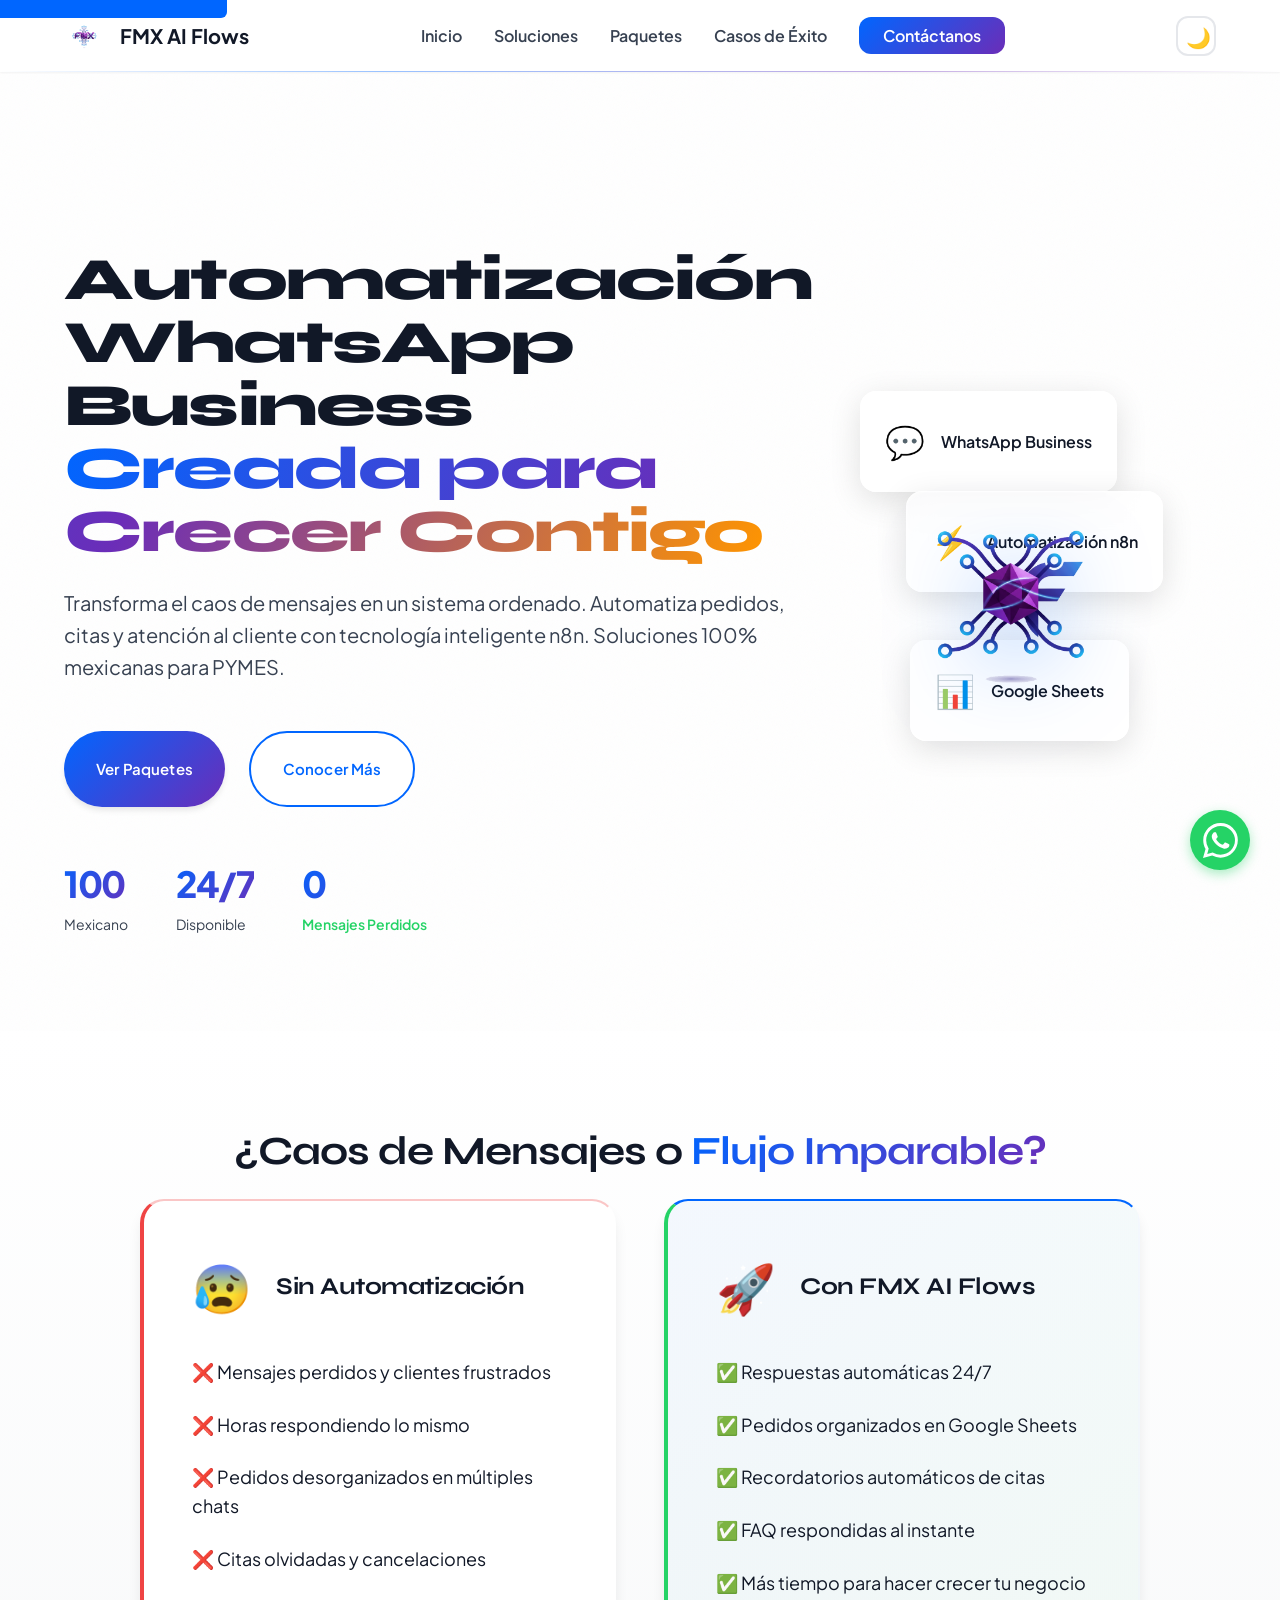
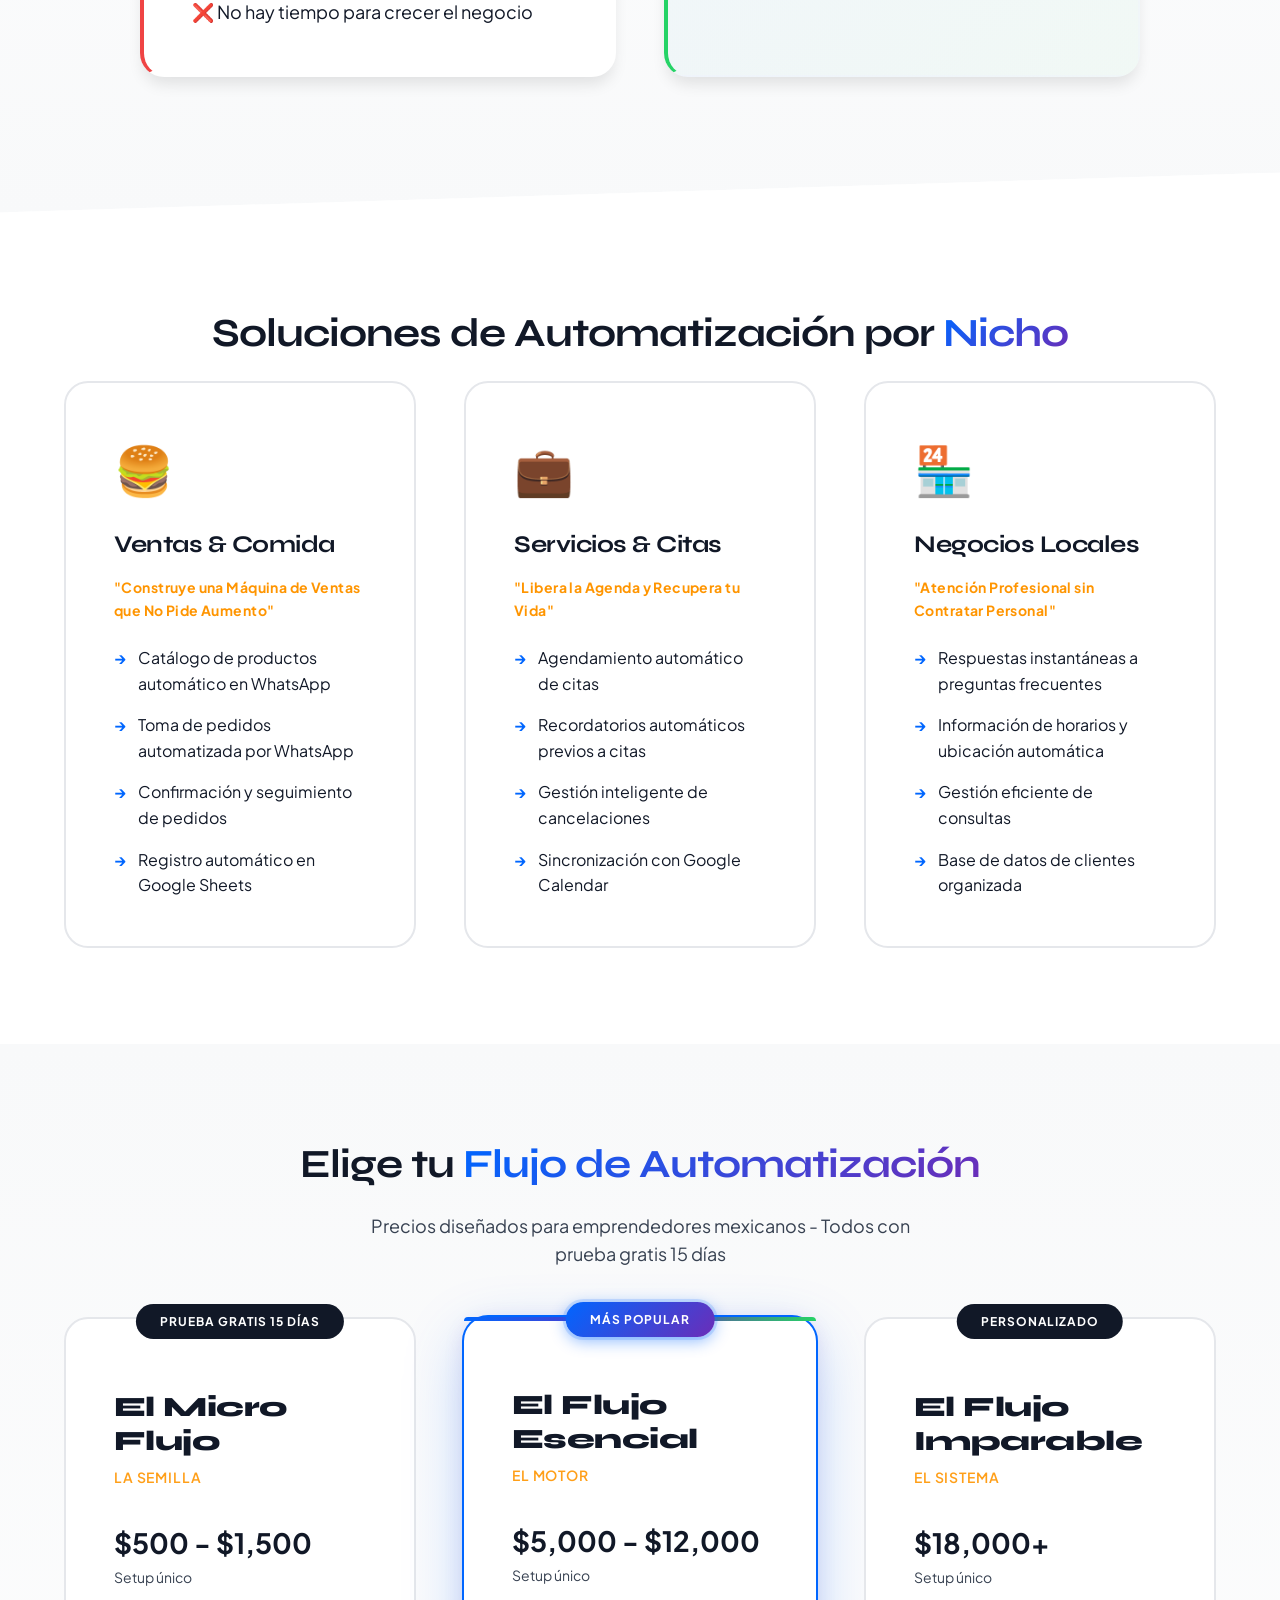
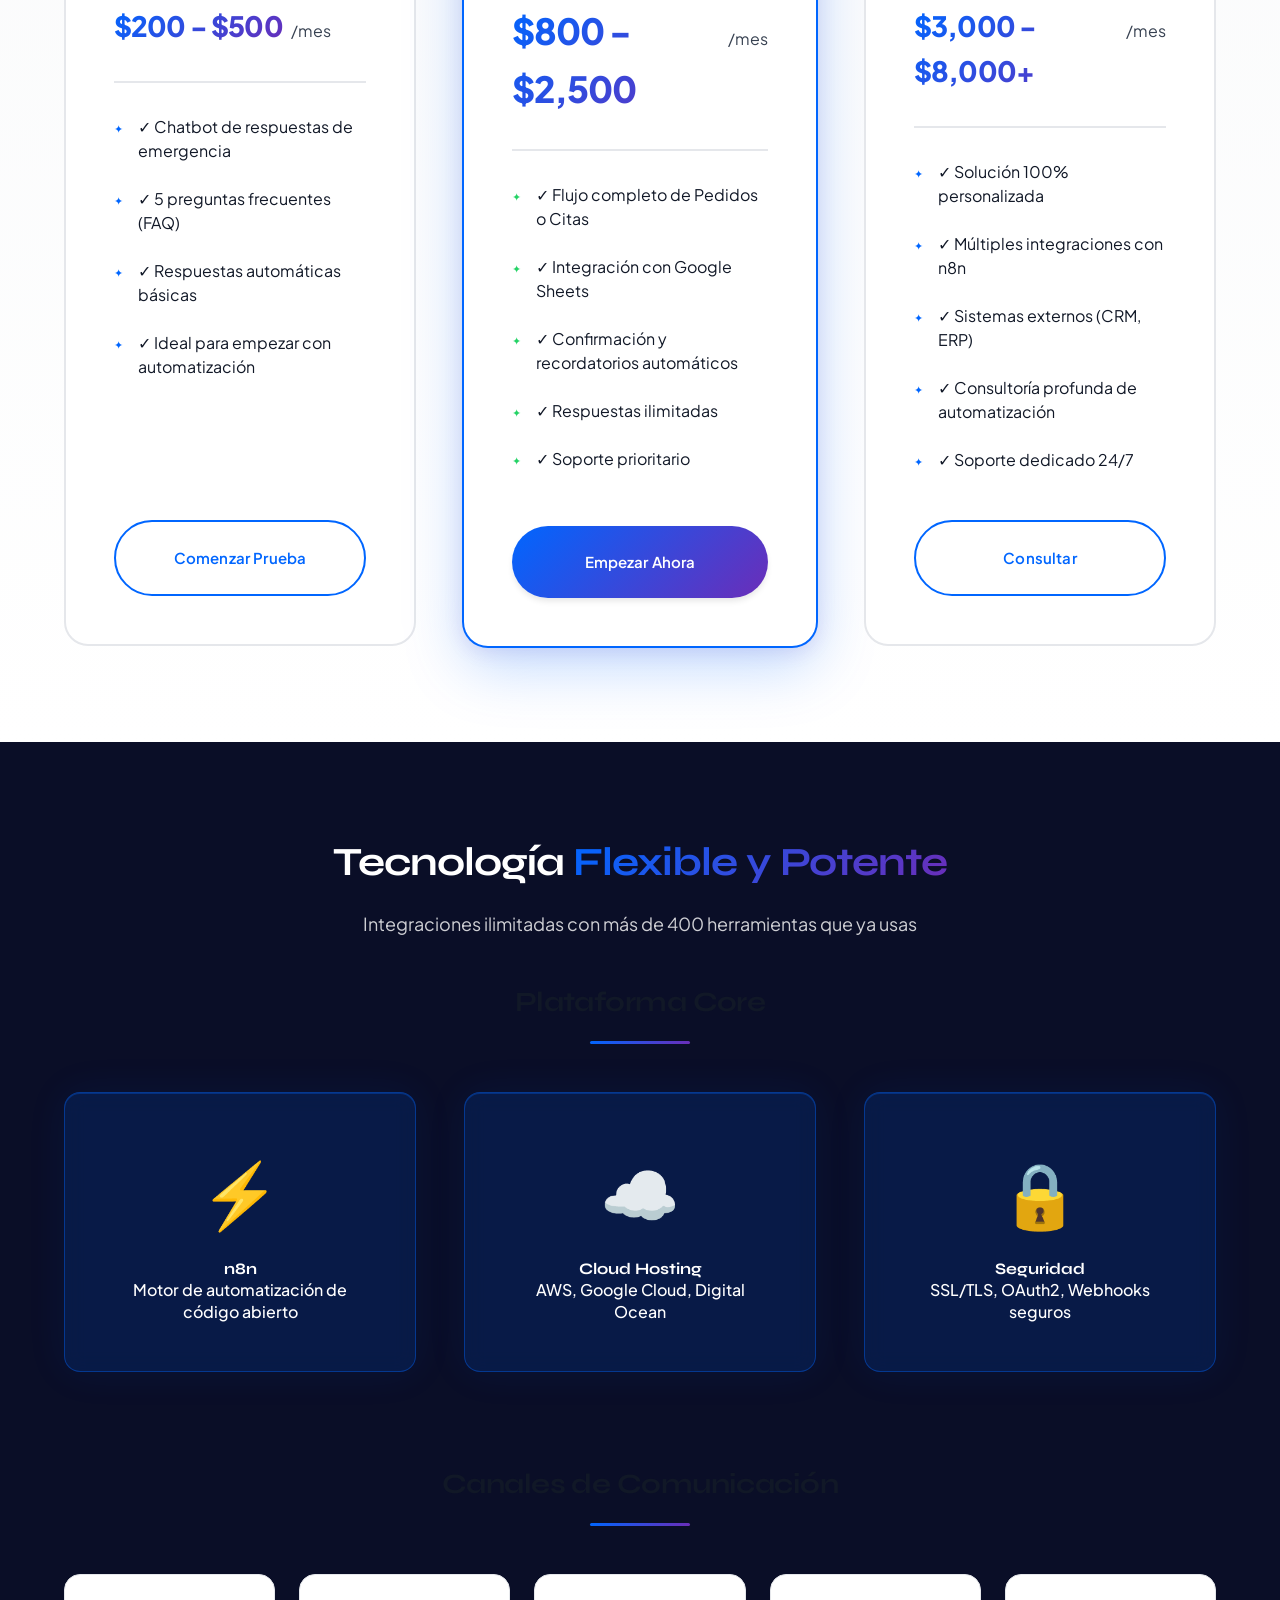
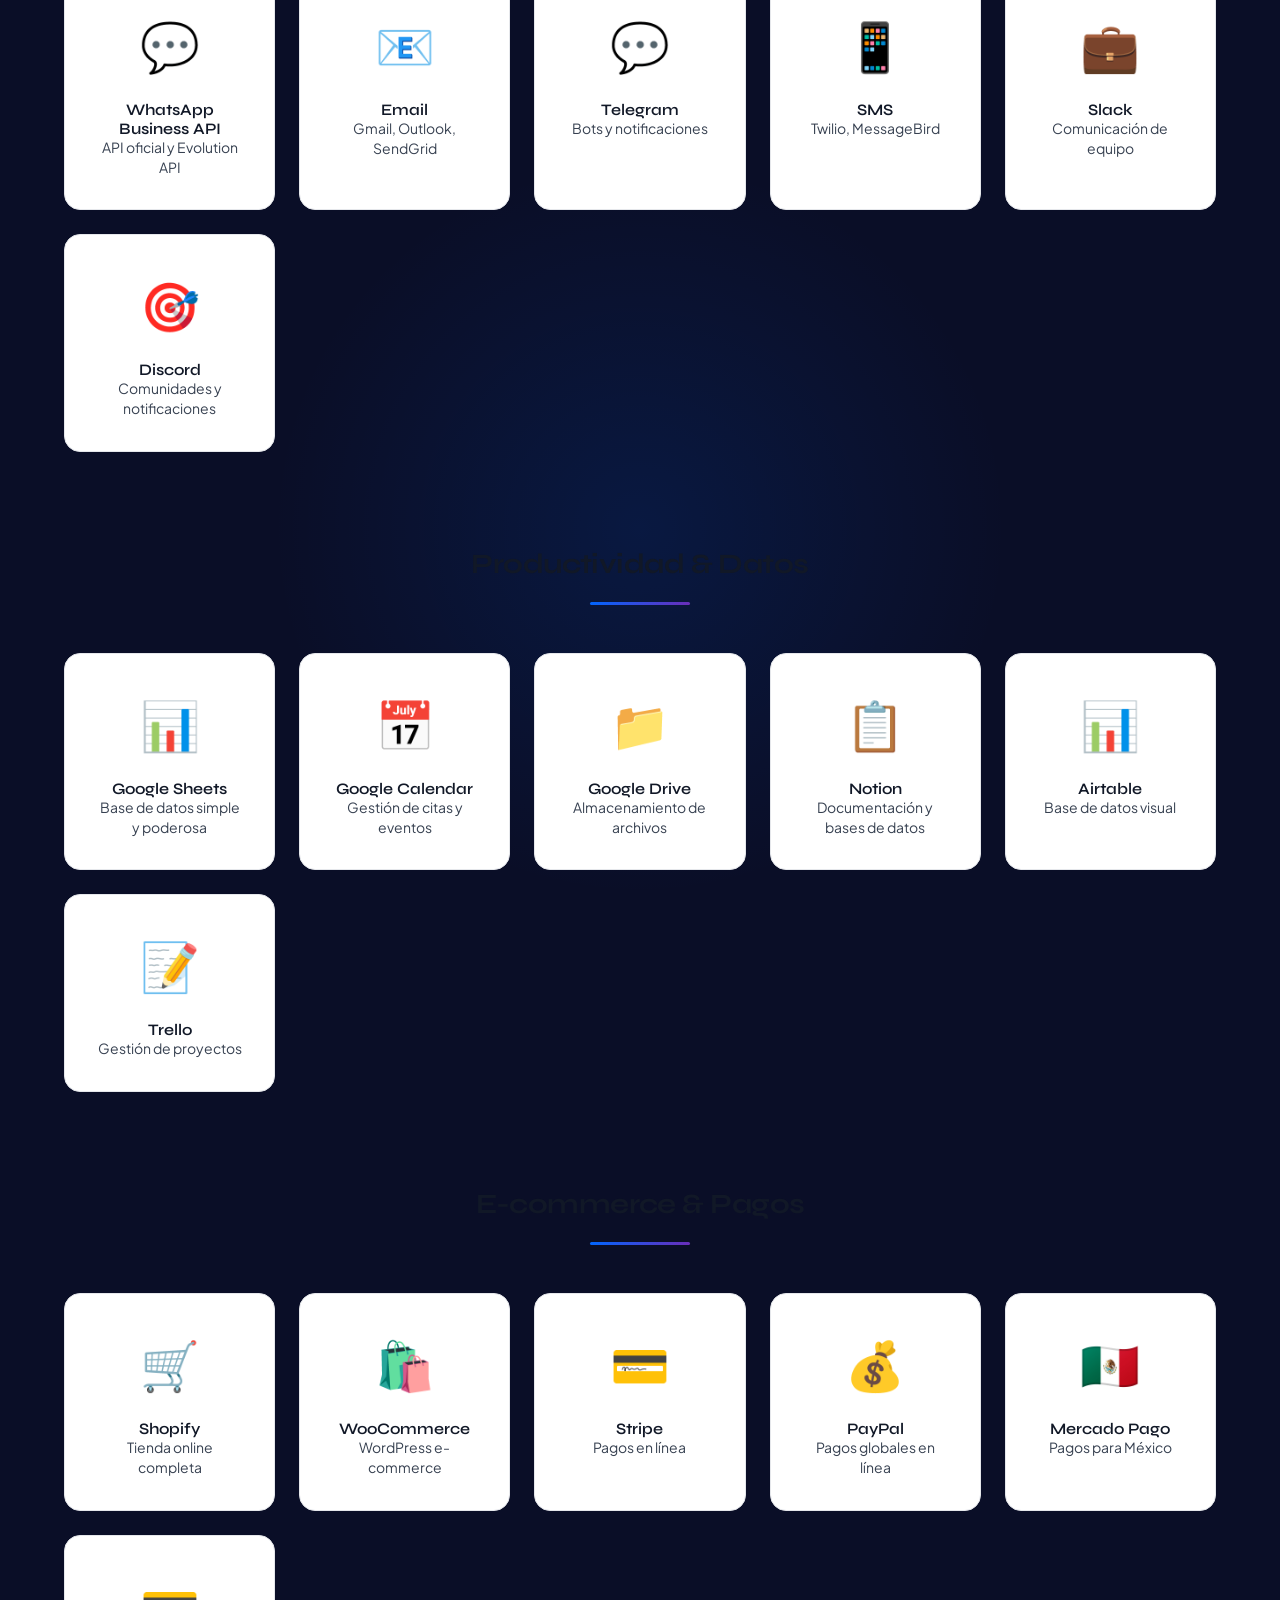
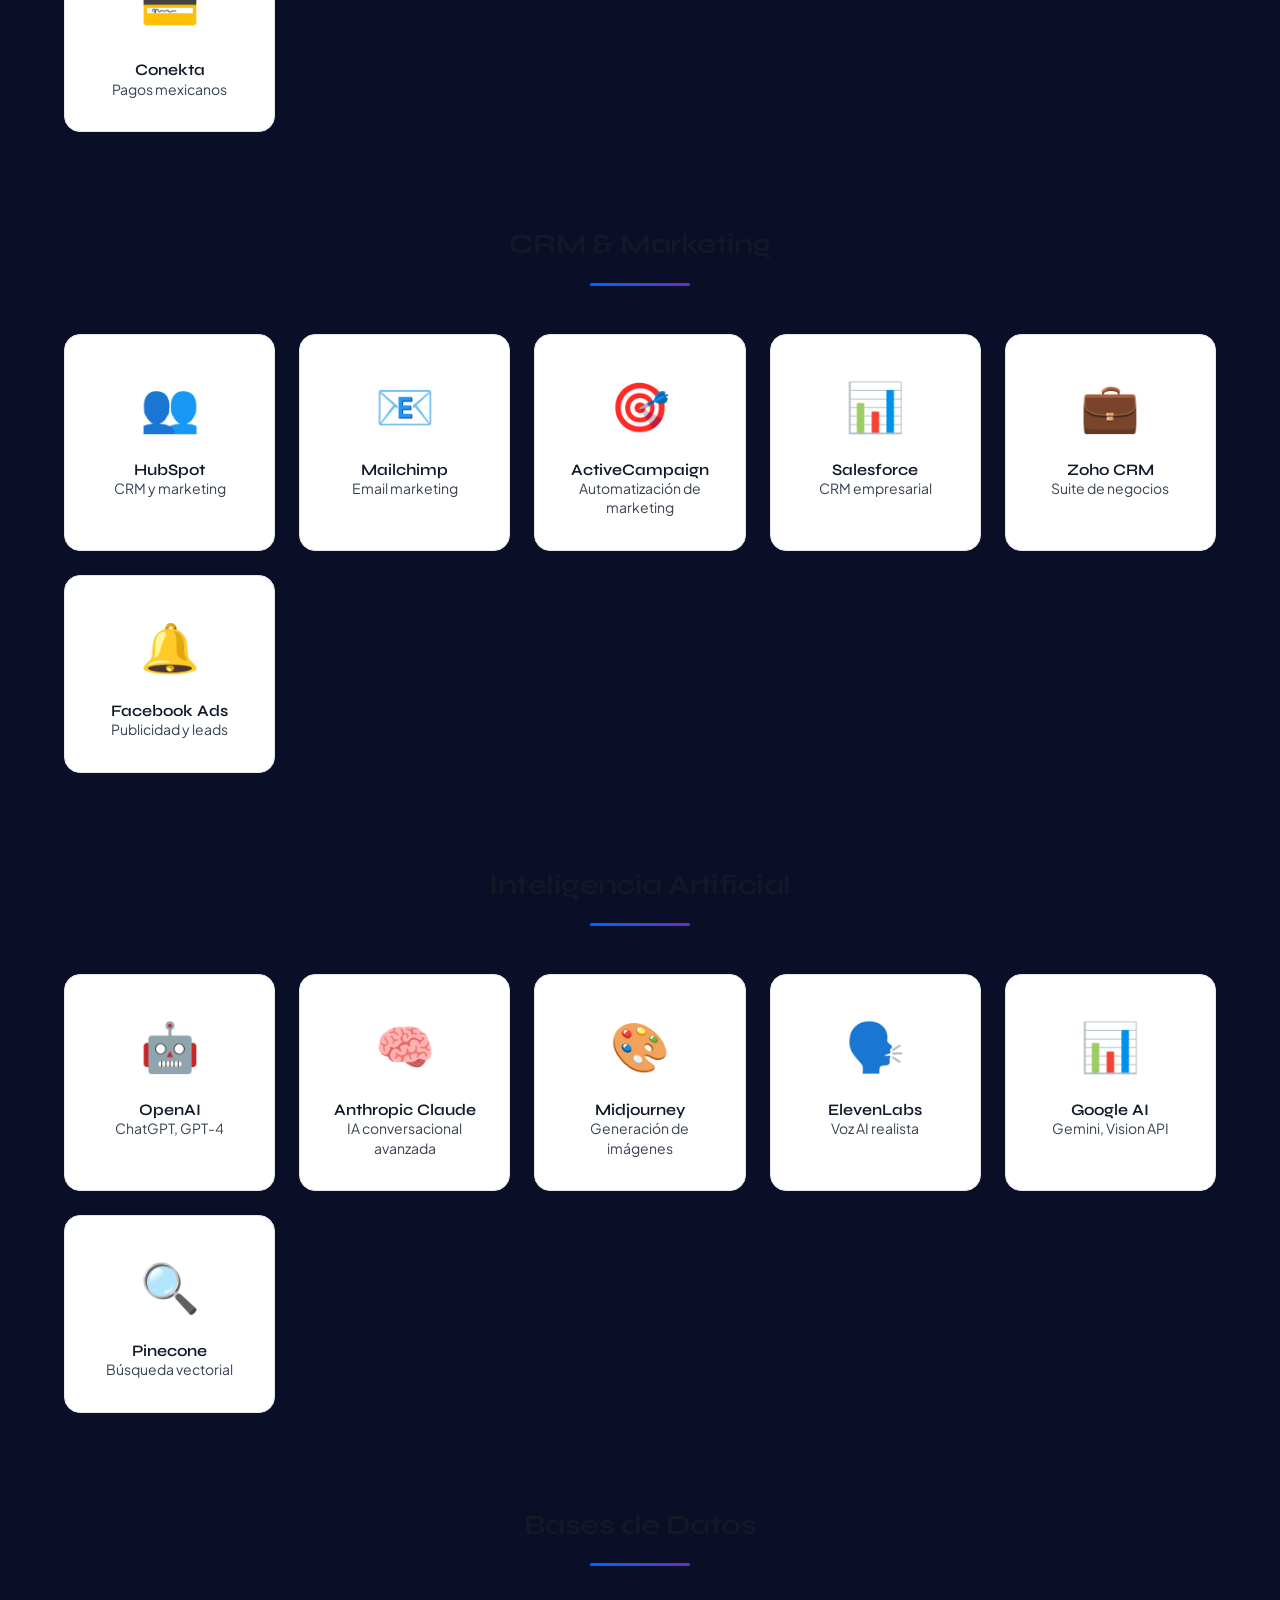
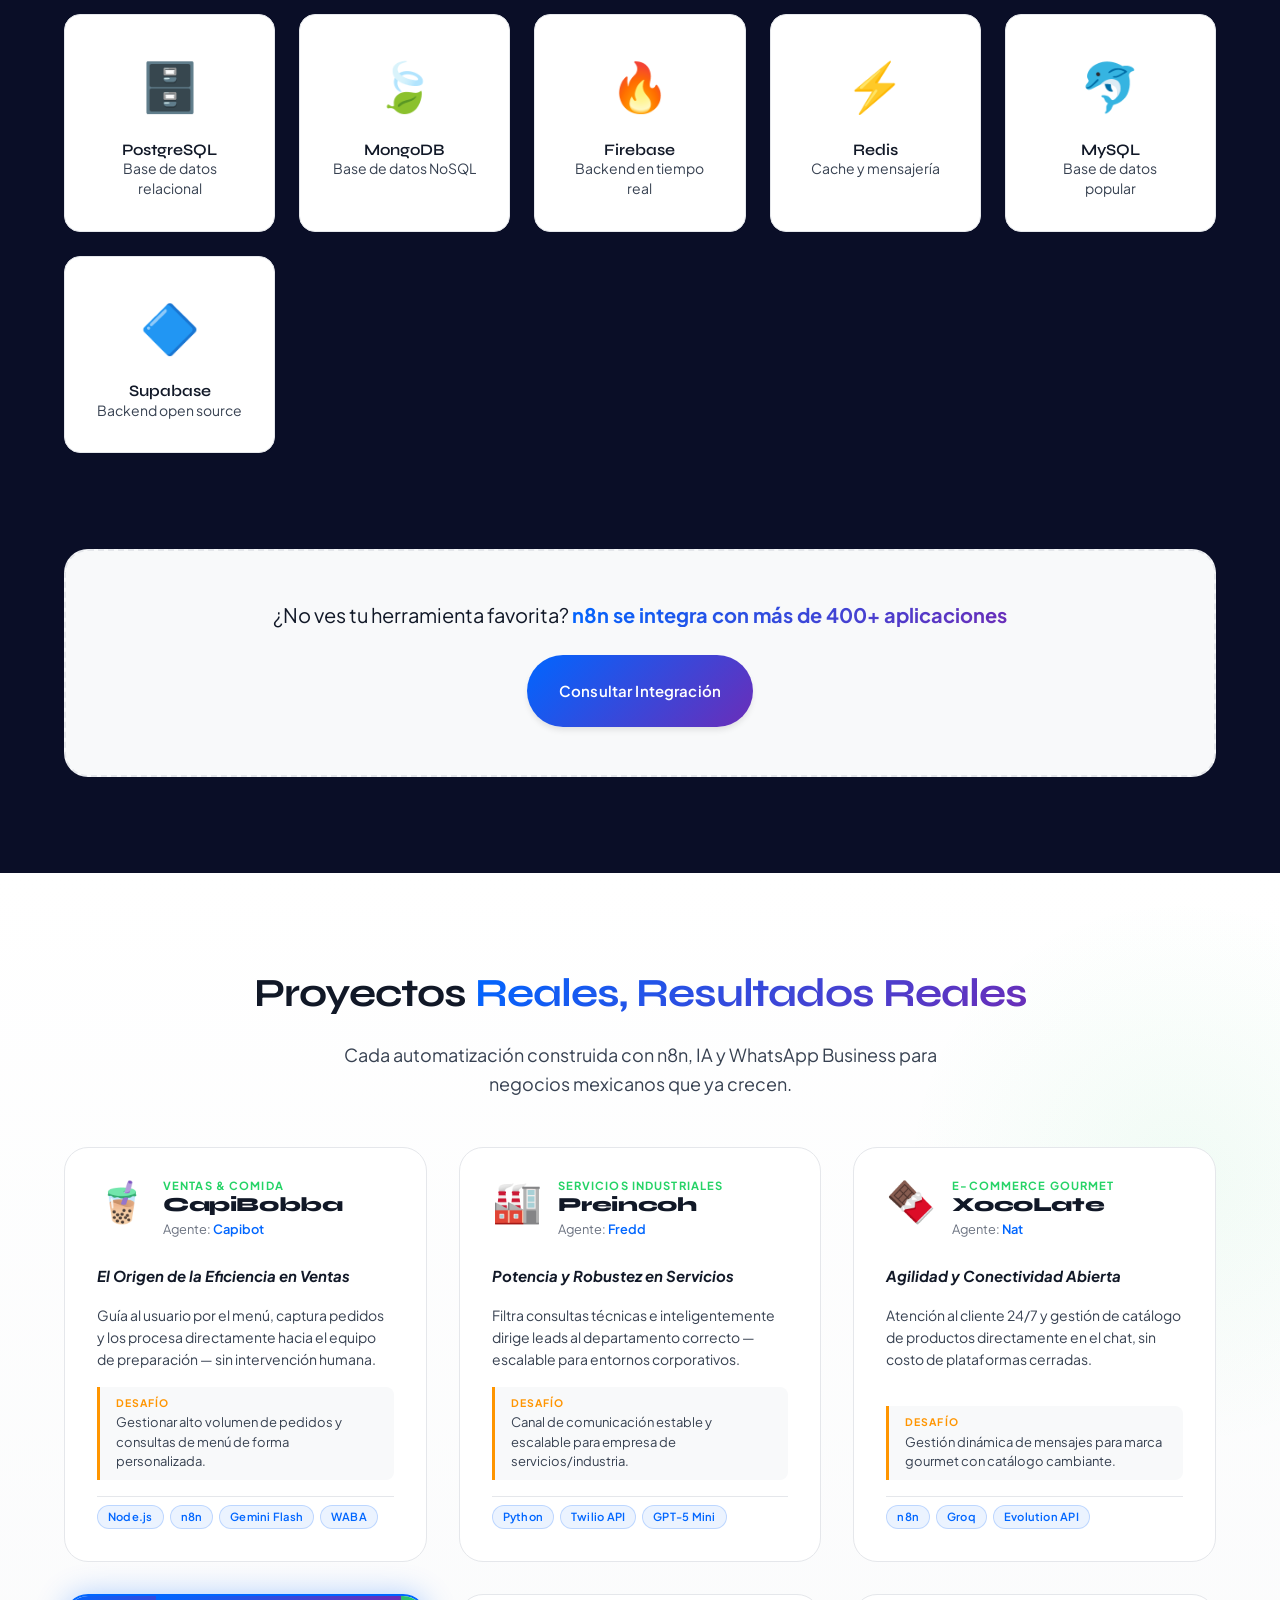
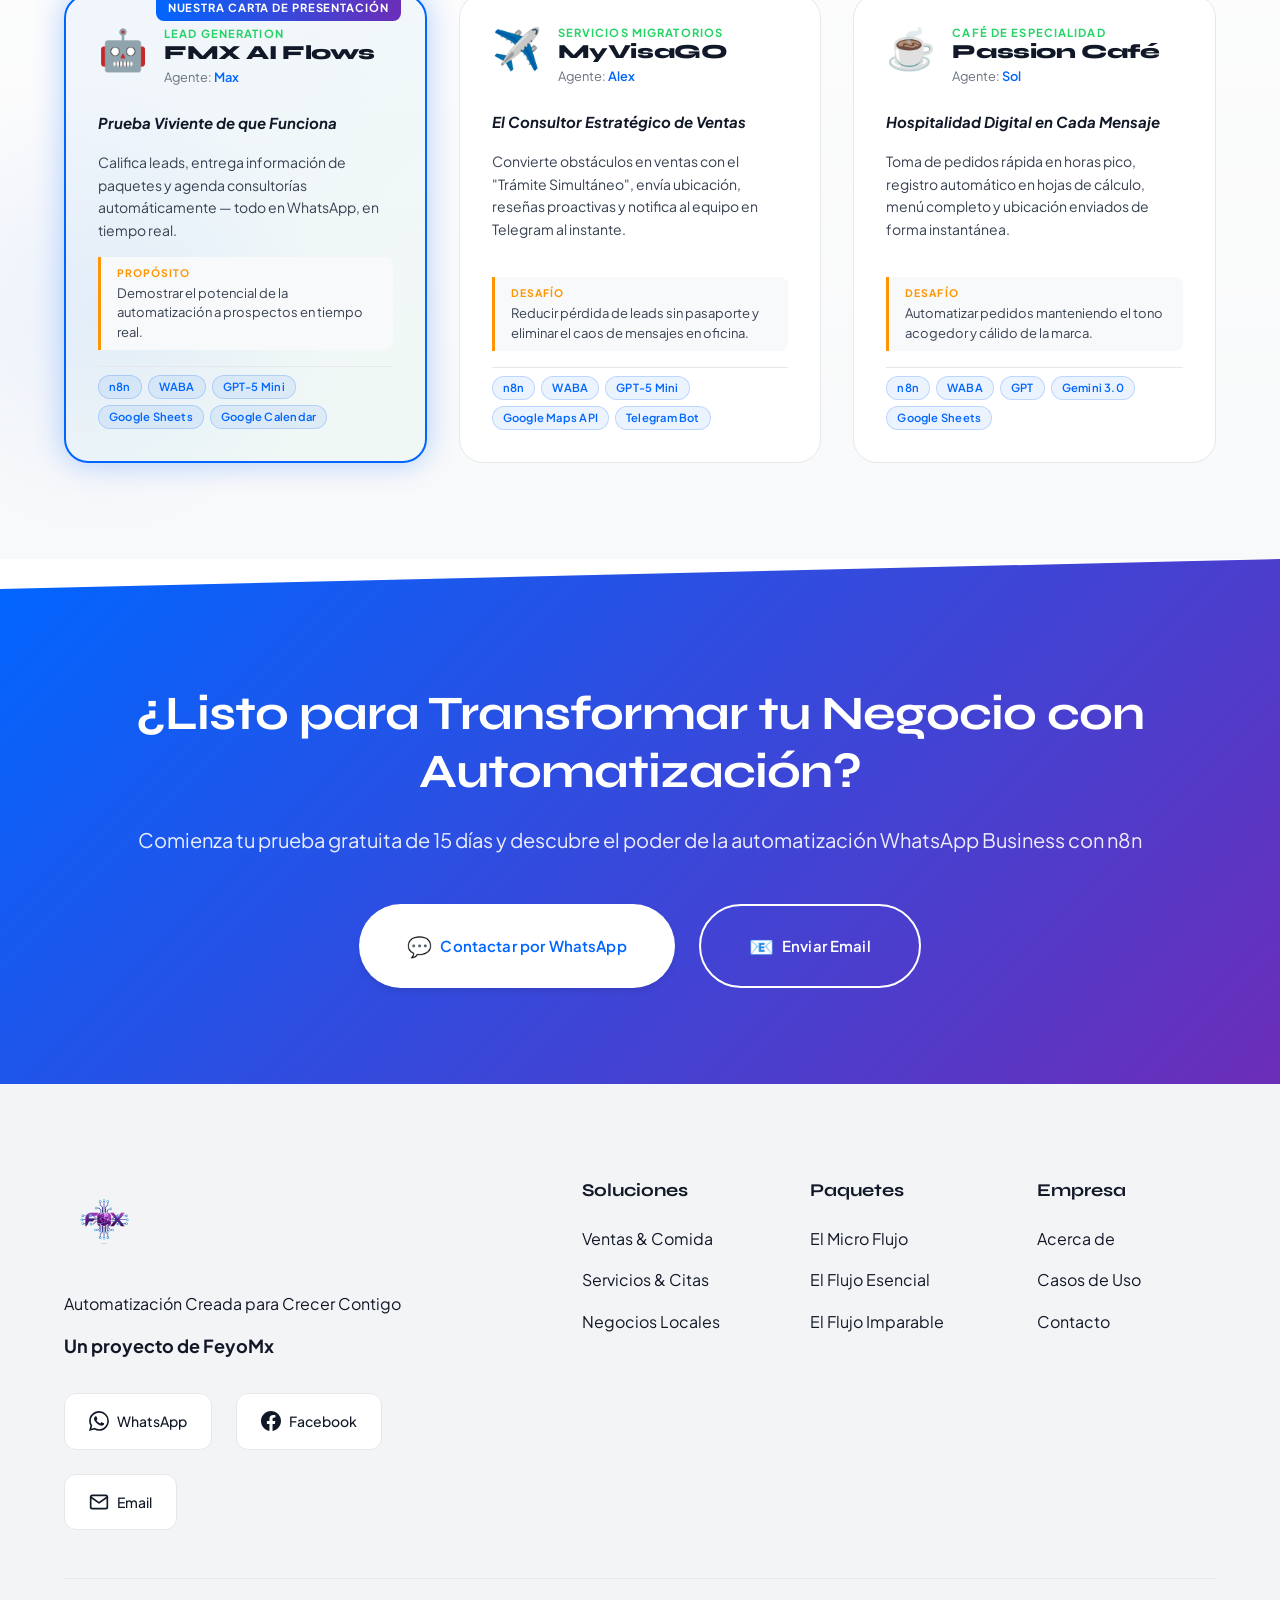
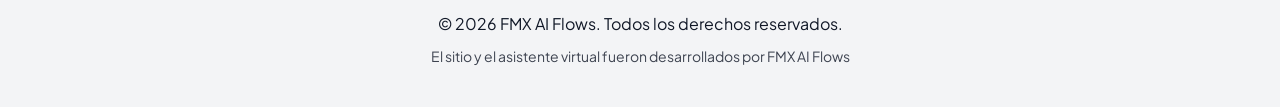
==== index.html @ ef4a2c62 "feat: premium design upgrade + sección Casos de Éxito Design Upgrade v2: - Tipografía: Syne (800) pa" ====
<!DOCTYPE html>
<html lang="es-MX">
<head>
    <!-- Essential Meta Tags -->
    <meta charset="UTF-8">
    <meta name="viewport" content="width=device-width, initial-scale=1.0">
    <meta http-equiv="X-UA-Compatible" content="IE=edge">

    <!-- Primary Meta Tags -->
    <title>FMX AI Flows - Automatización WhatsApp Business con n8n para Negocios en México</title>
    <meta name="title" content="FMX AI Flows - Automatización WhatsApp Business con n8n para Negocios en México">
    <meta name="description" content="Automatiza tu negocio con WhatsApp Business y n8n. Chatbots inteligentes, gestión de pedidos, citas y atención al cliente 24/7. Soluciones mexicanas desde $200/mes. Prueba gratis 15 días.">
    <meta name="keywords" content="automatización whatsapp, chatbot whatsapp méxico, n8n méxico, automatización negocios, whatsapp business api, chatbot para ventas, automatización pedidos, gestión citas automática, chatbot restaurantes, automatización pymes méxico">
    <meta name="author" content="FMX AI Flows">
    <meta name="robots" content="index, follow, max-image-preview:large, max-snippet:-1, max-video-preview:-1">
    <meta name="language" content="Spanish">
    <meta name="geo.region" content="MX">
    <meta name="geo.placename" content="México">

    <!-- Canonical URL -->
    <link rel="canonical" href="https://fmxaiflows.online/">

    <!-- Hreflang for Spanish Mexico -->
    <link rel="alternate" hreflang="es-MX" href="https://fmxaiflows.online/">
    <link rel="alternate" hreflang="es" href="https://fmxaiflows.online/">
    <link rel="alternate" hreflang="x-default" href="https://fmxaiflows.online/">

    <!-- Open Graph / Facebook -->
    <meta property="og:type" content="website">
    <meta property="og:url" content="https://fmxaiflows.online/">
    <meta property="og:title" content="FMX AI Flows - Automatización WhatsApp Business con n8n para Negocios en México">
    <meta property="og:description" content="Automatiza tu negocio con WhatsApp Business y n8n. Chatbots inteligentes, gestión de pedidos, citas y atención al cliente 24/7. Soluciones mexicanas desde $200/mes.">
    <meta property="og:image" content="https://fmxaiflows.online/fmxaiflowslogo.png">
    <meta property="og:image:width" content="1200">
    <meta property="og:image:height" content="630">
    <meta property="og:image:alt" content="FMX AI Flows - Automatización de WhatsApp Business">
    <meta property="og:site_name" content="FMX AI Flows">
    <meta property="og:locale" content="es_MX">

    <!-- Twitter Card -->
    <meta name="twitter:card" content="summary_large_image">
    <meta name="twitter:url" content="https://fmxaiflows.online/">
    <meta name="twitter:title" content="FMX AI Flows - Automatización WhatsApp Business con n8n México">
    <meta property="twitter:description" content="Automatiza tu negocio con WhatsApp Business y n8n. Chatbots inteligentes, gestión de pedidos, citas y atención 24/7. Desde $200/mes. Prueba gratis 15 días.">
    <meta property="twitter:image" content="https://fmxaiflows.online/fmxaiflowslogo.png">
    <meta property="twitter:image:alt" content="FMX AI Flows Logo">

    <!-- Additional SEO Meta Tags -->
    <meta name="theme-color" content="#FFFFFF" media="(prefers-color-scheme: light)">
    <meta name="theme-color" content="#0A0E27" media="(prefers-color-scheme: dark)">
    <meta name="mobile-web-app-capable" content="yes">
    <meta name="apple-mobile-web-app-capable" content="yes">
    <meta name="apple-mobile-web-app-status-bar-style" content="black-translucent">
    <meta name="apple-mobile-web-app-title" content="FMX AI Flows">

    <!-- Preconnect for Performance -->
    <link rel="preconnect" href="https://www.google-analytics.com">
    <link rel="dns-prefetch" href="https://www.google-analytics.com">
    <link rel="preconnect" href="https://fonts.googleapis.com">
    <link rel="preconnect" href="https://fonts.gstatic.com" crossorigin>
    <link href="https://fonts.googleapis.com/css2?family=Syne:wght@700;800&family=Plus+Jakarta+Sans:wght@400;500;600&display=swap" rel="stylesheet">

    <!-- Favicon -->
    <link rel="icon" type="image/png" href="fmxaiflowslogo.png">
    <link rel="apple-touch-icon" href="fmxaiflowslogo.png">
    <link rel="sitemap" type="application/xml" title="Sitemap" href="/sitemap.xml">

    <!-- Preload Critical Resources -->
    <link rel="preload" href="styles.css" as="style">
    <link rel="preload" href="script.js" as="script">

    <!-- Stylesheet -->
    <link rel="stylesheet" href="styles.css">

    <!-- Google Analytics 4 -->
    <script async src="https://www.googletagmanager.com/gtag/js?id=G-PS4S0P5L5M"></script>
    <script>
        window.dataLayer = window.dataLayer || [];
        function gtag(){dataLayer.push(arguments);}
        gtag('js', new Date());
        gtag('config', 'G-PS4S0P5L5M', {
            'send_page_view': true,
            'anonymize_ip': true
        });
    </script>

    <!-- Meta Pixel Code -->
    <script>
    !function(f,b,e,v,n,t,s)
    {if(f.fbq)return;n=f.fbq=function(){n.callMethod?
    n.callMethod.apply(n,arguments):n.queue.push(arguments)};
    if(!f._fbq)f._fbq=n;n.push=n;n.loaded=!0;n.version='2.0';
    n.queue=[];t=b.createElement(e);t.async=!0;
    t.src=v;s=b.getElementsByTagName(e)[0];
    s.parentNode.insertBefore(t,s)}(window, document,'script',
    'https://connect.facebook.net/en_US/fbevents.js');
    fbq('init', '1456370152562321');
    fbq('track', 'PageView');
    </script>
    <noscript><img height="1" width="1" style="display:none"
    src="https://www.facebook.com/tr?id=1456370152562321&ev=PageView&noscript=1"
    /></noscript>
    <!-- End Meta Pixel Code -->

    <!-- Structured Data - Local Business Schema -->
    <script type="application/ld+json">
    {
      "@context": "https://schema.org",
      "@type": "LocalBusiness",
      "@id": "https://fmxaiflows.online/#organization",
      "name": "FMX AI Flows",
      "alternateName": "FMX AI Flows - Automatización WhatsApp Business",
      "url": "https://fmxaiflows.online/",
      "logo": "https://fmxaiflows.online/fmxaiflowslogo.png",
      "image": "https://fmxaiflows.online/fmxaiflowslogo.png",
      "description": "Automatización de WhatsApp Business con n8n para pequeños y medianos negocios en México. Chatbots inteligentes, gestión de pedidos, citas y atención al cliente 24/7.",
      "telephone": "+52-1-771-125-8884",
      "email": "fmxaiflows@gmail.com",
      "address": {
        "@type": "PostalAddress",
        "addressCountry": "MX",
        "addressLocality": "México"
      },
      "geo": {
        "@type": "GeoCoordinates",
        "addressCountry": "MX"
      },
      "areaServed": {
        "@type": "Country",
        "name": "México"
      },
      "priceRange": "$200 - $8000 MXN",
      "currenciesAccepted": "MXN",
      "paymentAccepted": "Cash, Credit Card, Bank Transfer",
      "openingHours": "Mo-Su 00:00-24:00",
      "sameAs": [
        "https://www.facebook.com/people/FMX-AI-Flows/61582587070234/",
        "https://wa.me/5217711258884"
      ],
      "contactPoint": {
        "@type": "ContactPoint",
        "telephone": "+52-1-771-125-8884",
        "contactType": "Customer Service",
        "areaServed": "MX",
        "availableLanguage": ["Spanish"],
        "contactOption": "TollFree"
      }
    }
    </script>

    <!-- Structured Data - Organization Schema -->
    <script type="application/ld+json">
    {
      "@context": "https://schema.org",
      "@type": "Organization",
      "name": "FMX AI Flows",
      "url": "https://fmxaiflows.online/",
      "logo": "https://fmxaiflows.online/fmxaiflowslogo.png",
      "foundingDate": "2025",
      "founders": [{
        "@type": "Person",
        "name": "FeyoMx"
      }],
      "address": {
        "@type": "PostalAddress",
        "addressCountry": "MX"
      },
      "contactPoint": {
        "@type": "ContactPoint",
        "telephone": "+52-1-771-125-8884",
        "contactType": "Sales",
        "email": "fmxaiflows@gmail.com",
        "areaServed": "MX",
        "availableLanguage": "Spanish"
      },
      "sameAs": [
        "https://www.facebook.com/people/FMX-AI-Flows/61582587070234/",
        "https://wa.me/5217711258884"
      ]
    }
    </script>

    <!-- Structured Data - Service Schema -->
    <script type="application/ld+json">
    {
      "@context": "https://schema.org",
      "@type": "Service",
      "serviceType": "Automatización de WhatsApp Business",
      "provider": {
        "@type": "LocalBusiness",
        "name": "FMX AI Flows",
        "url": "https://fmxaiflows.online/"
      },
      "areaServed": {
        "@type": "Country",
        "name": "México"
      },
      "hasOfferCatalog": {
        "@type": "OfferCatalog",
        "name": "Paquetes de Automatización",
        "itemListElement": [
          {
            "@type": "Offer",
            "itemOffered": {
              "@type": "Service",
              "name": "El Micro Flujo",
              "description": "Chatbot de respuestas de emergencia con 5 preguntas frecuentes"
            },
            "price": "200",
            "priceCurrency": "MXN",
            "priceValidUntil": "2025-12-31"
          },
          {
            "@type": "Offer",
            "itemOffered": {
              "@type": "Service",
              "name": "El Flujo Esencial",
              "description": "Flujo completo de Pedidos o Citas con integración Google Sheets"
            },
            "price": "800",
            "priceCurrency": "MXN",
            "priceValidUntil": "2025-12-31"
          },
          {
            "@type": "Offer",
            "itemOffered": {
              "@type": "Service",
              "name": "El Flujo Imparable",
              "description": "Solución 100% personalizada con múltiples integraciones"
            },
            "price": "3000",
            "priceCurrency": "MXN",
            "priceValidUntil": "2025-12-31"
          }
        ]
      }
    }
    </script>

    <!-- Structured Data - BreadcrumbList Schema -->
    <script type="application/ld+json">
    {
      "@context": "https://schema.org",
      "@type": "BreadcrumbList",
      "itemListElement": [
        {
          "@type": "ListItem",
          "position": 1,
          "name": "Inicio",
          "item": "https://fmxaiflows.online/"
        },
        {
          "@type": "ListItem",
          "position": 2,
          "name": "Soluciones",
          "item": "https://fmxaiflows.online/#soluciones"
        },
        {
          "@type": "ListItem",
          "position": 3,
          "name": "Paquetes",
          "item": "https://fmxaiflows.online/#paquetes"
        },
        {
          "@type": "ListItem",
          "position": 4,
          "name": "Contacto",
          "item": "https://fmxaiflows.online/#contacto"
        }
      ]
    }
    </script>

    <!-- Structured Data - FAQPage Schema -->
    <script type="application/ld+json">
    {
      "@context": "https://schema.org",
      "@type": "FAQPage",
      "mainEntity": [
        {
          "@type": "Question",
          "name": "¿Qué es FMX AI Flows?",
          "acceptedAnswer": {
            "@type": "Answer",
            "text": "FMX AI Flows es una empresa mexicana especializada en automatización de WhatsApp Business usando n8n. Ofrecemos chatbots inteligentes, gestión automática de pedidos, citas y atención al cliente 24/7 para pequeños y medianos negocios en México."
          }
        },
        {
          "@type": "Question",
          "name": "¿Cuánto cuesta la automatización de WhatsApp?",
          "acceptedAnswer": {
            "@type": "Answer",
            "text": "Ofrecemos tres paquetes: El Micro Flujo desde $200/mes, El Flujo Esencial desde $800/mes, y El Flujo Imparable personalizado desde $3,000/mes. Todos incluyen prueba gratuita de 15 días."
          }
        },
        {
          "@type": "Question",
          "name": "¿Qué es n8n y por qué lo usan?",
          "acceptedAnswer": {
            "@type": "Answer",
            "text": "n8n es una plataforma de automatización de código abierto que permite integrar más de 400 aplicaciones. Lo usamos porque es flexible, seguro y permite crear flujos de trabajo personalizados sin límites."
          }
        },
        {
          "@type": "Question",
          "name": "¿Ofrecen soporte técnico?",
          "acceptedAnswer": {
            "@type": "Answer",
            "text": "Sí, todos nuestros paquetes incluyen soporte técnico. El Flujo Esencial tiene soporte prioritario y El Flujo Imparable incluye soporte dedicado 24/7."
          }
        }
      ]
    }
    </script>
</head>
<body>
    <a href="#inicio" class="skip-nav">Ir al contenido principal</a>

    <!-- Navigation -->
    <nav class="navbar" role="navigation" aria-label="Navegación principal">
        <div class="container">
            <div class="nav-wrapper">
                <div class="logo">
                    <img src="fmxaiflowslogo2.png" alt="FMX AI Flows - Logotipo de automatización WhatsApp Business" width="50" height="50" loading="eager">
                    <span>FMX AI Flows</span>
                </div>
                <ul class="nav-menu">
                    <li><a href="#inicio">Inicio</a></li>
                    <li><a href="#soluciones">Soluciones</a></li>
                    <li><a href="#paquetes">Paquetes</a></li>
                    <li><a href="#casos">Casos de Éxito</a></li>
                    <li><a href="#contacto" class="btn-cta">Contáctanos</a></li>
                </ul>
                <div class="nav-controls">
                    <button class="theme-toggle" aria-label="Cambiar tema" title="Cambiar entre modo claro y oscuro">
                        <span class="theme-icon">🌙</span>
                    </button>
                    <button class="menu-toggle" aria-label="Abrir menú de navegación" aria-expanded="false">
                        <span></span>
                        <span></span>
                        <span></span>
                    </button>
                </div>
            </div>
        </div>
    </nav>

    <main id="main-content">

    <!-- Hero Section -->
    <section id="inicio" class="hero">
        <div class="container">
            <div class="hero-content">
                <div class="hero-text">
                    <h1 class="hero-title">
                        Automatización WhatsApp Business <span class="gradient-text">Creada para Crecer Contigo</span>
                    </h1>
                    <p class="hero-subtitle">
                        Transforma el caos de mensajes en un sistema ordenado. Automatiza pedidos, citas y atención al cliente con tecnología inteligente n8n. Soluciones 100% mexicanas para PYMES.
                    </p>
                    <div class="hero-cta">
                        <a href="#paquetes" class="btn btn-primary">Ver Paquetes</a>
                        <a href="#soluciones" class="btn btn-secondary">Conocer Más</a>
                    </div>
                    <div class="hero-stats">
                        <div class="stat">
                            <span class="stat-number">100%</span>
                            <span class="stat-label">Mexicano</span>
                        </div>
                        <div class="stat">
                            <span class="stat-number">24/7</span>
                            <span class="stat-label">Disponible</span>
                        </div>
                        <div class="stat">
                            <span class="stat-number">0%</span>
                            <span class="stat-label">Mensajes Perdidos</span>
                        </div>
                    </div>
                </div>
                <div class="hero-image">
                    <div class="floating-card card-1">
                        <div class="card-icon" aria-hidden="true">💬</div>
                        <div class="card-text">WhatsApp Business</div>
                    </div>
                    <div class="floating-card card-2">
                        <div class="card-icon" aria-hidden="true">⚡</div>
                        <div class="card-text">Automatización n8n</div>
                    </div>
                    <div class="floating-card card-3">
                        <div class="card-icon" aria-hidden="true">📊</div>
                        <div class="card-text">Google Sheets</div>
                    </div>
                    <img src="fmxaiflowslogo.png" alt="FMX AI Flows - Plataforma de automatización WhatsApp con n8n" class="hero-logo" width="300" height="300" loading="eager" fetchpriority="high">
                </div>
            </div>
        </div>
        <div class="hero-background" aria-hidden="true">
            <div class="gradient-orb orb-1"></div>
            <div class="gradient-orb orb-2"></div>
        </div>
    </section>

    <!-- Comparison Section -->
    <section class="comparison">
        <div class="container">
            <h2 class="section-title">¿Caos de Mensajes o <span class="gradient-text">Flujo Imparable?</span></h2>
            <div class="comparison-grid">
                <article class="comparison-card chaos">
                    <div class="comparison-header">
                        <span class="comparison-icon" aria-hidden="true">😰</span>
                        <h3>Sin Automatización</h3>
                    </div>
                    <ul class="comparison-list">
                        <li>❌ Mensajes perdidos y clientes frustrados</li>
                        <li>❌ Horas respondiendo lo mismo</li>
                        <li>❌ Pedidos desorganizados en múltiples chats</li>
                        <li>❌ Citas olvidadas y cancelaciones</li>
                        <li>❌ No hay tiempo para crecer el negocio</li>
                    </ul>
                </article>
                <article class="comparison-card flow">
                    <div class="comparison-header">
                        <span class="comparison-icon" aria-hidden="true">🚀</span>
                        <h3>Con FMX AI Flows</h3>
                    </div>
                    <ul class="comparison-list">
                        <li>✅ Respuestas automáticas 24/7</li>
                        <li>✅ Pedidos organizados en Google Sheets</li>
                        <li>✅ Recordatorios automáticos de citas</li>
                        <li>✅ FAQ respondidas al instante</li>
                        <li>✅ Más tiempo para hacer crecer tu negocio</li>
                    </ul>
                </article>
            </div>
        </div>
    </section>

    <!-- Solutions Section -->
    <section id="soluciones" class="solutions">
        <div class="container">
            <h2 class="section-title">Soluciones de Automatización por <span class="gradient-text">Nicho</span></h2>
            <div class="solutions-grid">
                <article class="solution-card">
                    <div class="solution-icon" aria-hidden="true">🍔</div>
                    <h3>Ventas & Comida</h3>
                    <p class="solution-tagline">"Construye una Máquina de Ventas que No Pide Aumento"</p>
                    <ul class="solution-features">
                        <li>Catálogo de productos automático en WhatsApp</li>
                        <li>Toma de pedidos automatizada por WhatsApp</li>
                        <li>Confirmación y seguimiento de pedidos</li>
                        <li>Registro automático en Google Sheets</li>
                    </ul>
                </article>
                <article class="solution-card">
                    <div class="solution-icon" aria-hidden="true">💼</div>
                    <h3>Servicios & Citas</h3>
                    <p class="solution-tagline">"Libera la Agenda y Recupera tu Vida"</p>
                    <ul class="solution-features">
                        <li>Agendamiento automático de citas</li>
                        <li>Recordatorios automáticos previos a citas</li>
                        <li>Gestión inteligente de cancelaciones</li>
                        <li>Sincronización con Google Calendar</li>
                    </ul>
                </article>
                <article class="solution-card">
                    <div class="solution-icon" aria-hidden="true">🏪</div>
                    <h3>Negocios Locales</h3>
                    <p class="solution-tagline">"Atención Profesional sin Contratar Personal"</p>
                    <ul class="solution-features">
                        <li>Respuestas instantáneas a preguntas frecuentes</li>
                        <li>Información de horarios y ubicación automática</li>
                        <li>Gestión eficiente de consultas</li>
                        <li>Base de datos de clientes organizada</li>
                    </ul>
                </article>
            </div>
        </div>
    </section>

    <!-- Pricing Section -->
    <section id="paquetes" class="pricing">
        <div class="container">
            <h2 class="section-title">Elige tu <span class="gradient-text">Flujo de Automatización</span></h2>
            <p class="section-subtitle">Precios diseñados para emprendedores mexicanos - Todos con prueba gratis 15 días</p>
            <div class="pricing-grid">
                <!-- Micro Flujo -->
                <article class="pricing-card" itemscope itemtype="https://schema.org/Offer">
                    <div class="pricing-badge">Prueba Gratis 15 Días</div>
                    <h3 class="pricing-title" itemprop="name">El Micro Flujo</h3>
                    <p class="pricing-subtitle">La Semilla</p>
                    <div class="pricing-price">
                        <span class="price-setup">$500 - $1,500</span>
                        <span class="price-label">Setup único</span>
                    </div>
                    <div class="pricing-monthly">
                        <span class="price-amount" itemprop="price">$200 - $500</span>
                        <span class="price-period">/mes</span>
                        <meta itemprop="priceCurrency" content="MXN">
                    </div>
                    <ul class="pricing-features">
                        <li>✓ Chatbot de respuestas de emergencia</li>
                        <li>✓ 5 preguntas frecuentes (FAQ)</li>
                        <li>✓ Respuestas automáticas básicas</li>
                        <li>✓ Ideal para empezar con automatización</li>
                    </ul>
                    <a href="#contacto" class="btn btn-outline" itemprop="url">Comenzar Prueba</a>
                </article>

                <!-- Flujo Esencial -->
                <article class="pricing-card featured" itemscope itemtype="https://schema.org/Offer">
                    <div class="pricing-badge popular">Más Popular</div>
                    <h3 class="pricing-title" itemprop="name">El Flujo Esencial</h3>
                    <p class="pricing-subtitle">El Motor</p>
                    <div class="pricing-price">
                        <span class="price-setup">$5,000 - $12,000</span>
                        <span class="price-label">Setup único</span>
                    </div>
                    <div class="pricing-monthly">
                        <span class="price-amount" itemprop="price">$800 - $2,500</span>
                        <span class="price-period">/mes</span>
                        <meta itemprop="priceCurrency" content="MXN">
                    </div>
                    <ul class="pricing-features">
                        <li>✓ Flujo completo de Pedidos o Citas</li>
                        <li>✓ Integración con Google Sheets</li>
                        <li>✓ Confirmación y recordatorios automáticos</li>
                        <li>✓ Respuestas ilimitadas</li>
                        <li>✓ Soporte prioritario</li>
                    </ul>
                    <a href="#contacto" class="btn btn-primary" itemprop="url">Empezar Ahora</a>
                </article>

                <!-- Flujo Imparable -->
                <article class="pricing-card" itemscope itemtype="https://schema.org/Offer">
                    <div class="pricing-badge">Personalizado</div>
                    <h3 class="pricing-title" itemprop="name">El Flujo Imparable</h3>
                    <p class="pricing-subtitle">El Sistema</p>
                    <div class="pricing-price">
                        <span class="price-setup">$18,000+</span>
                        <span class="price-label">Setup único</span>
                    </div>
                    <div class="pricing-monthly">
                        <span class="price-amount" itemprop="price">$3,000 - $8,000+</span>
                        <span class="price-period">/mes</span>
                        <meta itemprop="priceCurrency" content="MXN">
                    </div>
                    <ul class="pricing-features">
                        <li>✓ Solución 100% personalizada</li>
                        <li>✓ Múltiples integraciones con n8n</li>
                        <li>✓ Sistemas externos (CRM, ERP)</li>
                        <li>✓ Consultoría profunda de automatización</li>
                        <li>✓ Soporte dedicado 24/7</li>
                    </ul>
                    <a href="#contacto" class="btn btn-outline" itemprop="url">Consultar</a>
                </article>
            </div>
        </div>
    </section>

    <!-- Technology Stack Section -->
    <section class="tech-stack">
        <div class="container">
            <h2 class="section-title">Tecnología <span class="gradient-text">Flexible y Potente</span></h2>
            <p class="section-subtitle">Integraciones ilimitadas con más de 400 herramientas que ya usas</p>

            <!-- Core Technologies -->
            <div class="tech-category">
                <h3 class="tech-category-title">Plataforma Core</h3>
                <div class="tech-grid-core">
                    <article class="tech-card featured-tech">
                        <div class="tech-icon" aria-hidden="true">⚡</div>
                        <h4>n8n</h4>
                        <p>Motor de automatización de código abierto</p>
                    </article>
                    <article class="tech-card featured-tech">
                        <div class="tech-icon" aria-hidden="true">☁️</div>
                        <h4>Cloud Hosting</h4>
                        <p>AWS, Google Cloud, Digital Ocean</p>
                    </article>
                    <article class="tech-card featured-tech">
                        <div class="tech-icon" aria-hidden="true">🔒</div>
                        <h4>Seguridad</h4>
                        <p>SSL/TLS, OAuth2, Webhooks seguros</p>
                    </article>
                </div>
            </div>

            <!-- Communication Channels -->
            <div class="tech-category">
                <h3 class="tech-category-title">Canales de Comunicación</h3>
                <div class="tech-grid">
                    <article class="tech-card">
                        <div class="tech-icon" aria-hidden="true">💬</div>
                        <h4>WhatsApp Business API</h4>
                        <p>API oficial y Evolution API</p>
                    </article>
                    <article class="tech-card">
                        <div class="tech-icon" aria-hidden="true">📧</div>
                        <h4>Email</h4>
                        <p>Gmail, Outlook, SendGrid</p>
                    </article>
                    <article class="tech-card">
                        <div class="tech-icon" aria-hidden="true">💬</div>
                        <h4>Telegram</h4>
                        <p>Bots y notificaciones</p>
                    </article>
                    <article class="tech-card">
                        <div class="tech-icon" aria-hidden="true">📱</div>
                        <h4>SMS</h4>
                        <p>Twilio, MessageBird</p>
                    </article>
                    <article class="tech-card">
                        <div class="tech-icon" aria-hidden="true">💼</div>
                        <h4>Slack</h4>
                        <p>Comunicación de equipo</p>
                    </article>
                    <article class="tech-card">
                        <div class="tech-icon" aria-hidden="true">🎯</div>
                        <h4>Discord</h4>
                        <p>Comunidades y notificaciones</p>
                    </article>
                </div>
            </div>

            <!-- Productivity Tools -->
            <div class="tech-category">
                <h3 class="tech-category-title">Productividad & Datos</h3>
                <div class="tech-grid">
                    <article class="tech-card">
                        <div class="tech-icon" aria-hidden="true">📊</div>
                        <h4>Google Sheets</h4>
                        <p>Base de datos simple y poderosa</p>
                    </article>
                    <article class="tech-card">
                        <div class="tech-icon" aria-hidden="true">📅</div>
                        <h4>Google Calendar</h4>
                        <p>Gestión de citas y eventos</p>
                    </article>
                    <article class="tech-card">
                        <div class="tech-icon" aria-hidden="true">📁</div>
                        <h4>Google Drive</h4>
                        <p>Almacenamiento de archivos</p>
                    </article>
                    <article class="tech-card">
                        <div class="tech-icon" aria-hidden="true">📋</div>
                        <h4>Notion</h4>
                        <p>Documentación y bases de datos</p>
                    </article>
                    <article class="tech-card">
                        <div class="tech-icon" aria-hidden="true">📊</div>
                        <h4>Airtable</h4>
                        <p>Base de datos visual</p>
                    </article>
                    <article class="tech-card">
                        <div class="tech-icon" aria-hidden="true">📝</div>
                        <h4>Trello</h4>
                        <p>Gestión de proyectos</p>
                    </article>
                </div>
            </div>

            <!-- E-commerce & Payments -->
            <div class="tech-category">
                <h3 class="tech-category-title">E-commerce & Pagos</h3>
                <div class="tech-grid">
                    <article class="tech-card">
                        <div class="tech-icon" aria-hidden="true">🛒</div>
                        <h4>Shopify</h4>
                        <p>Tienda online completa</p>
                    </article>
                    <article class="tech-card">
                        <div class="tech-icon" aria-hidden="true">🛍️</div>
                        <h4>WooCommerce</h4>
                        <p>WordPress e-commerce</p>
                    </article>
                    <article class="tech-card">
                        <div class="tech-icon" aria-hidden="true">💳</div>
                        <h4>Stripe</h4>
                        <p>Pagos en línea</p>
                    </article>
                    <article class="tech-card">
                        <div class="tech-icon" aria-hidden="true">💰</div>
                        <h4>PayPal</h4>
                        <p>Pagos globales en línea</p>
                    </article>
                    <article class="tech-card">
                        <div class="tech-icon" aria-hidden="true">🇲🇽</div>
                        <h4>Mercado Pago</h4>
                        <p>Pagos para México</p>
                    </article>
                    <article class="tech-card">
                        <div class="tech-icon" aria-hidden="true">💳</div>
                        <h4>Conekta</h4>
                        <p>Pagos mexicanos</p>
                    </article>
                </div>
            </div>

            <!-- CRM & Marketing -->
            <div class="tech-category">
                <h3 class="tech-category-title">CRM & Marketing</h3>
                <div class="tech-grid">
                    <article class="tech-card">
                        <div class="tech-icon" aria-hidden="true">👥</div>
                        <h4>HubSpot</h4>
                        <p>CRM y marketing</p>
                    </article>
                    <article class="tech-card">
                        <div class="tech-icon" aria-hidden="true">📧</div>
                        <h4>Mailchimp</h4>
                        <p>Email marketing</p>
                    </article>
                    <article class="tech-card">
                        <div class="tech-icon" aria-hidden="true">🎯</div>
                        <h4>ActiveCampaign</h4>
                        <p>Automatización de marketing</p>
                    </article>
                    <article class="tech-card">
                        <div class="tech-icon" aria-hidden="true">📊</div>
                        <h4>Salesforce</h4>
                        <p>CRM empresarial</p>
                    </article>
                    <article class="tech-card">
                        <div class="tech-icon" aria-hidden="true">💼</div>
                        <h4>Zoho CRM</h4>
                        <p>Suite de negocios</p>
                    </article>
                    <article class="tech-card">
                        <div class="tech-icon" aria-hidden="true">🔔</div>
                        <h4>Facebook Ads</h4>
                        <p>Publicidad y leads</p>
                    </article>
                </div>
            </div>

            <!-- AI & Advanced -->
            <div class="tech-category">
                <h3 class="tech-category-title">Inteligencia Artificial</h3>
                <div class="tech-grid">
                    <article class="tech-card">
                        <div class="tech-icon" aria-hidden="true">🤖</div>
                        <h4>OpenAI</h4>
                        <p>ChatGPT, GPT-4</p>
                    </article>
                    <article class="tech-card">
                        <div class="tech-icon" aria-hidden="true">🧠</div>
                        <h4>Anthropic Claude</h4>
                        <p>IA conversacional avanzada</p>
                    </article>
                    <article class="tech-card">
                        <div class="tech-icon" aria-hidden="true">🎨</div>
                        <h4>Midjourney</h4>
                        <p>Generación de imágenes</p>
                    </article>
                    <article class="tech-card">
                        <div class="tech-icon" aria-hidden="true">🗣️</div>
                        <h4>ElevenLabs</h4>
                        <p>Voz AI realista</p>
                    </article>
                    <article class="tech-card">
                        <div class="tech-icon" aria-hidden="true">📊</div>
                        <h4>Google AI</h4>
                        <p>Gemini, Vision API</p>
                    </article>
                    <article class="tech-card">
                        <div class="tech-icon" aria-hidden="true">🔍</div>
                        <h4>Pinecone</h4>
                        <p>Búsqueda vectorial</p>
                    </article>
                </div>
            </div>

            <!-- Databases -->
            <div class="tech-category">
                <h3 class="tech-category-title">Bases de Datos</h3>
                <div class="tech-grid">
                    <article class="tech-card">
                        <div class="tech-icon" aria-hidden="true">🗄️</div>
                        <h4>PostgreSQL</h4>
                        <p>Base de datos relacional</p>
                    </article>
                    <article class="tech-card">
                        <div class="tech-icon" aria-hidden="true">🍃</div>
                        <h4>MongoDB</h4>
                        <p>Base de datos NoSQL</p>
                    </article>
                    <article class="tech-card">
                        <div class="tech-icon" aria-hidden="true">🔥</div>
                        <h4>Firebase</h4>
                        <p>Backend en tiempo real</p>
                    </article>
                    <article class="tech-card">
                        <div class="tech-icon" aria-hidden="true">⚡</div>
                        <h4>Redis</h4>
                        <p>Cache y mensajería</p>
                    </article>
                    <article class="tech-card">
                        <div class="tech-icon" aria-hidden="true">🐬</div>
                        <h4>MySQL</h4>
                        <p>Base de datos popular</p>
                    </article>
                    <article class="tech-card">
                        <div class="tech-icon" aria-hidden="true">🔷</div>
                        <h4>Supabase</h4>
                        <p>Backend open source</p>
                    </article>
                </div>
            </div>

            <div class="tech-cta">
                <p class="tech-cta-text">¿No ves tu herramienta favorita? <strong>n8n se integra con más de 400+ aplicaciones</strong></p>
                <a href="#contacto" class="btn btn-primary">Consultar Integración</a>
            </div>
        </div>
    </section>

    <!-- Casos de Éxito Section -->
    <section id="casos" class="casos-section">
        <div class="container">
            <h2 class="section-title">Proyectos <span class="gradient-text">Reales, Resultados Reales</span></h2>
            <p class="section-subtitle">Cada automatización construida con n8n, IA y WhatsApp Business para negocios mexicanos que ya crecen.</p>

            <div class="casos-grid">

                <!-- Caso 1: CapiBobba -->
                <article class="caso-card">
                    <div class="caso-header">
                        <div class="caso-avatar" aria-hidden="true">🧋</div>
                        <div class="caso-meta">
                            <span class="caso-tag">Ventas & Comida</span>
                            <h3 class="caso-nombre">CapiBobba</h3>
                            <p class="caso-agente">Agente: <strong>Capibot</strong></p>
                        </div>
                    </div>
                    <p class="caso-titulo">El Origen de la Eficiencia en Ventas</p>
                    <p class="caso-desc">Guía al usuario por el menú, captura pedidos y los procesa directamente hacia el equipo de preparación — sin intervención humana.</p>
                    <div class="caso-challenge">
                        <span class="caso-label">Desafío</span>
                        <p>Gestionar alto volumen de pedidos y consultas de menú de forma personalizada.</p>
                    </div>
                    <ul class="caso-stack" aria-label="Stack tecnológico">
                        <li>Node.js</li>
                        <li>n8n</li>
                        <li>Gemini Flash</li>
                        <li>WABA</li>
                    </ul>
                </article>

                <!-- Caso 2: Preincoh -->
                <article class="caso-card">
                    <div class="caso-header">
                        <div class="caso-avatar" aria-hidden="true">🏭</div>
                        <div class="caso-meta">
                            <span class="caso-tag">Servicios Industriales</span>
                            <h3 class="caso-nombre">Preincoh</h3>
                            <p class="caso-agente">Agente: <strong>Fredd</strong></p>
                        </div>
                    </div>
                    <p class="caso-titulo">Potencia y Robustez en Servicios</p>
                    <p class="caso-desc">Filtra consultas técnicas e inteligentemente dirige leads al departamento correcto — escalable para entornos corporativos.</p>
                    <div class="caso-challenge">
                        <span class="caso-label">Desafío</span>
                        <p>Canal de comunicación estable y escalable para empresa de servicios/industria.</p>
                    </div>
                    <ul class="caso-stack" aria-label="Stack tecnológico">
                        <li>Python</li>
                        <li>Twilio API</li>
                        <li>GPT-5 Mini</li>
                    </ul>
                </article>

                <!-- Caso 3: XocoLate -->
                <article class="caso-card">
                    <div class="caso-header">
                        <div class="caso-avatar" aria-hidden="true">🍫</div>
                        <div class="caso-meta">
                            <span class="caso-tag">E-commerce Gourmet</span>
                            <h3 class="caso-nombre">XocoLate</h3>
                            <p class="caso-agente">Agente: <strong>Nat</strong></p>
                        </div>
                    </div>
                    <p class="caso-titulo">Agilidad y Conectividad Abierta</p>
                    <p class="caso-desc">Atención al cliente 24/7 y gestión de catálogo de productos directamente en el chat, sin costo de plataformas cerradas.</p>
                    <div class="caso-challenge">
                        <span class="caso-label">Desafío</span>
                        <p>Gestión dinámica de mensajes para marca gourmet con catálogo cambiante.</p>
                    </div>
                    <ul class="caso-stack" aria-label="Stack tecnológico">
                        <li>n8n</li>
                        <li>Groq</li>
                        <li>Evolution API</li>
                    </ul>
                </article>

                <!-- Caso 4: FMX AI Flows / Max -->
                <article class="caso-card caso-card--featured">
                    <div class="caso-badge">Nuestra Carta de Presentación</div>
                    <div class="caso-header">
                        <div class="caso-avatar" aria-hidden="true">🤖</div>
                        <div class="caso-meta">
                            <span class="caso-tag">Lead Generation</span>
                            <h3 class="caso-nombre">FMX AI Flows</h3>
                            <p class="caso-agente">Agente: <strong>Max</strong></p>
                        </div>
                    </div>
                    <p class="caso-titulo">Prueba Viviente de que Funciona</p>
                    <p class="caso-desc">Califica leads, entrega información de paquetes y agenda consultorías automáticamente — todo en WhatsApp, en tiempo real.</p>
                    <div class="caso-challenge">
                        <span class="caso-label">Propósito</span>
                        <p>Demostrar el potencial de la automatización a prospectos en tiempo real.</p>
                    </div>
                    <ul class="caso-stack" aria-label="Stack tecnológico">
                        <li>n8n</li>
                        <li>WABA</li>
                        <li>GPT-5 Mini</li>
                        <li>Google Sheets</li>
                        <li>Google Calendar</li>
                    </ul>
                </article>

                <!-- Caso 5: MyVisaGO -->
                <article class="caso-card">
                    <div class="caso-header">
                        <div class="caso-avatar" aria-hidden="true">✈️</div>
                        <div class="caso-meta">
                            <span class="caso-tag">Servicios Migratorios</span>
                            <h3 class="caso-nombre">MyVisaGO</h3>
                            <p class="caso-agente">Agente: <strong>Alex</strong></p>
                        </div>
                    </div>
                    <p class="caso-titulo">El Consultor Estratégico de Ventas</p>
                    <p class="caso-desc">Convierte obstáculos en ventas con el "Trámite Simultáneo", envía ubicación, reseñas proactivas y notifica al equipo en Telegram al instante.</p>
                    <div class="caso-challenge">
                        <span class="caso-label">Desafío</span>
                        <p>Reducir pérdida de leads sin pasaporte y eliminar el caos de mensajes en oficina.</p>
                    </div>
                    <ul class="caso-stack" aria-label="Stack tecnológico">
                        <li>n8n</li>
                        <li>WABA</li>
                        <li>GPT-5 Mini</li>
                        <li>Google Maps API</li>
                        <li>Telegram Bot</li>
                    </ul>
                </article>

                <!-- Caso 6: Passion Café -->
                <article class="caso-card">
                    <div class="caso-header">
                        <div class="caso-avatar" aria-hidden="true">☕</div>
                        <div class="caso-meta">
                            <span class="caso-tag">Café de Especialidad</span>
                            <h3 class="caso-nombre">Passion Café</h3>
                            <p class="caso-agente">Agente: <strong>Sol</strong></p>
                        </div>
                    </div>
                    <p class="caso-titulo">Hospitalidad Digital en Cada Mensaje</p>
                    <p class="caso-desc">Toma de pedidos rápida en horas pico, registro automático en hojas de cálculo, menú completo y ubicación enviados de forma instantánea.</p>
                    <div class="caso-challenge">
                        <span class="caso-label">Desafío</span>
                        <p>Automatizar pedidos manteniendo el tono acogedor y cálido de la marca.</p>
                    </div>
                    <ul class="caso-stack" aria-label="Stack tecnológico">
                        <li>n8n</li>
                        <li>WABA</li>
                        <li>GPT</li>
                        <li>Gemini 3.0</li>
                        <li>Google Sheets</li>
                    </ul>
                </article>

            </div><!-- .casos-grid -->
        </div>
    </section>

    <!-- CTA Section -->
    <section id="contacto" class="cta-section">
        <div class="container">
            <div class="cta-content">
                <h2>¿Listo para Transformar tu Negocio con Automatización?</h2>
                <p>Comienza tu prueba gratuita de 15 días y descubre el poder de la automatización WhatsApp Business con n8n</p>
                <div class="cta-buttons">
                    <a href="https://wa.me/5217711258884?text=Hola%2C%20me%20interesa%20conocer%20m%C3%A1s%20sobre%20FMX%20AI%20Flows%20y%20la%20automatizaci%C3%B3n%20de%20WhatsApp%20Business" class="btn btn-primary btn-large" target="_blank" rel="noopener noreferrer" aria-label="Contactar por WhatsApp a FMX AI Flows">
                        <span class="btn-icon" aria-hidden="true">💬</span>
                        Contactar por WhatsApp
                    </a>
                    <a href="mailto:fmxaiflows@gmail.com" class="btn btn-secondary btn-large" aria-label="Enviar email a FMX AI Flows">
                        <span class="btn-icon" aria-hidden="true">📧</span>
                        Enviar Email
                    </a>
                </div>
            </div>
        </div>
    </section>

    </main>

    <!-- Footer -->
    <footer class="footer" role="contentinfo">
        <div class="container">
            <div class="footer-content">
                <div class="footer-brand">
                    <img src="fmxaiflowslogo2.png" alt="FMX AI Flows - Logo" width="80" height="80" loading="lazy">
                    <p>Automatización Creada para Crecer Contigo</p>
                    <p class="footer-tagline">Un proyecto de <strong>FeyoMx</strong></p>

                    <!-- Social Links -->
                    <div class="footer-social">
                        <a href="https://wa.me/5217711258884?text=Hola%2C%20me%20interesa%20conocer%20m%C3%A1s%20sobre%20FMX%20AI%20Flows" target="_blank" rel="noopener noreferrer" class="social-link whatsapp" aria-label="WhatsApp de FMX AI Flows">
                            <svg width="24" height="24" viewBox="0 0 24 24" fill="currentColor" aria-hidden="true">
                                <path d="M17.472 14.382c-.297-.149-1.758-.867-2.03-.967-.273-.099-.471-.148-.67.15-.197.297-.767.966-.94 1.164-.173.199-.347.223-.644.075-.297-.15-1.255-.463-2.39-1.475-.883-.788-1.48-1.761-1.653-2.059-.173-.297-.018-.458.13-.606.134-.133.298-.347.446-.52.149-.174.198-.298.298-.497.099-.198.05-.371-.025-.52-.075-.149-.669-1.612-.916-2.207-.242-.579-.487-.5-.669-.51-.173-.008-.371-.01-.57-.01-.198 0-.52.074-.792.372-.272.297-1.04 1.016-1.04 2.479 0 1.462 1.065 2.875 1.213 3.074.149.198 2.096 3.2 5.077 4.487.709.306 1.262.489 1.694.625.712.227 1.36.195 1.871.118.571-.085 1.758-.719 2.006-1.413.248-.694.248-1.289.173-1.413-.074-.124-.272-.198-.57-.347m-5.421 7.403h-.004a9.87 9.87 0 01-5.031-1.378l-.361-.214-3.741.982.998-3.648-.235-.374a9.86 9.86 0 01-1.51-5.26c.001-5.45 4.436-9.884 9.888-9.884 2.64 0 5.122 1.03 6.988 2.898a9.825 9.825 0 012.893 6.994c-.003 5.45-4.437 9.884-9.885 9.884m8.413-18.297A11.815 11.815 0 0012.05 0C5.495 0 .16 5.335.157 11.892c0 2.096.547 4.142 1.588 5.945L0 24l6.305-1.654a11.882 11.882 0 005.683 1.448h.005c6.554 0 11.89-5.335 11.893-11.893a11.821 11.821 0 00-3.48-8.413Z"/>
                            </svg>
                            <span>WhatsApp</span>
                        </a>
                        <a href="https://www.facebook.com/people/FMX-AI-Flows/61582587070234/" target="_blank" rel="noopener noreferrer" class="social-link facebook" aria-label="Facebook de FMX AI Flows">
                            <svg width="24" height="24" viewBox="0 0 24 24" fill="currentColor" aria-hidden="true">
                                <path d="M24 12.073c0-6.627-5.373-12-12-12s-12 5.373-12 12c0 5.99 4.388 10.954 10.125 11.854v-8.385H7.078v-3.47h3.047V9.43c0-3.007 1.792-4.669 4.533-4.669 1.312 0 2.686.235 2.686.235v2.953H15.83c-1.491 0-1.956.925-1.956 1.874v2.25h3.328l-.532 3.47h-2.796v8.385C19.612 23.027 24 18.062 24 12.073z"/>
                            </svg>
                            <span>Facebook</span>
                        </a>
                        <a href="mailto:fmxaiflows@gmail.com" class="social-link email" aria-label="Email de contacto FMX AI Flows">
                            <svg width="24" height="24" viewBox="0 0 24 24" fill="none" stroke="currentColor" stroke-width="2" stroke-linecap="round" stroke-linejoin="round" aria-hidden="true">
                                <path d="M4 4h16c1.1 0 2 .9 2 2v12c0 1.1-.9 2-2 2H4c-1.1 0-2-.9-2-2V6c0-1.1.9-2 2-2z"></path>
                                <polyline points="22,6 12,13 2,6"></polyline>
                            </svg>
                            <span>Email</span>
                        </a>
                    </div>
                </div>
                <div class="footer-links">
                    <div class="footer-column">
                        <h4>Soluciones</h4>
                        <ul>
                            <li><a href="#soluciones">Ventas & Comida</a></li>
                            <li><a href="#soluciones">Servicios & Citas</a></li>
                            <li><a href="#soluciones">Negocios Locales</a></li>
                        </ul>
                    </div>
                    <div class="footer-column">
                        <h4>Paquetes</h4>
                        <ul>
                            <li><a href="#paquetes">El Micro Flujo</a></li>
                            <li><a href="#paquetes">El Flujo Esencial</a></li>
                            <li><a href="#paquetes">El Flujo Imparable</a></li>
                        </ul>
                    </div>
                    <div class="footer-column">
                        <h4>Empresa</h4>
                        <ul>
                            <li><a href="#inicio">Acerca de</a></li>
                            <li><a href="#soluciones">Casos de Uso</a></li>
                            <li><a href="#contacto">Contacto</a></li>
                        </ul>
                    </div>
                </div>
            </div>
            <div class="footer-bottom">
                <p>&copy; 2026 FMX AI Flows. Todos los derechos reservados.</p>
                <p class="footer-made-in">El sitio y el asistente virtual fueron desarrollados por FMX AI Flows</p>
            </div>
        </div>
    </footer>

    <!-- WhatsApp Floating Button -->
    <a href="https://wa.me/5217711258884?text=Hola%2C%20me%20interesa%20conocer%20m%C3%A1s%20sobre%20FMX%20AI%20Flows%20y%20la%20automatizaci%C3%B3n%20de%20WhatsApp%20Business"
       class="whatsapp-float"
       target="_blank"
       rel="noopener noreferrer"
       aria-label="Contactar por WhatsApp"
       title="Chatea con nosotros por WhatsApp">
        <svg width="40" height="40" viewBox="0 0 24 24" fill="currentColor" aria-hidden="true">
            <path d="M17.472 14.382c-.297-.149-1.758-.867-2.03-.967-.273-.099-.471-.148-.67.15-.197.297-.767.966-.94 1.164-.173.199-.347.223-.644.075-.297-.15-1.255-.463-2.39-1.475-.883-.788-1.48-1.761-1.653-2.059-.173-.297-.018-.458.13-.606.134-.133.298-.347.446-.52.149-.174.198-.298.298-.497.099-.198.05-.371-.025-.52-.075-.149-.669-1.612-.916-2.207-.242-.579-.487-.5-.669-.51-.173-.008-.371-.01-.57-.01-.198 0-.52.074-.792.372-.272.297-1.04 1.016-1.04 2.479 0 1.462 1.065 2.875 1.213 3.074.149.198 2.096 3.2 5.077 4.487.709.306 1.262.489 1.694.625.712.227 1.36.195 1.871.118.571-.085 1.758-.719 2.006-1.413.248-.694.248-1.289.173-1.413-.074-.124-.272-.198-.57-.347m-5.421 7.403h-.004a9.87 9.87 0 01-5.031-1.378l-.361-.214-3.741.982.998-3.648-.235-.374a9.86 9.86 0 01-1.51-5.26c.001-5.45 4.436-9.884 9.888-9.884 2.64 0 5.122 1.03 6.988 2.898a9.825 9.825 0 012.893 6.994c-.003 5.45-4.437 9.884-9.885 9.884m8.413-18.297A11.815 11.815 0 0012.05 0C5.495 0 .16 5.335.157 11.892c0 2.096.547 4.142 1.588 5.945L0 24l6.305-1.654a11.882 11.882 0 005.683 1.448h.005c6.554 0 11.89-5.335 11.893-11.893a11.821 11.821 0 00-3.48-8.413Z"/>
        </svg>
    </a>

    <script src="script.js"></script>
</body>
</html>
---- styles.css ----
/* =============================================
   FMX AI Flows - Landing Page Styles
   Brand Colors: Electric Blue & Deep Purple
   ============================================= */

:root {
    /* Brand Colors - Constant across themes */
    --electric-blue: #0066FF;
    --deep-purple: #6B2DB8;
    --light-blue: #00A3FF;
    --dark-purple: #4A1F7F;

    /* Spacing - Constant across themes */
    --spacing-xs: 0.5rem;
    --spacing-sm: 1rem;
    --spacing-md: 1.5rem;
    --spacing-lg: 2rem;
    --spacing-xl: 3rem;
    --spacing-2xl: 4rem;
    --spacing-3xl: 6rem;

    /* Typography - Constant across themes */
    --font-body: -apple-system, BlinkMacSystemFont, 'Segoe UI', 'Roboto', 'Oxygen', 'Ubuntu', 'Cantarell', sans-serif;
    --font-heading: 'Inter', -apple-system, BlinkMacSystemFont, sans-serif;

    /* Border Radius - Constant across themes */
    --radius-sm: 0.375rem;
    --radius-md: 0.5rem;
    --radius-lg: 0.75rem;
    --radius-xl: 1rem;
    --radius-2xl: 1.5rem;
}

/* Light Mode (Default) */
:root,
[data-theme="light"] {
    /* Background Colors */
    --bg-primary: #FFFFFF;
    --bg-secondary: #F8F9FA;
    --bg-tertiary: #F9FAFB;
    --bg-dark: #0A0E27;
    --bg-darker: #F3F4F6;

    /* Text Colors */
    --text-primary: #111827;
    --text-secondary: #374151;
    --text-tertiary: #6B7280;
    --text-inverse: #FFFFFF;

    /* Border Colors */
    --border-light: #E5E7EB;
    --border-medium: #D1D5DB;

    /* Neutral Colors */
    --gray-50: #F9FAFB;
    --gray-100: #F3F4F6;
    --gray-200: #E5E7EB;
    --gray-300: #D1D5DB;
    --gray-700: #374151;
    --gray-800: #1F2937;
    --gray-900: #111827;

    /* Shadows */
    --shadow-sm: 0 1px 2px 0 rgba(0, 0, 0, 0.05);
    --shadow-md: 0 4px 6px -1px rgba(0, 0, 0, 0.1);
    --shadow-lg: 0 10px 15px -3px rgba(0, 0, 0, 0.1);
    --shadow-xl: 0 20px 25px -5px rgba(0, 0, 0, 0.1);
    --shadow-glow: 0 0 30px rgba(0, 102, 255, 0.3);

    /* Card backgrounds */
    --card-bg: #FFFFFF;
    --card-border: #E5E7EB;

    /* Navbar */
    --navbar-bg: rgba(255, 255, 255, 0.95);
    --navbar-shadow: 0 1px 2px 0 rgba(0, 0, 0, 0.05);
}

/* Dark Mode */
[data-theme="dark"] {
    /* Background Colors */
    --bg-primary: #0A0E27;
    --bg-secondary: #121829;
    --bg-tertiary: #1A2238;
    --bg-dark: #050814;
    --bg-darker: #030509;

    /* Text Colors */
    --text-primary: #F9FAFB;
    --text-secondary: #D1D5DB;
    --text-tertiary: #9CA3AF;
    --text-inverse: #111827;

    /* Border Colors */
    --border-light: #2A3346;
    --border-medium: #374151;

    /* Neutral Colors - Adjusted for dark mode */
    --gray-50: #374151;
    --gray-100: #2A3346;
    --gray-200: #1F2937;
    --gray-300: #9CA3AF;
    --gray-700: #D1D5DB;
    --gray-800: #E5E7EB;
    --gray-900: #F9FAFB;

    /* Shadows - More pronounced in dark mode */
    --shadow-sm: 0 1px 2px 0 rgba(0, 0, 0, 0.3);
    --shadow-md: 0 4px 6px -1px rgba(0, 0, 0, 0.4);
    --shadow-lg: 0 10px 15px -3px rgba(0, 0, 0, 0.5);
    --shadow-xl: 0 20px 25px -5px rgba(0, 0, 0, 0.6);
    --shadow-glow: 0 0 40px rgba(0, 102, 255, 0.5);

    /* Card backgrounds */
    --card-bg: #121829;
    --card-border: #2A3346;

    /* Navbar */
    --navbar-bg: rgba(10, 14, 39, 0.95);
    --navbar-shadow: 0 1px 2px 0 rgba(0, 0, 0, 0.5);
}

/* =============================================
   Reset & Base Styles
   ============================================= */

* {
    margin: 0;
    padding: 0;
    box-sizing: border-box;
}

html {
    scroll-behavior: smooth;
}

/* Skip navigation link for keyboard users */
.skip-nav {
    position: absolute;
    top: -40px;
    left: 0;
    background: var(--electric-blue);
    color: #FFFFFF;
    padding: var(--spacing-sm) var(--spacing-md);
    z-index: 10000;
    transition: top 0.3s;
    text-decoration: none;
    font-weight: 600;
    border-radius: 0 0 var(--radius-sm) 0;
}

.skip-nav:focus {
    top: 0;
}

/* Keyboard focus indicators */
:focus-visible {
    outline: 2px solid var(--electric-blue);
    outline-offset: 3px;
    border-radius: var(--radius-sm);
}

.btn:focus-visible {
    outline: 2px solid #FFFFFF;
    outline-offset: 3px;
    box-shadow: 0 0 0 4px var(--electric-blue);
}

body {
    font-family: var(--font-body);
    line-height: 1.6;
    color: var(--text-primary);
    background-color: var(--bg-primary);
    overflow-x: hidden;
    transition: background-color 0.3s ease, color 0.3s ease;
}

.container {
    max-width: 1200px;
    margin: 0 auto;
    padding: 0 var(--spacing-md);
}

/* =============================================
   Typography
   ============================================= */

h1, h2, h3, h4, h5, h6 {
    font-family: var(--font-heading);
    font-weight: 700;
    line-height: 1.2;
    color: var(--text-primary);
}

.gradient-text {
    background: linear-gradient(135deg, var(--electric-blue) 0%, var(--deep-purple) 100%);
    -webkit-background-clip: text;
    -webkit-text-fill-color: transparent;
    background-clip: text;
}

.section-title {
    font-size: 2.5rem;
    text-align: center;
    margin-bottom: var(--spacing-md);
}

.section-subtitle {
    text-align: center;
    font-size: 1.125rem;
    color: var(--text-secondary);
    margin-bottom: var(--spacing-xl);
    max-width: 600px;
    margin-left: auto;
    margin-right: auto;
}

/* =============================================
   Scroll Animations
   ============================================= */

.fade-in {
    opacity: 1 !important;
    transform: translateY(0) !important;
}

/* =============================================
   Navigation
   ============================================= */

.navbar {
    position: fixed;
    top: 0;
    left: 0;
    right: 0;
    background: var(--navbar-bg);
    backdrop-filter: blur(10px);
    box-shadow: var(--navbar-shadow);
    z-index: 1000;
    transition: all 0.3s ease;
}

.nav-wrapper {
    display: flex;
    justify-content: space-between;
    align-items: center;
    padding: var(--spacing-sm) 0;
}

.nav-controls {
    display: flex;
    gap: var(--spacing-sm);
    align-items: center;
}

.logo {
    display: flex;
    align-items: center;
    gap: var(--spacing-sm);
    font-size: 1.25rem;
    font-weight: 700;
    color: var(--text-primary);
}

.logo img {
    height: 40px;
    width: auto;
}

.nav-menu {
    display: flex;
    list-style: none;
    gap: var(--spacing-lg);
    align-items: center;
}

.nav-menu a {
    text-decoration: none;
    color: var(--text-secondary);
    font-weight: 500;
    transition: color 0.3s ease;
}

.nav-menu a:hover {
    color: var(--electric-blue);
}

.btn-cta {
    background: linear-gradient(135deg, var(--electric-blue) 0%, var(--deep-purple) 100%);
    color: var(--text-inverse) !important;
    padding: var(--spacing-xs) var(--spacing-md);
    border-radius: var(--radius-lg);
    transition: transform 0.3s ease, box-shadow 0.3s ease;
}

.btn-cta:hover {
    transform: translateY(-2px);
    box-shadow: var(--shadow-glow);
}

.menu-toggle {
    display: none;
    flex-direction: column;
    gap: 4px;
    background: none;
    border: none;
    cursor: pointer;
}

.menu-toggle span {
    width: 25px;
    height: 3px;
    background: var(--text-primary);
    border-radius: 2px;
    transition: all 0.3s ease;
}

/* Dark Mode Toggle Button */
.theme-toggle {
    background: transparent;
    border: 2px solid var(--border-light);
    border-radius: var(--radius-lg);
    padding: var(--spacing-xs);
    cursor: pointer;
    display: flex;
    align-items: center;
    justify-content: center;
    width: 40px;
    height: 40px;
    transition: all 0.3s ease;
    color: var(--text-primary);
}

.theme-toggle:hover {
    background: var(--bg-secondary);
    border-color: var(--electric-blue);
    transform: scale(1.05);
}

.theme-toggle svg,
.theme-toggle span {
    width: 20px;
    height: 20px;
    transition: all 0.3s ease;
}

.theme-icon {
    font-size: 1.25rem;
}

/* =============================================
   Hero Section
   ============================================= */

.hero {
    position: relative;
    padding: calc(80px + var(--spacing-3xl)) 0 var(--spacing-3xl);
    min-height: 100vh;
    display: flex;
    align-items: center;
    overflow: hidden;
}

.hero-background {
    position: absolute;
    top: 0;
    left: 0;
    right: 0;
    bottom: 0;
    z-index: -1;
    overflow: hidden;
}

.gradient-orb {
    position: absolute;
    border-radius: 50%;
    filter: blur(80px);
    opacity: 0.3;
    animation: float 20s ease-in-out infinite;
    will-change: transform;
}

.orb-1 {
    width: 500px;
    height: 500px;
    background: var(--electric-blue);
    top: -250px;
    right: -100px;
}

.orb-2 {
    width: 400px;
    height: 400px;
    background: var(--deep-purple);
    bottom: -200px;
    left: -100px;
    animation-delay: -10s;
}

@keyframes float {
    0%, 100% { transform: translate(0, 0) scale(1); }
    33% { transform: translate(30px, -30px) scale(1.1); }
    66% { transform: translate(-30px, 30px) scale(0.9); }
}

.hero-content {
    display: grid;
    grid-template-columns: 1fr 1fr;
    gap: var(--spacing-xl);
    align-items: center;
}

.hero-title {
    font-size: 3.5rem;
    margin-bottom: var(--spacing-md);
    line-height: 1.1;
}

.hero-subtitle {
    font-size: 1.25rem;
    color: var(--text-secondary);
    margin-bottom: var(--spacing-xl);
    line-height: 1.6;
}

.hero-cta {
    display: flex;
    gap: var(--spacing-md);
    margin-bottom: var(--spacing-xl);
}

.btn {
    display: inline-flex;
    align-items: center;
    justify-content: center;
    gap: var(--spacing-xs);
    padding: var(--spacing-md) var(--spacing-lg);
    border-radius: var(--radius-lg);
    font-weight: 600;
    text-decoration: none;
    transition: all 0.3s ease;
    cursor: pointer;
    border: none;
    font-size: 1rem;
}

.btn-primary {
    background: linear-gradient(135deg, var(--electric-blue) 0%, var(--deep-purple) 100%);
    color: var(--text-inverse);
    box-shadow: var(--shadow-md);
}

.btn-primary:hover {
    transform: translateY(-2px);
    box-shadow: var(--shadow-xl), var(--shadow-glow);
}

.btn-secondary {
    background: var(--bg-primary);
    color: var(--electric-blue);
    border: 2px solid var(--electric-blue);
}

.btn-secondary:hover {
    background: var(--electric-blue);
    color: var(--text-inverse);
}

.btn-outline {
    background: transparent;
    color: var(--electric-blue);
    border: 2px solid var(--electric-blue);
}

.btn-outline:hover {
    background: var(--electric-blue);
    color: var(--text-inverse);
}

.btn-large {
    padding: var(--spacing-md) var(--spacing-xl);
    font-size: 1.125rem;
}

.hero-stats {
    display: flex;
    gap: var(--spacing-xl);
}

.stat {
    display: flex;
    flex-direction: column;
}

.stat-number {
    font-size: 2rem;
    font-weight: 700;
    background: linear-gradient(135deg, var(--electric-blue) 0%, var(--deep-purple) 100%);
    -webkit-background-clip: text;
    -webkit-text-fill-color: transparent;
    background-clip: text;
}

.stat-label {
    font-size: 0.875rem;
    color: var(--text-secondary);
}

.hero-image {
    position: relative;
    height: 500px;
    display: flex;
    align-items: center;
    justify-content: center;
}

.hero-logo {
    width: 300px;
    height: auto;
    filter: drop-shadow(0 20px 40px rgba(0, 102, 255, 0.3));
    animation: float 6s ease-in-out infinite;
    will-change: transform;
}

.floating-card {
    position: absolute;
    background: var(--card-bg);
    padding: var(--spacing-md);
    border-radius: var(--radius-xl);
    box-shadow: var(--shadow-xl);
    display: flex;
    align-items: center;
    gap: var(--spacing-sm);
    animation: float 8s ease-in-out infinite;
    will-change: transform;
}

.card-1 {
    top: 50px;
    left: 0;
    animation-delay: -2s;
}

.card-2 {
    top: 150px;
    right: 0;
    animation-delay: -4s;
}

.card-3 {
    bottom: 100px;
    left: 50px;
    animation-delay: -6s;
}

.card-icon {
    font-size: 2rem;
}

.card-text {
    font-weight: 600;
    color: var(--text-primary);
}

/* =============================================
   Comparison Section
   ============================================= */

.comparison {
    padding: var(--spacing-3xl) 0;
    background: linear-gradient(180deg, var(--bg-primary) 0%, var(--bg-secondary) 100%);
}

.comparison-grid {
    display: grid;
    grid-template-columns: repeat(2, 1fr);
    gap: var(--spacing-xl);
    max-width: 1000px;
    margin: 0 auto;
}

.comparison-card {
    background: var(--card-bg);
    padding: var(--spacing-xl);
    border-radius: var(--radius-2xl);
    box-shadow: var(--shadow-lg);
}

.comparison-card.chaos {
    border: 2px solid var(--card-border);
}

.comparison-card.flow {
    border: 2px solid var(--electric-blue);
    background: linear-gradient(135deg, rgba(0, 102, 255, 0.05) 0%, rgba(107, 45, 184, 0.05) 100%);
}

.comparison-header {
    display: flex;
    align-items: center;
    gap: var(--spacing-md);
    margin-bottom: var(--spacing-lg);
}

.comparison-icon {
    font-size: 3rem;
}

.comparison-header h3 {
    font-size: 1.5rem;
}

.comparison-list {
    list-style: none;
    display: flex;
    flex-direction: column;
    gap: var(--spacing-md);
}

.comparison-list li {
    font-size: 1.125rem;
    line-height: 1.6;
}

/* =============================================
   Solutions Section
   ============================================= */

.solutions {
    padding: var(--spacing-3xl) 0;
    background: var(--bg-primary);
}

.solutions-grid {
    display: grid;
    grid-template-columns: repeat(3, 1fr);
    gap: var(--spacing-xl);
}

.solution-card {
    background: var(--card-bg);
    padding: var(--spacing-xl);
    border-radius: var(--radius-2xl);
    border: 2px solid var(--card-border);
    transition: all 0.3s ease;
}

.solution-card:hover {
    border-color: var(--electric-blue);
    transform: translateY(-5px);
    box-shadow: var(--shadow-xl);
}

.solution-icon {
    font-size: 3rem;
    margin-bottom: var(--spacing-md);
}

.solution-card h3 {
    font-size: 1.5rem;
    margin-bottom: var(--spacing-sm);
}

.solution-tagline {
    font-style: italic;
    color: var(--electric-blue);
    margin-bottom: var(--spacing-md);
    font-weight: 600;
}

.solution-features {
    list-style: none;
    display: flex;
    flex-direction: column;
    gap: var(--spacing-sm);
}

.solution-features li {
    padding-left: var(--spacing-md);
    position: relative;
}

.solution-features li::before {
    content: "→";
    position: absolute;
    left: 0;
    color: var(--electric-blue);
    font-weight: 700;
}

/* =============================================
   Pricing Section
   ============================================= */

.pricing {
    padding: var(--spacing-3xl) 0;
    background: linear-gradient(180deg, var(--bg-secondary) 0%, var(--bg-primary) 100%);
}

.pricing-grid {
    display: grid;
    grid-template-columns: repeat(3, 1fr);
    gap: var(--spacing-xl);
    max-width: 1200px;
    margin: 0 auto;
}

.pricing-card {
    background: var(--card-bg);
    padding: var(--spacing-xl);
    border-radius: var(--radius-2xl);
    border: 2px solid var(--card-border);
    position: relative;
    display: flex;
    flex-direction: column;
    transition: all 0.3s ease;
}

.pricing-card:hover {
    transform: translateY(-5px);
    box-shadow: var(--shadow-xl);
}

.pricing-card.featured {
    border-color: var(--electric-blue);
    box-shadow: var(--shadow-glow);
    transform: scale(1.05);
}

.pricing-card.featured:hover {
    transform: scale(1.05) translateY(-5px);
}

.pricing-badge {
    position: absolute;
    top: -15px;
    left: 50%;
    transform: translateX(-50%);
    background: var(--text-primary);
    color: var(--bg-primary);
    padding: var(--spacing-xs) var(--spacing-md);
    border-radius: var(--radius-lg);
    font-size: 0.875rem;
    font-weight: 600;
    white-space: nowrap;
}

.pricing-badge.popular {
    background: linear-gradient(135deg, var(--electric-blue) 0%, var(--deep-purple) 100%);
}

.pricing-title {
    font-size: 1.75rem;
    margin-top: var(--spacing-md);
    margin-bottom: var(--spacing-xs);
}

.pricing-subtitle {
    color: var(--text-secondary);
    margin-bottom: var(--spacing-lg);
    font-style: italic;
}

.pricing-price {
    display: flex;
    flex-direction: column;
    margin-bottom: var(--spacing-sm);
}

.price-setup {
    font-size: 1.75rem;
    font-weight: 700;
    color: var(--text-primary);
}

.price-label {
    font-size: 0.875rem;
    color: var(--text-secondary);
}

.pricing-monthly {
    display: flex;
    align-items: baseline;
    gap: var(--spacing-xs);
    margin-bottom: var(--spacing-lg);
    padding-bottom: var(--spacing-lg);
    border-bottom: 2px solid var(--card-border);
}

.price-amount {
    font-size: 1.25rem;
    font-weight: 700;
    color: var(--electric-blue);
}

.price-period {
    font-size: 1rem;
    color: var(--text-secondary);
}

.pricing-features {
    list-style: none;
    display: flex;
    flex-direction: column;
    gap: var(--spacing-md);
    margin-bottom: var(--spacing-xl);
    flex-grow: 1;
}

.pricing-features li {
    font-size: 1rem;
    line-height: 1.5;
}

/* =============================================
   Tech Stack Section
   ============================================= */

.tech-stack {
    padding: var(--spacing-3xl) 0;
    background: var(--bg-dark);
    color: var(--text-inverse);
}

.tech-stack .section-title {
    color: var(--text-inverse);
}

.tech-stack .section-subtitle {
    color: rgba(255, 255, 255, 0.8);
}

.tech-category {
    margin-bottom: var(--spacing-3xl);
}

.tech-category-title {
    font-size: 1.75rem;
    color: var(--text-primary);
    text-align: center;
    margin-bottom: var(--spacing-xl);
    position: relative;
    padding-bottom: var(--spacing-md);
}

.tech-category-title::after {
    content: '';
    position: absolute;
    bottom: 0;
    left: 50%;
    transform: translateX(-50%);
    width: 100px;
    height: 3px;
    background: linear-gradient(135deg, var(--electric-blue) 0%, var(--deep-purple) 100%);
    border-radius: 2px;
}

.tech-grid-core {
    display: grid;
    grid-template-columns: repeat(3, 1fr);
    gap: var(--spacing-xl);
    margin-bottom: var(--spacing-xl);
}

.tech-grid {
    display: grid;
    grid-template-columns: repeat(auto-fit, minmax(200px, 1fr));
    gap: var(--spacing-md);
}

.tech-card {
    background: var(--card-bg);
    backdrop-filter: blur(10px);
    padding: var(--spacing-lg);
    border-radius: var(--radius-xl);
    border: 1px solid var(--border-light);
    text-align: center;
    transition: all 0.3s ease;
}

[data-theme="dark"] .tech-card {
    background: rgba(255, 255, 255, 0.05);
    border: 1px solid rgba(255, 255, 255, 0.1);
}

.tech-card.featured-tech {
    border: 2px solid var(--electric-blue);
    padding: var(--spacing-xl);
}

[data-theme="light"] .tech-card.featured-tech {
    background: rgba(0, 102, 255, 0.15);
}

[data-theme="dark"] .tech-card.featured-tech {
    background: rgba(0, 102, 255, 0.15);
}

.tech-card.featured-tech:hover {
    box-shadow: 0 0 30px rgba(0, 102, 255, 0.4);
    transform: translateY(-8px);
}

[data-theme="light"] .tech-card.featured-tech:hover {
    background: rgba(0, 102, 255, 0.2);
}

[data-theme="dark"] .tech-card.featured-tech:hover {
    background: rgba(0, 102, 255, 0.25);
}

.tech-card:hover {
    transform: translateY(-5px);
    border-color: var(--electric-blue);
}

[data-theme="dark"] .tech-card:hover {
    background: rgba(255, 255, 255, 0.1);
}

.tech-icon {
    font-size: 3rem;
    margin-bottom: var(--spacing-sm);
}

.tech-card.featured-tech .tech-icon {
    font-size: 4rem;
}

.tech-card h3 {
    font-size: 1.125rem;
    margin-bottom: var(--spacing-xs);
    color: var(--text-primary);
    font-weight: 600;
}

[data-theme="dark"] .tech-card h3 {
    color: var(--text-inverse);
}

.tech-card.featured-tech h3 {
    font-size: 1.5rem;
    color: #FFFFFF;
    font-weight: 700;
}

.tech-card h4 {
    color: var(--text-primary);
    font-weight: 600;
}

[data-theme="dark"] .tech-card h4 {
    color: var(--text-inverse);
}

.tech-card.featured-tech h4 {
    color: #FFFFFF;
    font-weight: 700;
}

.tech-card p {
    color: var(--text-secondary);
    font-size: 0.875rem;
    line-height: 1.4;
}

[data-theme="dark"] .tech-card p {
    color: var(--gray-300);
}

.tech-card.featured-tech p {
    color: #FFFFFF;
    font-weight: 500;
}

.tech-card.featured-tech p {
    font-size: 1rem;
}

.tech-cta {
    text-align: center;
    margin-top: var(--spacing-3xl);
    padding: var(--spacing-xl);
    border-radius: var(--radius-2xl);
    border: 2px dashed var(--border-light);
}

[data-theme="dark"] .tech-cta {
    background: rgba(255, 255, 255, 0.05);
    border: 2px dashed rgba(255, 255, 255, 0.2);
}

[data-theme="light"] .tech-cta {
    background: var(--bg-secondary);
}

.tech-cta-text {
    font-size: 1.25rem;
    margin-bottom: var(--spacing-md);
}

[data-theme="dark"] .tech-cta-text {
    color: rgba(255, 255, 255, 0.9);
}

[data-theme="light"] .tech-cta-text {
    color: var(--text-primary);
}

.tech-cta-text strong {
    background: linear-gradient(135deg, var(--electric-blue) 0%, var(--deep-purple) 100%);
    -webkit-background-clip: text;
    -webkit-text-fill-color: transparent;
    background-clip: text;
}

/* =============================================
   CTA Section
   ============================================= */

.cta-section {
    padding: var(--spacing-3xl) 0;
    background: linear-gradient(135deg, var(--electric-blue) 0%, var(--deep-purple) 100%);
    color: #FFFFFF;
    text-align: center;
}

.cta-content h2 {
    font-size: 3rem;
    margin-bottom: var(--spacing-md);
    color: var(--text-inverse);
}

.cta-content p {
    font-size: 1.25rem;
    margin-bottom: var(--spacing-xl);
    opacity: 0.9;
    color: #FFFFFF;
}

.cta-buttons {
    display: flex;
    gap: var(--spacing-md);
    justify-content: center;
    flex-wrap: wrap;
}

.cta-buttons .btn-primary {
    background: #FFFFFF;
    color: var(--electric-blue);
}

.cta-buttons .btn-primary:hover {
    background: rgba(255, 255, 255, 0.9);
}

.cta-buttons .btn-secondary {
    background: transparent;
    color: #FFFFFF;
    border-color: #FFFFFF;
}

.cta-buttons .btn-secondary:hover {
    background: rgba(255, 255, 255, 0.2);
    color: #FFFFFF;
}

.btn-icon {
    font-size: 1.25rem;
}

/* =============================================
   Footer
   ============================================= */

.footer {
    background: var(--bg-darker);
    color: var(--text-primary);
    padding: var(--spacing-3xl) 0 var(--spacing-lg);
}

.footer-content {
    display: grid;
    grid-template-columns: 2fr 3fr;
    gap: var(--spacing-3xl);
    margin-bottom: var(--spacing-xl);
}

.footer-brand img {
    height: 80px;
    width: auto;
    margin-bottom: var(--spacing-md);
}

.footer-brand p {
    margin-bottom: var(--spacing-sm);
    color: var(--text-primary);
}

.footer-tagline {
    color: var(--electric-blue);
    margin-bottom: var(--spacing-lg);
}

.footer-social {
    display: flex;
    gap: var(--spacing-md);
    margin-top: var(--spacing-lg);
    flex-wrap: wrap;
}

.social-link {
    display: flex;
    align-items: center;
    gap: var(--spacing-xs);
    padding: var(--spacing-sm) var(--spacing-md);
    border-radius: var(--radius-lg);
    text-decoration: none;
    background: var(--card-bg);
    border: 1px solid var(--border-light);
    transition: all 0.3s ease;
    font-weight: 500;
    font-size: 0.875rem;
    color: var(--text-primary);
}

[data-theme="dark"] .social-link {
    color: #FFFFFF;
    background: rgba(255, 255, 255, 0.1);
    border: 1px solid rgba(255, 255, 255, 0.2);
}

.social-link:hover {
    transform: translateY(-2px);
    box-shadow: 0 4px 12px rgba(0, 0, 0, 0.15);
}

[data-theme="dark"] .social-link:hover {
    box-shadow: 0 4px 12px rgba(0, 0, 0, 0.3);
    background: rgba(255, 255, 255, 0.15);
    border-color: rgba(255, 255, 255, 0.3);
}

.social-link.whatsapp:hover {
    background: #25D366;
    border-color: #25D366;
    color: white;
    box-shadow: 0 4px 12px rgba(37, 211, 102, 0.4);
}

.social-link.facebook:hover {
    background: #1877F2;
    border-color: #1877F2;
    color: white;
    box-shadow: 0 4px 12px rgba(24, 119, 242, 0.4);
}

.social-link.email:hover {
    background: var(--electric-blue);
    border-color: var(--electric-blue);
    color: white;
    box-shadow: 0 4px 12px rgba(0, 102, 255, 0.4);
}

.social-link svg {
    width: 20px;
    height: 20px;
}

.footer-links {
    display: grid;
    grid-template-columns: repeat(3, 1fr);
    gap: var(--spacing-xl);
}

.footer-column h4 {
    margin-bottom: var(--spacing-md);
    font-size: 1.125rem;
    color: var(--text-primary);
}

[data-theme="dark"] .footer-column h4 {
    color: rgba(255, 255, 255, 0.9);
}

.footer-column ul {
    list-style: none;
    display: flex;
    flex-direction: column;
    gap: var(--spacing-sm);
}

.footer-column a {
    color: var(--text-primary);
    text-decoration: none;
    transition: color 0.3s ease;
}

.footer-column a:hover {
    color: var(--electric-blue);
}

.footer-bottom {
    padding-top: var(--spacing-lg);
    border-top: 1px solid var(--border-light);
    text-align: center;
    color: var(--text-primary);
}

.footer-bottom p {
    margin-bottom: var(--spacing-xs);
}

.footer-made-in {
    font-size: 0.875rem;
    opacity: 0.8;
}

/* =============================================
   WhatsApp Floating Button
   ============================================= */

.whatsapp-float {
    position: fixed;
    bottom: 30px;
    right: 30px;
    width: 60px;
    height: 60px;
    background: #25D366;
    color: white;
    border-radius: 50%;
    display: flex;
    align-items: center;
    justify-content: center;
    box-shadow: 0 4px 12px rgba(37, 211, 102, 0.4);
    z-index: 999;
    transition: all 0.3s ease;
    text-decoration: none;
    animation: pulse-whatsapp 2s infinite;
}

.whatsapp-float:hover {
    transform: scale(1.1) translateY(-5px);
    box-shadow: 0 8px 20px rgba(37, 211, 102, 0.6);
    background: #20BA5A;
}

.whatsapp-float svg {
    width: 35px;
    height: 35px;
}

@keyframes pulse-whatsapp {
    0% {
        box-shadow: 0 4px 12px rgba(37, 211, 102, 0.4);
    }
    50% {
        box-shadow: 0 4px 20px rgba(37, 211, 102, 0.7), 0 0 0 15px rgba(37, 211, 102, 0.1);
    }
    100% {
        box-shadow: 0 4px 12px rgba(37, 211, 102, 0.4);
    }
}

/* Responsive adjustments for WhatsApp button */
@media (max-width: 768px) {
    .whatsapp-float {
        bottom: 20px;
        right: 20px;
        width: 56px;
        height: 56px;
    }

    .whatsapp-float svg {
        width: 32px;
        height: 32px;
    }
}

@media (max-width: 480px) {
    .whatsapp-float {
        bottom: 15px;
        right: 15px;
        width: 52px;
        height: 52px;
    }

    .whatsapp-float svg {
        width: 28px;
        height: 28px;
    }
}

/* =============================================
   Responsive Design
   ============================================= */

@media (max-width: 1024px) {
    .hero-title {
        font-size: 2.5rem;
    }

    .section-title {
        font-size: 2rem;
    }

    .solutions-grid {
        grid-template-columns: 1fr;
    }

    .tech-grid {
        grid-template-columns: repeat(auto-fit, minmax(180px, 1fr));
    }

    .tech-grid-core {
        grid-template-columns: 1fr;
    }
}

@media (max-width: 768px) {
    .menu-toggle {
        display: flex;
    }

    .nav-menu {
        position: absolute;
        top: 100%;
        left: 0;
        right: 0;
        background: var(--navbar-bg);
        backdrop-filter: blur(10px);
        flex-direction: column;
        padding: var(--spacing-md);
        box-shadow: var(--shadow-lg);
        display: none;
    }

    .nav-menu.active {
        display: flex;
    }

    .hero-content {
        grid-template-columns: 1fr;
    }

    .hero-title {
        font-size: 2rem;
    }

    .hero-image {
        height: 400px;
    }

    .hero-logo {
        width: 200px;
    }

    .floating-card {
        display: none;
    }

    .hero-cta {
        flex-direction: column;
    }

    .comparison-grid,
    .pricing-grid {
        grid-template-columns: 1fr;
    }

    .pricing-card.featured {
        transform: scale(1);
    }

    .footer-content {
        grid-template-columns: 1fr;
    }

    .footer-links {
        grid-template-columns: 1fr;
    }

    .cta-content h2 {
        font-size: 2rem;
    }

    .cta-buttons {
        flex-direction: column;
    }
}

@media (max-width: 480px) {
    .hero-title {
        font-size: 1.75rem;
    }

    .section-title {
        font-size: 1.75rem;
    }

    .hero-stats {
        flex-direction: column;
        gap: var(--spacing-md);
    }
}

/* =============================================
   Design Upgrade v2 — Premium Visual System
   ============================================= */

/* --- New custom properties --- */
:root {
    --font-body: 'Plus Jakarta Sans', -apple-system, BlinkMacSystemFont, sans-serif;
    --font-heading: 'Syne', -apple-system, BlinkMacSystemFont, sans-serif;
    --whatsapp-green: #25D366;
    --amber-accent: #FF9500;
    --shadow-brand-sm: 0 2px 8px rgba(0, 102, 255, 0.15);
    --shadow-brand-md: 0 4px 16px rgba(0, 102, 255, 0.2);
    --shadow-brand-lg: 0 8px 32px rgba(0, 102, 255, 0.25);
}

/* --- Base typography --- */
body {
    -webkit-font-smoothing: antialiased;
    -moz-osx-font-smoothing: grayscale;
}

h1, h2, h3 {
    letter-spacing: -0.02em;
}

.hero-title {
    font-weight: 800;
    font-size: 3.75rem;
    line-height: 1.05;
    letter-spacing: -0.03em;
}

.section-title {
    font-weight: 700;
    letter-spacing: -0.025em;
}

.stat-number {
    font-weight: 800;
    font-size: 2.25rem;
    letter-spacing: -0.04em;
}

.pricing-title {
    font-weight: 800;
    letter-spacing: -0.02em;
}

.nav-menu a {
    font-weight: 600;
}

/* --- Hero: repositioned orbs + amber 3rd orb --- */
.orb-1 {
    width: 700px;
    height: 700px;
    background: radial-gradient(circle at 40% 40%, #0066FF 0%, #6B2DB8 45%, transparent 70%);
    top: -350px;
    left: -150px;
    right: auto;
    opacity: 0.22;
    filter: blur(100px);
}

.orb-2 {
    width: 500px;
    height: 500px;
    background: radial-gradient(circle at 60% 60%, #FF9500 0%, #6B2DB8 50%, transparent 72%);
    bottom: -200px;
    right: -50px;
    left: auto;
    opacity: 0.18;
    filter: blur(90px);
}

.hero-background::after {
    content: '';
    position: absolute;
    width: 300px;
    height: 300px;
    background: radial-gradient(circle, #25D366 0%, transparent 70%);
    bottom: 0;
    left: 50%;
    transform: translateX(-50%);
    opacity: 0.08;
    filter: blur(80px);
    border-radius: 50%;
    pointer-events: none;
}

/* --- Hero: grain texture overlay --- */
.hero::after {
    content: '';
    position: absolute;
    inset: 0;
    z-index: 0;
    pointer-events: none;
    opacity: 0.035;
    background-image: url("data:image/svg+xml,%3Csvg viewBox='0 0 256 256' xmlns='http://www.w3.org/2000/svg'%3E%3Cfilter id='noise'%3E%3CfeTurbulence type='fractalNoise' baseFrequency='0.9' numOctaves='4' stitchTiles='stitch'/%3E%3C/filter%3E%3Crect width='100%25' height='100%25' filter='url(%23noise)'/%3E%3C/svg%3E");
    background-repeat: repeat;
    background-size: 180px 180px;
}

[data-theme="dark"] .hero::after {
    opacity: 0.06;
}

.hero .container,
.hero-background {
    position: relative;
    z-index: 1;
}

/* --- Hero: asymmetric grid + warm gradient text --- */
.hero-content {
    grid-template-columns: 1.15fr 0.85fr;
}

.hero-title .gradient-text {
    background: linear-gradient(110deg, #0066FF 0%, #6B2DB8 50%, #FF9500 100%);
    -webkit-background-clip: text;
    -webkit-text-fill-color: transparent;
    background-clip: text;
}

/* --- Hero: floating cards glassmorphism --- */
.floating-card {
    background: rgba(255, 255, 255, 0.75);
    backdrop-filter: blur(16px) saturate(180%);
    -webkit-backdrop-filter: blur(16px) saturate(180%);
    border: 1px solid rgba(255, 255, 255, 0.6);
    box-shadow: 0 8px 32px rgba(0, 0, 0, 0.12), 0 0 0 1px rgba(255, 255, 255, 0.3) inset;
    border-radius: 16px;
}

[data-theme="dark"] .floating-card {
    background: rgba(18, 24, 41, 0.7);
    border: 1px solid rgba(255, 255, 255, 0.12);
    box-shadow: 0 8px 32px rgba(0, 0, 0, 0.4);
}

/* --- Hero stats: last stat label in green --- */
.hero-stats .stat:last-child .stat-label {
    color: var(--whatsapp-green);
    font-weight: 600;
}

/* --- Navbar: gradient bottom line --- */
.navbar {
    position: relative;
}

.navbar::after {
    content: '';
    position: absolute;
    bottom: 0;
    left: 0;
    right: 0;
    height: 1px;
    background: linear-gradient(90deg, transparent 0%, var(--electric-blue) 30%, var(--deep-purple) 70%, transparent 100%);
    opacity: 0.4;
}

/* --- All buttons: pill geometry + shimmer --- */
.btn {
    border-radius: 100px;
    letter-spacing: 0.01em;
    font-size: 0.9375rem;
}

.btn-primary {
    position: relative;
    overflow: hidden;
}

.btn-primary::after {
    content: '';
    position: absolute;
    top: 0;
    left: -100%;
    width: 60%;
    height: 100%;
    background: linear-gradient(90deg, transparent, rgba(255, 255, 255, 0.15), transparent);
    transition: left 0.5s ease;
}

.btn-primary:hover::after {
    left: 150%;
}

.btn-secondary:hover {
    background: linear-gradient(135deg, var(--electric-blue) 0%, var(--deep-purple) 100%);
    border-color: transparent;
    color: #FFFFFF;
}

.btn-outline {
    border-radius: 100px;
}

/* --- Comparison cards: colored left border bars --- */
.comparison-card.flow {
    border-left: 4px solid var(--whatsapp-green);
    border-top: 2px solid var(--electric-blue);
    border-right: 2px solid transparent;
    border-bottom: 2px solid transparent;
    background: linear-gradient(135deg, rgba(0, 102, 255, 0.04) 0%, rgba(37, 211, 102, 0.04) 100%);
}

.comparison-card.chaos {
    border-left: 4px solid #EF4444;
    border-top: 2px solid rgba(239, 68, 68, 0.3);
    border-right: 2px solid transparent;
    border-bottom: 2px solid transparent;
}

/* --- Solution cards: amber tagline --- */
.solution-tagline {
    color: var(--amber-accent);
    font-style: normal;
    font-weight: 700;
    font-size: 0.875rem;
    letter-spacing: 0.03em;
}

/* --- Pricing: featured card gradient top bar --- */
.pricing-card.featured {
    border: none;
    box-shadow: 0 0 0 2px var(--electric-blue), 0 20px 60px rgba(0, 102, 255, 0.25), 0 4px 20px rgba(107, 45, 184, 0.15);
}

.pricing-card.featured::before {
    content: '';
    position: absolute;
    top: 0;
    left: 0;
    right: 0;
    height: 4px;
    background: linear-gradient(90deg, #0066FF 0%, #6B2DB8 50%, #25D366 100%);
    border-radius: var(--radius-2xl) var(--radius-2xl) 0 0;
}

.pricing-card.featured:hover {
    transform: scale(1.04) translateY(-6px);
    box-shadow: 0 0 0 2px var(--electric-blue), 0 30px 80px rgba(0, 102, 255, 0.35);
}

/* --- Pricing badge: pill with glow --- */
.pricing-badge {
    border-radius: 100px;
    font-size: 0.75rem;
    font-weight: 700;
    letter-spacing: 0.08em;
    text-transform: uppercase;
}

.pricing-badge.popular {
    box-shadow: 0 4px 16px rgba(0, 102, 255, 0.45), 0 0 0 3px rgba(0, 102, 255, 0.15);
}

/* --- Pricing: amber subtitle (La Semilla, El Motor, El Sistema) --- */
.pricing-subtitle {
    color: var(--amber-accent);
    font-style: normal;
    font-weight: 600;
    font-size: 0.875rem;
    letter-spacing: 0.06em;
    text-transform: uppercase;
    opacity: 0.9;
}

/* --- Pricing: gradient price amount --- */
.price-amount {
    font-size: 1.75rem;
    font-weight: 800;
    letter-spacing: -0.03em;
    background: linear-gradient(135deg, var(--electric-blue) 0%, var(--deep-purple) 100%);
    -webkit-background-clip: text;
    -webkit-text-fill-color: transparent;
    background-clip: text;
}

.pricing-card.featured .price-amount {
    font-size: 2.25rem;
}

/* --- Pricing: feature bullets con ✦ --- */
.pricing-features li {
    padding-left: 1.5rem;
    position: relative;
}

.pricing-features li::before {
    content: "✦";
    position: absolute;
    left: 0;
    color: var(--electric-blue);
    font-size: 0.7rem;
    top: 5px;
}

.pricing-card.featured .pricing-features li::before {
    color: var(--whatsapp-green);
}

/* --- Tech stack: radial node glow + enhanced glass --- */
.tech-stack {
    position: relative;
    overflow: hidden;
}

.tech-stack::before {
    content: '';
    position: absolute;
    top: 20%;
    left: 50%;
    transform: translateX(-50%);
    width: 800px;
    height: 800px;
    background: radial-gradient(circle, rgba(0, 102, 255, 0.12) 0%, transparent 65%);
    pointer-events: none;
    z-index: 0;
}

.tech-stack .container {
    position: relative;
    z-index: 1;
}

[data-theme="dark"] .tech-card {
    background: rgba(255, 255, 255, 0.04);
    border: 1px solid rgba(255, 255, 255, 0.08);
    box-shadow: inset 0 1px 0 rgba(255, 255, 255, 0.1);
}

[data-theme="dark"] .tech-card:hover {
    background: rgba(0, 102, 255, 0.1);
    border: 1px solid rgba(0, 102, 255, 0.35);
    box-shadow: inset 0 1px 0 rgba(255, 255, 255, 0.15), 0 0 30px rgba(0, 102, 255, 0.2);
    transform: translateY(-6px);
}

.tech-card.featured-tech {
    border: 1px solid rgba(0, 102, 255, 0.4);
    background: rgba(0, 102, 255, 0.08);
    box-shadow: inset 0 1px 0 rgba(0, 102, 255, 0.3), 0 0 40px rgba(0, 102, 255, 0.08);
}

.tech-card.featured-tech:hover {
    background: rgba(0, 102, 255, 0.15);
    box-shadow: inset 0 1px 0 rgba(0, 102, 255, 0.4), 0 0 50px rgba(0, 102, 255, 0.3);
    transform: translateY(-10px);
}

/* --- Tech icons: bounce on hover --- */
.tech-card .tech-icon {
    display: inline-block;
    transition: transform 0.3s cubic-bezier(0.34, 1.56, 0.64, 1);
}

.tech-card:hover .tech-icon {
    transform: scale(1.2) translateY(-2px);
}

/* --- Tech card entrance stagger --- */
.tech-grid .tech-card:nth-child(1) { transition-delay: 0.05s; }
.tech-grid .tech-card:nth-child(2) { transition-delay: 0.10s; }
.tech-grid .tech-card:nth-child(3) { transition-delay: 0.15s; }
.tech-grid .tech-card:nth-child(4) { transition-delay: 0.20s; }
.tech-grid .tech-card:nth-child(5) { transition-delay: 0.25s; }
.tech-grid .tech-card:nth-child(6) { transition-delay: 0.30s; }

/* --- Section diagonal cuts (desktop) --- */
.comparison {
    clip-path: polygon(0 0, 100% 0, 100% calc(100% - 40px), 0 100%);
    margin-bottom: -40px;
    padding-bottom: calc(var(--spacing-3xl) + 40px);
}

.solutions {
    clip-path: polygon(0 40px, 100% 0, 100% 100%, 0 100%);
    padding-top: calc(var(--spacing-3xl) + 40px);
}

.cta-section {
    clip-path: polygon(0 30px, 100% 0, 100% 100%, 0 100%);
    padding-top: calc(var(--spacing-3xl) + 30px);
}

@media (max-width: 768px) {
    .comparison,
    .solutions,
    .cta-section {
        clip-path: none;
        margin-bottom: 0;
        padding-bottom: var(--spacing-3xl);
        padding-top: var(--spacing-3xl);
    }
    .hero-content {
        grid-template-columns: 1fr;
    }
}

/* --- Footer tagline: WhatsApp green --- */
.footer-tagline {
    color: var(--whatsapp-green);
    font-weight: 700;
    font-size: 1.125rem;
}

/* --- Scrollbar: branded gradient --- */
::-webkit-scrollbar { width: 6px; }
::-webkit-scrollbar-track { background: transparent; }
::-webkit-scrollbar-thumb {
    background: linear-gradient(180deg, var(--electric-blue), var(--deep-purple));
    border-radius: 3px;
}

/* =============================================
   Casos de Éxito Section
   ============================================= */

.casos-section {
    padding: var(--spacing-3xl) 0;
    background: linear-gradient(180deg, var(--bg-primary) 0%, var(--bg-secondary) 100%);
    position: relative;
    overflow: hidden;
}

.casos-section::before {
    content: '';
    position: absolute;
    top: 0;
    right: -200px;
    width: 600px;
    height: 600px;
    background: radial-gradient(circle, rgba(37, 211, 102, 0.06) 0%, transparent 65%);
    pointer-events: none;
}

.casos-section::after {
    content: '';
    position: absolute;
    bottom: 0;
    left: -150px;
    width: 500px;
    height: 500px;
    background: radial-gradient(circle, rgba(0, 102, 255, 0.06) 0%, transparent 65%);
    pointer-events: none;
}

.casos-section .container {
    position: relative;
    z-index: 1;
}

.casos-grid {
    display: grid;
    grid-template-columns: repeat(3, 1fr);
    gap: var(--spacing-lg);
    margin-top: var(--spacing-xl);
}

/* --- Caso Card --- */
.caso-card {
    background: var(--card-bg);
    border: 1px solid var(--card-border);
    border-radius: var(--radius-2xl);
    padding: var(--spacing-lg);
    display: flex;
    flex-direction: column;
    gap: var(--spacing-sm);
    position: relative;
    transition: all 0.3s ease;
    overflow: hidden;
}

.caso-card::before {
    content: '';
    position: absolute;
    top: 0;
    left: 0;
    right: 0;
    height: 3px;
    background: linear-gradient(90deg, var(--electric-blue) 0%, var(--deep-purple) 100%);
    opacity: 0;
    transition: opacity 0.3s ease;
}

.caso-card:hover {
    transform: translateY(-6px);
    box-shadow: var(--shadow-brand-lg);
    border-color: var(--electric-blue);
}

.caso-card:hover::before {
    opacity: 1;
}

/* --- Featured caso card --- */
.caso-card--featured {
    border: 2px solid var(--electric-blue);
    box-shadow: var(--shadow-glow);
    background: linear-gradient(135deg, rgba(0, 102, 255, 0.04) 0%, rgba(37, 211, 102, 0.04) 100%);
}

.caso-card--featured::before {
    opacity: 1;
    background: linear-gradient(90deg, #0066FF 0%, #6B2DB8 50%, #25D366 100%);
    height: 4px;
}

.caso-card--featured:hover {
    box-shadow: 0 0 0 2px var(--electric-blue), 0 20px 60px rgba(0, 102, 255, 0.25);
}

/* --- Featured badge --- */
.caso-badge {
    position: absolute;
    top: -1px;
    right: var(--spacing-md);
    background: linear-gradient(90deg, var(--electric-blue) 0%, var(--deep-purple) 100%);
    color: #FFFFFF;
    font-size: 0.7rem;
    font-weight: 700;
    letter-spacing: 0.08em;
    text-transform: uppercase;
    padding: 4px 12px;
    border-radius: 0 0 var(--radius-md) var(--radius-md);
}

/* --- Caso header (avatar + meta) --- */
.caso-header {
    display: flex;
    align-items: flex-start;
    gap: var(--spacing-sm);
    margin-bottom: var(--spacing-xs);
}

.caso-avatar {
    font-size: 2.5rem;
    line-height: 1;
    flex-shrink: 0;
}

.caso-meta {
    display: flex;
    flex-direction: column;
    gap: 2px;
}

.caso-tag {
    font-size: 0.7rem;
    font-weight: 700;
    letter-spacing: 0.1em;
    text-transform: uppercase;
    color: var(--whatsapp-green);
    line-height: 1;
}

.caso-nombre {
    font-size: 1.25rem;
    font-weight: 800;
    color: var(--text-primary);
    letter-spacing: -0.02em;
    line-height: 1.2;
    margin: 0;
}

.caso-agente {
    font-size: 0.8rem;
    color: var(--text-tertiary);
    margin: 0;
}

.caso-agente strong {
    color: var(--electric-blue);
    font-weight: 600;
}

/* --- Caso content --- */
.caso-titulo {
    font-size: 0.9375rem;
    font-weight: 700;
    color: var(--text-primary);
    margin: 0;
    font-style: italic;
}

.caso-desc {
    font-size: 0.875rem;
    color: var(--text-secondary);
    line-height: 1.6;
    margin: 0;
    flex-grow: 1;
}

/* --- Challenge block --- */
.caso-challenge {
    background: var(--bg-secondary);
    border-left: 3px solid var(--amber-accent);
    border-radius: 0 var(--radius-md) var(--radius-md) 0;
    padding: var(--spacing-xs) var(--spacing-sm);
}

.caso-label {
    display: block;
    font-size: 0.65rem;
    font-weight: 700;
    letter-spacing: 0.1em;
    text-transform: uppercase;
    color: var(--amber-accent);
    margin-bottom: 2px;
}

.caso-challenge p {
    font-size: 0.8125rem;
    color: var(--text-secondary);
    line-height: 1.5;
    margin: 0;
}

/* --- Tech stack pills --- */
.caso-stack {
    list-style: none;
    display: flex;
    flex-wrap: wrap;
    gap: 6px;
    margin-top: auto;
    padding-top: var(--spacing-xs);
    border-top: 1px solid var(--border-light);
}

.caso-stack li {
    font-size: 0.7rem;
    font-weight: 600;
    color: var(--electric-blue);
    background: rgba(0, 102, 255, 0.08);
    border: 1px solid rgba(0, 102, 255, 0.2);
    border-radius: 100px;
    padding: 2px 10px;
    letter-spacing: 0.02em;
}

/* --- Dark mode overrides --- */
[data-theme="dark"] .caso-card {
    background: var(--card-bg);
    border-color: var(--card-border);
}

[data-theme="dark"] .caso-challenge {
    background: rgba(255, 255, 255, 0.04);
}

[data-theme="dark"] .caso-stack li {
    background: rgba(0, 102, 255, 0.15);
    border-color: rgba(0, 102, 255, 0.3);
}

[data-theme="dark"] .caso-card--featured {
    background: linear-gradient(135deg, rgba(0, 102, 255, 0.1) 0%, rgba(37, 211, 102, 0.06) 100%);
}

/* --- Responsive --- */
@media (max-width: 1024px) {
    .casos-grid {
        grid-template-columns: repeat(2, 1fr);
    }
}

@media (max-width: 640px) {
    .casos-grid {
        grid-template-columns: 1fr;
    }
}

/* =============================================
   Reduced Motion Accessibility
   ============================================= */

@media (prefers-reduced-motion: reduce) {
    *,
    *::before,
    *::after {
        animation-duration: 0.01ms !important;
        animation-iteration-count: 1 !important;
        transition-duration: 0.01ms !important;
    }

    .gradient-orb,
    .hero-logo,
    .floating-card,
    .whatsapp-float {
        animation: none;
    }
}
---- styles.css ----
/* =============================================
   FMX AI Flows - Landing Page Styles
   Brand Colors: Electric Blue & Deep Purple
   ============================================= */

:root {
    /* Brand Colors - Constant across themes */
    --electric-blue: #0066FF;
    --deep-purple: #6B2DB8;
    --light-blue: #00A3FF;
    --dark-purple: #4A1F7F;

    /* Spacing - Constant across themes */
    --spacing-xs: 0.5rem;
    --spacing-sm: 1rem;
    --spacing-md: 1.5rem;
    --spacing-lg: 2rem;
    --spacing-xl: 3rem;
    --spacing-2xl: 4rem;
    --spacing-3xl: 6rem;

    /* Typography - Constant across themes */
    --font-body: -apple-system, BlinkMacSystemFont, 'Segoe UI', 'Roboto', 'Oxygen', 'Ubuntu', 'Cantarell', sans-serif;
    --font-heading: 'Inter', -apple-system, BlinkMacSystemFont, sans-serif;

    /* Border Radius - Constant across themes */
    --radius-sm: 0.375rem;
    --radius-md: 0.5rem;
    --radius-lg: 0.75rem;
    --radius-xl: 1rem;
    --radius-2xl: 1.5rem;
}

/* Light Mode (Default) */
:root,
[data-theme="light"] {
    /* Background Colors */
    --bg-primary: #FFFFFF;
    --bg-secondary: #F8F9FA;
    --bg-tertiary: #F9FAFB;
    --bg-dark: #0A0E27;
    --bg-darker: #F3F4F6;

    /* Text Colors */
    --text-primary: #111827;
    --text-secondary: #374151;
    --text-tertiary: #6B7280;
    --text-inverse: #FFFFFF;

    /* Border Colors */
    --border-light: #E5E7EB;
    --border-medium: #D1D5DB;

    /* Neutral Colors */
    --gray-50: #F9FAFB;
    --gray-100: #F3F4F6;
    --gray-200: #E5E7EB;
    --gray-300: #D1D5DB;
    --gray-700: #374151;
    --gray-800: #1F2937;
    --gray-900: #111827;

    /* Shadows */
    --shadow-sm: 0 1px 2px 0 rgba(0, 0, 0, 0.05);
    --shadow-md: 0 4px 6px -1px rgba(0, 0, 0, 0.1);
    --shadow-lg: 0 10px 15px -3px rgba(0, 0, 0, 0.1);
    --shadow-xl: 0 20px 25px -5px rgba(0, 0, 0, 0.1);
    --shadow-glow: 0 0 30px rgba(0, 102, 255, 0.3);

    /* Card backgrounds */
    --card-bg: #FFFFFF;
    --card-border: #E5E7EB;

    /* Navbar */
    --navbar-bg: rgba(255, 255, 255, 0.95);
    --navbar-shadow: 0 1px 2px 0 rgba(0, 0, 0, 0.05);
}

/* Dark Mode */
[data-theme="dark"] {
    /* Background Colors */
    --bg-primary: #0A0E27;
    --bg-secondary: #121829;
    --bg-tertiary: #1A2238;
    --bg-dark: #050814;
    --bg-darker: #030509;

    /* Text Colors */
    --text-primary: #F9FAFB;
    --text-secondary: #D1D5DB;
    --text-tertiary: #9CA3AF;
    --text-inverse: #111827;

    /* Border Colors */
    --border-light: #2A3346;
    --border-medium: #374151;

    /* Neutral Colors - Adjusted for dark mode */
    --gray-50: #374151;
    --gray-100: #2A3346;
    --gray-200: #1F2937;
    --gray-300: #9CA3AF;
    --gray-700: #D1D5DB;
    --gray-800: #E5E7EB;
    --gray-900: #F9FAFB;

    /* Shadows - More pronounced in dark mode */
    --shadow-sm: 0 1px 2px 0 rgba(0, 0, 0, 0.3);
    --shadow-md: 0 4px 6px -1px rgba(0, 0, 0, 0.4);
    --shadow-lg: 0 10px 15px -3px rgba(0, 0, 0, 0.5);
    --shadow-xl: 0 20px 25px -5px rgba(0, 0, 0, 0.6);
    --shadow-glow: 0 0 40px rgba(0, 102, 255, 0.5);

    /* Card backgrounds */
    --card-bg: #121829;
    --card-border: #2A3346;

    /* Navbar */
    --navbar-bg: rgba(10, 14, 39, 0.95);
    --navbar-shadow: 0 1px 2px 0 rgba(0, 0, 0, 0.5);
}

/* =============================================
   Reset & Base Styles
   ============================================= */

* {
    margin: 0;
    padding: 0;
    box-sizing: border-box;
}

html {
    scroll-behavior: smooth;
}

/* Skip navigation link for keyboard users */
.skip-nav {
    position: absolute;
    top: -40px;
    left: 0;
    background: var(--electric-blue);
    color: #FFFFFF;
    padding: var(--spacing-sm) var(--spacing-md);
    z-index: 10000;
    transition: top 0.3s;
    text-decoration: none;
    font-weight: 600;
    border-radius: 0 0 var(--radius-sm) 0;
}

.skip-nav:focus {
    top: 0;
}

/* Keyboard focus indicators */
:focus-visible {
    outline: 2px solid var(--electric-blue);
    outline-offset: 3px;
    border-radius: var(--radius-sm);
}

.btn:focus-visible {
    outline: 2px solid #FFFFFF;
    outline-offset: 3px;
    box-shadow: 0 0 0 4px var(--electric-blue);
}

body {
    font-family: var(--font-body);
    line-height: 1.6;
    color: var(--text-primary);
    background-color: var(--bg-primary);
    overflow-x: hidden;
    transition: background-color 0.3s ease, color 0.3s ease;
}

.container {
    max-width: 1200px;
    margin: 0 auto;
    padding: 0 var(--spacing-md);
}

/* =============================================
   Typography
   ============================================= */

h1, h2, h3, h4, h5, h6 {
    font-family: var(--font-heading);
    font-weight: 700;
    line-height: 1.2;
    color: var(--text-primary);
}

.gradient-text {
    background: linear-gradient(135deg, var(--electric-blue) 0%, var(--deep-purple) 100%);
    -webkit-background-clip: text;
    -webkit-text-fill-color: transparent;
    background-clip: text;
}

.section-title {
    font-size: 2.5rem;
    text-align: center;
    margin-bottom: var(--spacing-md);
}

.section-subtitle {
    text-align: center;
    font-size: 1.125rem;
    color: var(--text-secondary);
    margin-bottom: var(--spacing-xl);
    max-width: 600px;
    margin-left: auto;
    margin-right: auto;
}

/* =============================================
   Scroll Animations
   ============================================= */

.fade-in {
    opacity: 1 !important;
    transform: translateY(0) !important;
}

/* =============================================
   Navigation
   ============================================= */

.navbar {
    position: fixed;
    top: 0;
    left: 0;
    right: 0;
    background: var(--navbar-bg);
    backdrop-filter: blur(10px);
    box-shadow: var(--navbar-shadow);
    z-index: 1000;
    transition: all 0.3s ease;
}

.nav-wrapper {
    display: flex;
    justify-content: space-between;
    align-items: center;
    padding: var(--spacing-sm) 0;
}

.nav-controls {
    display: flex;
    gap: var(--spacing-sm);
    align-items: center;
}

.logo {
    display: flex;
    align-items: center;
    gap: var(--spacing-sm);
    font-size: 1.25rem;
    font-weight: 700;
    color: var(--text-primary);
}

.logo img {
    height: 40px;
    width: auto;
}

.nav-menu {
    display: flex;
    list-style: none;
    gap: var(--spacing-lg);
    align-items: center;
}

.nav-menu a {
    text-decoration: none;
    color: var(--text-secondary);
    font-weight: 500;
    transition: color 0.3s ease;
}

.nav-menu a:hover {
    color: var(--electric-blue);
}

.btn-cta {
    background: linear-gradient(135deg, var(--electric-blue) 0%, var(--deep-purple) 100%);
    color: var(--text-inverse) !important;
    padding: var(--spacing-xs) var(--spacing-md);
    border-radius: var(--radius-lg);
    transition: transform 0.3s ease, box-shadow 0.3s ease;
}

.btn-cta:hover {
    transform: translateY(-2px);
    box-shadow: var(--shadow-glow);
}

.menu-toggle {
    display: none;
    flex-direction: column;
    gap: 4px;
    background: none;
    border: none;
    cursor: pointer;
}

.menu-toggle span {
    width: 25px;
    height: 3px;
    background: var(--text-primary);
    border-radius: 2px;
    transition: all 0.3s ease;
}

/* Dark Mode Toggle Button */
.theme-toggle {
    background: transparent;
    border: 2px solid var(--border-light);
    border-radius: var(--radius-lg);
    padding: var(--spacing-xs);
    cursor: pointer;
    display: flex;
    align-items: center;
    justify-content: center;
    width: 40px;
    height: 40px;
    transition: all 0.3s ease;
    color: var(--text-primary);
}

.theme-toggle:hover {
    background: var(--bg-secondary);
    border-color: var(--electric-blue);
    transform: scale(1.05);
}

.theme-toggle svg,
.theme-toggle span {
    width: 20px;
    height: 20px;
    transition: all 0.3s ease;
}

.theme-icon {
    font-size: 1.25rem;
}

/* =============================================
   Hero Section
   ============================================= */

.hero {
    position: relative;
    padding: calc(80px + var(--spacing-3xl)) 0 var(--spacing-3xl);
    min-height: 100vh;
    display: flex;
    align-items: center;
    overflow: hidden;
}

.hero-background {
    position: absolute;
    top: 0;
    left: 0;
    right: 0;
    bottom: 0;
    z-index: -1;
    overflow: hidden;
}

.gradient-orb {
    position: absolute;
    border-radius: 50%;
    filter: blur(80px);
    opacity: 0.3;
    animation: float 20s ease-in-out infinite;
    will-change: transform;
}

.orb-1 {
    width: 500px;
    height: 500px;
    background: var(--electric-blue);
    top: -250px;
    right: -100px;
}

.orb-2 {
    width: 400px;
    height: 400px;
    background: var(--deep-purple);
    bottom: -200px;
    left: -100px;
    animation-delay: -10s;
}

@keyframes float {
    0%, 100% { transform: translate(0, 0) scale(1); }
    33% { transform: translate(30px, -30px) scale(1.1); }
    66% { transform: translate(-30px, 30px) scale(0.9); }
}

.hero-content {
    display: grid;
    grid-template-columns: 1fr 1fr;
    gap: var(--spacing-xl);
    align-items: center;
}

.hero-title {
    font-size: 3.5rem;
    margin-bottom: var(--spacing-md);
    line-height: 1.1;
}

.hero-subtitle {
    font-size: 1.25rem;
    color: var(--text-secondary);
    margin-bottom: var(--spacing-xl);
    line-height: 1.6;
}

.hero-cta {
    display: flex;
    gap: var(--spacing-md);
    margin-bottom: var(--spacing-xl);
}

.btn {
    display: inline-flex;
    align-items: center;
    justify-content: center;
    gap: var(--spacing-xs);
    padding: var(--spacing-md) var(--spacing-lg);
    border-radius: var(--radius-lg);
    font-weight: 600;
    text-decoration: none;
    transition: all 0.3s ease;
    cursor: pointer;
    border: none;
    font-size: 1rem;
}

.btn-primary {
    background: linear-gradient(135deg, var(--electric-blue) 0%, var(--deep-purple) 100%);
    color: var(--text-inverse);
    box-shadow: var(--shadow-md);
}

.btn-primary:hover {
    transform: translateY(-2px);
    box-shadow: var(--shadow-xl), var(--shadow-glow);
}

.btn-secondary {
    background: var(--bg-primary);
    color: var(--electric-blue);
    border: 2px solid var(--electric-blue);
}

.btn-secondary:hover {
    background: var(--electric-blue);
    color: var(--text-inverse);
}

.btn-outline {
    background: transparent;
    color: var(--electric-blue);
    border: 2px solid var(--electric-blue);
}

.btn-outline:hover {
    background: var(--electric-blue);
    color: var(--text-inverse);
}

.btn-large {
    padding: var(--spacing-md) var(--spacing-xl);
    font-size: 1.125rem;
}

.hero-stats {
    display: flex;
    gap: var(--spacing-xl);
}

.stat {
    display: flex;
    flex-direction: column;
}

.stat-number {
    font-size: 2rem;
    font-weight: 700;
    background: linear-gradient(135deg, var(--electric-blue) 0%, var(--deep-purple) 100%);
    -webkit-background-clip: text;
    -webkit-text-fill-color: transparent;
    background-clip: text;
}

.stat-label {
    font-size: 0.875rem;
    color: var(--text-secondary);
}

.hero-image {
    position: relative;
    height: 500px;
    display: flex;
    align-items: center;
    justify-content: center;
}

.hero-logo {
    width: 300px;
    height: auto;
    filter: drop-shadow(0 20px 40px rgba(0, 102, 255, 0.3));
    animation: float 6s ease-in-out infinite;
    will-change: transform;
}

.floating-card {
    position: absolute;
    background: var(--card-bg);
    padding: var(--spacing-md);
    border-radius: var(--radius-xl);
    box-shadow: var(--shadow-xl);
    display: flex;
    align-items: center;
    gap: var(--spacing-sm);
    animation: float 8s ease-in-out infinite;
    will-change: transform;
}

.card-1 {
    top: 50px;
    left: 0;
    animation-delay: -2s;
}

.card-2 {
    top: 150px;
    right: 0;
    animation-delay: -4s;
}

.card-3 {
    bottom: 100px;
    left: 50px;
    animation-delay: -6s;
}

.card-icon {
    font-size: 2rem;
}

.card-text {
    font-weight: 600;
    color: var(--text-primary);
}

/* =============================================
   Comparison Section
   ============================================= */

.comparison {
    padding: var(--spacing-3xl) 0;
    background: linear-gradient(180deg, var(--bg-primary) 0%, var(--bg-secondary) 100%);
}

.comparison-grid {
    display: grid;
    grid-template-columns: repeat(2, 1fr);
    gap: var(--spacing-xl);
    max-width: 1000px;
    margin: 0 auto;
}

.comparison-card {
    background: var(--card-bg);
    padding: var(--spacing-xl);
    border-radius: var(--radius-2xl);
    box-shadow: var(--shadow-lg);
}

.comparison-card.chaos {
    border: 2px solid var(--card-border);
}

.comparison-card.flow {
    border: 2px solid var(--electric-blue);
    background: linear-gradient(135deg, rgba(0, 102, 255, 0.05) 0%, rgba(107, 45, 184, 0.05) 100%);
}

.comparison-header {
    display: flex;
    align-items: center;
    gap: var(--spacing-md);
    margin-bottom: var(--spacing-lg);
}

.comparison-icon {
    font-size: 3rem;
}

.comparison-header h3 {
    font-size: 1.5rem;
}

.comparison-list {
    list-style: none;
    display: flex;
    flex-direction: column;
    gap: var(--spacing-md);
}

.comparison-list li {
    font-size: 1.125rem;
    line-height: 1.6;
}

/* =============================================
   Solutions Section
   ============================================= */

.solutions {
    padding: var(--spacing-3xl) 0;
    background: var(--bg-primary);
}

.solutions-grid {
    display: grid;
    grid-template-columns: repeat(3, 1fr);
    gap: var(--spacing-xl);
}

.solution-card {
    background: var(--card-bg);
    padding: var(--spacing-xl);
    border-radius: var(--radius-2xl);
    border: 2px solid var(--card-border);
    transition: all 0.3s ease;
}

.solution-card:hover {
    border-color: var(--electric-blue);
    transform: translateY(-5px);
    box-shadow: var(--shadow-xl);
}

.solution-icon {
    font-size: 3rem;
    margin-bottom: var(--spacing-md);
}

.solution-card h3 {
    font-size: 1.5rem;
    margin-bottom: var(--spacing-sm);
}

.solution-tagline {
    font-style: italic;
    color: var(--electric-blue);
    margin-bottom: var(--spacing-md);
    font-weight: 600;
}

.solution-features {
    list-style: none;
    display: flex;
    flex-direction: column;
    gap: var(--spacing-sm);
}

.solution-features li {
    padding-left: var(--spacing-md);
    position: relative;
}

.solution-features li::before {
    content: "→";
    position: absolute;
    left: 0;
    color: var(--electric-blue);
    font-weight: 700;
}

/* =============================================
   Pricing Section
   ============================================= */

.pricing {
    padding: var(--spacing-3xl) 0;
    background: linear-gradient(180deg, var(--bg-secondary) 0%, var(--bg-primary) 100%);
}

.pricing-grid {
    display: grid;
    grid-template-columns: repeat(3, 1fr);
    gap: var(--spacing-xl);
    max-width: 1200px;
    margin: 0 auto;
}

.pricing-card {
    background: var(--card-bg);
    padding: var(--spacing-xl);
    border-radius: var(--radius-2xl);
    border: 2px solid var(--card-border);
    position: relative;
    display: flex;
    flex-direction: column;
    transition: all 0.3s ease;
}

.pricing-card:hover {
    transform: translateY(-5px);
    box-shadow: var(--shadow-xl);
}

.pricing-card.featured {
    border-color: var(--electric-blue);
    box-shadow: var(--shadow-glow);
    transform: scale(1.05);
}

.pricing-card.featured:hover {
    transform: scale(1.05) translateY(-5px);
}

.pricing-badge {
    position: absolute;
    top: -15px;
    left: 50%;
    transform: translateX(-50%);
    background: var(--text-primary);
    color: var(--bg-primary);
    padding: var(--spacing-xs) var(--spacing-md);
    border-radius: var(--radius-lg);
    font-size: 0.875rem;
    font-weight: 600;
    white-space: nowrap;
}

.pricing-badge.popular {
    background: linear-gradient(135deg, var(--electric-blue) 0%, var(--deep-purple) 100%);
}

.pricing-title {
    font-size: 1.75rem;
    margin-top: var(--spacing-md);
    margin-bottom: var(--spacing-xs);
}

.pricing-subtitle {
    color: var(--text-secondary);
    margin-bottom: var(--spacing-lg);
    font-style: italic;
}

.pricing-price {
    display: flex;
    flex-direction: column;
    margin-bottom: var(--spacing-sm);
}

.price-setup {
    font-size: 1.75rem;
    font-weight: 700;
    color: var(--text-primary);
}

.price-label {
    font-size: 0.875rem;
    color: var(--text-secondary);
}

.pricing-monthly {
    display: flex;
    align-items: baseline;
    gap: var(--spacing-xs);
    margin-bottom: var(--spacing-lg);
    padding-bottom: var(--spacing-lg);
    border-bottom: 2px solid var(--card-border);
}

.price-amount {
    font-size: 1.25rem;
    font-weight: 700;
    color: var(--electric-blue);
}

.price-period {
    font-size: 1rem;
    color: var(--text-secondary);
}

.pricing-features {
    list-style: none;
    display: flex;
    flex-direction: column;
    gap: var(--spacing-md);
    margin-bottom: var(--spacing-xl);
    flex-grow: 1;
}

.pricing-features li {
    font-size: 1rem;
    line-height: 1.5;
}

/* =============================================
   Tech Stack Section
   ============================================= */

.tech-stack {
    padding: var(--spacing-3xl) 0;
    background: var(--bg-dark);
    color: var(--text-inverse);
}

.tech-stack .section-title {
    color: var(--text-inverse);
}

.tech-stack .section-subtitle {
    color: rgba(255, 255, 255, 0.8);
}

.tech-category {
    margin-bottom: var(--spacing-3xl);
}

.tech-category-title {
    font-size: 1.75rem;
    color: var(--text-primary);
    text-align: center;
    margin-bottom: var(--spacing-xl);
    position: relative;
    padding-bottom: var(--spacing-md);
}

.tech-category-title::after {
    content: '';
    position: absolute;
    bottom: 0;
    left: 50%;
    transform: translateX(-50%);
    width: 100px;
    height: 3px;
    background: linear-gradient(135deg, var(--electric-blue) 0%, var(--deep-purple) 100%);
    border-radius: 2px;
}

.tech-grid-core {
    display: grid;
    grid-template-columns: repeat(3, 1fr);
    gap: var(--spacing-xl);
    margin-bottom: var(--spacing-xl);
}

.tech-grid {
    display: grid;
    grid-template-columns: repeat(auto-fit, minmax(200px, 1fr));
    gap: var(--spacing-md);
}

.tech-card {
    background: var(--card-bg);
    backdrop-filter: blur(10px);
    padding: var(--spacing-lg);
    border-radius: var(--radius-xl);
    border: 1px solid var(--border-light);
    text-align: center;
    transition: all 0.3s ease;
}

[data-theme="dark"] .tech-card {
    background: rgba(255, 255, 255, 0.05);
    border: 1px solid rgba(255, 255, 255, 0.1);
}

.tech-card.featured-tech {
    border: 2px solid var(--electric-blue);
    padding: var(--spacing-xl);
}

[data-theme="light"] .tech-card.featured-tech {
    background: rgba(0, 102, 255, 0.15);
}

[data-theme="dark"] .tech-card.featured-tech {
    background: rgba(0, 102, 255, 0.15);
}

.tech-card.featured-tech:hover {
    box-shadow: 0 0 30px rgba(0, 102, 255, 0.4);
    transform: translateY(-8px);
}

[data-theme="light"] .tech-card.featured-tech:hover {
    background: rgba(0, 102, 255, 0.2);
}

[data-theme="dark"] .tech-card.featured-tech:hover {
    background: rgba(0, 102, 255, 0.25);
}

.tech-card:hover {
    transform: translateY(-5px);
    border-color: var(--electric-blue);
}

[data-theme="dark"] .tech-card:hover {
    background: rgba(255, 255, 255, 0.1);
}

.tech-icon {
    font-size: 3rem;
    margin-bottom: var(--spacing-sm);
}

.tech-card.featured-tech .tech-icon {
    font-size: 4rem;
}

.tech-card h3 {
    font-size: 1.125rem;
    margin-bottom: var(--spacing-xs);
    color: var(--text-primary);
    font-weight: 600;
}

[data-theme="dark"] .tech-card h3 {
    color: var(--text-inverse);
}

.tech-card.featured-tech h3 {
    font-size: 1.5rem;
    color: #FFFFFF;
    font-weight: 700;
}

.tech-card h4 {
    color: var(--text-primary);
    font-weight: 600;
}

[data-theme="dark"] .tech-card h4 {
    color: var(--text-inverse);
}

.tech-card.featured-tech h4 {
    color: #FFFFFF;
    font-weight: 700;
}

.tech-card p {
    color: var(--text-secondary);
    font-size: 0.875rem;
    line-height: 1.4;
}

[data-theme="dark"] .tech-card p {
    color: var(--gray-300);
}

.tech-card.featured-tech p {
    color: #FFFFFF;
    font-weight: 500;
}

.tech-card.featured-tech p {
    font-size: 1rem;
}

.tech-cta {
    text-align: center;
    margin-top: var(--spacing-3xl);
    padding: var(--spacing-xl);
    border-radius: var(--radius-2xl);
    border: 2px dashed var(--border-light);
}

[data-theme="dark"] .tech-cta {
    background: rgba(255, 255, 255, 0.05);
    border: 2px dashed rgba(255, 255, 255, 0.2);
}

[data-theme="light"] .tech-cta {
    background: var(--bg-secondary);
}

.tech-cta-text {
    font-size: 1.25rem;
    margin-bottom: var(--spacing-md);
}

[data-theme="dark"] .tech-cta-text {
    color: rgba(255, 255, 255, 0.9);
}

[data-theme="light"] .tech-cta-text {
    color: var(--text-primary);
}

.tech-cta-text strong {
    background: linear-gradient(135deg, var(--electric-blue) 0%, var(--deep-purple) 100%);
    -webkit-background-clip: text;
    -webkit-text-fill-color: transparent;
    background-clip: text;
}

/* =============================================
   CTA Section
   ============================================= */

.cta-section {
    padding: var(--spacing-3xl) 0;
    background: linear-gradient(135deg, var(--electric-blue) 0%, var(--deep-purple) 100%);
    color: #FFFFFF;
    text-align: center;
}

.cta-content h2 {
    font-size: 3rem;
    margin-bottom: var(--spacing-md);
    color: var(--text-inverse);
}

.cta-content p {
    font-size: 1.25rem;
    margin-bottom: var(--spacing-xl);
    opacity: 0.9;
    color: #FFFFFF;
}

.cta-buttons {
    display: flex;
    gap: var(--spacing-md);
    justify-content: center;
    flex-wrap: wrap;
}

.cta-buttons .btn-primary {
    background: #FFFFFF;
    color: var(--electric-blue);
}

.cta-buttons .btn-primary:hover {
    background: rgba(255, 255, 255, 0.9);
}

.cta-buttons .btn-secondary {
    background: transparent;
    color: #FFFFFF;
    border-color: #FFFFFF;
}

.cta-buttons .btn-secondary:hover {
    background: rgba(255, 255, 255, 0.2);
    color: #FFFFFF;
}

.btn-icon {
    font-size: 1.25rem;
}

/* =============================================
   Footer
   ============================================= */

.footer {
    background: var(--bg-darker);
    color: var(--text-primary);
    padding: var(--spacing-3xl) 0 var(--spacing-lg);
}

.footer-content {
    display: grid;
    grid-template-columns: 2fr 3fr;
    gap: var(--spacing-3xl);
    margin-bottom: var(--spacing-xl);
}

.footer-brand img {
    height: 80px;
    width: auto;
    margin-bottom: var(--spacing-md);
}

.footer-brand p {
    margin-bottom: var(--spacing-sm);
    color: var(--text-primary);
}

.footer-tagline {
    color: var(--electric-blue);
    margin-bottom: var(--spacing-lg);
}

.footer-social {
    display: flex;
    gap: var(--spacing-md);
    margin-top: var(--spacing-lg);
    flex-wrap: wrap;
}

.social-link {
    display: flex;
    align-items: center;
    gap: var(--spacing-xs);
    padding: var(--spacing-sm) var(--spacing-md);
    border-radius: var(--radius-lg);
    text-decoration: none;
    background: var(--card-bg);
    border: 1px solid var(--border-light);
    transition: all 0.3s ease;
    font-weight: 500;
    font-size: 0.875rem;
    color: var(--text-primary);
}

[data-theme="dark"] .social-link {
    color: #FFFFFF;
    background: rgba(255, 255, 255, 0.1);
    border: 1px solid rgba(255, 255, 255, 0.2);
}

.social-link:hover {
    transform: translateY(-2px);
    box-shadow: 0 4px 12px rgba(0, 0, 0, 0.15);
}

[data-theme="dark"] .social-link:hover {
    box-shadow: 0 4px 12px rgba(0, 0, 0, 0.3);
    background: rgba(255, 255, 255, 0.15);
    border-color: rgba(255, 255, 255, 0.3);
}

.social-link.whatsapp:hover {
    background: #25D366;
    border-color: #25D366;
    color: white;
    box-shadow: 0 4px 12px rgba(37, 211, 102, 0.4);
}

.social-link.facebook:hover {
    background: #1877F2;
    border-color: #1877F2;
    color: white;
    box-shadow: 0 4px 12px rgba(24, 119, 242, 0.4);
}

.social-link.email:hover {
    background: var(--electric-blue);
    border-color: var(--electric-blue);
    color: white;
    box-shadow: 0 4px 12px rgba(0, 102, 255, 0.4);
}

.social-link svg {
    width: 20px;
    height: 20px;
}

.footer-links {
    display: grid;
    grid-template-columns: repeat(3, 1fr);
    gap: var(--spacing-xl);
}

.footer-column h4 {
    margin-bottom: var(--spacing-md);
    font-size: 1.125rem;
    color: var(--text-primary);
}

[data-theme="dark"] .footer-column h4 {
    color: rgba(255, 255, 255, 0.9);
}

.footer-column ul {
    list-style: none;
    display: flex;
    flex-direction: column;
    gap: var(--spacing-sm);
}

.footer-column a {
    color: var(--text-primary);
    text-decoration: none;
    transition: color 0.3s ease;
}

.footer-column a:hover {
    color: var(--electric-blue);
}

.footer-bottom {
    padding-top: var(--spacing-lg);
    border-top: 1px solid var(--border-light);
    text-align: center;
    color: var(--text-primary);
}

.footer-bottom p {
    margin-bottom: var(--spacing-xs);
}

.footer-made-in {
    font-size: 0.875rem;
    opacity: 0.8;
}

/* =============================================
   WhatsApp Floating Button
   ============================================= */

.whatsapp-float {
    position: fixed;
    bottom: 30px;
    right: 30px;
    width: 60px;
    height: 60px;
    background: #25D366;
    color: white;
    border-radius: 50%;
    display: flex;
    align-items: center;
    justify-content: center;
    box-shadow: 0 4px 12px rgba(37, 211, 102, 0.4);
    z-index: 999;
    transition: all 0.3s ease;
    text-decoration: none;
    animation: pulse-whatsapp 2s infinite;
}

.whatsapp-float:hover {
    transform: scale(1.1) translateY(-5px);
    box-shadow: 0 8px 20px rgba(37, 211, 102, 0.6);
    background: #20BA5A;
}

.whatsapp-float svg {
    width: 35px;
    height: 35px;
}

@keyframes pulse-whatsapp {
    0% {
        box-shadow: 0 4px 12px rgba(37, 211, 102, 0.4);
    }
    50% {
        box-shadow: 0 4px 20px rgba(37, 211, 102, 0.7), 0 0 0 15px rgba(37, 211, 102, 0.1);
    }
    100% {
        box-shadow: 0 4px 12px rgba(37, 211, 102, 0.4);
    }
}

/* Responsive adjustments for WhatsApp button */
@media (max-width: 768px) {
    .whatsapp-float {
        bottom: 20px;
        right: 20px;
        width: 56px;
        height: 56px;
    }

    .whatsapp-float svg {
        width: 32px;
        height: 32px;
    }
}

@media (max-width: 480px) {
    .whatsapp-float {
        bottom: 15px;
        right: 15px;
        width: 52px;
        height: 52px;
    }

    .whatsapp-float svg {
        width: 28px;
        height: 28px;
    }
}

/* =============================================
   Responsive Design
   ============================================= */

@media (max-width: 1024px) {
    .hero-title {
        font-size: 2.5rem;
    }

    .section-title {
        font-size: 2rem;
    }

    .solutions-grid {
        grid-template-columns: 1fr;
    }

    .tech-grid {
        grid-template-columns: repeat(auto-fit, minmax(180px, 1fr));
    }

    .tech-grid-core {
        grid-template-columns: 1fr;
    }
}

@media (max-width: 768px) {
    .menu-toggle {
        display: flex;
    }

    .nav-menu {
        position: absolute;
        top: 100%;
        left: 0;
        right: 0;
        background: var(--navbar-bg);
        backdrop-filter: blur(10px);
        flex-direction: column;
        padding: var(--spacing-md);
        box-shadow: var(--shadow-lg);
        display: none;
    }

    .nav-menu.active {
        display: flex;
    }

    .hero-content {
        grid-template-columns: 1fr;
    }

    .hero-title {
        font-size: 2rem;
    }

    .hero-image {
        height: 400px;
    }

    .hero-logo {
        width: 200px;
    }

    .floating-card {
        display: none;
    }

    .hero-cta {
        flex-direction: column;
    }

    .comparison-grid,
    .pricing-grid {
        grid-template-columns: 1fr;
    }

    .pricing-card.featured {
        transform: scale(1);
    }

    .footer-content {
        grid-template-columns: 1fr;
    }

    .footer-links {
        grid-template-columns: 1fr;
    }

    .cta-content h2 {
        font-size: 2rem;
    }

    .cta-buttons {
        flex-direction: column;
    }
}

@media (max-width: 480px) {
    .hero-title {
        font-size: 1.75rem;
    }

    .section-title {
        font-size: 1.75rem;
    }

    .hero-stats {
        flex-direction: column;
        gap: var(--spacing-md);
    }
}

/* =============================================
   Design Upgrade v2 — Premium Visual System
   ============================================= */

/* --- New custom properties --- */
:root {
    --font-body: 'Plus Jakarta Sans', -apple-system, BlinkMacSystemFont, sans-serif;
    --font-heading: 'Syne', -apple-system, BlinkMacSystemFont, sans-serif;
    --whatsapp-green: #25D366;
    --amber-accent: #FF9500;
    --shadow-brand-sm: 0 2px 8px rgba(0, 102, 255, 0.15);
    --shadow-brand-md: 0 4px 16px rgba(0, 102, 255, 0.2);
    --shadow-brand-lg: 0 8px 32px rgba(0, 102, 255, 0.25);
}

/* --- Base typography --- */
body {
    -webkit-font-smoothing: antialiased;
    -moz-osx-font-smoothing: grayscale;
}

h1, h2, h3 {
    letter-spacing: -0.02em;
}

.hero-title {
    font-weight: 800;
    font-size: 3.75rem;
    line-height: 1.05;
    letter-spacing: -0.03em;
}

.section-title {
    font-weight: 700;
    letter-spacing: -0.025em;
}

.stat-number {
    font-weight: 800;
    font-size: 2.25rem;
    letter-spacing: -0.04em;
}

.pricing-title {
    font-weight: 800;
    letter-spacing: -0.02em;
}

.nav-menu a {
    font-weight: 600;
}

/* --- Hero: repositioned orbs + amber 3rd orb --- */
.orb-1 {
    width: 700px;
    height: 700px;
    background: radial-gradient(circle at 40% 40%, #0066FF 0%, #6B2DB8 45%, transparent 70%);
    top: -350px;
    left: -150px;
    right: auto;
    opacity: 0.22;
    filter: blur(100px);
}

.orb-2 {
    width: 500px;
    height: 500px;
    background: radial-gradient(circle at 60% 60%, #FF9500 0%, #6B2DB8 50%, transparent 72%);
    bottom: -200px;
    right: -50px;
    left: auto;
    opacity: 0.18;
    filter: blur(90px);
}

.hero-background::after {
    content: '';
    position: absolute;
    width: 300px;
    height: 300px;
    background: radial-gradient(circle, #25D366 0%, transparent 70%);
    bottom: 0;
    left: 50%;
    transform: translateX(-50%);
    opacity: 0.08;
    filter: blur(80px);
    border-radius: 50%;
    pointer-events: none;
}

/* --- Hero: grain texture overlay --- */
.hero::after {
    content: '';
    position: absolute;
    inset: 0;
    z-index: 0;
    pointer-events: none;
    opacity: 0.035;
    background-image: url("data:image/svg+xml,%3Csvg viewBox='0 0 256 256' xmlns='http://www.w3.org/2000/svg'%3E%3Cfilter id='noise'%3E%3CfeTurbulence type='fractalNoise' baseFrequency='0.9' numOctaves='4' stitchTiles='stitch'/%3E%3C/filter%3E%3Crect width='100%25' height='100%25' filter='url(%23noise)'/%3E%3C/svg%3E");
    background-repeat: repeat;
    background-size: 180px 180px;
}

[data-theme="dark"] .hero::after {
    opacity: 0.06;
}

.hero .container,
.hero-background {
    position: relative;
    z-index: 1;
}

/* --- Hero: asymmetric grid + warm gradient text --- */
.hero-content {
    grid-template-columns: 1.15fr 0.85fr;
}

.hero-title .gradient-text {
    background: linear-gradient(110deg, #0066FF 0%, #6B2DB8 50%, #FF9500 100%);
    -webkit-background-clip: text;
    -webkit-text-fill-color: transparent;
    background-clip: text;
}

/* --- Hero: floating cards glassmorphism --- */
.floating-card {
    background: rgba(255, 255, 255, 0.75);
    backdrop-filter: blur(16px) saturate(180%);
    -webkit-backdrop-filter: blur(16px) saturate(180%);
    border: 1px solid rgba(255, 255, 255, 0.6);
    box-shadow: 0 8px 32px rgba(0, 0, 0, 0.12), 0 0 0 1px rgba(255, 255, 255, 0.3) inset;
    border-radius: 16px;
}

[data-theme="dark"] .floating-card {
    background: rgba(18, 24, 41, 0.7);
    border: 1px solid rgba(255, 255, 255, 0.12);
    box-shadow: 0 8px 32px rgba(0, 0, 0, 0.4);
}

/* --- Hero stats: last stat label in green --- */
.hero-stats .stat:last-child .stat-label {
    color: var(--whatsapp-green);
    font-weight: 600;
}

/* --- Navbar: gradient bottom line --- */
.navbar {
    position: relative;
}

.navbar::after {
    content: '';
    position: absolute;
    bottom: 0;
    left: 0;
    right: 0;
    height: 1px;
    background: linear-gradient(90deg, transparent 0%, var(--electric-blue) 30%, var(--deep-purple) 70%, transparent 100%);
    opacity: 0.4;
}

/* --- All buttons: pill geometry + shimmer --- */
.btn {
    border-radius: 100px;
    letter-spacing: 0.01em;
    font-size: 0.9375rem;
}

.btn-primary {
    position: relative;
    overflow: hidden;
}

.btn-primary::after {
    content: '';
    position: absolute;
    top: 0;
    left: -100%;
    width: 60%;
    height: 100%;
    background: linear-gradient(90deg, transparent, rgba(255, 255, 255, 0.15), transparent);
    transition: left 0.5s ease;
}

.btn-primary:hover::after {
    left: 150%;
}

.btn-secondary:hover {
    background: linear-gradient(135deg, var(--electric-blue) 0%, var(--deep-purple) 100%);
    border-color: transparent;
    color: #FFFFFF;
}

.btn-outline {
    border-radius: 100px;
}

/* --- Comparison cards: colored left border bars --- */
.comparison-card.flow {
    border-left: 4px solid var(--whatsapp-green);
    border-top: 2px solid var(--electric-blue);
    border-right: 2px solid transparent;
    border-bottom: 2px solid transparent;
    background: linear-gradient(135deg, rgba(0, 102, 255, 0.04) 0%, rgba(37, 211, 102, 0.04) 100%);
}

.comparison-card.chaos {
    border-left: 4px solid #EF4444;
    border-top: 2px solid rgba(239, 68, 68, 0.3);
    border-right: 2px solid transparent;
    border-bottom: 2px solid transparent;
}

/* --- Solution cards: amber tagline --- */
.solution-tagline {
    color: var(--amber-accent);
    font-style: normal;
    font-weight: 700;
    font-size: 0.875rem;
    letter-spacing: 0.03em;
}

/* --- Pricing: featured card gradient top bar --- */
.pricing-card.featured {
    border: none;
    box-shadow: 0 0 0 2px var(--electric-blue), 0 20px 60px rgba(0, 102, 255, 0.25), 0 4px 20px rgba(107, 45, 184, 0.15);
}

.pricing-card.featured::before {
    content: '';
    position: absolute;
    top: 0;
    left: 0;
    right: 0;
    height: 4px;
    background: linear-gradient(90deg, #0066FF 0%, #6B2DB8 50%, #25D366 100%);
    border-radius: var(--radius-2xl) var(--radius-2xl) 0 0;
}

.pricing-card.featured:hover {
    transform: scale(1.04) translateY(-6px);
    box-shadow: 0 0 0 2px var(--electric-blue), 0 30px 80px rgba(0, 102, 255, 0.35);
}

/* --- Pricing badge: pill with glow --- */
.pricing-badge {
    border-radius: 100px;
    font-size: 0.75rem;
    font-weight: 700;
    letter-spacing: 0.08em;
    text-transform: uppercase;
}

.pricing-badge.popular {
    box-shadow: 0 4px 16px rgba(0, 102, 255, 0.45), 0 0 0 3px rgba(0, 102, 255, 0.15);
}

/* --- Pricing: amber subtitle (La Semilla, El Motor, El Sistema) --- */
.pricing-subtitle {
    color: var(--amber-accent);
    font-style: normal;
    font-weight: 600;
    font-size: 0.875rem;
    letter-spacing: 0.06em;
    text-transform: uppercase;
    opacity: 0.9;
}

/* --- Pricing: gradient price amount --- */
.price-amount {
    font-size: 1.75rem;
    font-weight: 800;
    letter-spacing: -0.03em;
    background: linear-gradient(135deg, var(--electric-blue) 0%, var(--deep-purple) 100%);
    -webkit-background-clip: text;
    -webkit-text-fill-color: transparent;
    background-clip: text;
}

.pricing-card.featured .price-amount {
    font-size: 2.25rem;
}

/* --- Pricing: feature bullets con ✦ --- */
.pricing-features li {
    padding-left: 1.5rem;
    position: relative;
}

.pricing-features li::before {
    content: "✦";
    position: absolute;
    left: 0;
    color: var(--electric-blue);
    font-size: 0.7rem;
    top: 5px;
}

.pricing-card.featured .pricing-features li::before {
    color: var(--whatsapp-green);
}

/* --- Tech stack: radial node glow + enhanced glass --- */
.tech-stack {
    position: relative;
    overflow: hidden;
}

.tech-stack::before {
    content: '';
    position: absolute;
    top: 20%;
    left: 50%;
    transform: translateX(-50%);
    width: 800px;
    height: 800px;
    background: radial-gradient(circle, rgba(0, 102, 255, 0.12) 0%, transparent 65%);
    pointer-events: none;
    z-index: 0;
}

.tech-stack .container {
    position: relative;
    z-index: 1;
}

[data-theme="dark"] .tech-card {
    background: rgba(255, 255, 255, 0.04);
    border: 1px solid rgba(255, 255, 255, 0.08);
    box-shadow: inset 0 1px 0 rgba(255, 255, 255, 0.1);
}

[data-theme="dark"] .tech-card:hover {
    background: rgba(0, 102, 255, 0.1);
    border: 1px solid rgba(0, 102, 255, 0.35);
    box-shadow: inset 0 1px 0 rgba(255, 255, 255, 0.15), 0 0 30px rgba(0, 102, 255, 0.2);
    transform: translateY(-6px);
}

.tech-card.featured-tech {
    border: 1px solid rgba(0, 102, 255, 0.4);
    background: rgba(0, 102, 255, 0.08);
    box-shadow: inset 0 1px 0 rgba(0, 102, 255, 0.3), 0 0 40px rgba(0, 102, 255, 0.08);
}

.tech-card.featured-tech:hover {
    background: rgba(0, 102, 255, 0.15);
    box-shadow: inset 0 1px 0 rgba(0, 102, 255, 0.4), 0 0 50px rgba(0, 102, 255, 0.3);
    transform: translateY(-10px);
}

/* --- Tech icons: bounce on hover --- */
.tech-card .tech-icon {
    display: inline-block;
    transition: transform 0.3s cubic-bezier(0.34, 1.56, 0.64, 1);
}

.tech-card:hover .tech-icon {
    transform: scale(1.2) translateY(-2px);
}

/* --- Tech card entrance stagger --- */
.tech-grid .tech-card:nth-child(1) { transition-delay: 0.05s; }
.tech-grid .tech-card:nth-child(2) { transition-delay: 0.10s; }
.tech-grid .tech-card:nth-child(3) { transition-delay: 0.15s; }
.tech-grid .tech-card:nth-child(4) { transition-delay: 0.20s; }
.tech-grid .tech-card:nth-child(5) { transition-delay: 0.25s; }
.tech-grid .tech-card:nth-child(6) { transition-delay: 0.30s; }

/* --- Section diagonal cuts (desktop) --- */
.comparison {
    clip-path: polygon(0 0, 100% 0, 100% calc(100% - 40px), 0 100%);
    margin-bottom: -40px;
    padding-bottom: calc(var(--spacing-3xl) + 40px);
}

.solutions {
    clip-path: polygon(0 40px, 100% 0, 100% 100%, 0 100%);
    padding-top: calc(var(--spacing-3xl) + 40px);
}

.cta-section {
    clip-path: polygon(0 30px, 100% 0, 100% 100%, 0 100%);
    padding-top: calc(var(--spacing-3xl) + 30px);
}

@media (max-width: 768px) {
    .comparison,
    .solutions,
    .cta-section {
        clip-path: none;
        margin-bottom: 0;
        padding-bottom: var(--spacing-3xl);
        padding-top: var(--spacing-3xl);
    }
    .hero-content {
        grid-template-columns: 1fr;
    }
}

/* --- Footer tagline: WhatsApp green --- */
.footer-tagline {
    color: var(--whatsapp-green);
    font-weight: 700;
    font-size: 1.125rem;
}

/* --- Scrollbar: branded gradient --- */
::-webkit-scrollbar { width: 6px; }
::-webkit-scrollbar-track { background: transparent; }
::-webkit-scrollbar-thumb {
    background: linear-gradient(180deg, var(--electric-blue), var(--deep-purple));
    border-radius: 3px;
}

/* =============================================
   Casos de Éxito Section
   ============================================= */

.casos-section {
    padding: var(--spacing-3xl) 0;
    background: linear-gradient(180deg, var(--bg-primary) 0%, var(--bg-secondary) 100%);
    position: relative;
    overflow: hidden;
}

.casos-section::before {
    content: '';
    position: absolute;
    top: 0;
    right: -200px;
    width: 600px;
    height: 600px;
    background: radial-gradient(circle, rgba(37, 211, 102, 0.06) 0%, transparent 65%);
    pointer-events: none;
}

.casos-section::after {
    content: '';
    position: absolute;
    bottom: 0;
    left: -150px;
    width: 500px;
    height: 500px;
    background: radial-gradient(circle, rgba(0, 102, 255, 0.06) 0%, transparent 65%);
    pointer-events: none;
}

.casos-section .container {
    position: relative;
    z-index: 1;
}

.casos-grid {
    display: grid;
    grid-template-columns: repeat(3, 1fr);
    gap: var(--spacing-lg);
    margin-top: var(--spacing-xl);
}

/* --- Caso Card --- */
.caso-card {
    background: var(--card-bg);
    border: 1px solid var(--card-border);
    border-radius: var(--radius-2xl);
    padding: var(--spacing-lg);
    display: flex;
    flex-direction: column;
    gap: var(--spacing-sm);
    position: relative;
    transition: all 0.3s ease;
    overflow: hidden;
}

.caso-card::before {
    content: '';
    position: absolute;
    top: 0;
    left: 0;
    right: 0;
    height: 3px;
    background: linear-gradient(90deg, var(--electric-blue) 0%, var(--deep-purple) 100%);
    opacity: 0;
    transition: opacity 0.3s ease;
}

.caso-card:hover {
    transform: translateY(-6px);
    box-shadow: var(--shadow-brand-lg);
    border-color: var(--electric-blue);
}

.caso-card:hover::before {
    opacity: 1;
}

/* --- Featured caso card --- */
.caso-card--featured {
    border: 2px solid var(--electric-blue);
    box-shadow: var(--shadow-glow);
    background: linear-gradient(135deg, rgba(0, 102, 255, 0.04) 0%, rgba(37, 211, 102, 0.04) 100%);
}

.caso-card--featured::before {
    opacity: 1;
    background: linear-gradient(90deg, #0066FF 0%, #6B2DB8 50%, #25D366 100%);
    height: 4px;
}

.caso-card--featured:hover {
    box-shadow: 0 0 0 2px var(--electric-blue), 0 20px 60px rgba(0, 102, 255, 0.25);
}

/* --- Featured badge --- */
.caso-badge {
    position: absolute;
    top: -1px;
    right: var(--spacing-md);
    background: linear-gradient(90deg, var(--electric-blue) 0%, var(--deep-purple) 100%);
    color: #FFFFFF;
    font-size: 0.7rem;
    font-weight: 700;
    letter-spacing: 0.08em;
    text-transform: uppercase;
    padding: 4px 12px;
    border-radius: 0 0 var(--radius-md) var(--radius-md);
}

/* --- Caso header (avatar + meta) --- */
.caso-header {
    display: flex;
    align-items: flex-start;
    gap: var(--spacing-sm);
    margin-bottom: var(--spacing-xs);
}

.caso-avatar {
    font-size: 2.5rem;
    line-height: 1;
    flex-shrink: 0;
}

.caso-meta {
    display: flex;
    flex-direction: column;
    gap: 2px;
}

.caso-tag {
    font-size: 0.7rem;
    font-weight: 700;
    letter-spacing: 0.1em;
    text-transform: uppercase;
    color: var(--whatsapp-green);
    line-height: 1;
}

.caso-nombre {
    font-size: 1.25rem;
    font-weight: 800;
    color: var(--text-primary);
    letter-spacing: -0.02em;
    line-height: 1.2;
    margin: 0;
}

.caso-agente {
    font-size: 0.8rem;
    color: var(--text-tertiary);
    margin: 0;
}

.caso-agente strong {
    color: var(--electric-blue);
    font-weight: 600;
}

/* --- Caso content --- */
.caso-titulo {
    font-size: 0.9375rem;
    font-weight: 700;
    color: var(--text-primary);
    margin: 0;
    font-style: italic;
}

.caso-desc {
    font-size: 0.875rem;
    color: var(--text-secondary);
    line-height: 1.6;
    margin: 0;
    flex-grow: 1;
}

/* --- Challenge block --- */
.caso-challenge {
    background: var(--bg-secondary);
    border-left: 3px solid var(--amber-accent);
    border-radius: 0 var(--radius-md) var(--radius-md) 0;
    padding: var(--spacing-xs) var(--spacing-sm);
}

.caso-label {
    display: block;
    font-size: 0.65rem;
    font-weight: 700;
    letter-spacing: 0.1em;
    text-transform: uppercase;
    color: var(--amber-accent);
    margin-bottom: 2px;
}

.caso-challenge p {
    font-size: 0.8125rem;
    color: var(--text-secondary);
    line-height: 1.5;
    margin: 0;
}

/* --- Tech stack pills --- */
.caso-stack {
    list-style: none;
    display: flex;
    flex-wrap: wrap;
    gap: 6px;
    margin-top: auto;
    padding-top: var(--spacing-xs);
    border-top: 1px solid var(--border-light);
}

.caso-stack li {
    font-size: 0.7rem;
    font-weight: 600;
    color: var(--electric-blue);
    background: rgba(0, 102, 255, 0.08);
    border: 1px solid rgba(0, 102, 255, 0.2);
    border-radius: 100px;
    padding: 2px 10px;
    letter-spacing: 0.02em;
}

/* --- Dark mode overrides --- */
[data-theme="dark"] .caso-card {
    background: var(--card-bg);
    border-color: var(--card-border);
}

[data-theme="dark"] .caso-challenge {
    background: rgba(255, 255, 255, 0.04);
}

[data-theme="dark"] .caso-stack li {
    background: rgba(0, 102, 255, 0.15);
    border-color: rgba(0, 102, 255, 0.3);
}

[data-theme="dark"] .caso-card--featured {
    background: linear-gradient(135deg, rgba(0, 102, 255, 0.1) 0%, rgba(37, 211, 102, 0.06) 100%);
}

/* --- Responsive --- */
@media (max-width: 1024px) {
    .casos-grid {
        grid-template-columns: repeat(2, 1fr);
    }
}

@media (max-width: 640px) {
    .casos-grid {
        grid-template-columns: 1fr;
    }
}

/* =============================================
   Reduced Motion Accessibility
   ============================================= */

@media (prefers-reduced-motion: reduce) {
    *,
    *::before,
    *::after {
        animation-duration: 0.01ms !important;
        animation-iteration-count: 1 !important;
        transition-duration: 0.01ms !important;
    }

    .gradient-orb,
    .hero-logo,
    .floating-card,
    .whatsapp-float {
        animation: none;
    }
}
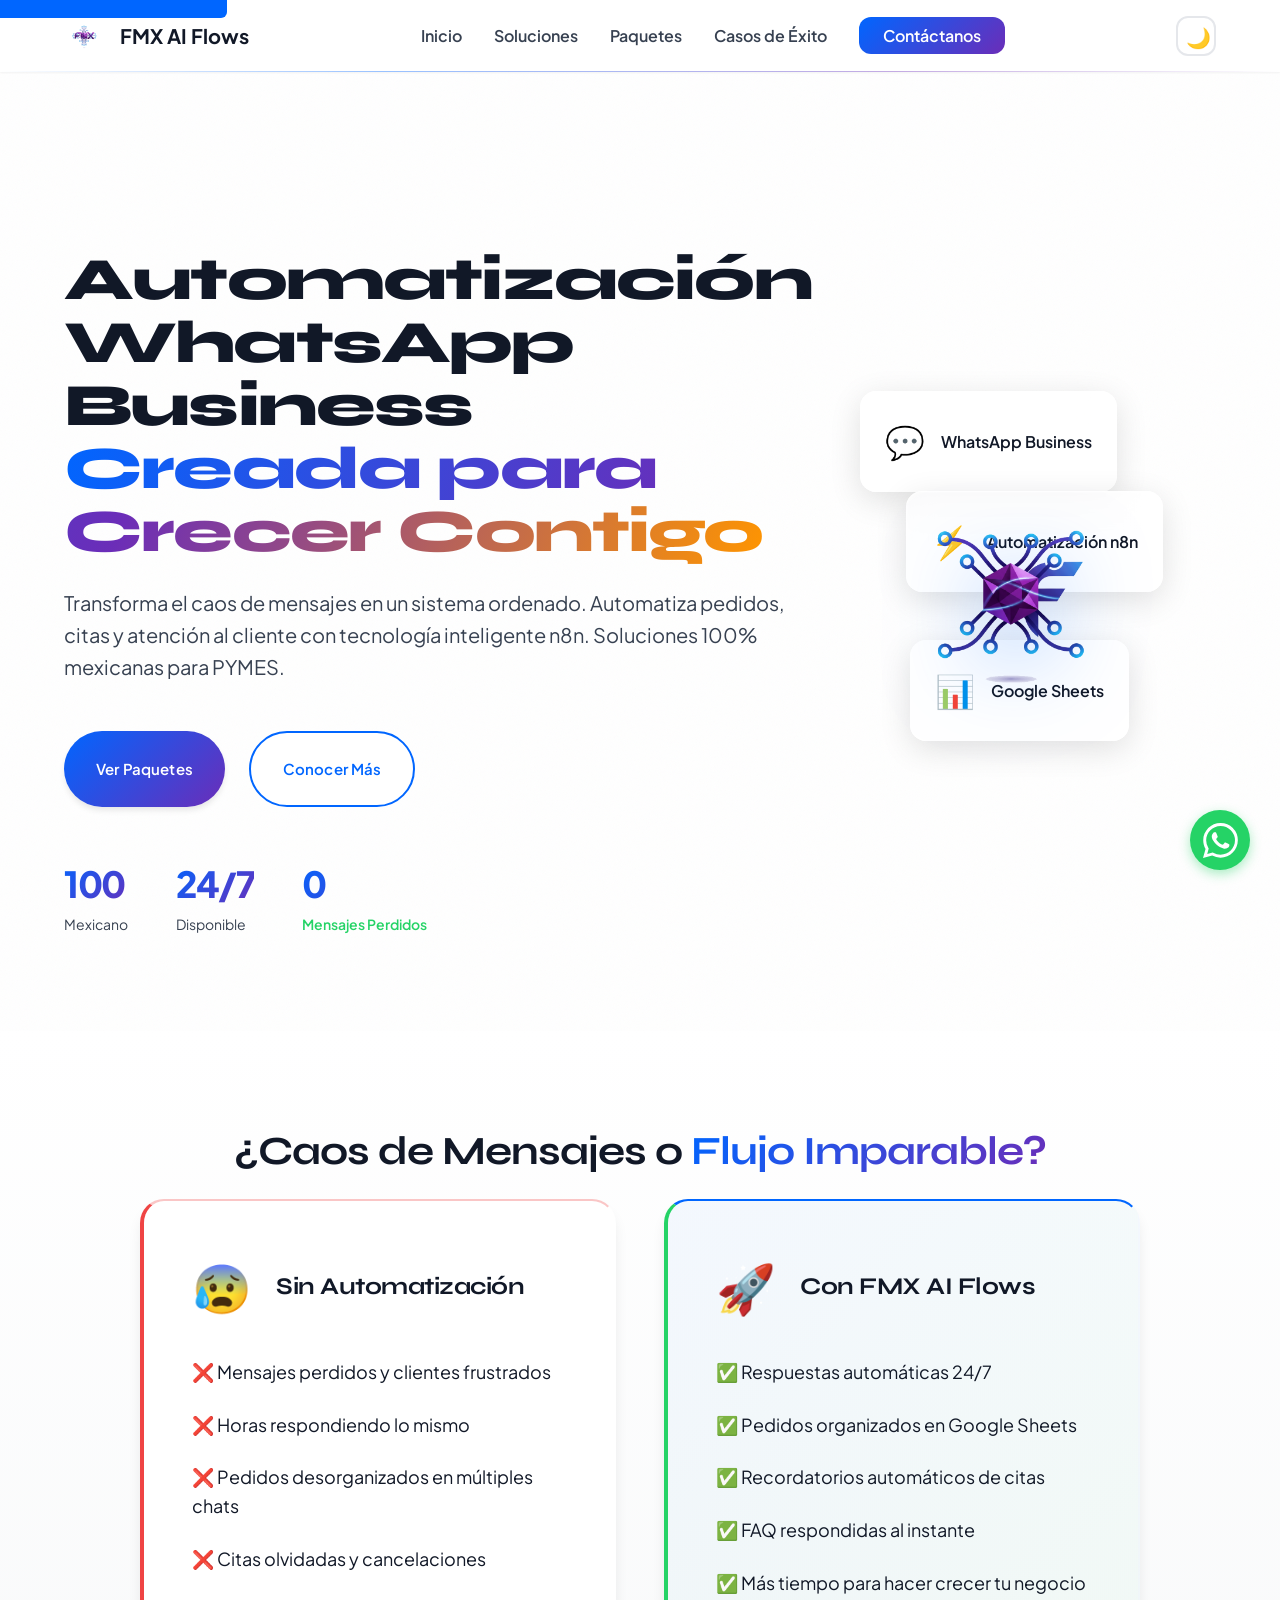
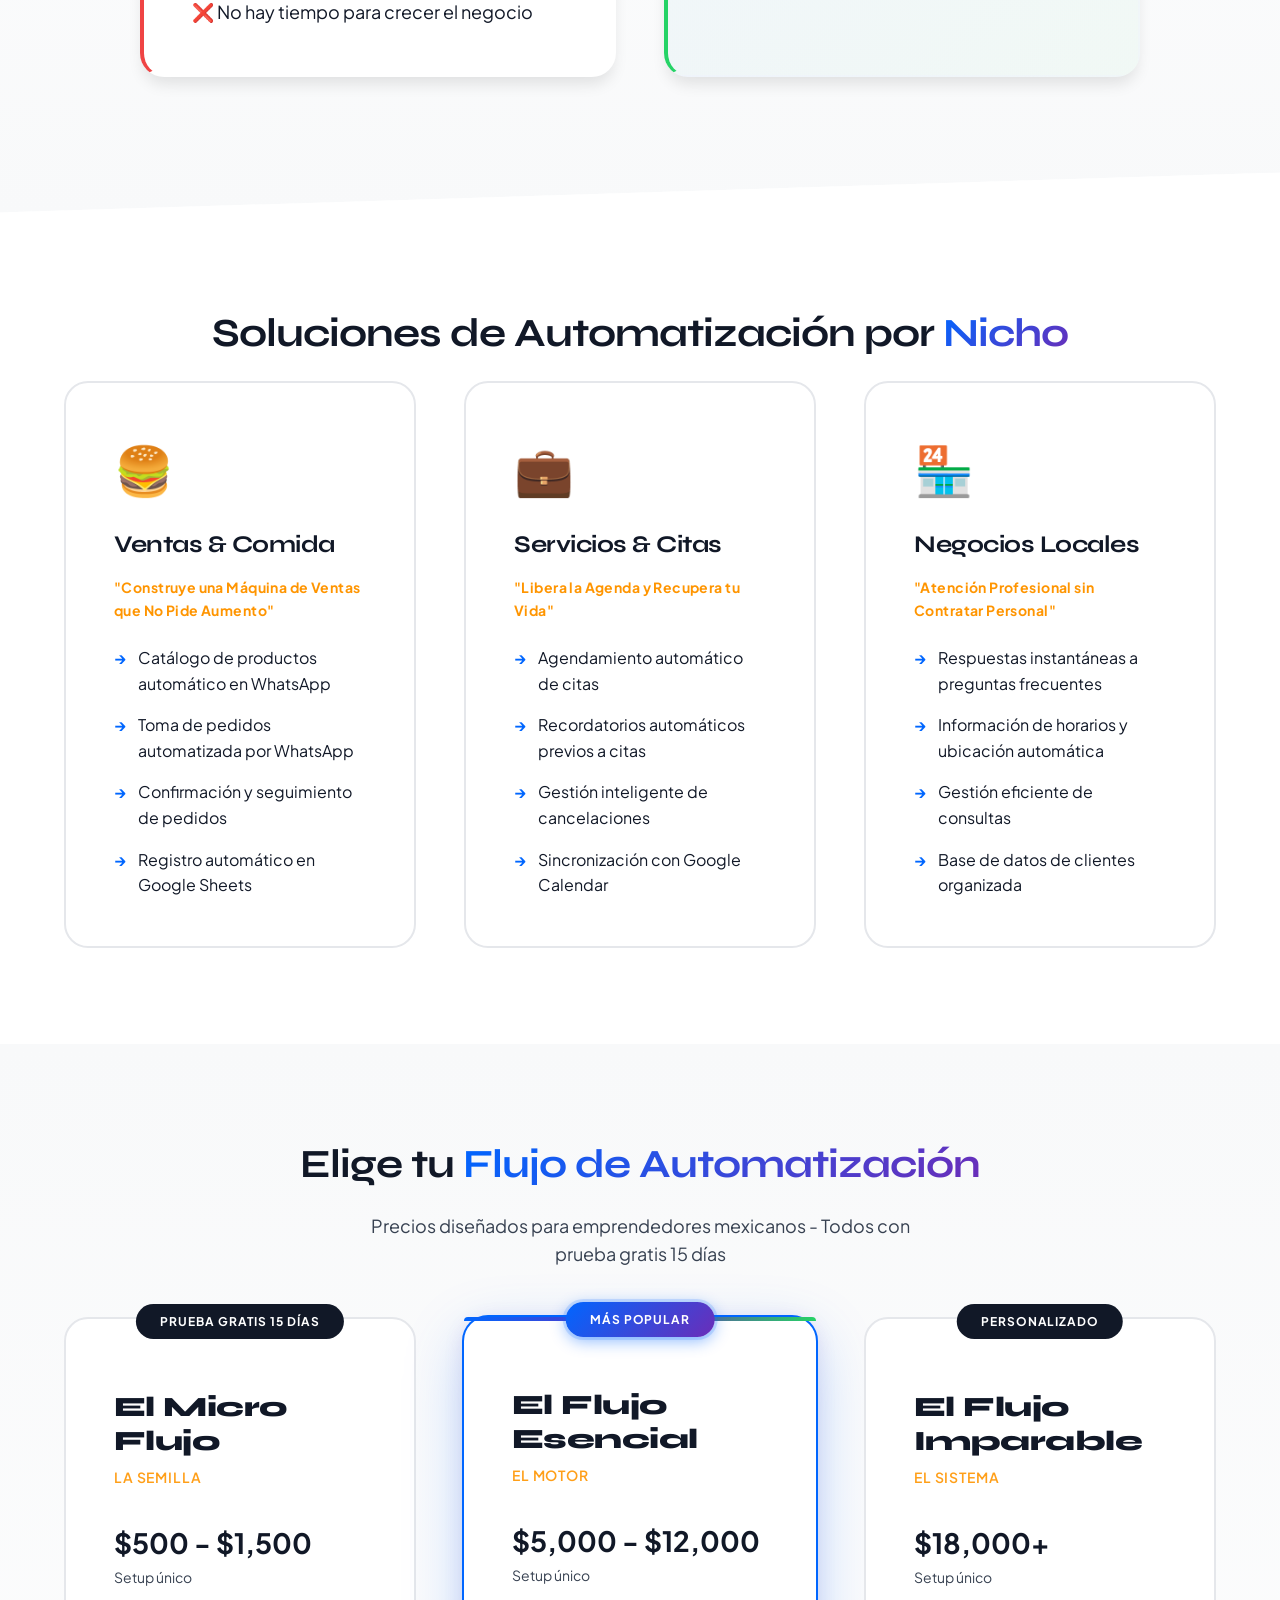
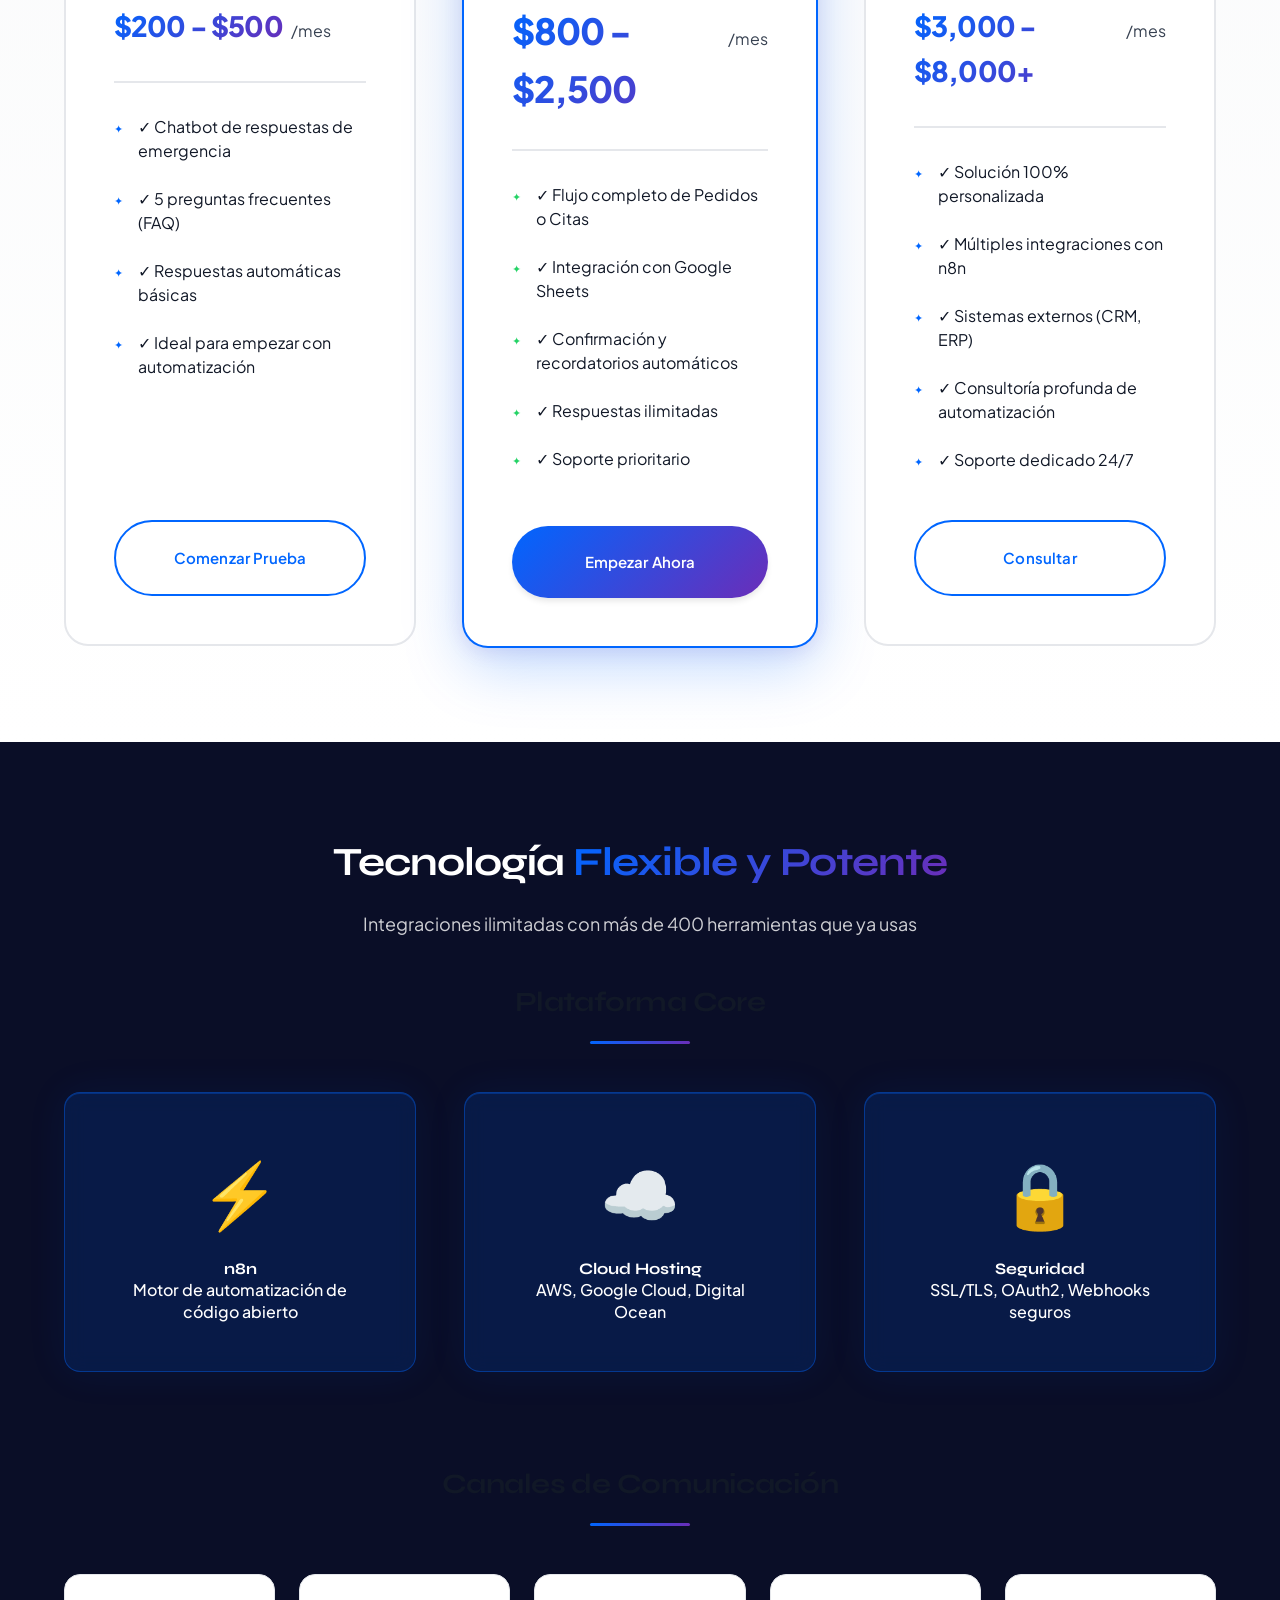
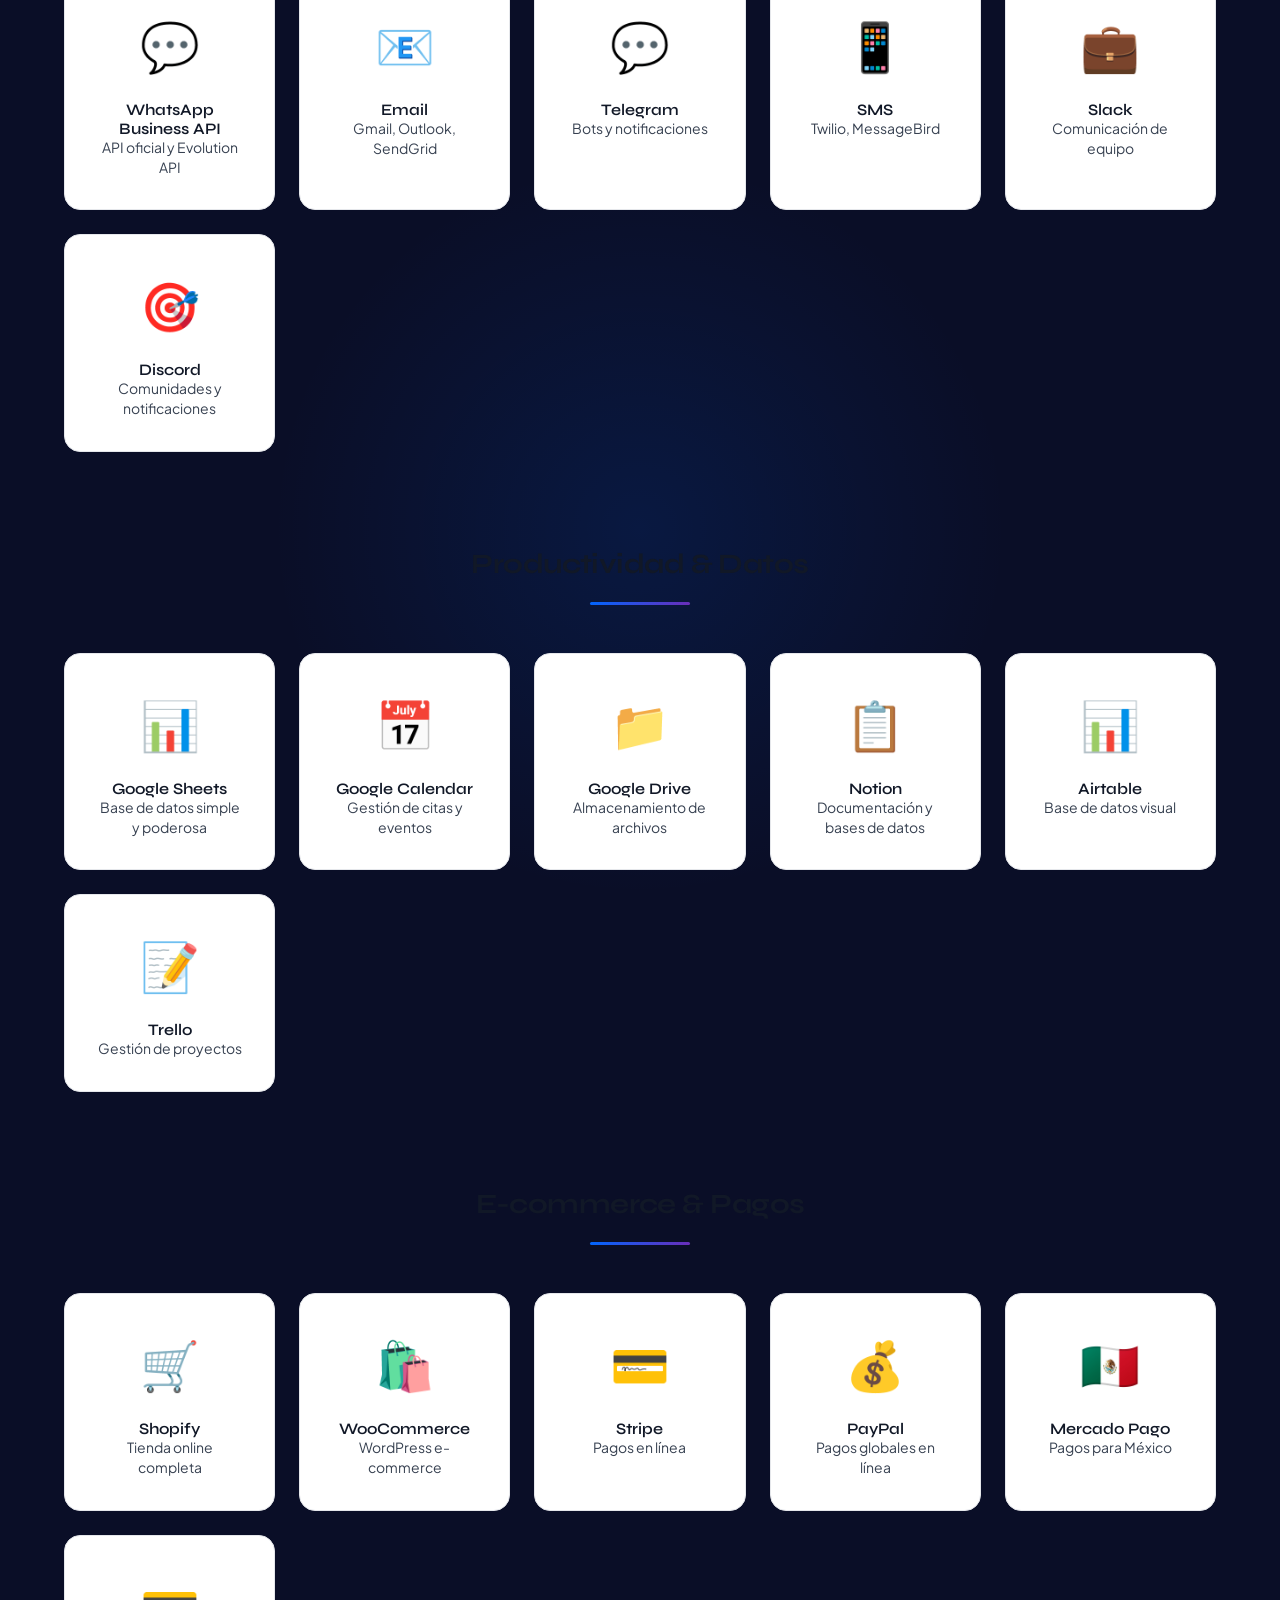
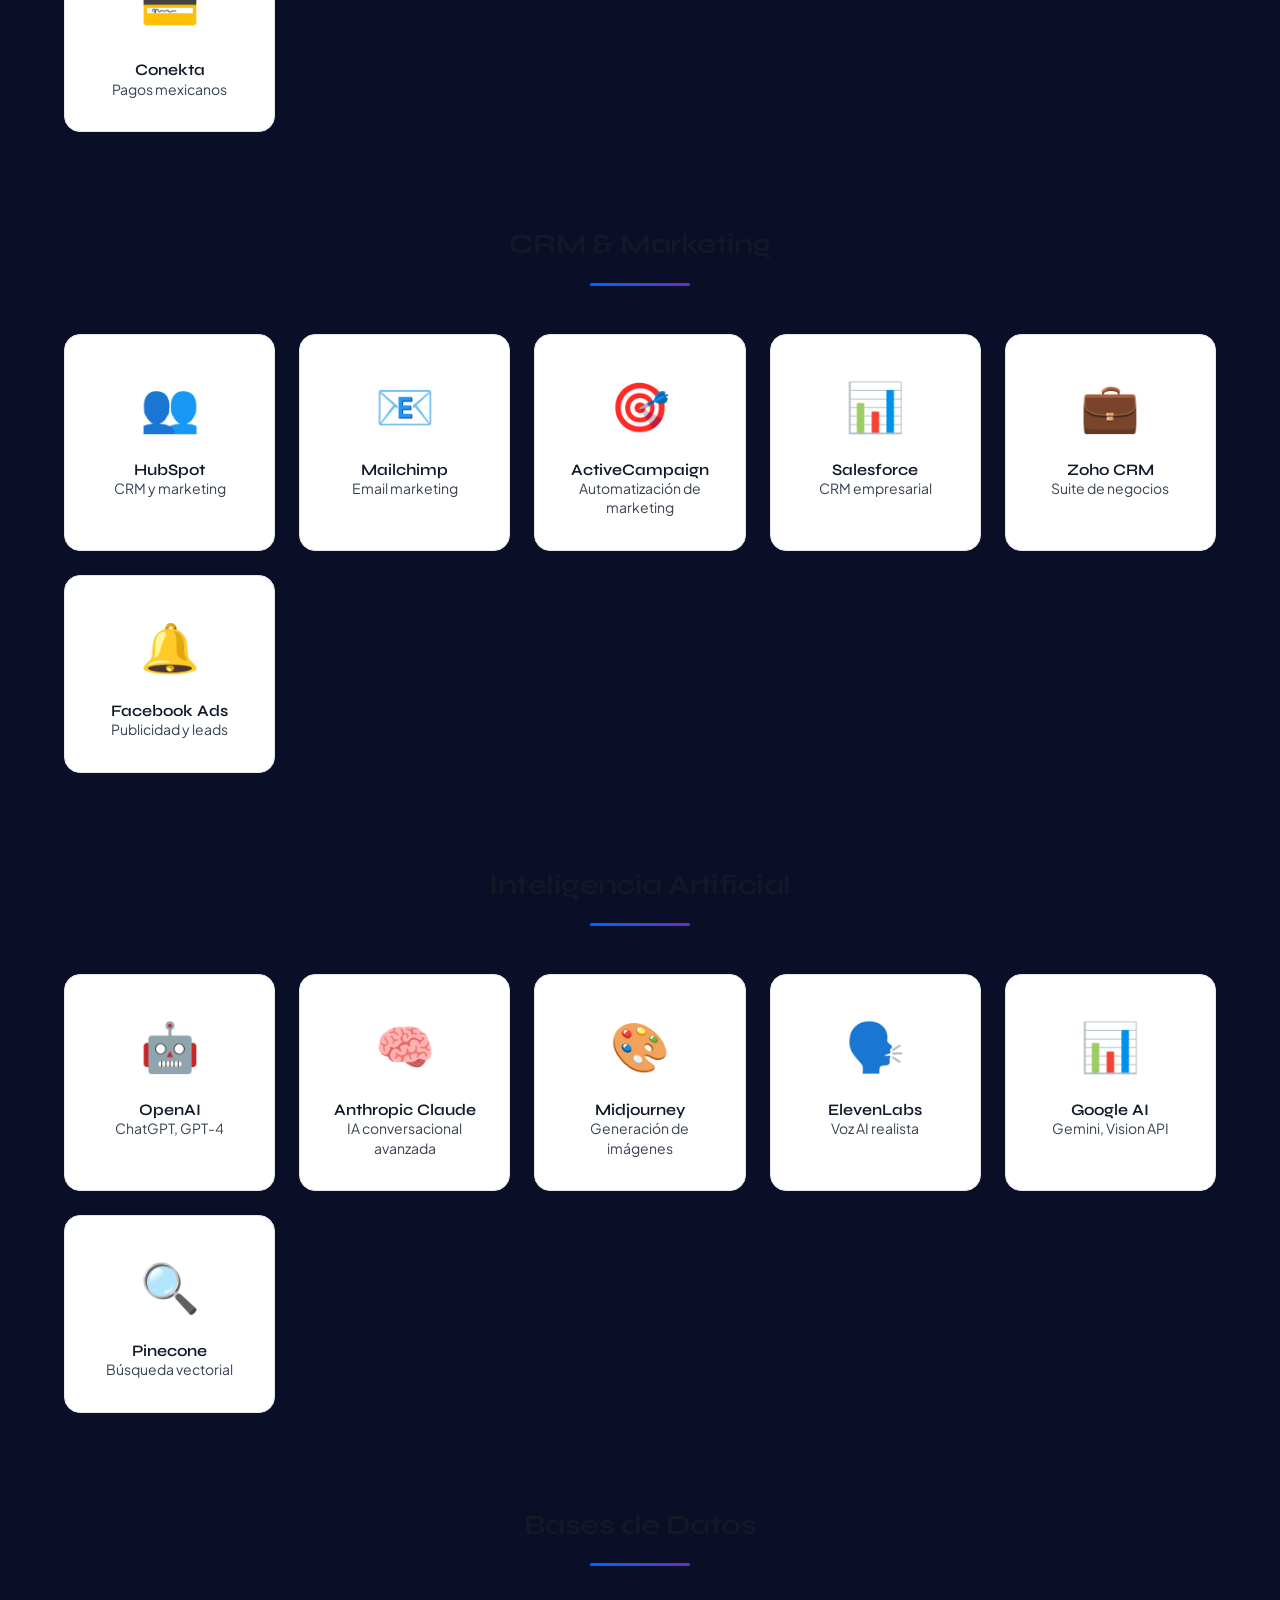
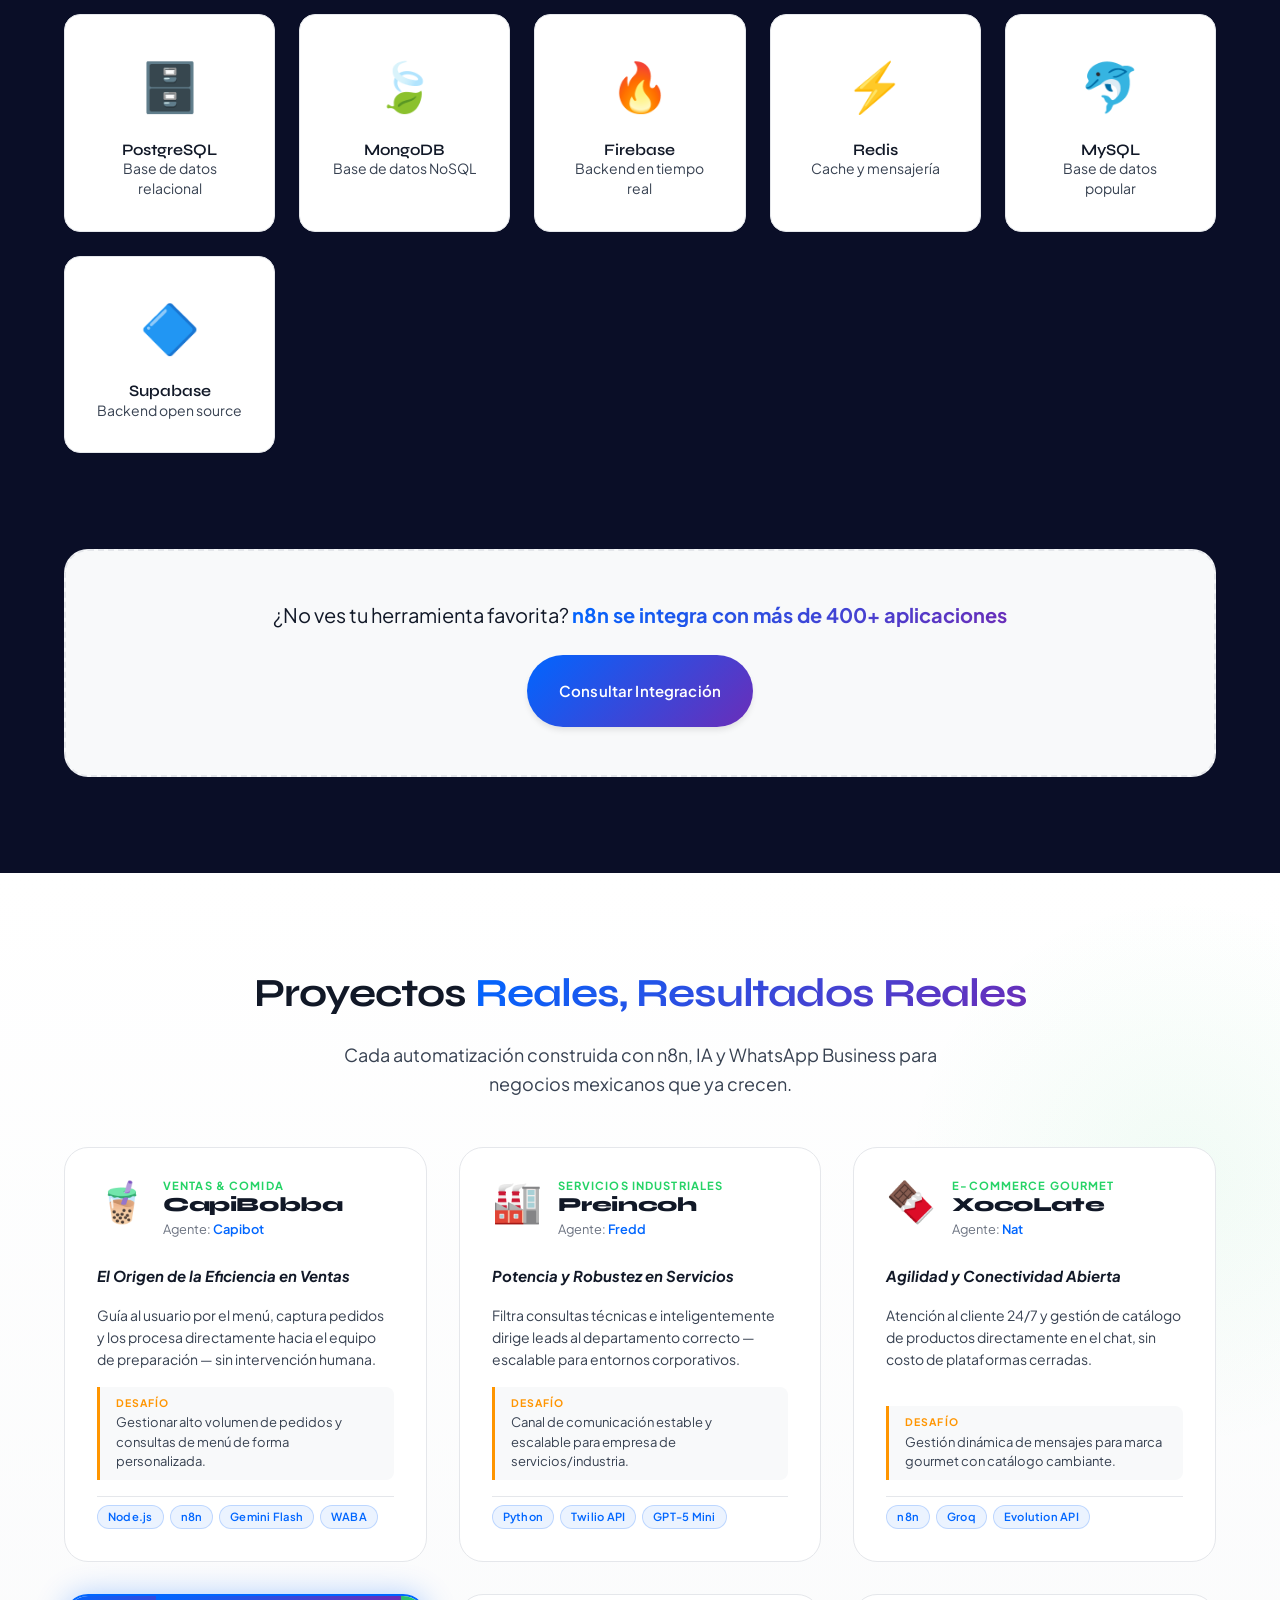
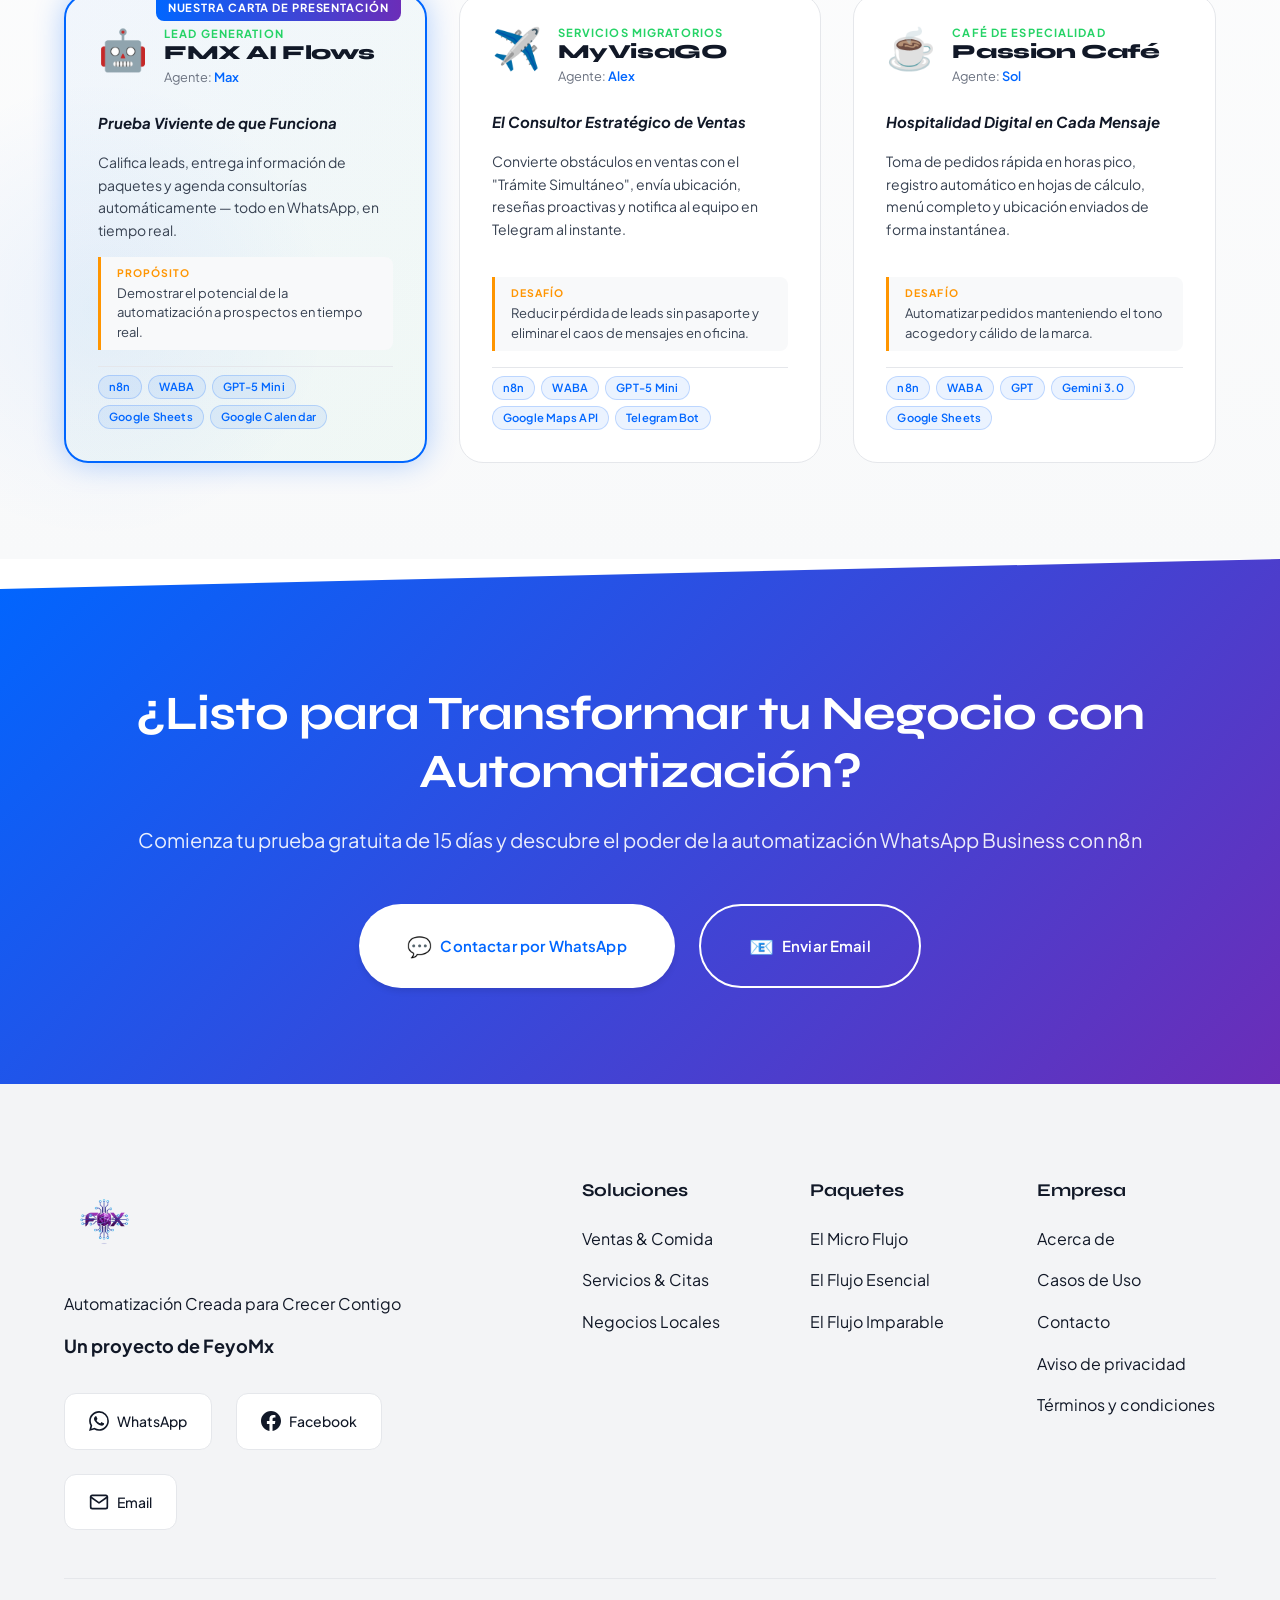
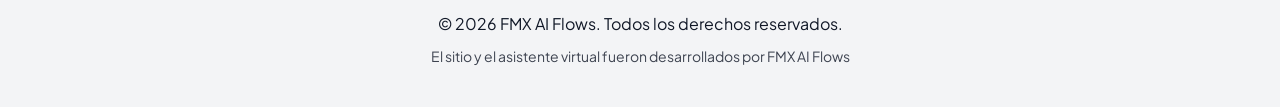
==== commit 724bed5a: "feat(site): add legal pages" ====
--- a/index.html
+++ b/index.html
@@ -1049,6 +1049,8 @@
                             <li><a href="#inicio">Acerca de</a></li>
                             <li><a href="#soluciones">Casos de Uso</a></li>
                             <li><a href="#contacto">Contacto</a></li>
+                            <li><a href="/aviso-de-privacidad/">Aviso de privacidad</a></li>
+                            <li><a href="/terminos-y-condiciones/">Términos y condiciones</a></li>
                         </ul>
                     </div>
                 </div>
@@ -1074,4 +1076,4 @@
 
     <script src="script.js"></script>
 </body>
-</html>+</html>
--- a/styles.css
+++ b/styles.css
@@ -1217,6 +1217,153 @@
 }
 
 /* =============================================
+   Legal Pages
+   ============================================= */
+
+.legal-page {
+    padding-top: 84px;
+}
+
+.legal-hero {
+    background:
+        radial-gradient(circle at top left, rgba(0, 102, 255, 0.12), transparent 34%),
+        linear-gradient(135deg, var(--bg-primary) 0%, var(--bg-secondary) 100%);
+    border-bottom: 1px solid var(--border-light);
+    padding: var(--spacing-2xl) 0 var(--spacing-xl);
+}
+
+.legal-kicker {
+    color: var(--electric-blue);
+    font-weight: 700;
+    letter-spacing: 0.08em;
+    margin-bottom: var(--spacing-sm);
+    text-transform: uppercase;
+}
+
+.legal-hero h1 {
+    font-size: clamp(2rem, 4vw, 3.25rem);
+    margin-bottom: var(--spacing-md);
+    max-width: 820px;
+}
+
+.legal-hero p {
+    color: var(--text-secondary);
+    font-size: 1.0625rem;
+    max-width: 820px;
+}
+
+.legal-updated {
+    display: inline-flex;
+    align-items: center;
+    gap: var(--spacing-xs);
+    margin-top: var(--spacing-md);
+    padding: var(--spacing-xs) var(--spacing-sm);
+    border: 1px solid var(--border-light);
+    border-radius: var(--radius-md);
+    background: var(--card-bg);
+    color: var(--text-secondary);
+    font-size: 0.9375rem;
+}
+
+.legal-content {
+    padding: var(--spacing-xl) 0 var(--spacing-3xl);
+}
+
+.legal-layout {
+    display: grid;
+    grid-template-columns: minmax(0, 1fr) 280px;
+    gap: var(--spacing-xl);
+    align-items: start;
+}
+
+.legal-document {
+    max-width: 860px;
+}
+
+.legal-section {
+    padding: var(--spacing-lg) 0;
+    border-bottom: 1px solid var(--border-light);
+}
+
+.legal-section:first-child {
+    padding-top: 0;
+}
+
+.legal-section h2 {
+    font-size: 1.5rem;
+    margin-bottom: var(--spacing-sm);
+}
+
+.legal-section h3 {
+    font-size: 1.125rem;
+    margin: var(--spacing-md) 0 var(--spacing-xs);
+}
+
+.legal-section p,
+.legal-section li {
+    color: var(--text-secondary);
+}
+
+.legal-section p + p,
+.legal-section ul + p,
+.legal-section p + ul {
+    margin-top: var(--spacing-sm);
+}
+
+.legal-section ul {
+    display: grid;
+    gap: var(--spacing-xs);
+    margin-left: 1.25rem;
+}
+
+.legal-note {
+    margin-top: var(--spacing-md);
+    padding: var(--spacing-md);
+    background: var(--bg-secondary);
+    border: 1px solid var(--border-light);
+    border-radius: var(--radius-md);
+}
+
+.legal-aside {
+    position: sticky;
+    top: 104px;
+    padding: var(--spacing-md);
+    background: var(--card-bg);
+    border: 1px solid var(--border-light);
+    border-radius: var(--radius-md);
+    box-shadow: var(--shadow-sm);
+}
+
+.legal-aside h2 {
+    font-size: 1rem;
+    margin-bottom: var(--spacing-sm);
+}
+
+.legal-aside ul {
+    list-style: none;
+    display: grid;
+    gap: var(--spacing-xs);
+}
+
+.legal-aside a {
+    color: var(--text-secondary);
+    text-decoration: none;
+    font-size: 0.9375rem;
+}
+
+.legal-aside a:hover {
+    color: var(--electric-blue);
+}
+
+.legal-contact {
+    display: inline-flex;
+    margin-top: var(--spacing-sm);
+    color: var(--electric-blue);
+    font-weight: 700;
+    overflow-wrap: anywhere;
+}
+
+/* =============================================
    WhatsApp Floating Button
    ============================================= */
 
@@ -1348,11 +1495,7 @@
     }
 
     .hero-image {
-        height: 400px;
-    }
-
-    .hero-logo {
-        width: 200px;
+        display: none;
     }
 
     .floating-card {
@@ -1366,6 +1509,12 @@
     .comparison-grid,
     .pricing-grid {
         grid-template-columns: 1fr;
+        gap: var(--spacing-md);
+        max-width: 100%;
+    }
+
+    .comparison-card {
+        padding: var(--spacing-md);
     }
 
     .pricing-card.featured {
@@ -1378,6 +1527,15 @@
 
     .footer-links {
         grid-template-columns: 1fr;
+    }
+
+    .legal-layout {
+        grid-template-columns: 1fr;
+    }
+
+    .legal-aside {
+        position: static;
+        order: -1;
     }
 
     .cta-content h2 {
@@ -1431,9 +1589,14 @@
 
 .hero-title {
     font-weight: 800;
-    font-size: 3.75rem;
     line-height: 1.05;
     letter-spacing: -0.03em;
+}
+
+@media (min-width: 769px) {
+    .hero-title {
+        font-size: 3.75rem;
+    }
 }
 
 .section-title {
@@ -1511,15 +1674,21 @@
     opacity: 0.06;
 }
 
-.hero .container,
+.hero .container {
+    position: relative;
+    z-index: 2;
+}
+
 .hero-background {
     position: relative;
     z-index: 1;
 }
 
-/* --- Hero: asymmetric grid + warm gradient text --- */
-.hero-content {
-    grid-template-columns: 1.15fr 0.85fr;
+/* --- Hero: asymmetric grid (desktop only) + warm gradient text --- */
+@media (min-width: 769px) {
+    .hero-content {
+        grid-template-columns: 1.15fr 0.85fr;
+    }
 }
 
 .hero-title .gradient-text {
@@ -1801,9 +1970,6 @@
         margin-bottom: 0;
         padding-bottom: var(--spacing-3xl);
         padding-top: var(--spacing-3xl);
-    }
-    .hero-content {
-        grid-template-columns: 1fr;
     }
 }
 
--- a/styles.css
+++ b/styles.css
@@ -1217,6 +1217,153 @@
 }
 
 /* =============================================
+   Legal Pages
+   ============================================= */
+
+.legal-page {
+    padding-top: 84px;
+}
+
+.legal-hero {
+    background:
+        radial-gradient(circle at top left, rgba(0, 102, 255, 0.12), transparent 34%),
+        linear-gradient(135deg, var(--bg-primary) 0%, var(--bg-secondary) 100%);
+    border-bottom: 1px solid var(--border-light);
+    padding: var(--spacing-2xl) 0 var(--spacing-xl);
+}
+
+.legal-kicker {
+    color: var(--electric-blue);
+    font-weight: 700;
+    letter-spacing: 0.08em;
+    margin-bottom: var(--spacing-sm);
+    text-transform: uppercase;
+}
+
+.legal-hero h1 {
+    font-size: clamp(2rem, 4vw, 3.25rem);
+    margin-bottom: var(--spacing-md);
+    max-width: 820px;
+}
+
+.legal-hero p {
+    color: var(--text-secondary);
+    font-size: 1.0625rem;
+    max-width: 820px;
+}
+
+.legal-updated {
+    display: inline-flex;
+    align-items: center;
+    gap: var(--spacing-xs);
+    margin-top: var(--spacing-md);
+    padding: var(--spacing-xs) var(--spacing-sm);
+    border: 1px solid var(--border-light);
+    border-radius: var(--radius-md);
+    background: var(--card-bg);
+    color: var(--text-secondary);
+    font-size: 0.9375rem;
+}
+
+.legal-content {
+    padding: var(--spacing-xl) 0 var(--spacing-3xl);
+}
+
+.legal-layout {
+    display: grid;
+    grid-template-columns: minmax(0, 1fr) 280px;
+    gap: var(--spacing-xl);
+    align-items: start;
+}
+
+.legal-document {
+    max-width: 860px;
+}
+
+.legal-section {
+    padding: var(--spacing-lg) 0;
+    border-bottom: 1px solid var(--border-light);
+}
+
+.legal-section:first-child {
+    padding-top: 0;
+}
+
+.legal-section h2 {
+    font-size: 1.5rem;
+    margin-bottom: var(--spacing-sm);
+}
+
+.legal-section h3 {
+    font-size: 1.125rem;
+    margin: var(--spacing-md) 0 var(--spacing-xs);
+}
+
+.legal-section p,
+.legal-section li {
+    color: var(--text-secondary);
+}
+
+.legal-section p + p,
+.legal-section ul + p,
+.legal-section p + ul {
+    margin-top: var(--spacing-sm);
+}
+
+.legal-section ul {
+    display: grid;
+    gap: var(--spacing-xs);
+    margin-left: 1.25rem;
+}
+
+.legal-note {
+    margin-top: var(--spacing-md);
+    padding: var(--spacing-md);
+    background: var(--bg-secondary);
+    border: 1px solid var(--border-light);
+    border-radius: var(--radius-md);
+}
+
+.legal-aside {
+    position: sticky;
+    top: 104px;
+    padding: var(--spacing-md);
+    background: var(--card-bg);
+    border: 1px solid var(--border-light);
+    border-radius: var(--radius-md);
+    box-shadow: var(--shadow-sm);
+}
+
+.legal-aside h2 {
+    font-size: 1rem;
+    margin-bottom: var(--spacing-sm);
+}
+
+.legal-aside ul {
+    list-style: none;
+    display: grid;
+    gap: var(--spacing-xs);
+}
+
+.legal-aside a {
+    color: var(--text-secondary);
+    text-decoration: none;
+    font-size: 0.9375rem;
+}
+
+.legal-aside a:hover {
+    color: var(--electric-blue);
+}
+
+.legal-contact {
+    display: inline-flex;
+    margin-top: var(--spacing-sm);
+    color: var(--electric-blue);
+    font-weight: 700;
+    overflow-wrap: anywhere;
+}
+
+/* =============================================
    WhatsApp Floating Button
    ============================================= */
 
@@ -1348,11 +1495,7 @@
     }
 
     .hero-image {
-        height: 400px;
-    }
-
-    .hero-logo {
-        width: 200px;
+        display: none;
     }
 
     .floating-card {
@@ -1366,6 +1509,12 @@
     .comparison-grid,
     .pricing-grid {
         grid-template-columns: 1fr;
+        gap: var(--spacing-md);
+        max-width: 100%;
+    }
+
+    .comparison-card {
+        padding: var(--spacing-md);
     }
 
     .pricing-card.featured {
@@ -1378,6 +1527,15 @@
 
     .footer-links {
         grid-template-columns: 1fr;
+    }
+
+    .legal-layout {
+        grid-template-columns: 1fr;
+    }
+
+    .legal-aside {
+        position: static;
+        order: -1;
     }
 
     .cta-content h2 {
@@ -1431,9 +1589,14 @@
 
 .hero-title {
     font-weight: 800;
-    font-size: 3.75rem;
     line-height: 1.05;
     letter-spacing: -0.03em;
+}
+
+@media (min-width: 769px) {
+    .hero-title {
+        font-size: 3.75rem;
+    }
 }
 
 .section-title {
@@ -1511,15 +1674,21 @@
     opacity: 0.06;
 }
 
-.hero .container,
+.hero .container {
+    position: relative;
+    z-index: 2;
+}
+
 .hero-background {
     position: relative;
     z-index: 1;
 }
 
-/* --- Hero: asymmetric grid + warm gradient text --- */
-.hero-content {
-    grid-template-columns: 1.15fr 0.85fr;
+/* --- Hero: asymmetric grid (desktop only) + warm gradient text --- */
+@media (min-width: 769px) {
+    .hero-content {
+        grid-template-columns: 1.15fr 0.85fr;
+    }
 }
 
 .hero-title .gradient-text {
@@ -1801,9 +1970,6 @@
         margin-bottom: 0;
         padding-bottom: var(--spacing-3xl);
         padding-top: var(--spacing-3xl);
-    }
-    .hero-content {
-        grid-template-columns: 1fr;
     }
 }
 
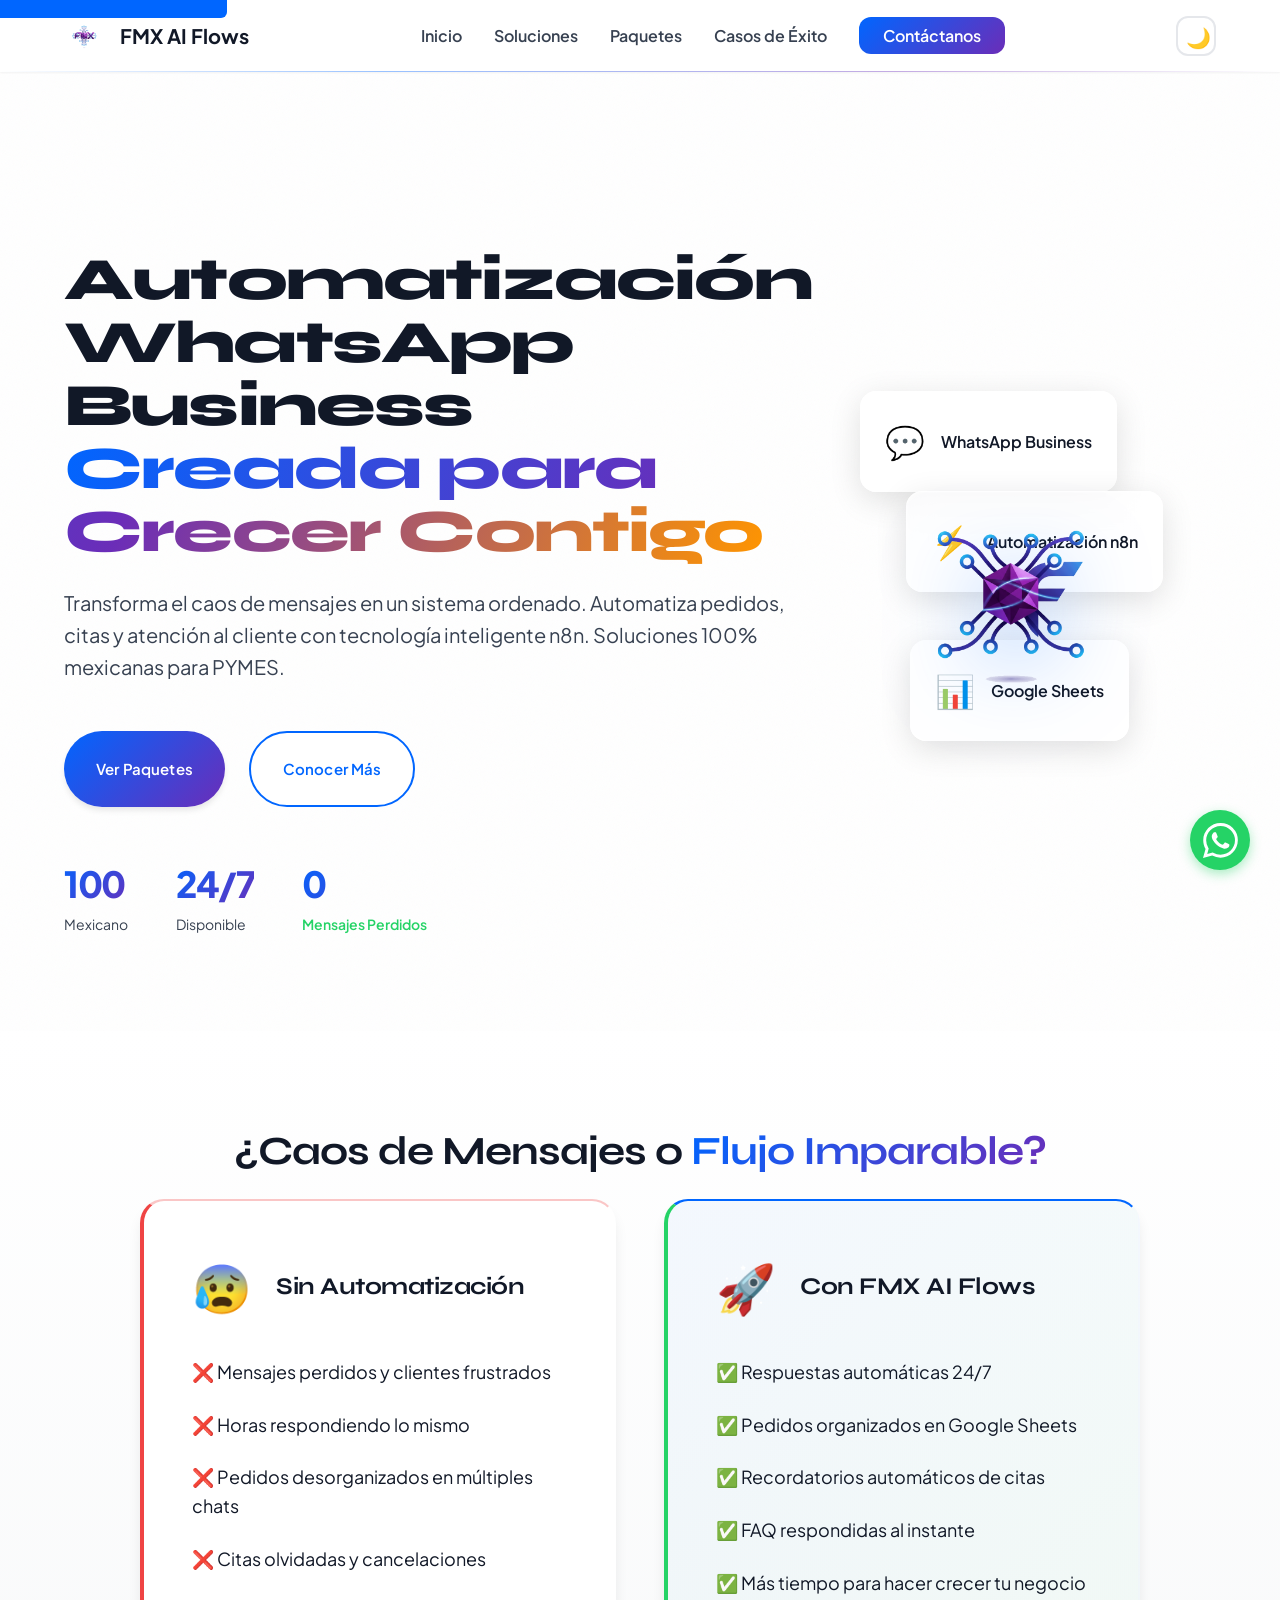
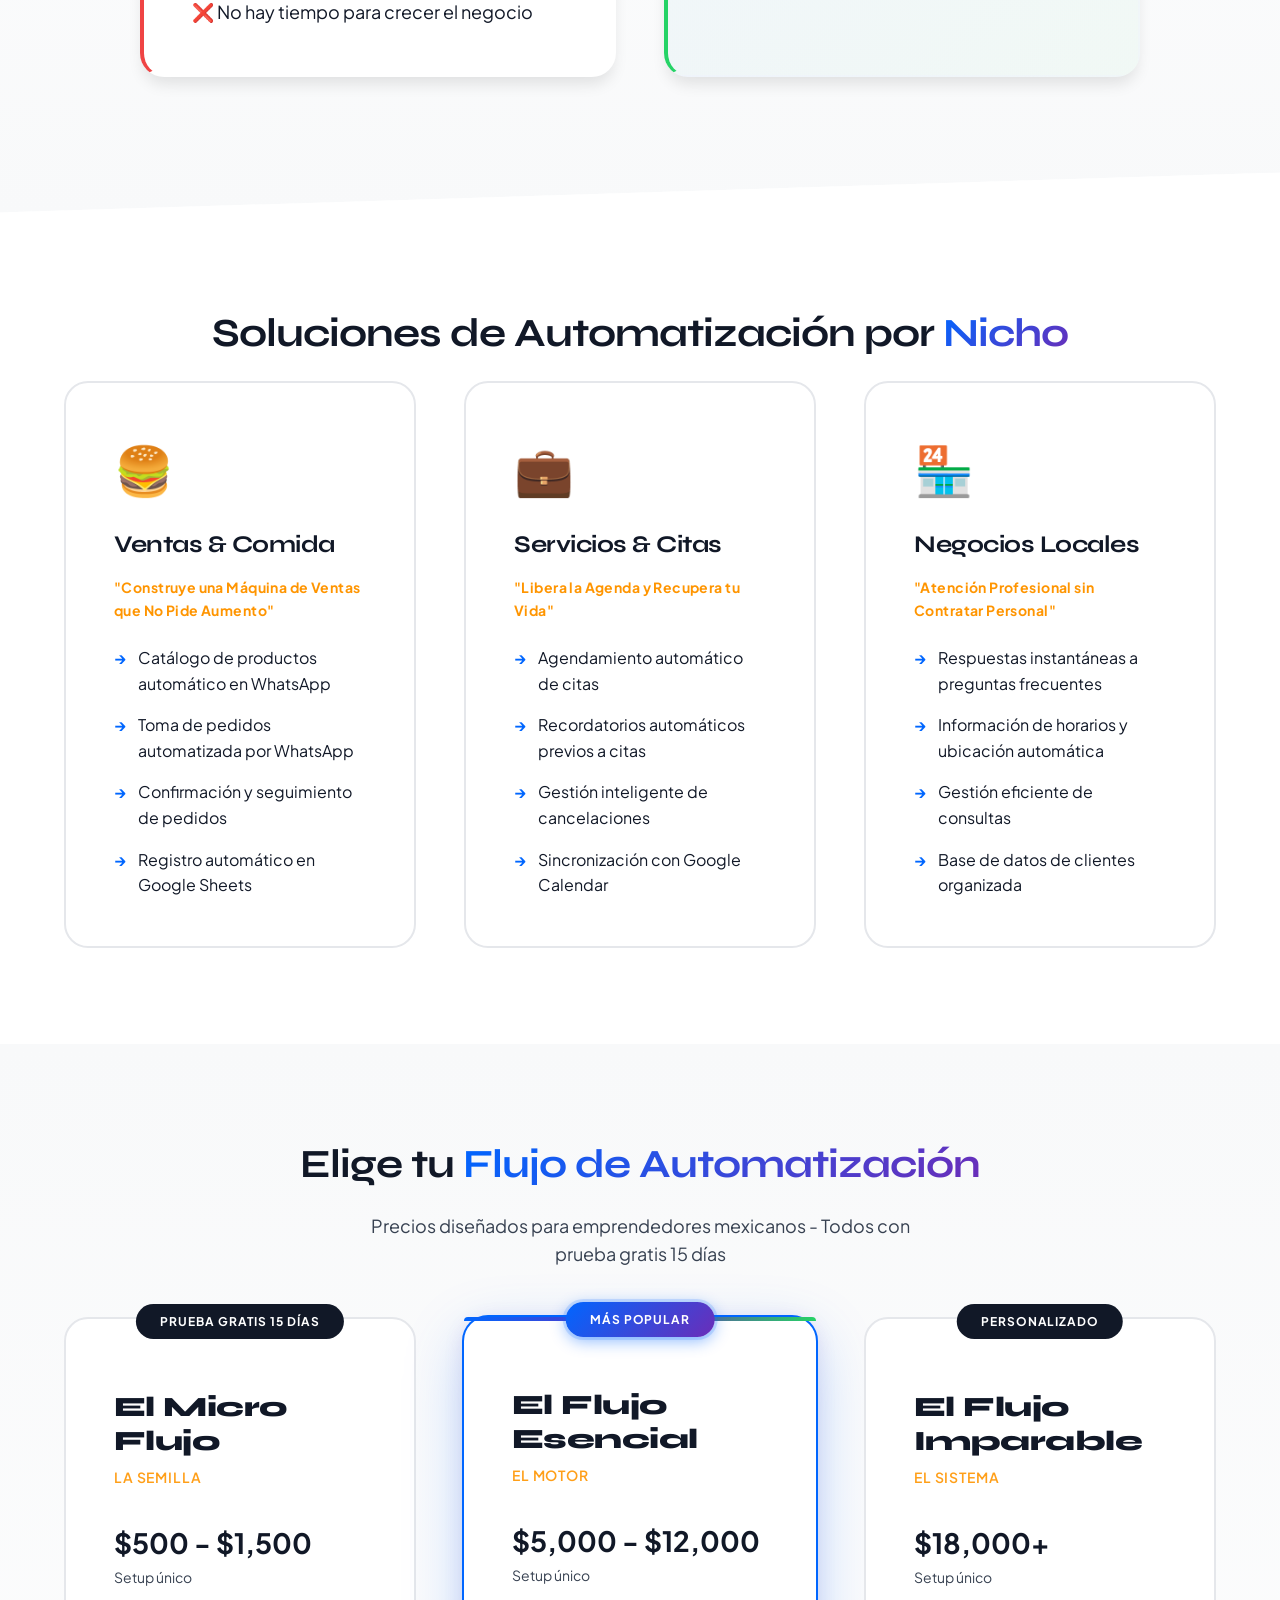
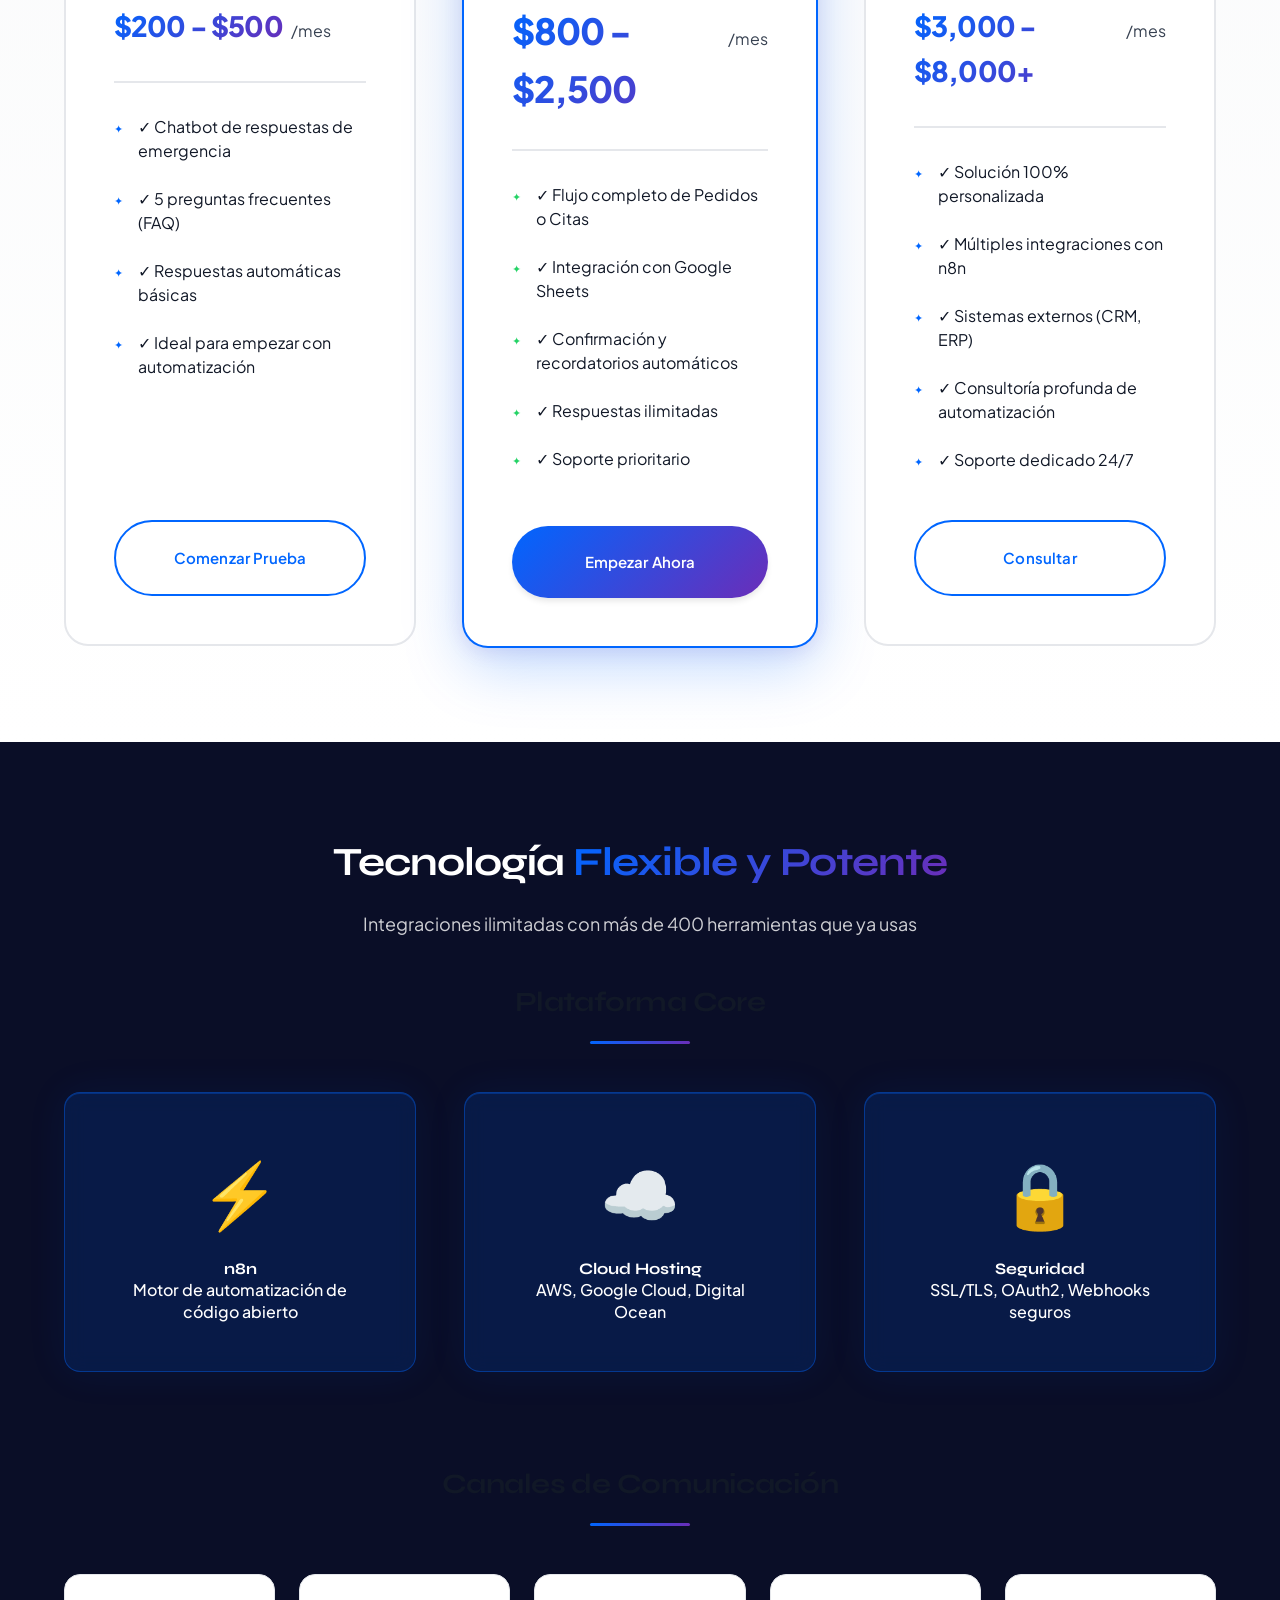
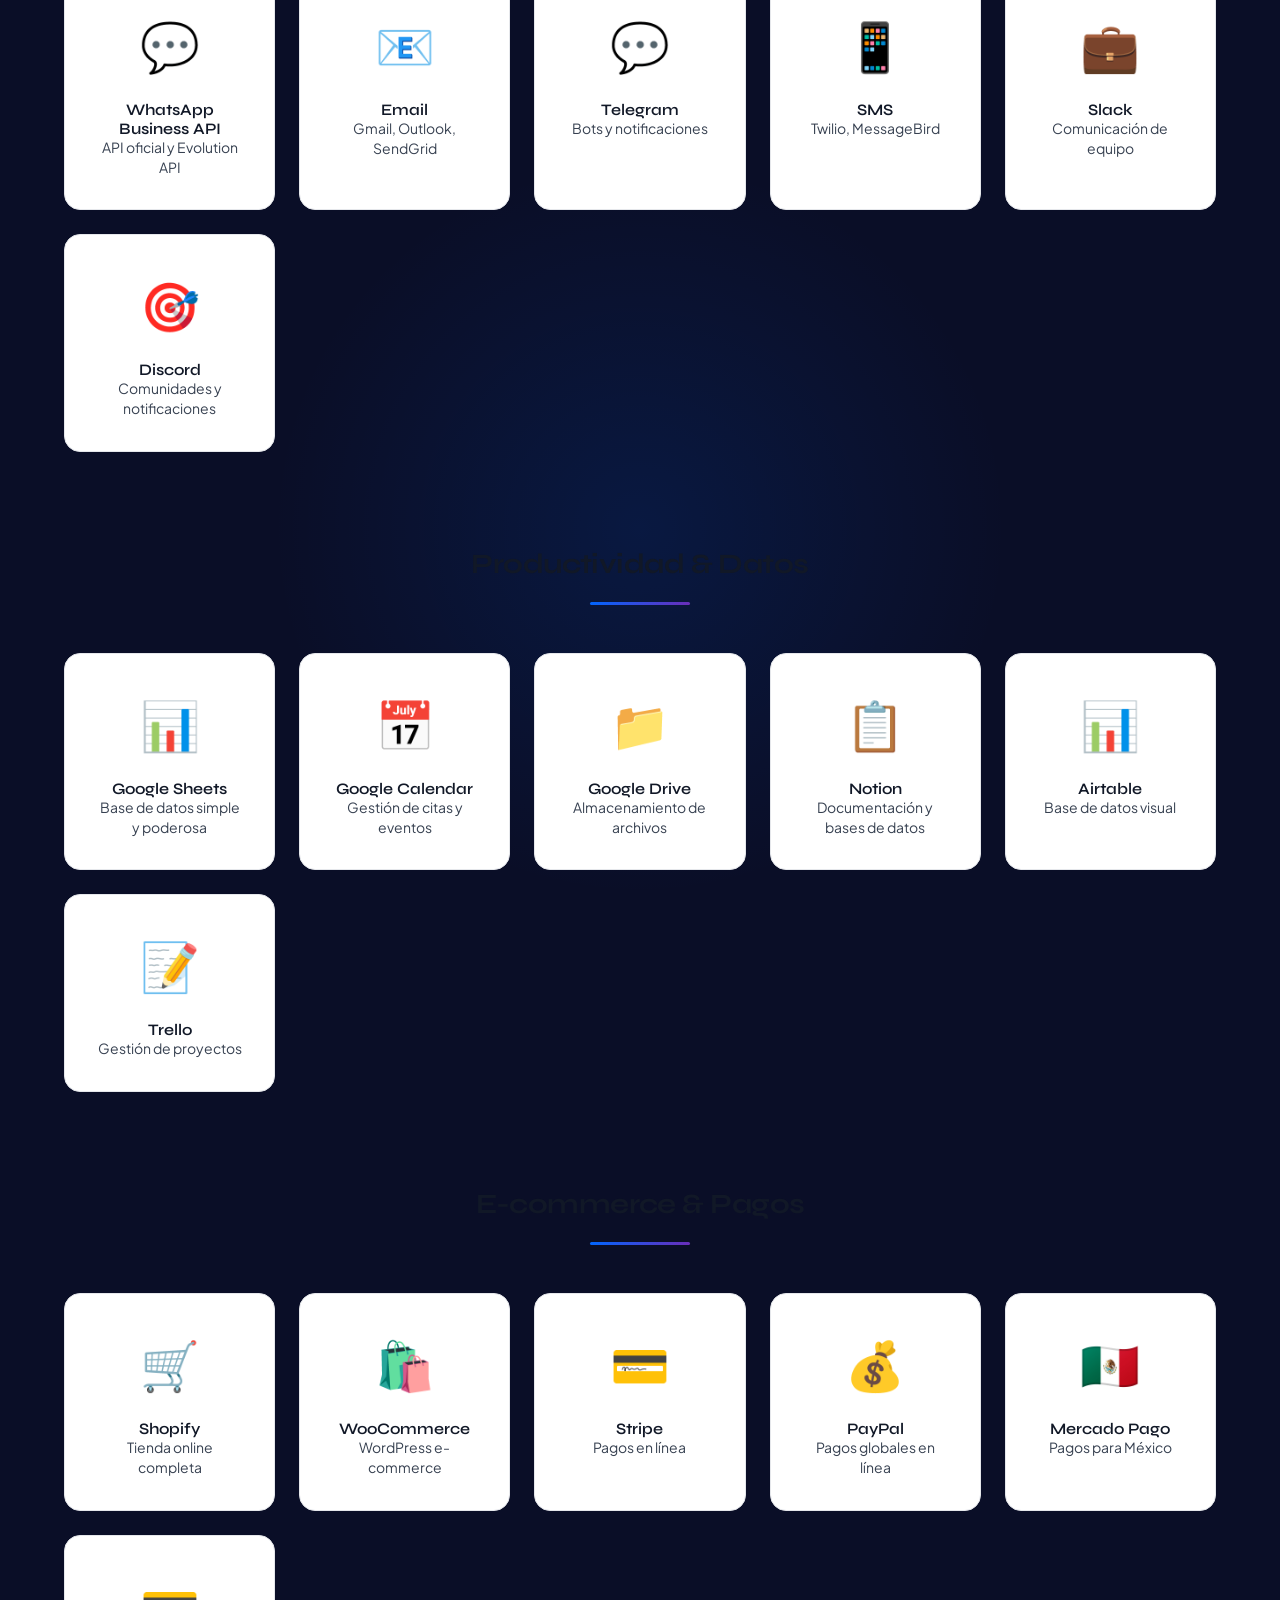
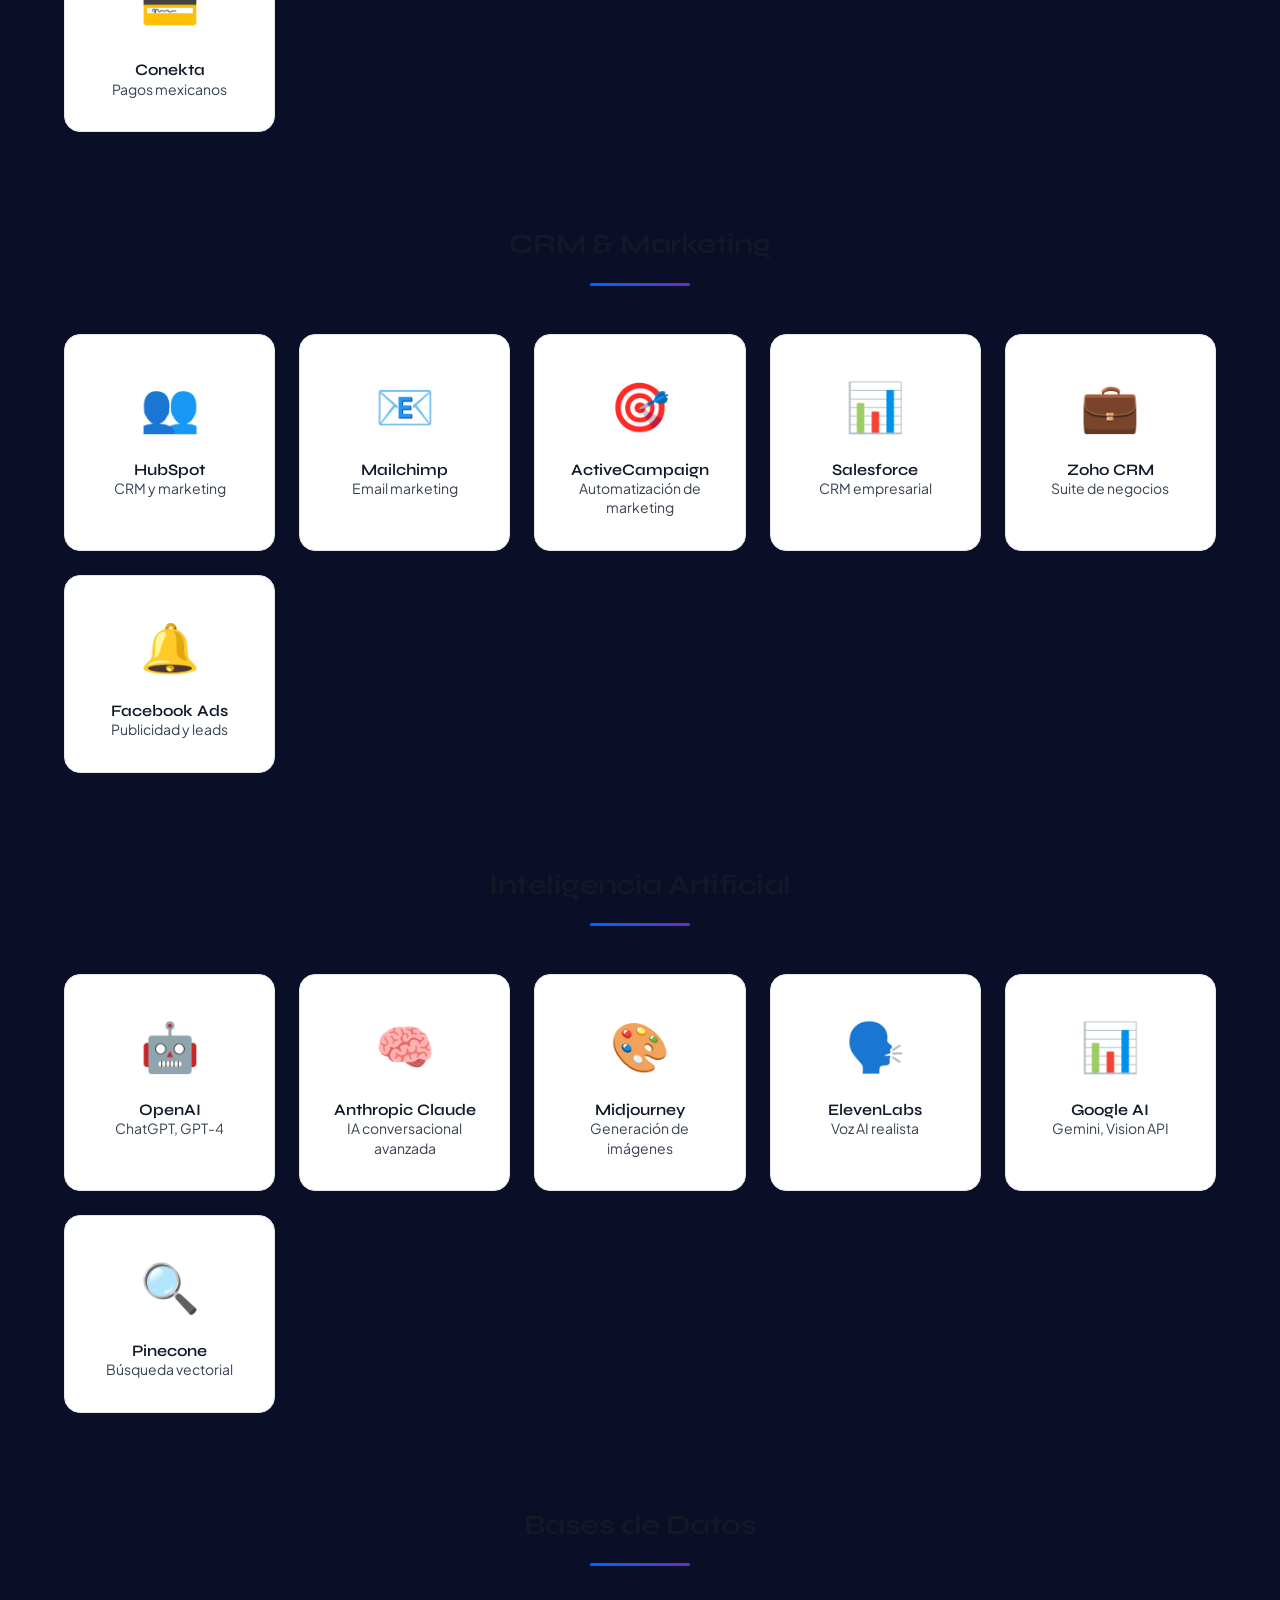
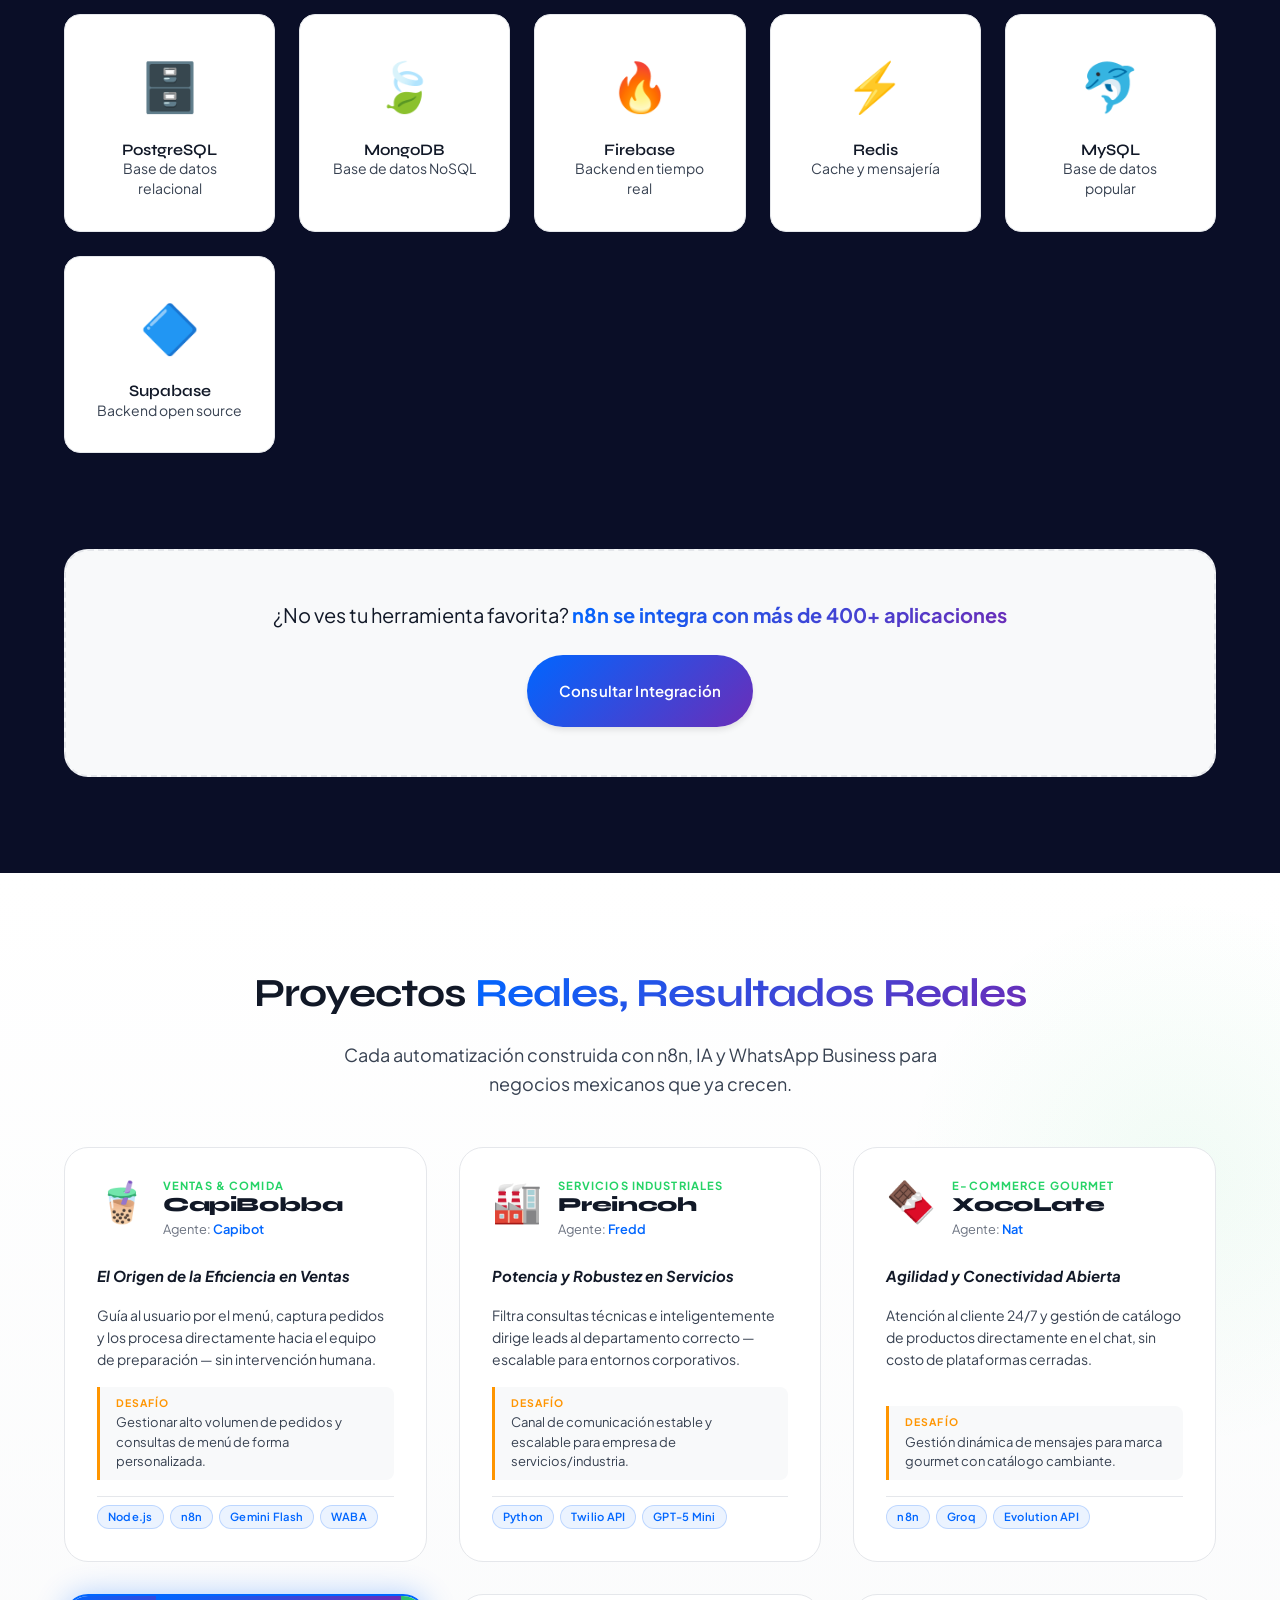
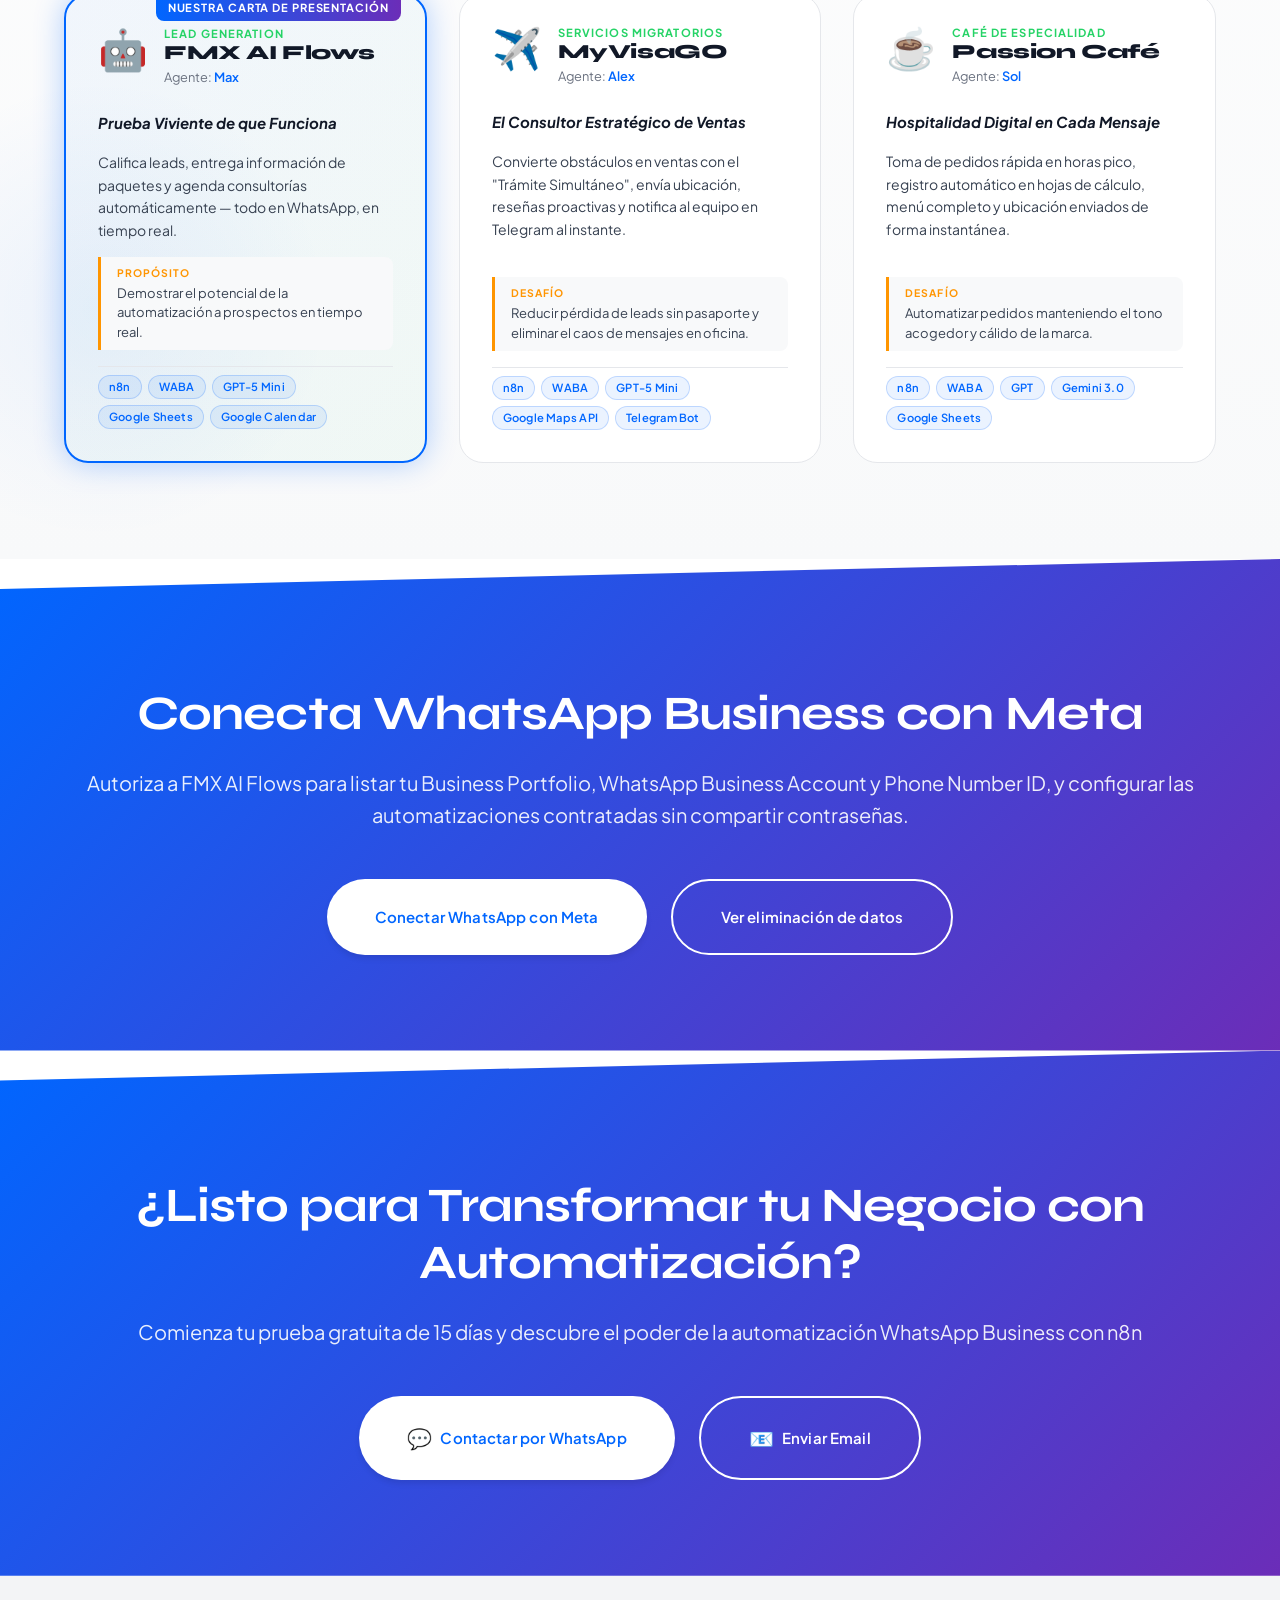
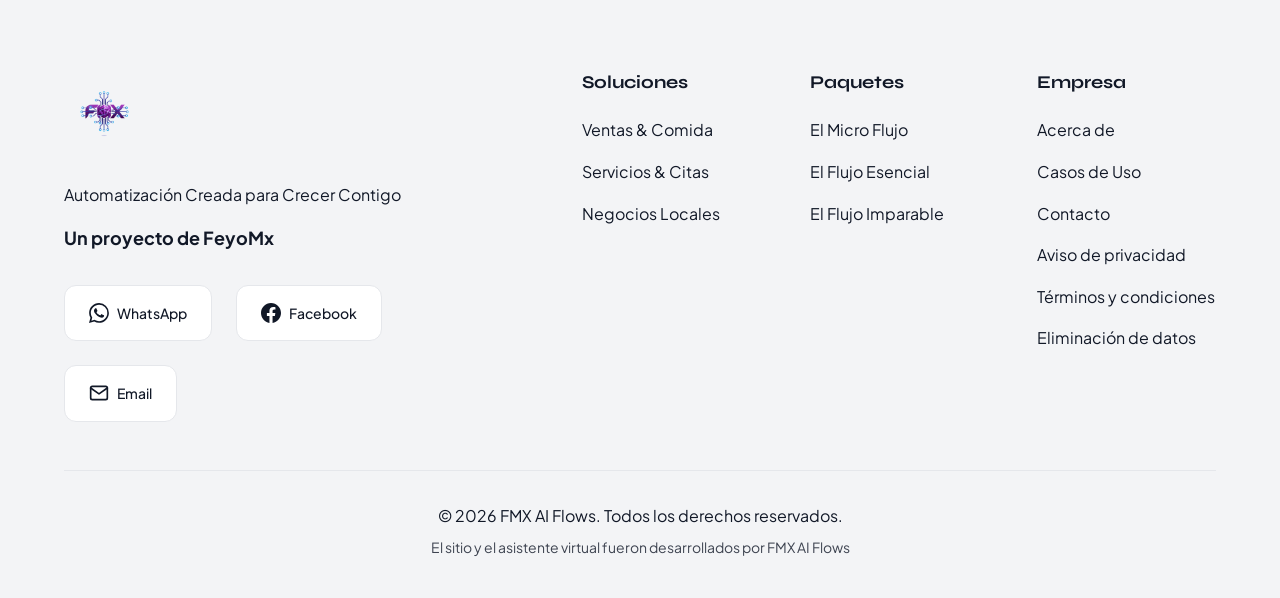
==== commit e5553b55: "chore(site): add Meta data deletion page" ====
--- a/index.html
+++ b/index.html
@@ -972,6 +972,24 @@
         </div>
     </section>
 
+    <!-- Meta Connection Section -->
+    <section id="conexion-meta" class="cta-section">
+        <div class="container">
+            <div class="cta-content">
+                <h2>Conecta WhatsApp Business con Meta</h2>
+                <p>Autoriza a FMX AI Flows para listar tu Business Portfolio, WhatsApp Business Account y Phone Number ID, y configurar las automatizaciones contratadas sin compartir contraseñas.</p>
+                <div class="cta-buttons">
+                    <a href="https://api.fmxaiflows.online/auth/meta/login" class="btn btn-primary btn-large" rel="noopener noreferrer" aria-label="Conectar WhatsApp Business con Meta">
+                        Conectar WhatsApp con Meta
+                    </a>
+                    <a href="/eliminacion-de-datos/" class="btn btn-secondary btn-large">
+                        Ver eliminación de datos
+                    </a>
+                </div>
+            </div>
+        </div>
+    </section>
+
     <!-- CTA Section -->
     <section id="contacto" class="cta-section">
         <div class="container">
@@ -1051,6 +1069,7 @@
                             <li><a href="#contacto">Contacto</a></li>
                             <li><a href="/aviso-de-privacidad/">Aviso de privacidad</a></li>
                             <li><a href="/terminos-y-condiciones/">Términos y condiciones</a></li>
+                            <li><a href="/eliminacion-de-datos/">Eliminación de datos</a></li>
                         </ul>
                     </div>
                 </div>
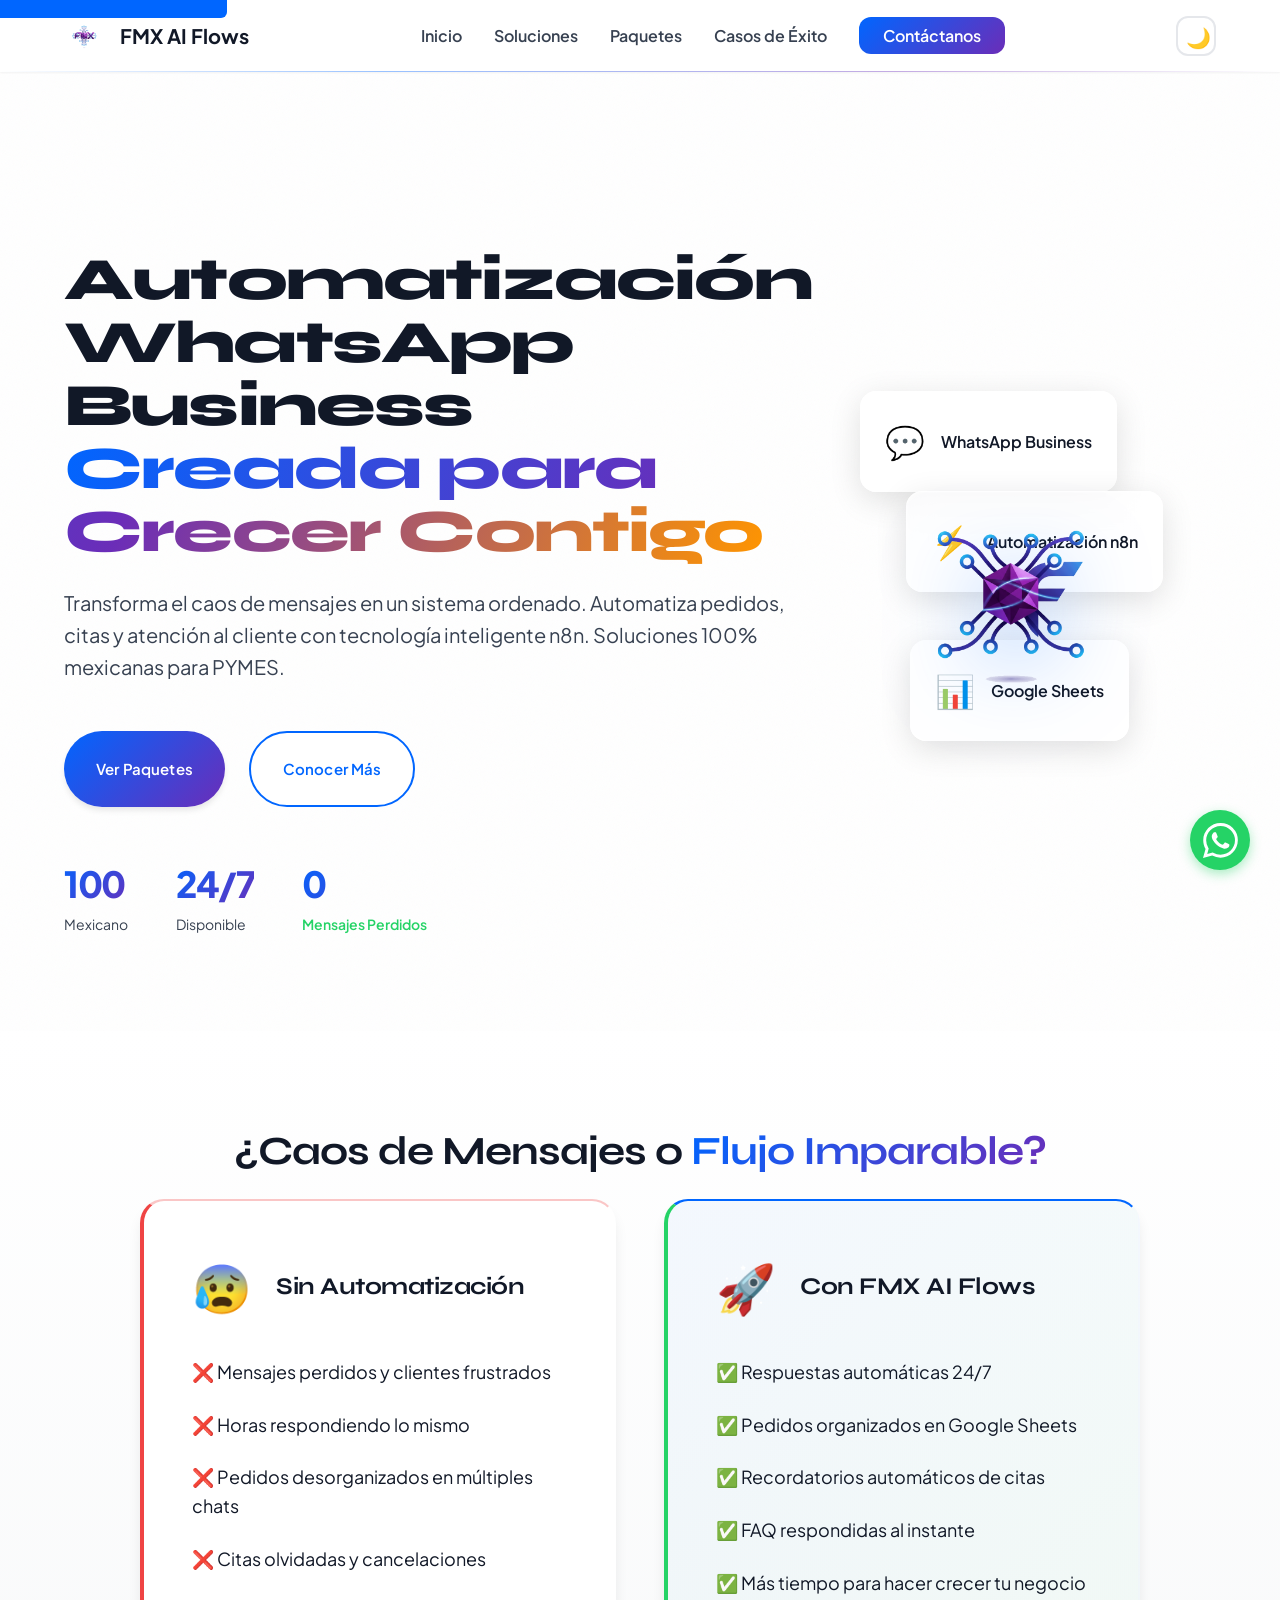
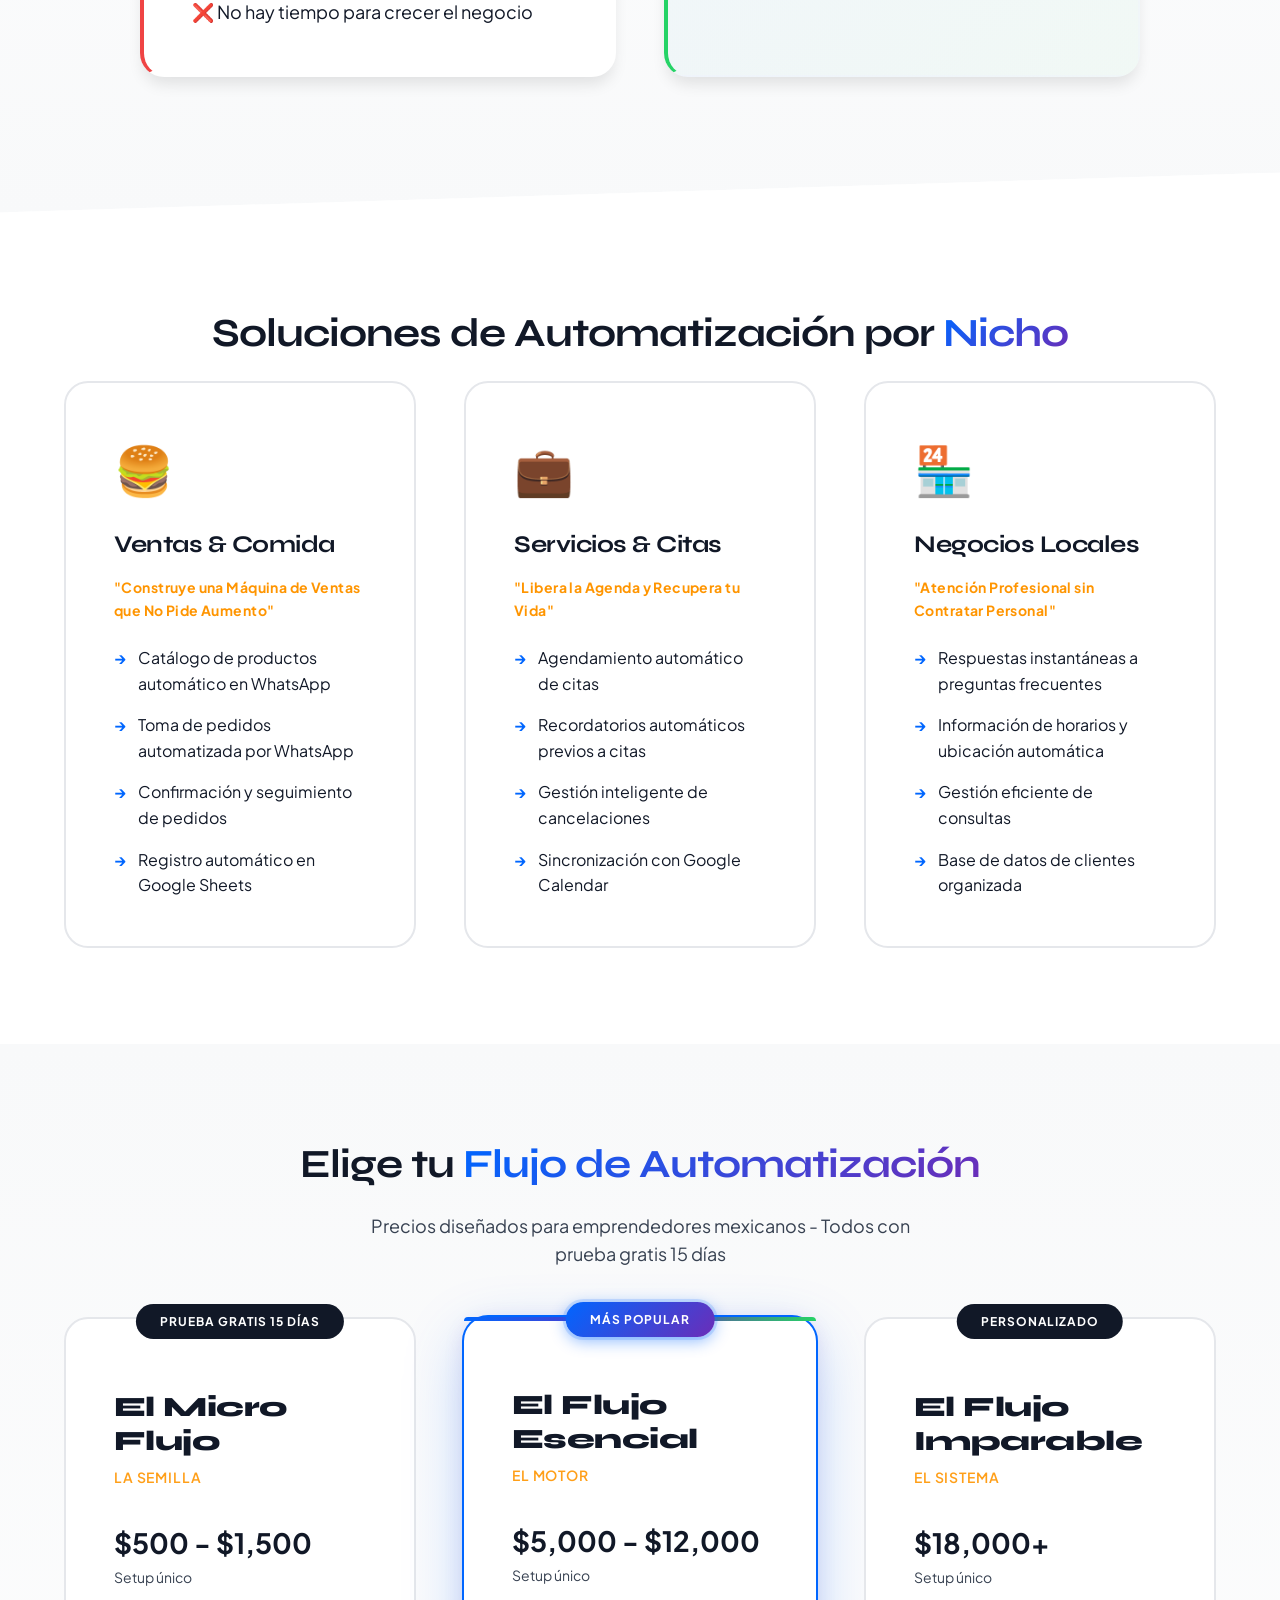
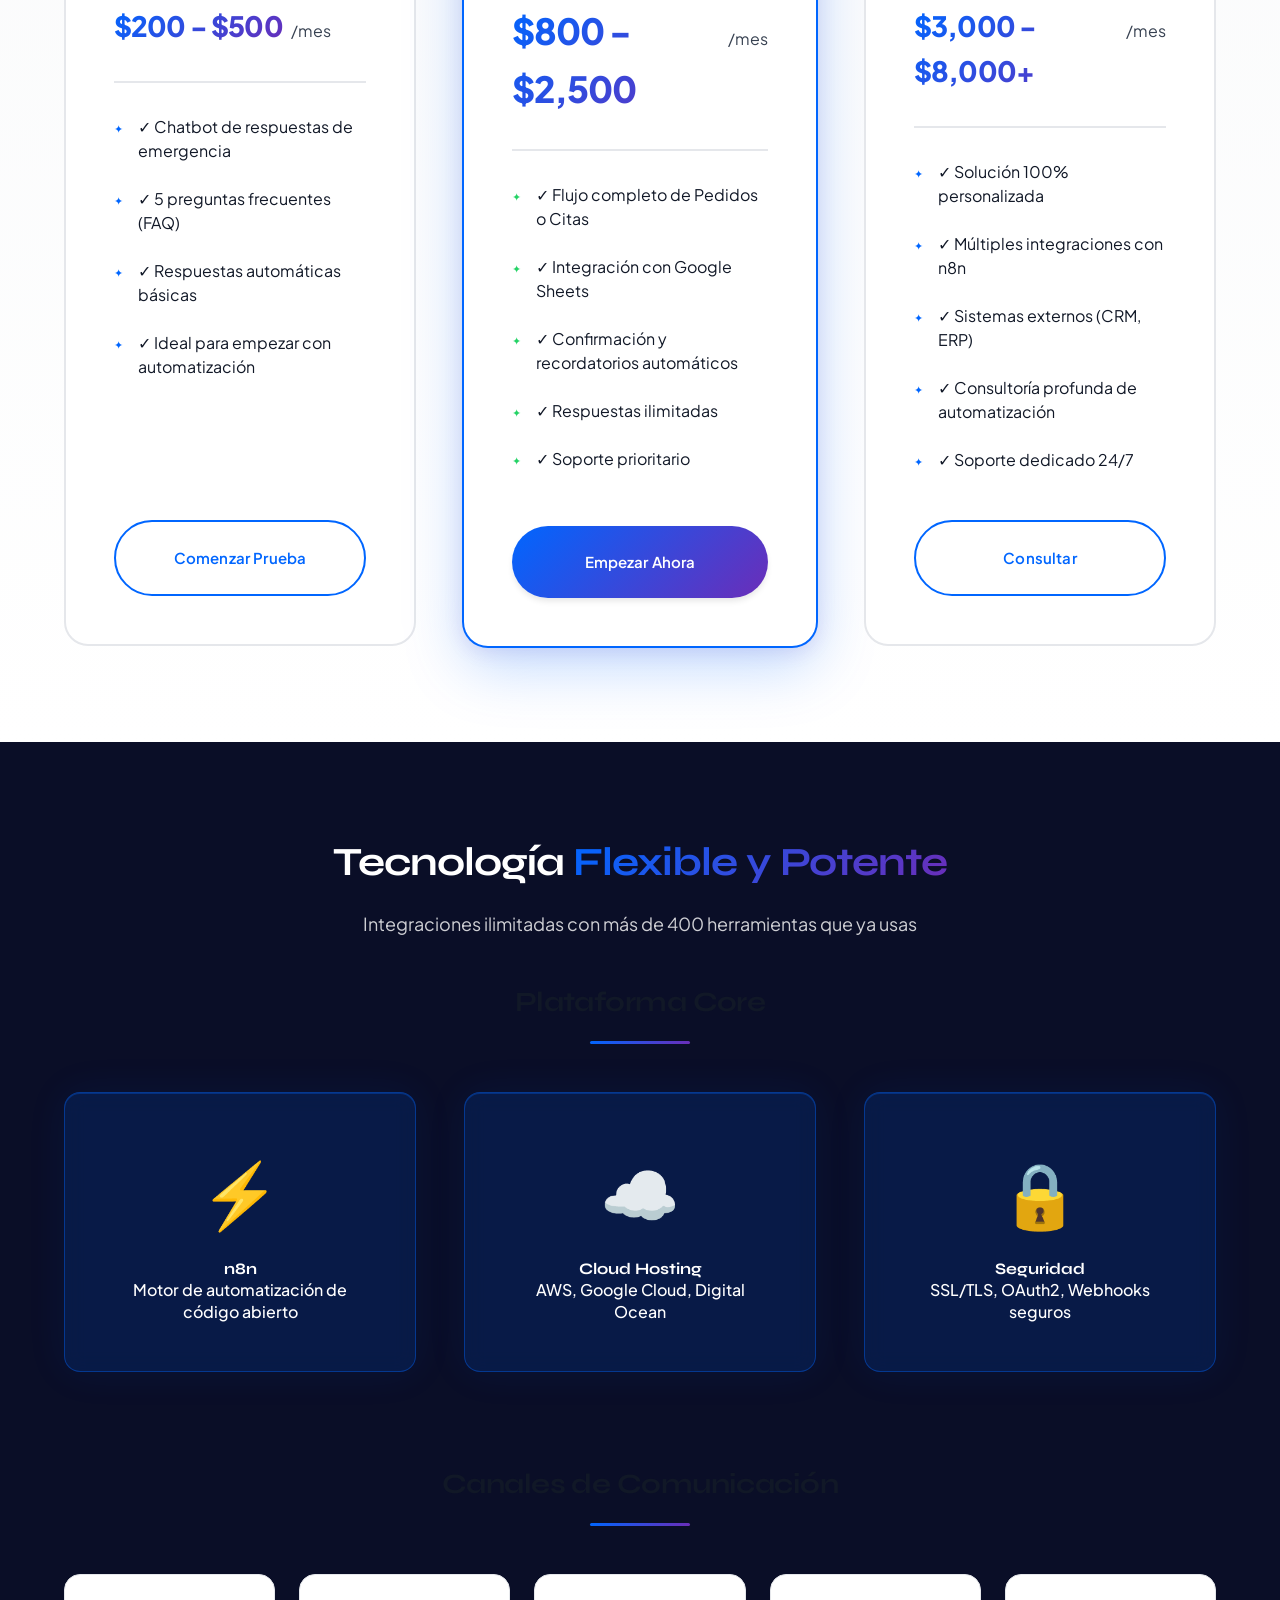
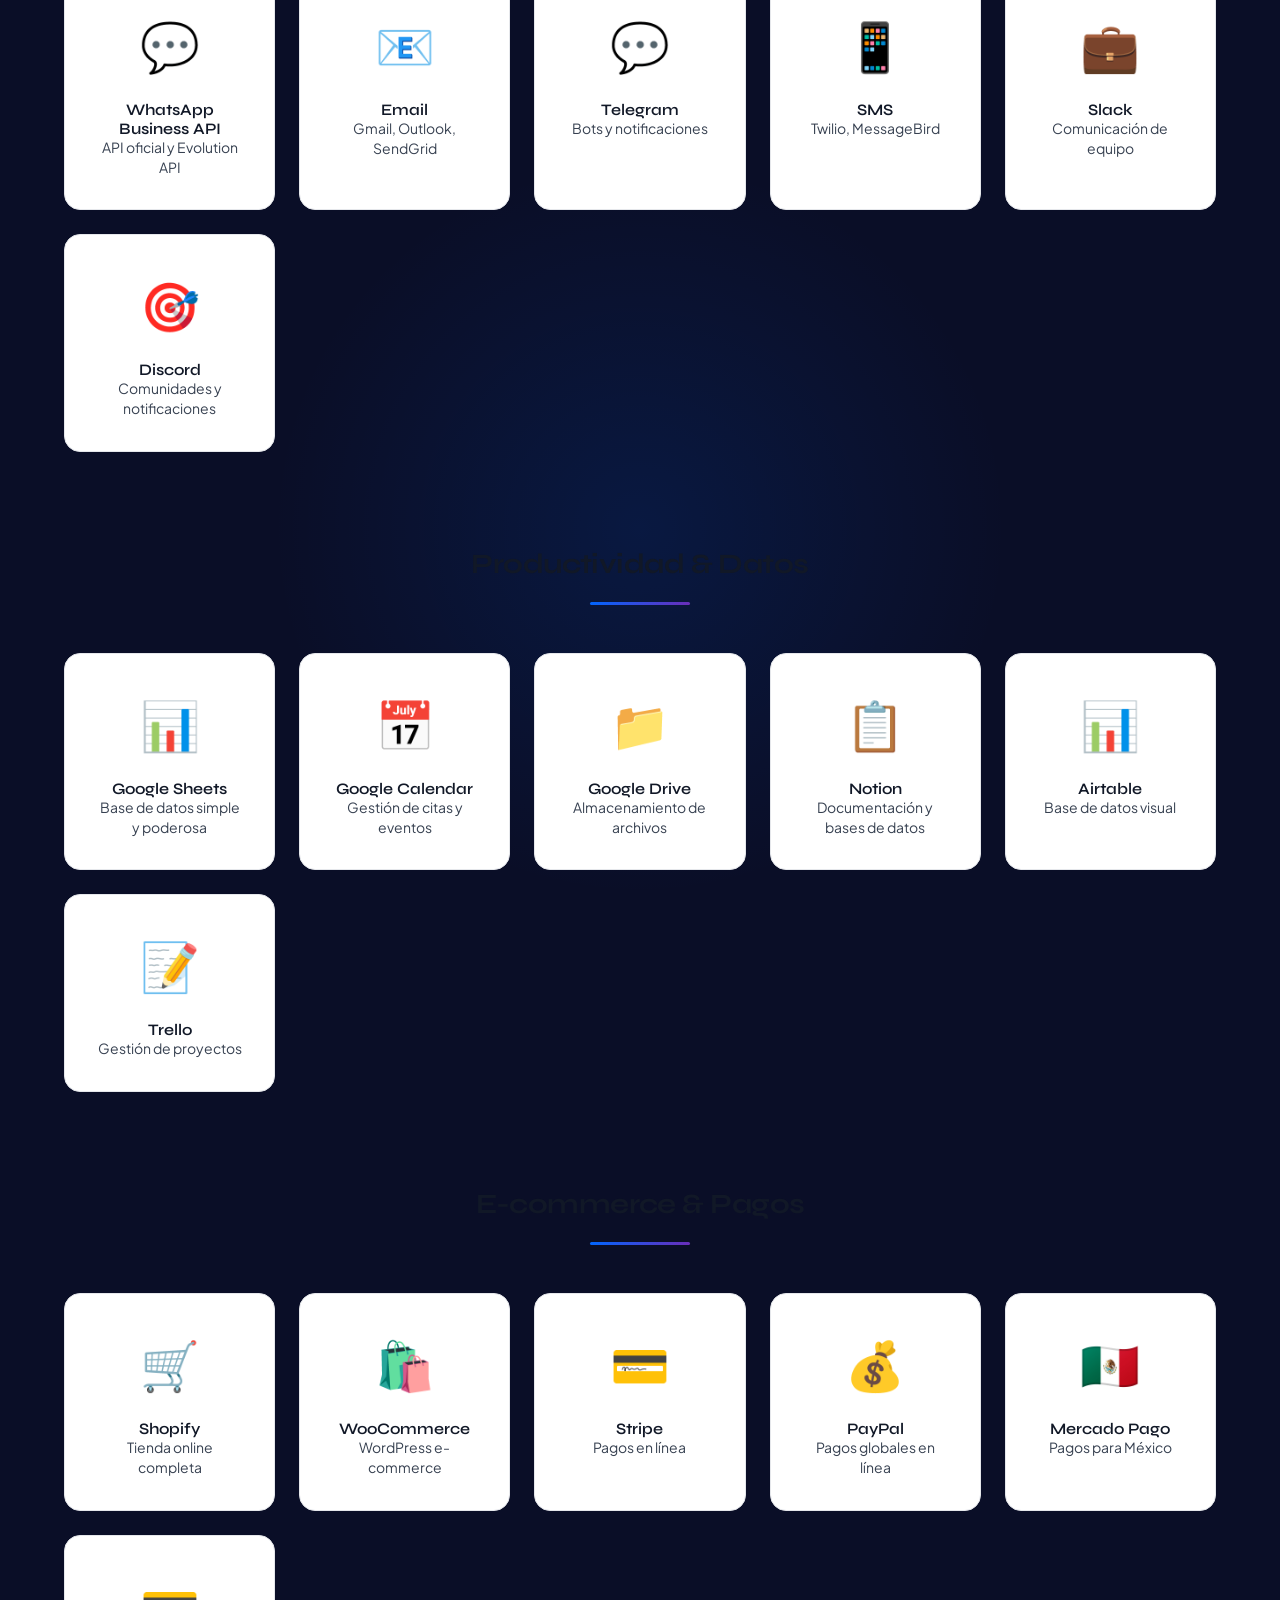
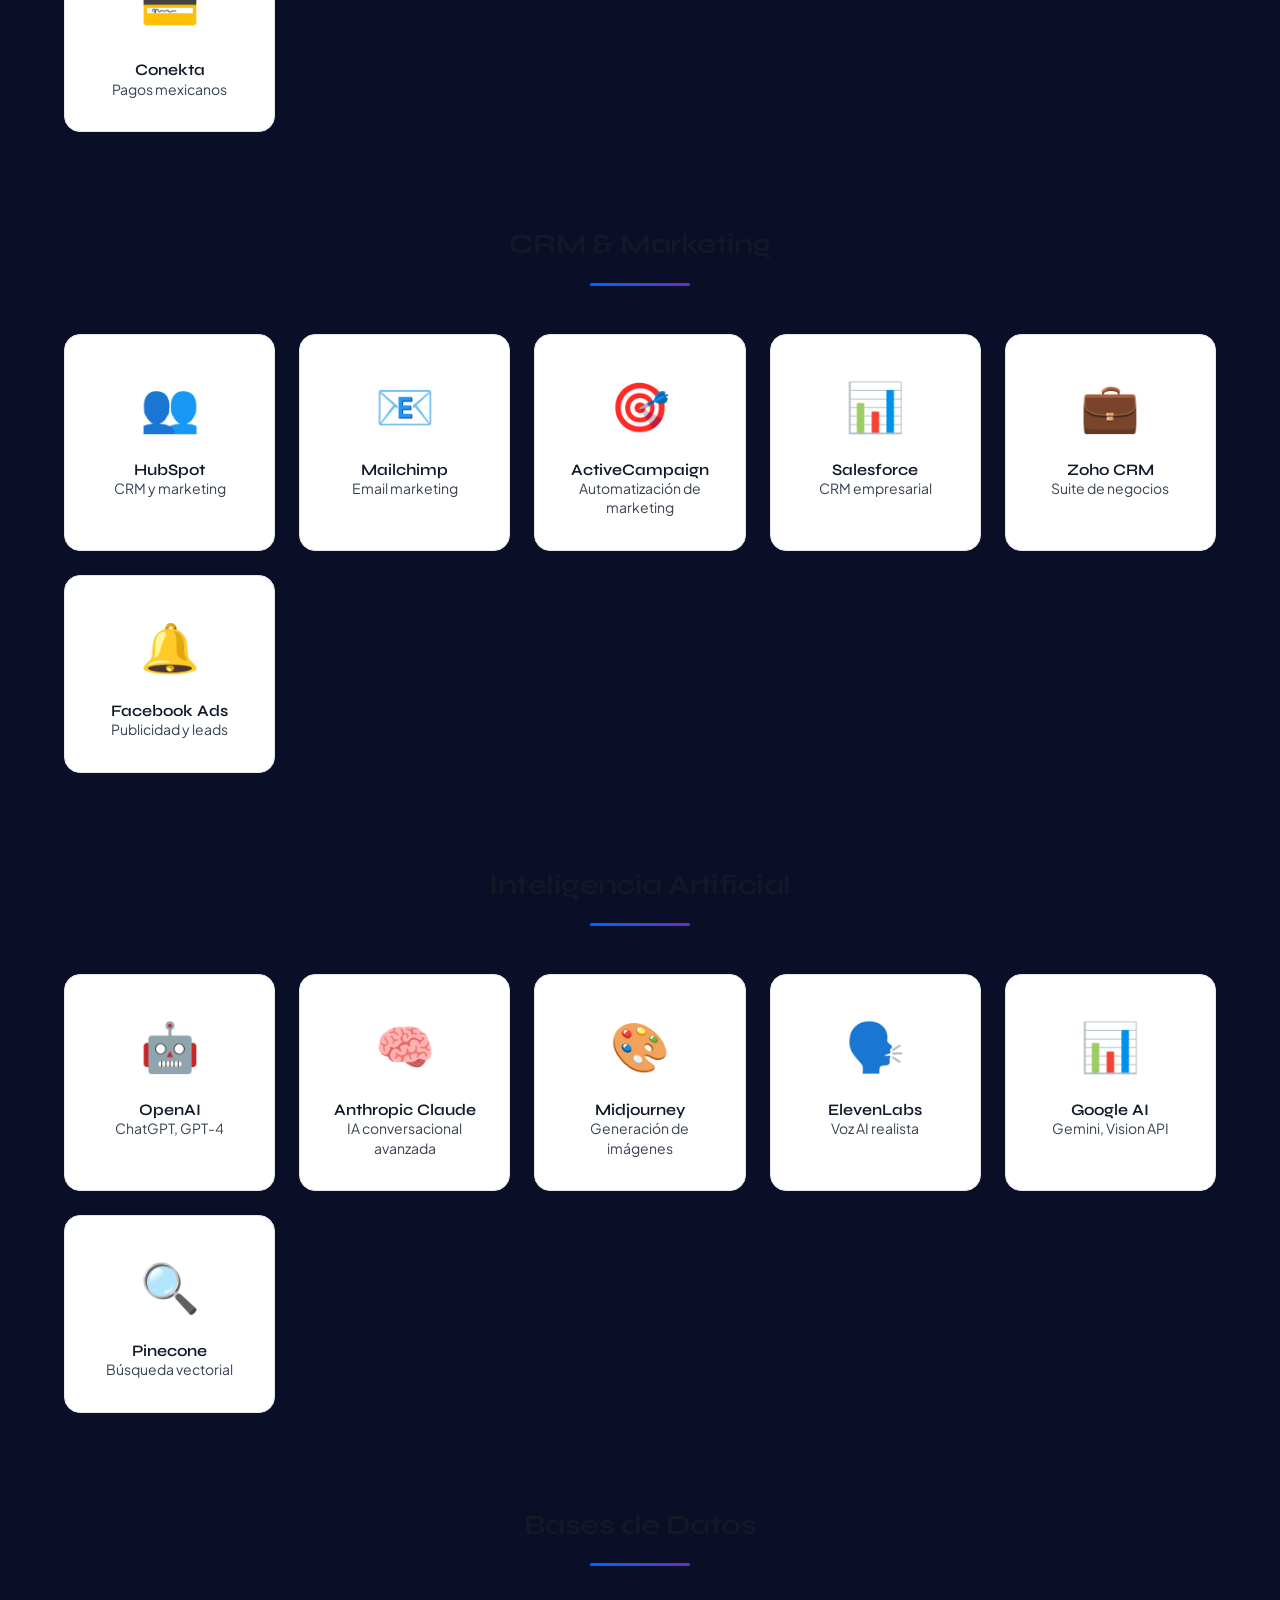
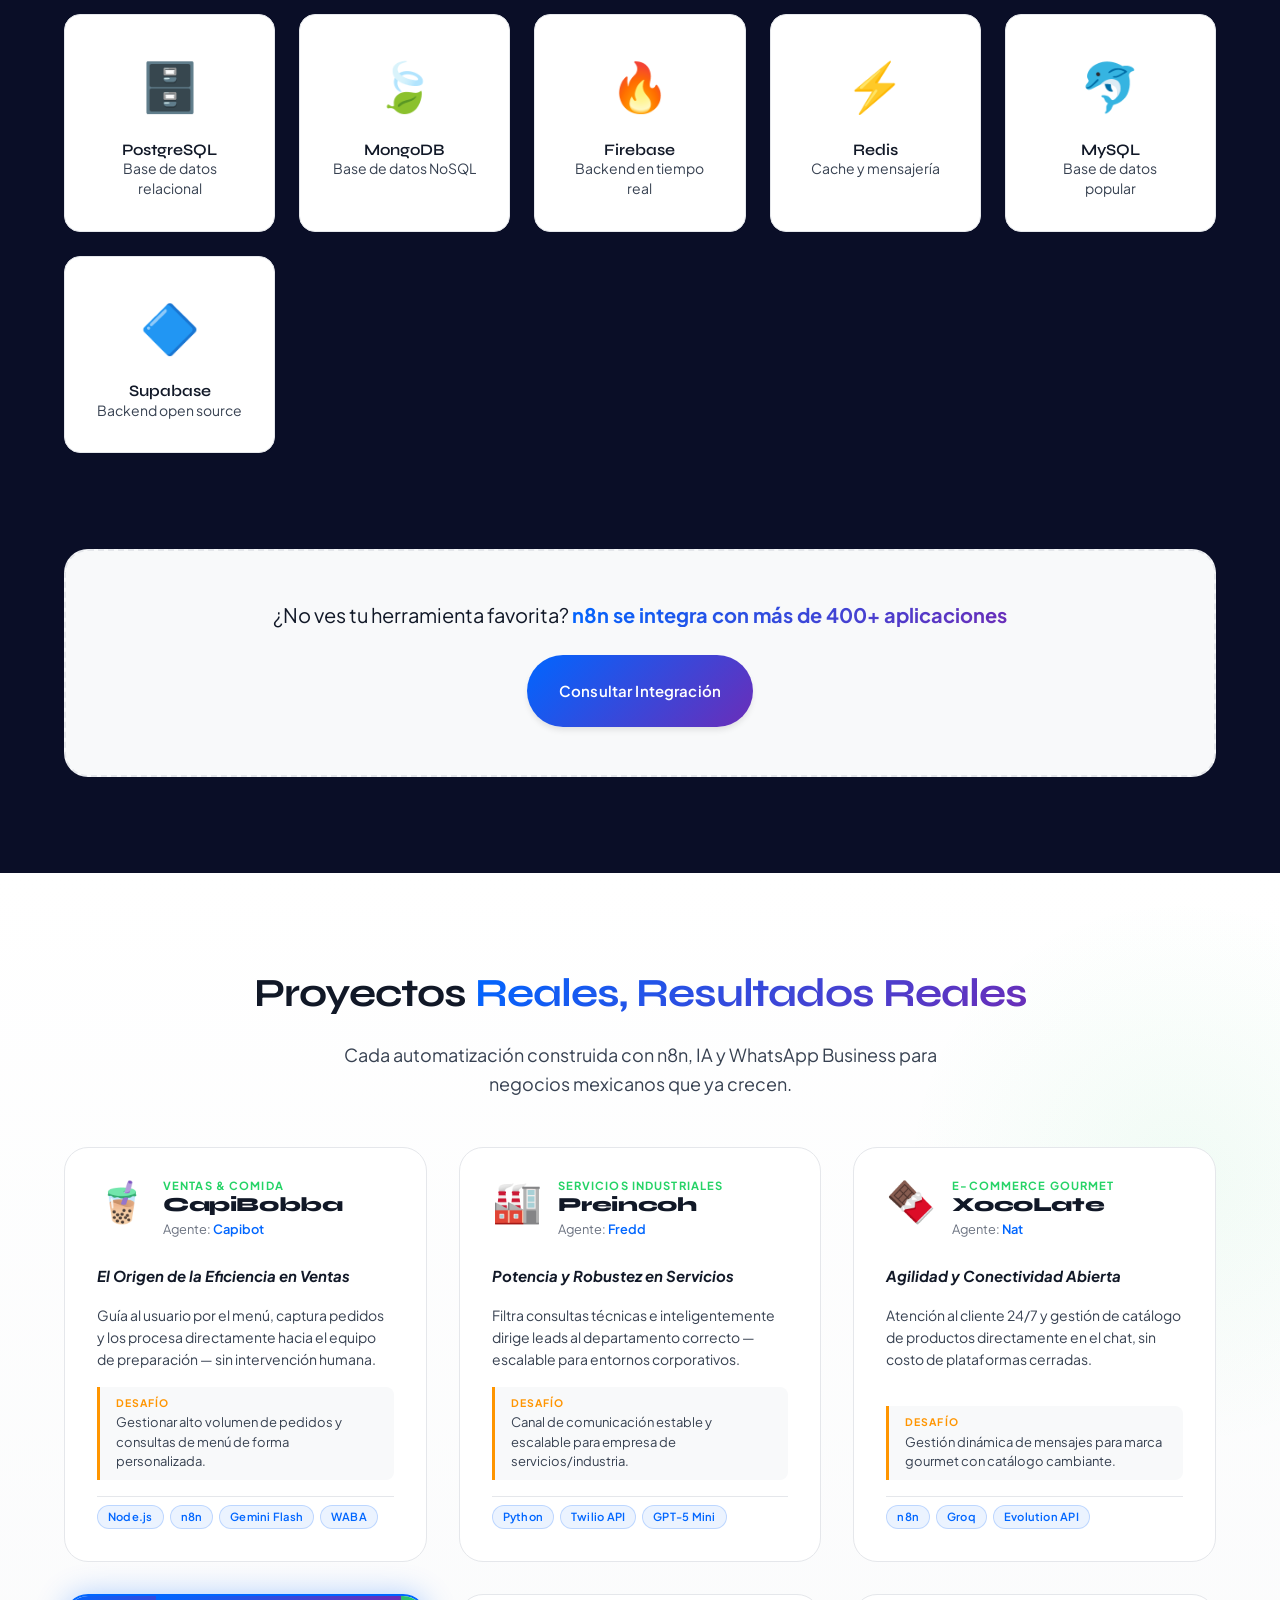
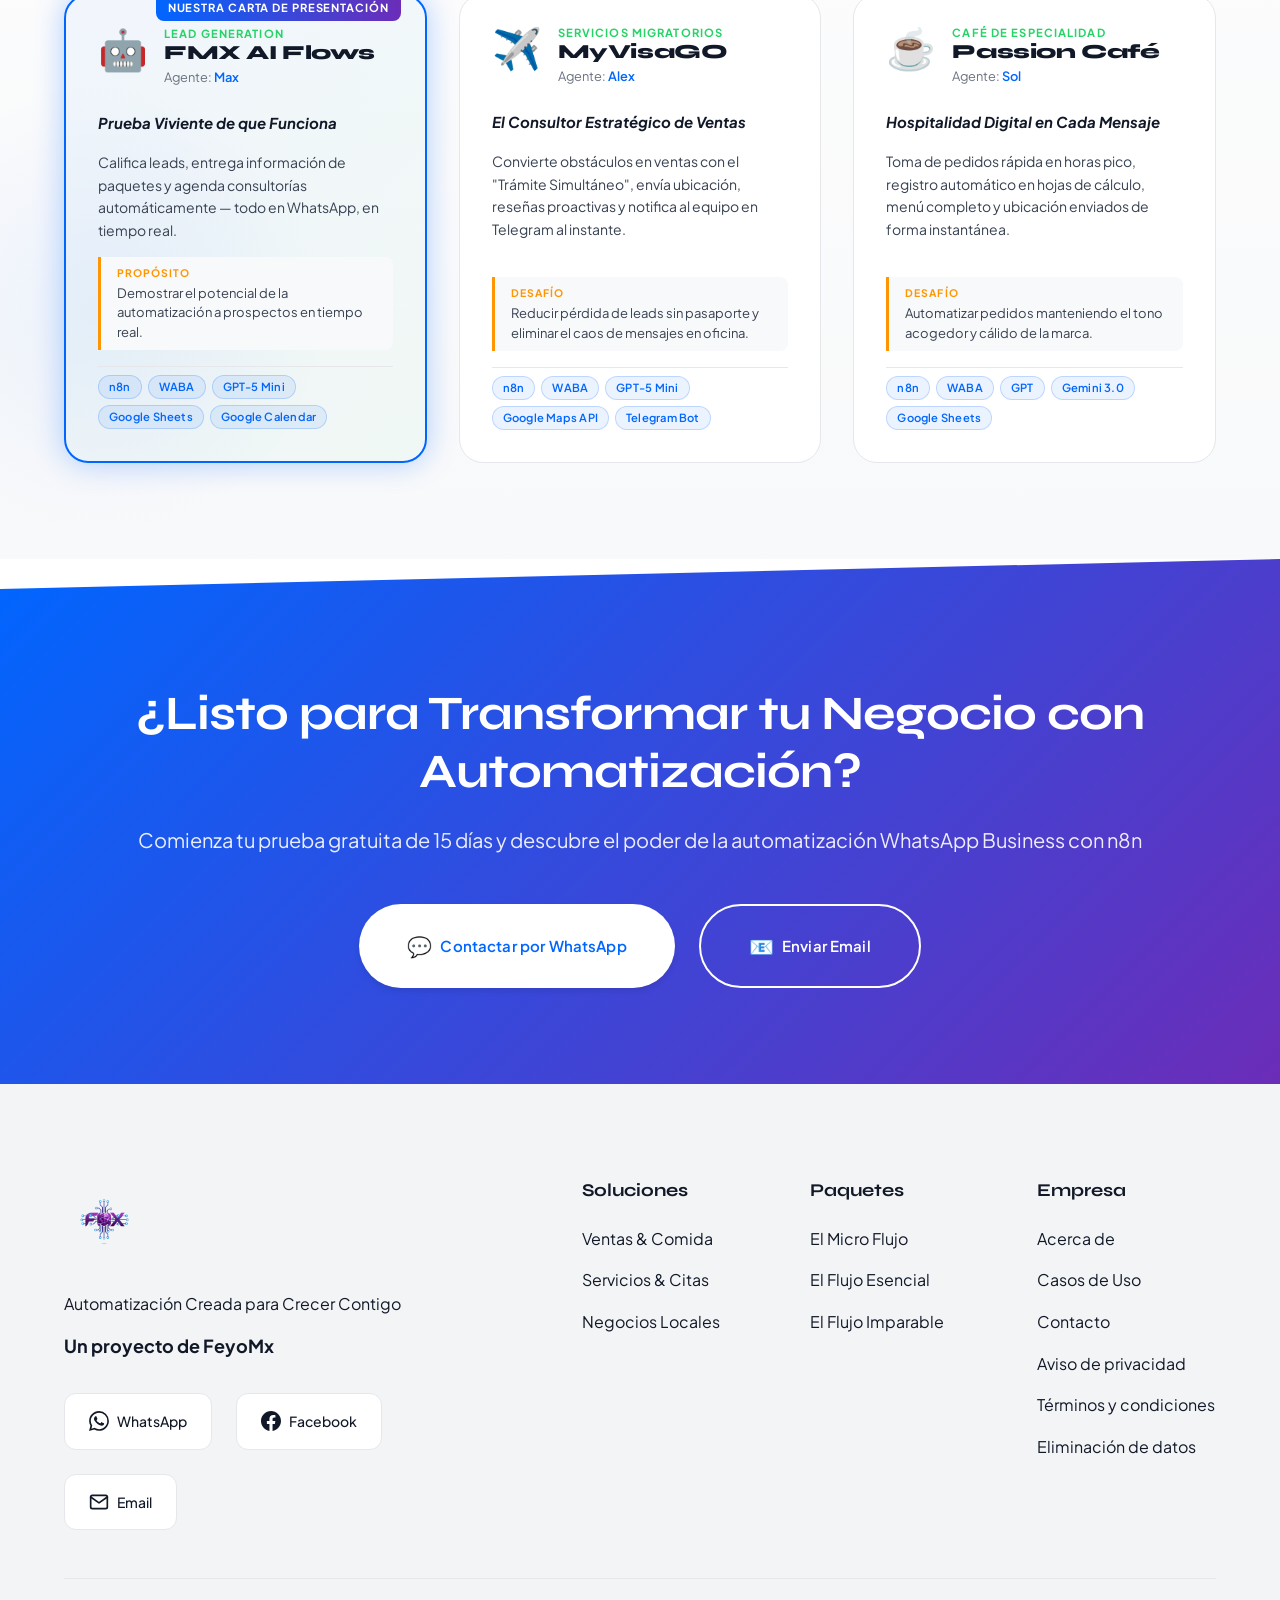
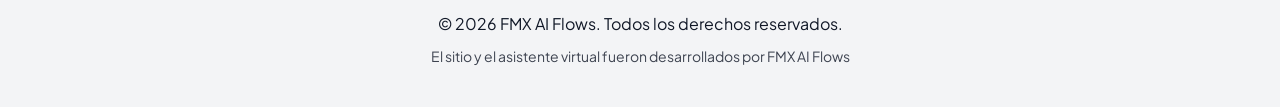
==== commit ea4d94e5: "fix(site): remove public meta onboarding entry" ====
--- a/index.html
+++ b/index.html
@@ -972,24 +972,6 @@
         </div>
     </section>
 
-    <!-- Meta Connection Section -->
-    <section id="conexion-meta" class="cta-section">
-        <div class="container">
-            <div class="cta-content">
-                <h2>Conecta WhatsApp Business con Meta</h2>
-                <p>Autoriza a FMX AI Flows para listar tu Business Portfolio, WhatsApp Business Account y Phone Number ID, y configurar las automatizaciones contratadas sin compartir contraseñas.</p>
-                <div class="cta-buttons">
-                    <a href="https://api.fmxaiflows.online/auth/meta/login" class="btn btn-primary btn-large" rel="noopener noreferrer" aria-label="Conectar WhatsApp Business con Meta">
-                        Conectar WhatsApp con Meta
-                    </a>
-                    <a href="/eliminacion-de-datos/" class="btn btn-secondary btn-large">
-                        Ver eliminación de datos
-                    </a>
-                </div>
-            </div>
-        </div>
-    </section>
-
     <!-- CTA Section -->
     <section id="contacto" class="cta-section">
         <div class="container">
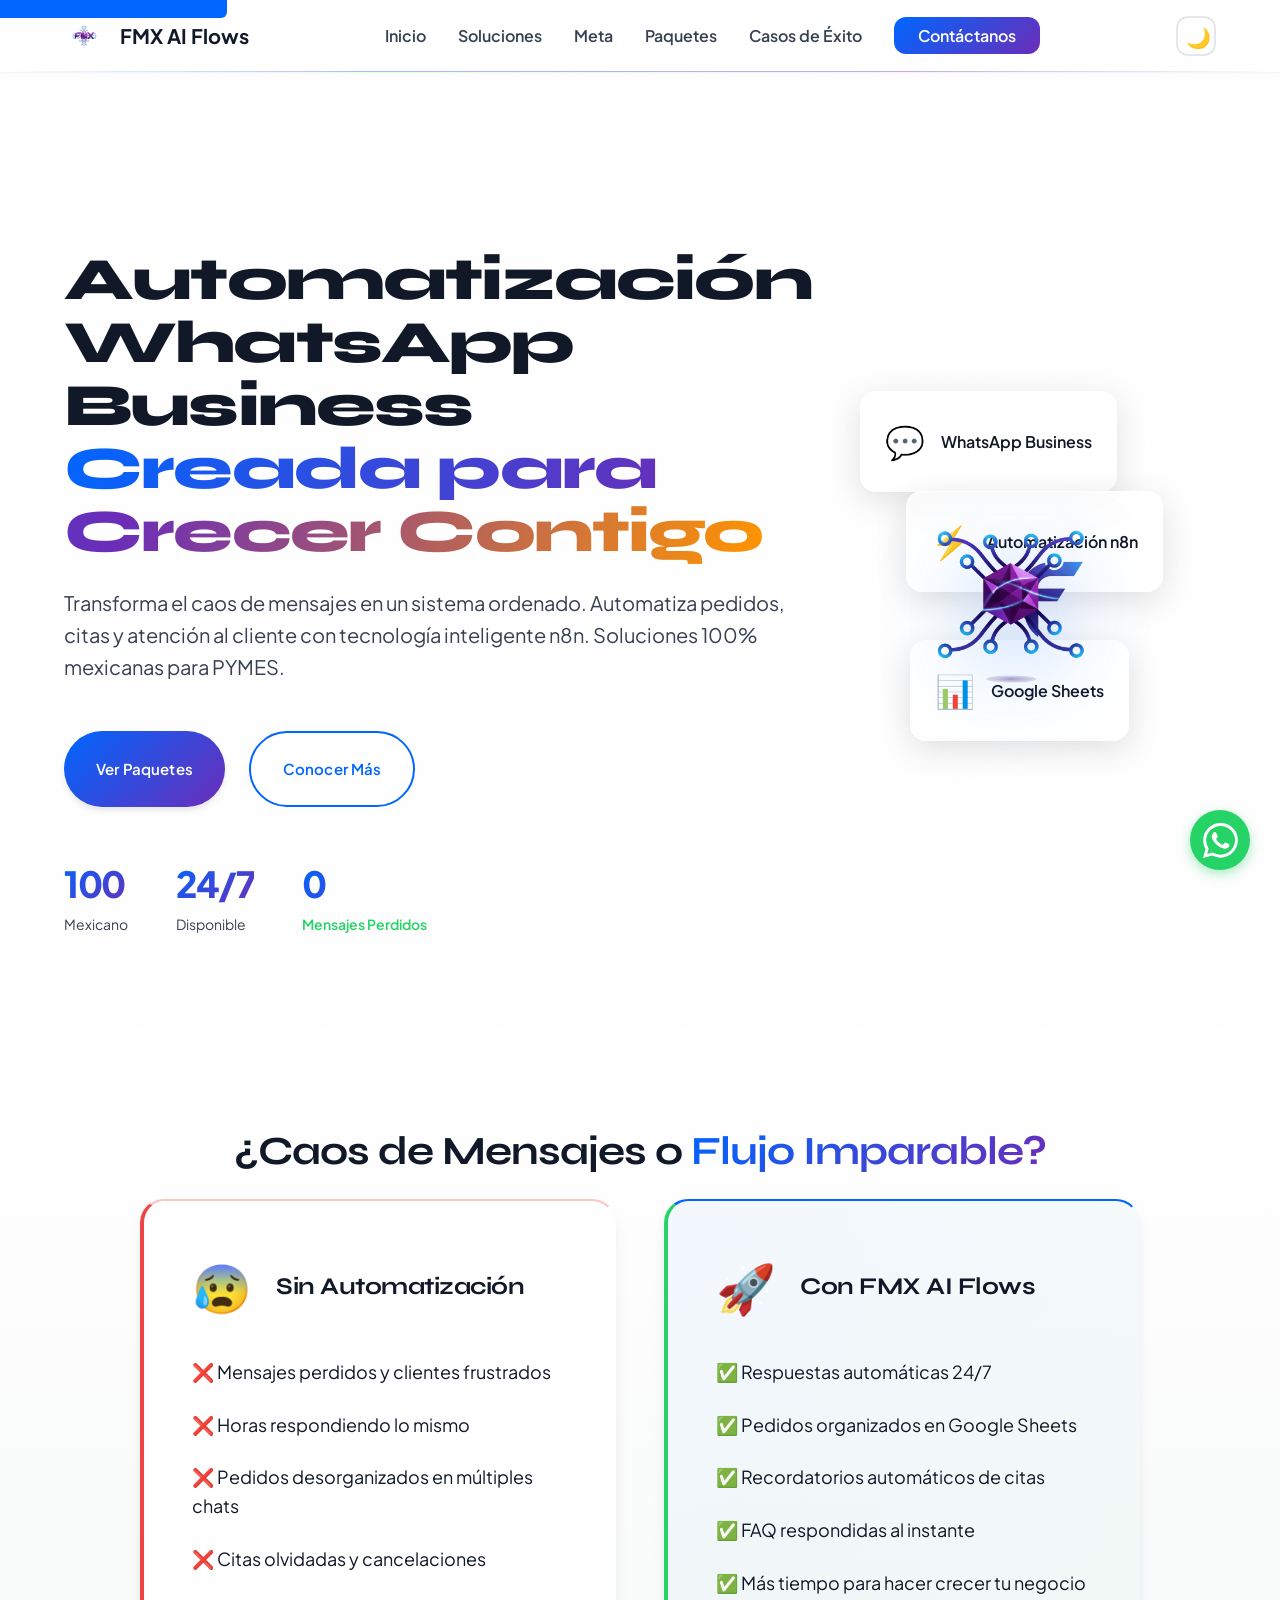
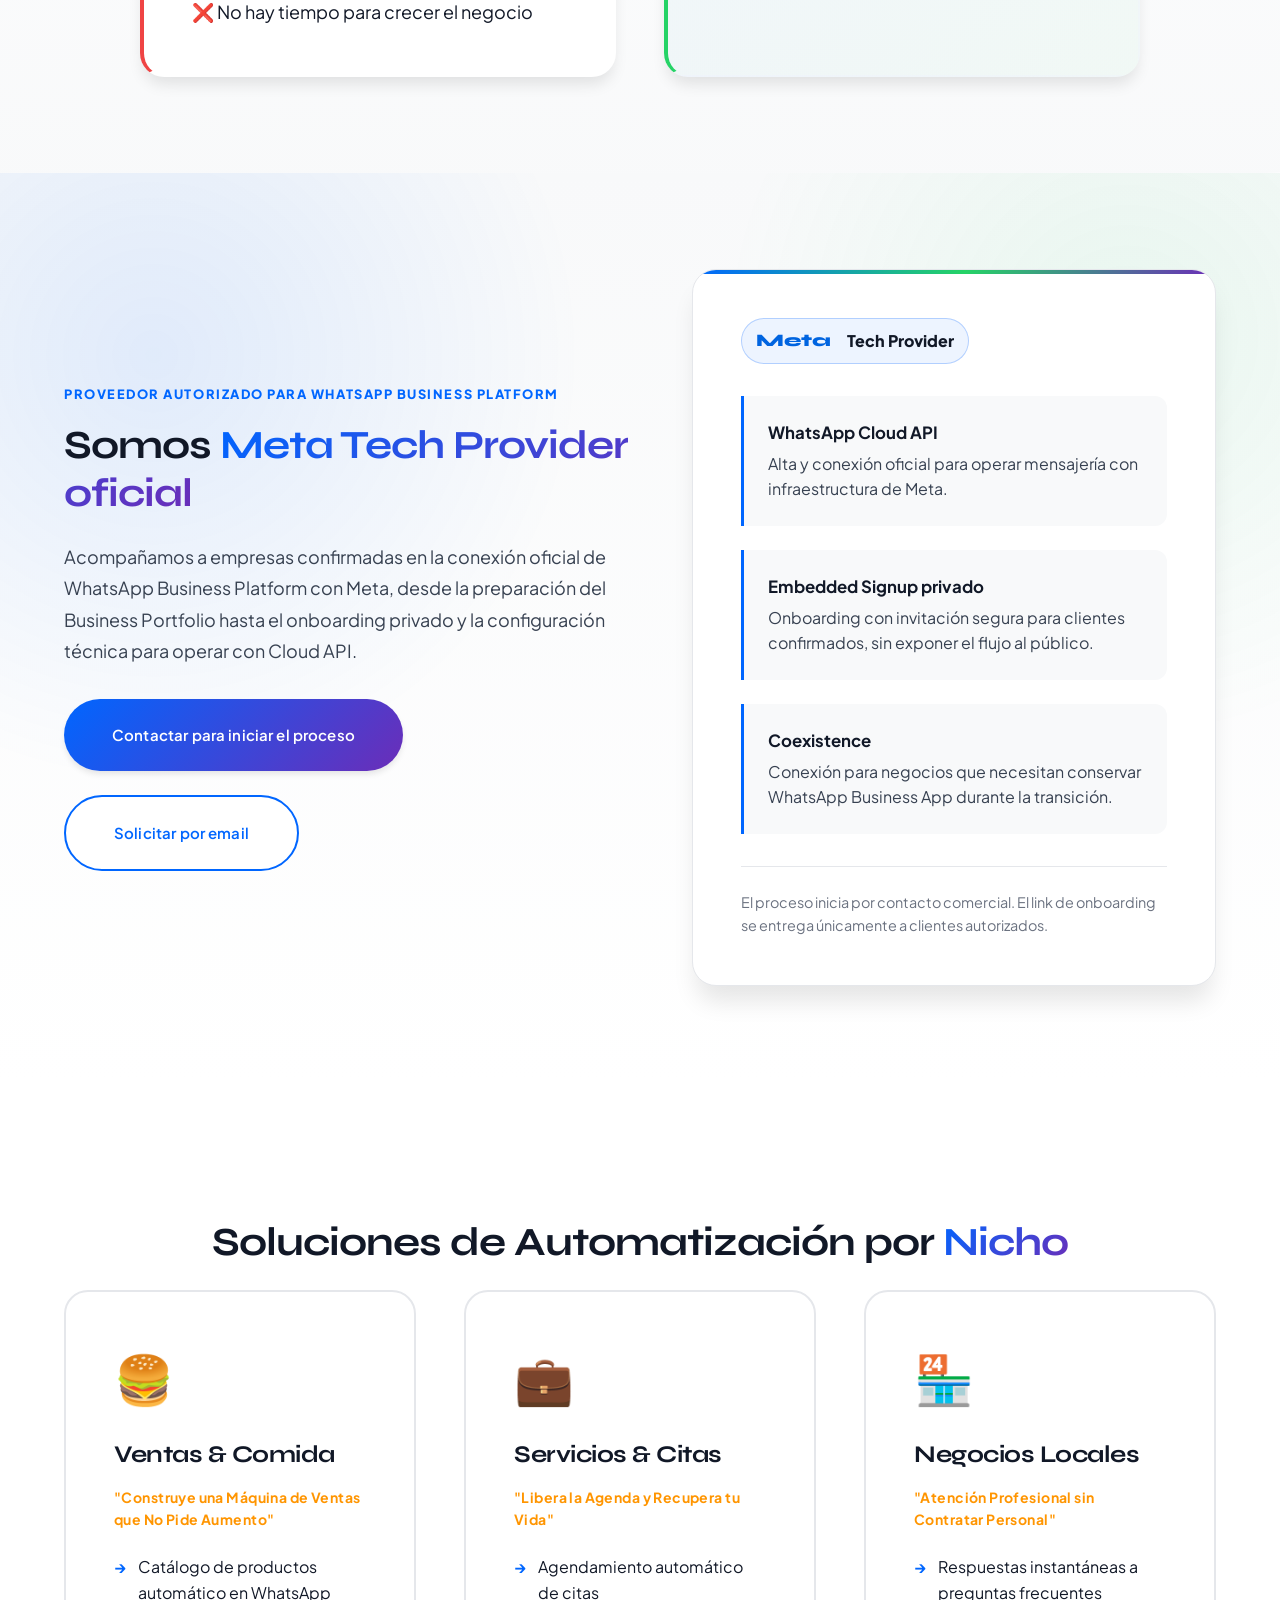
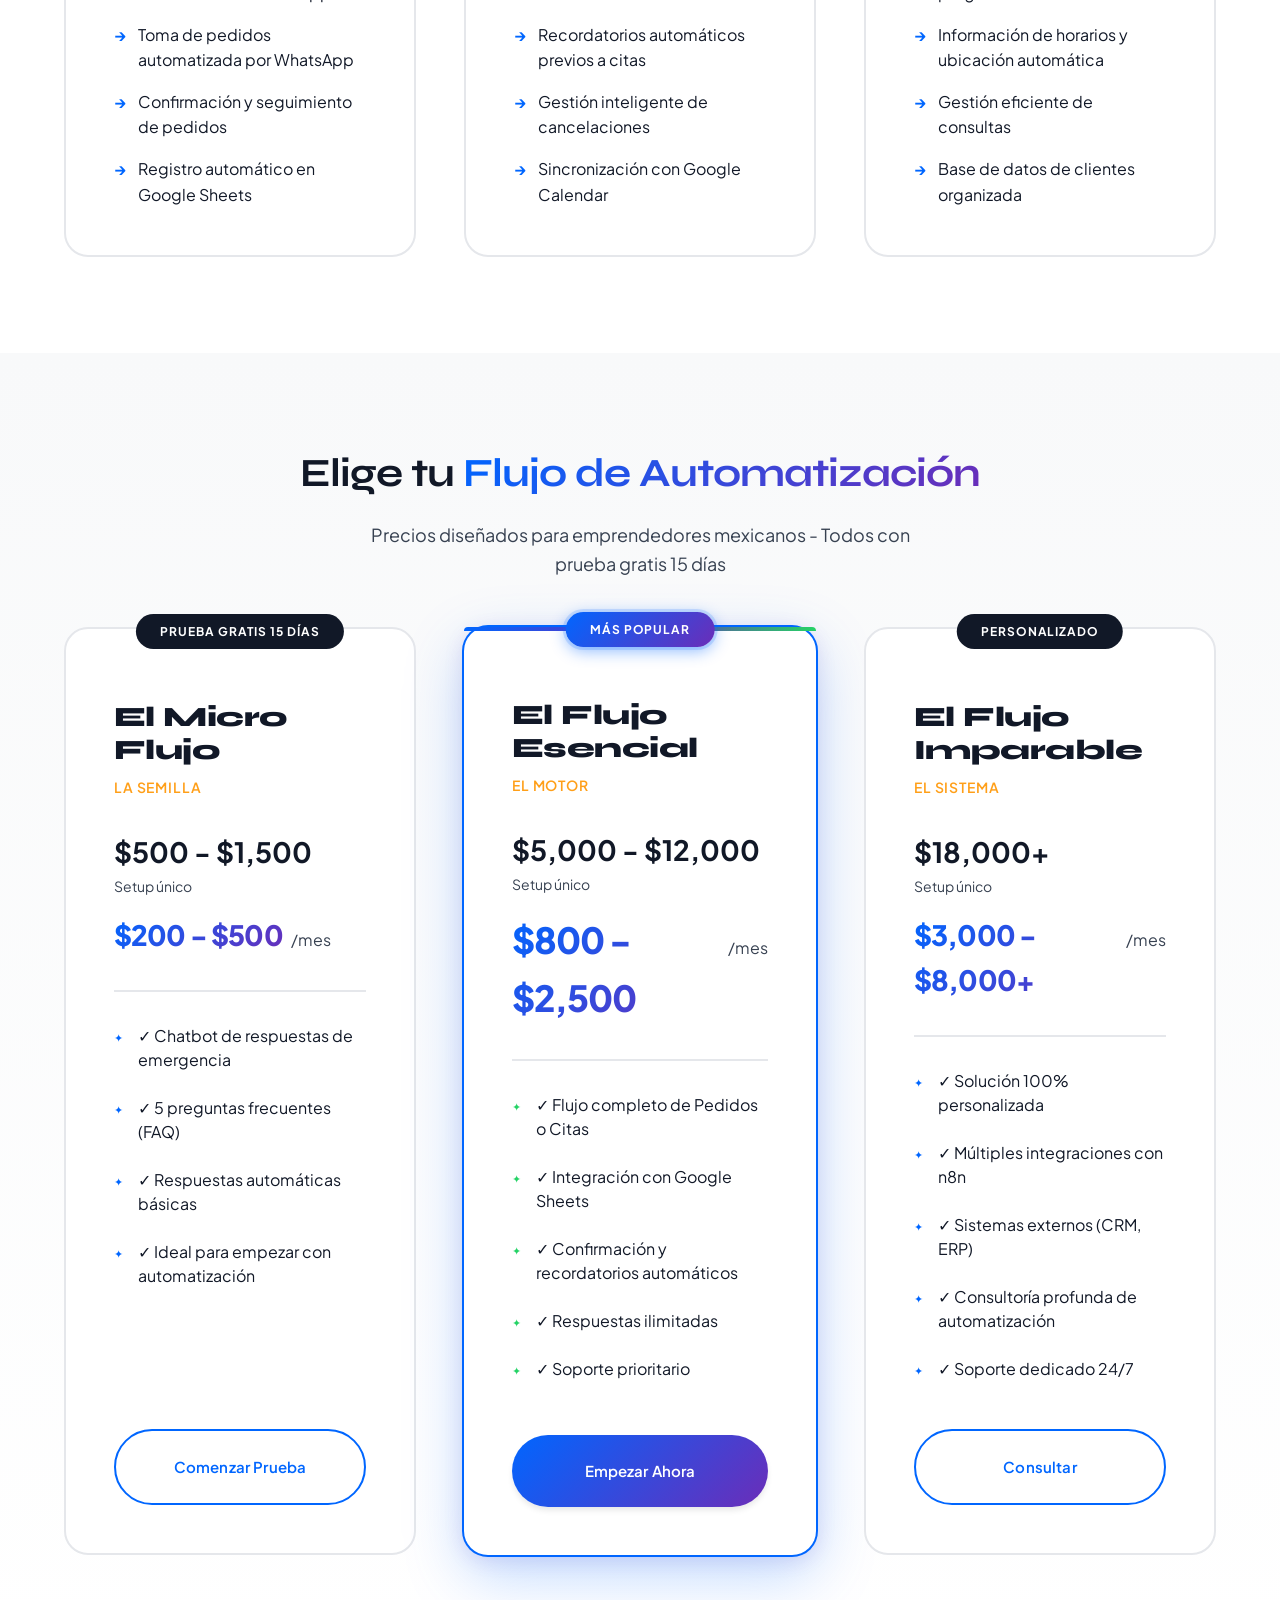
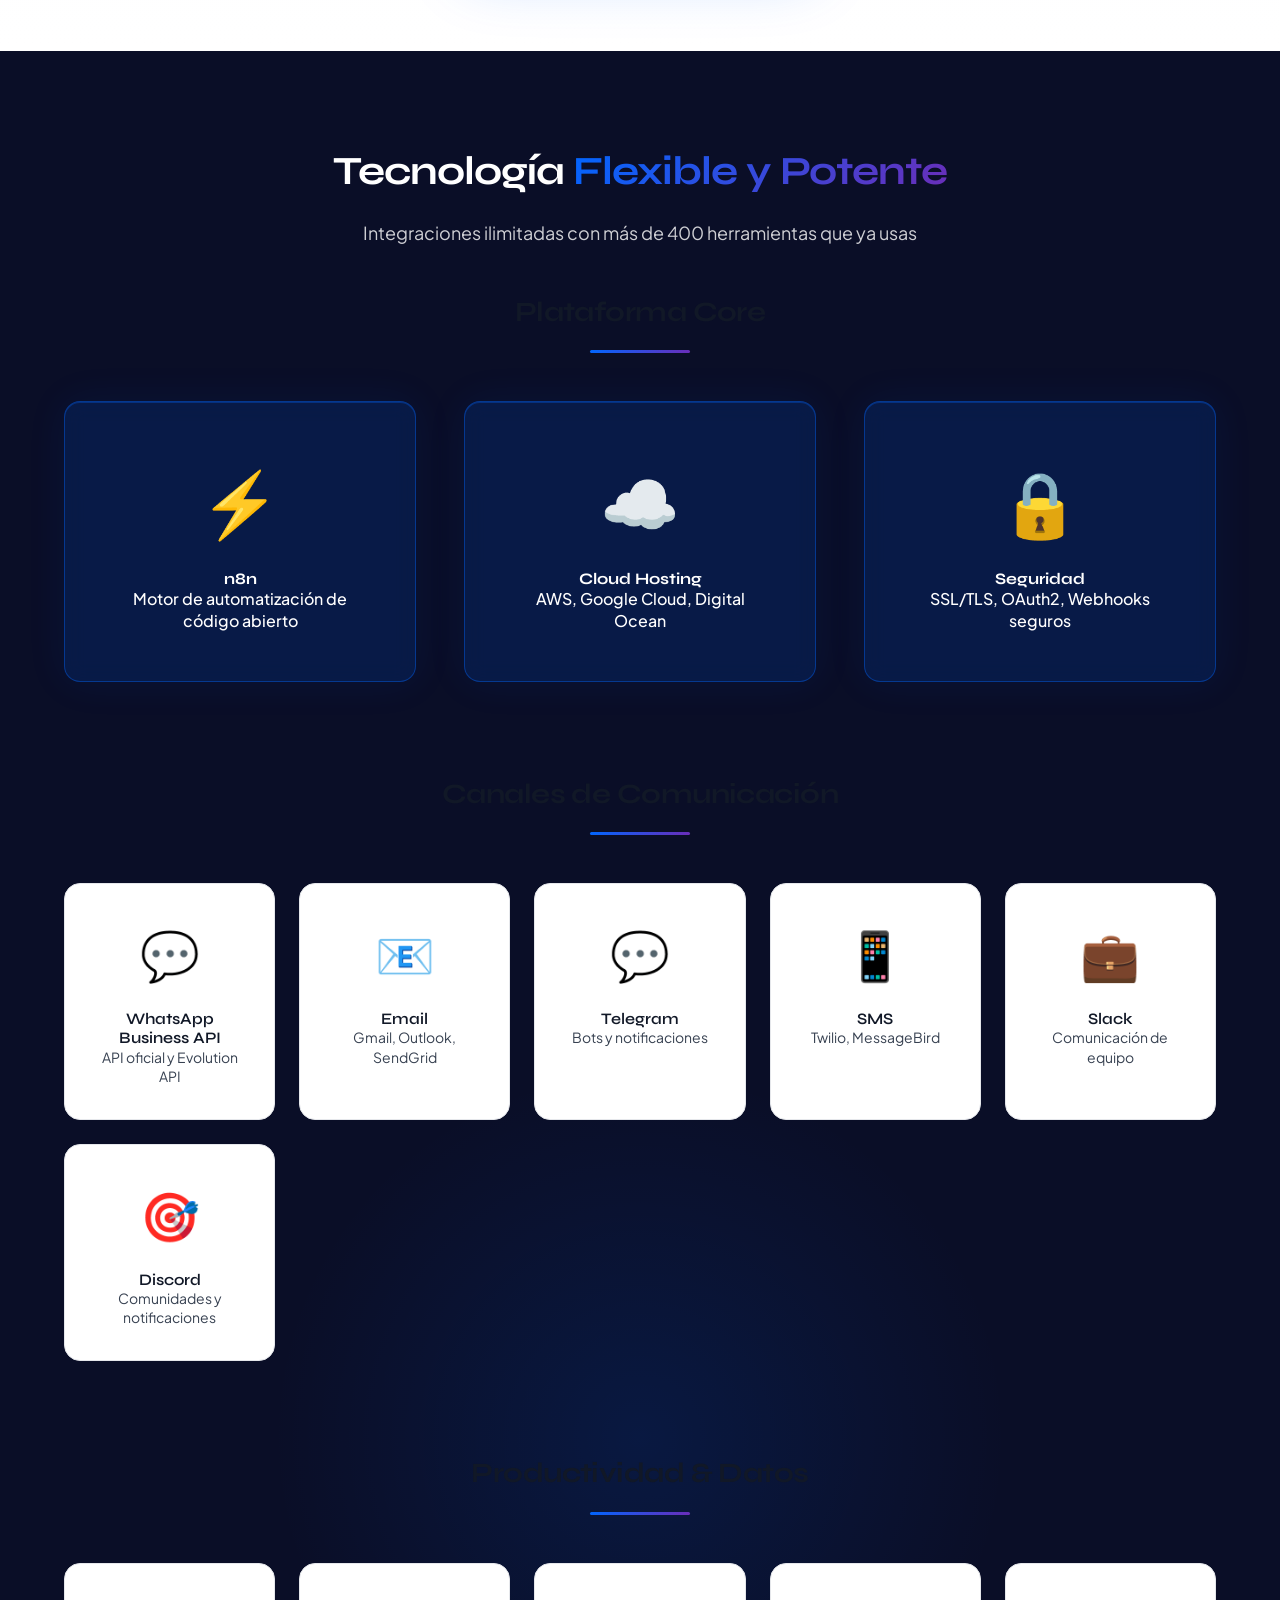
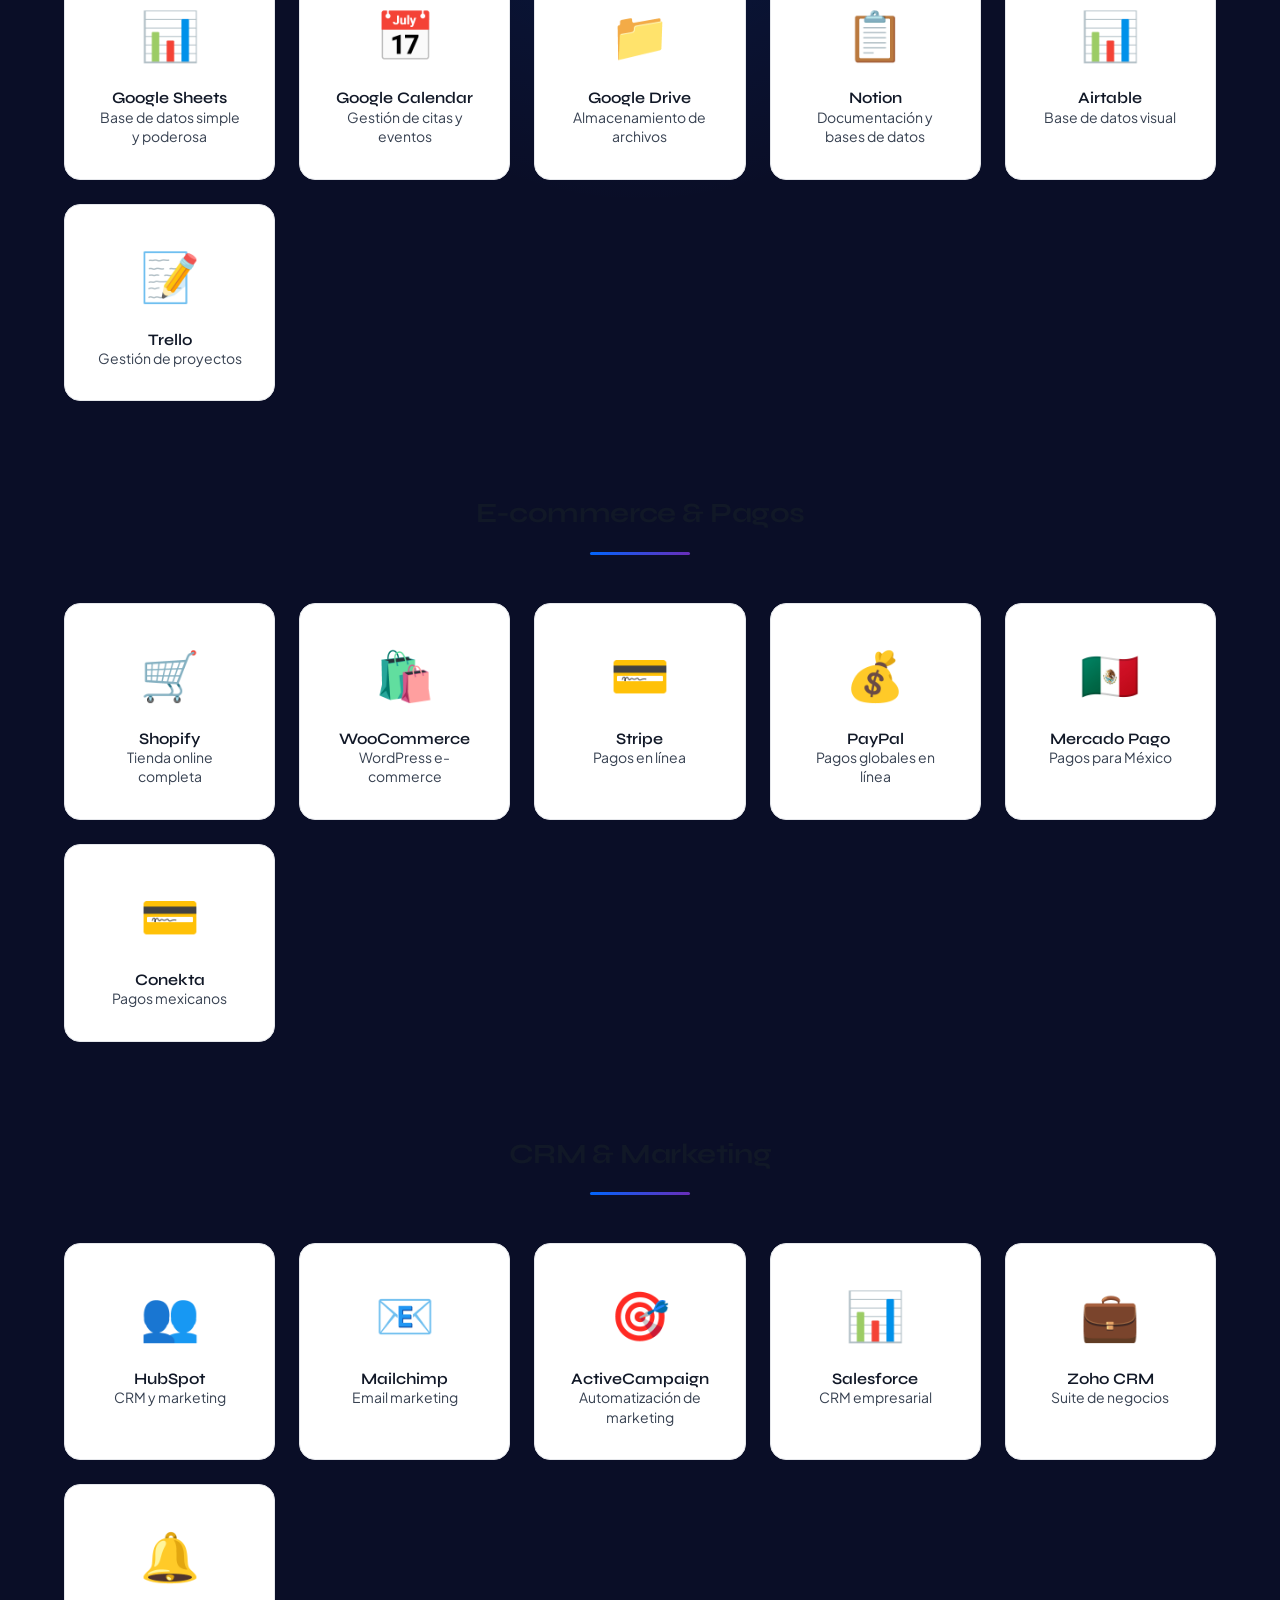
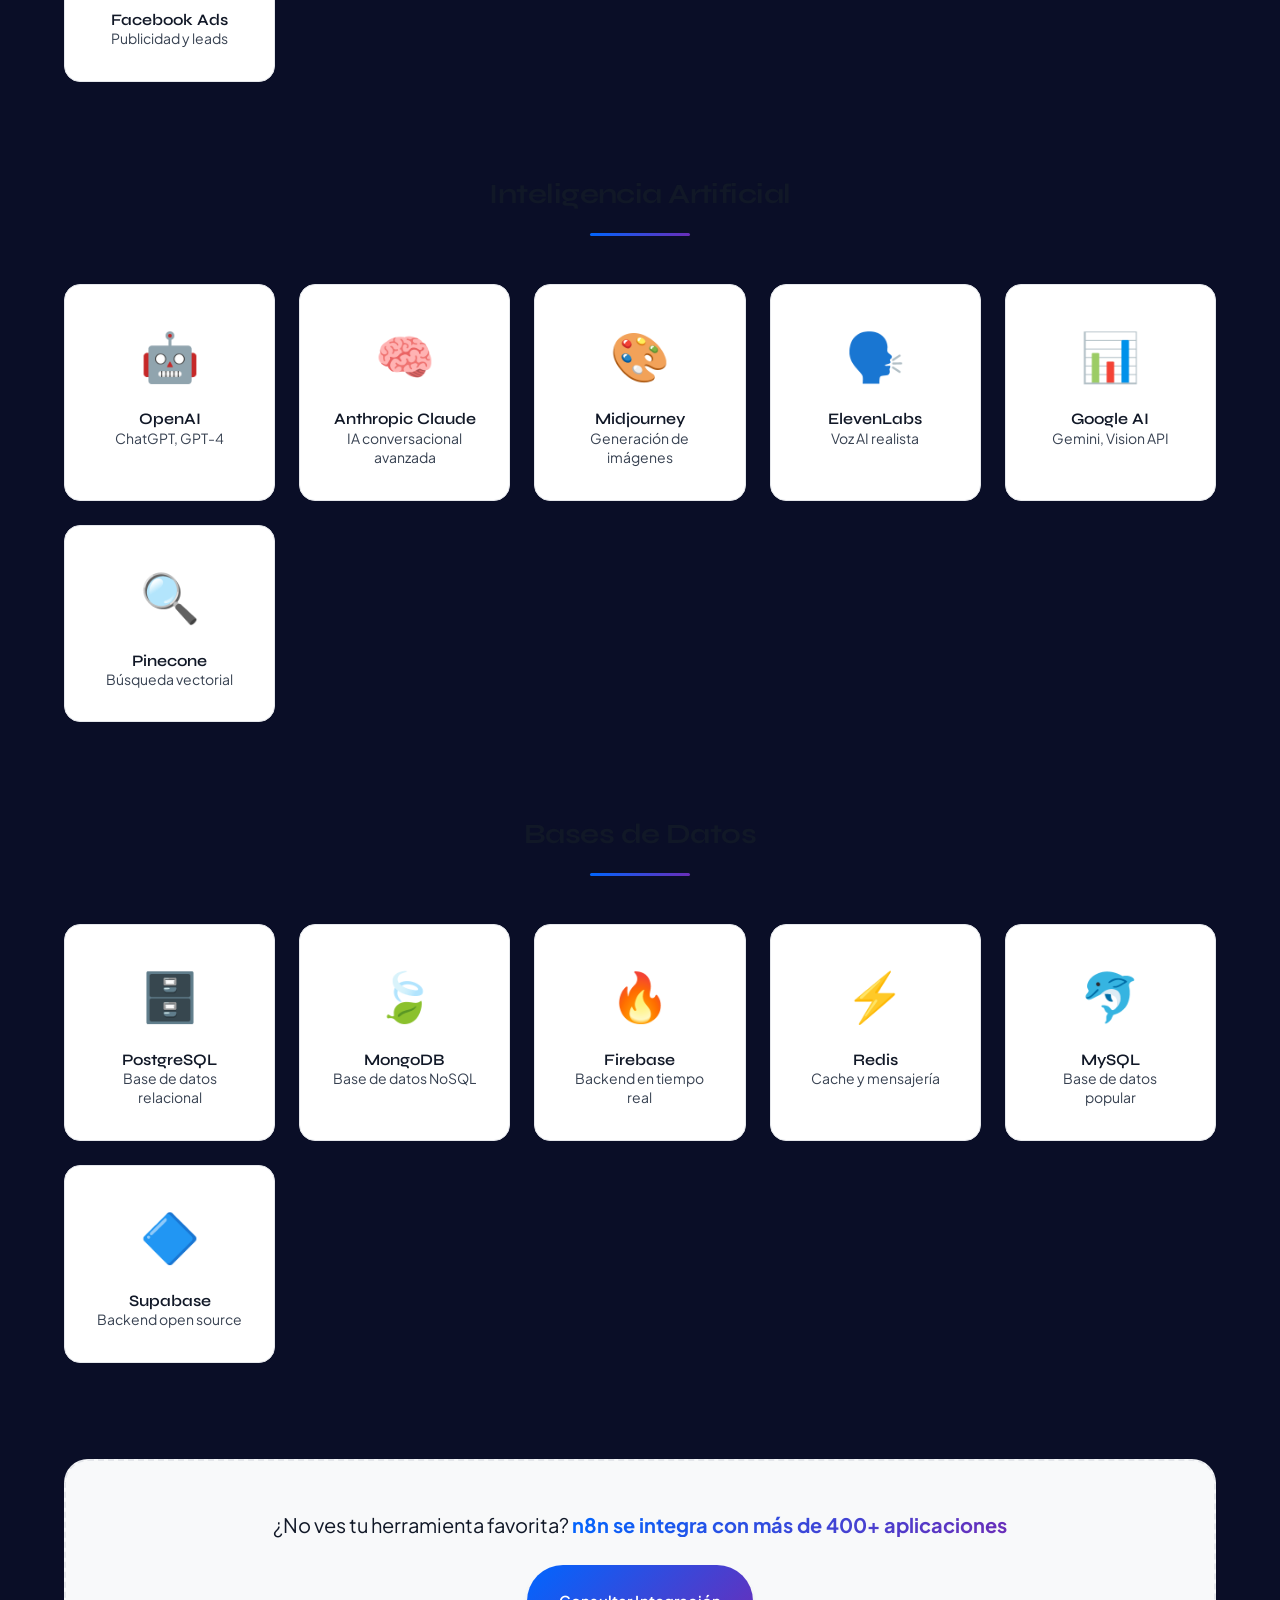
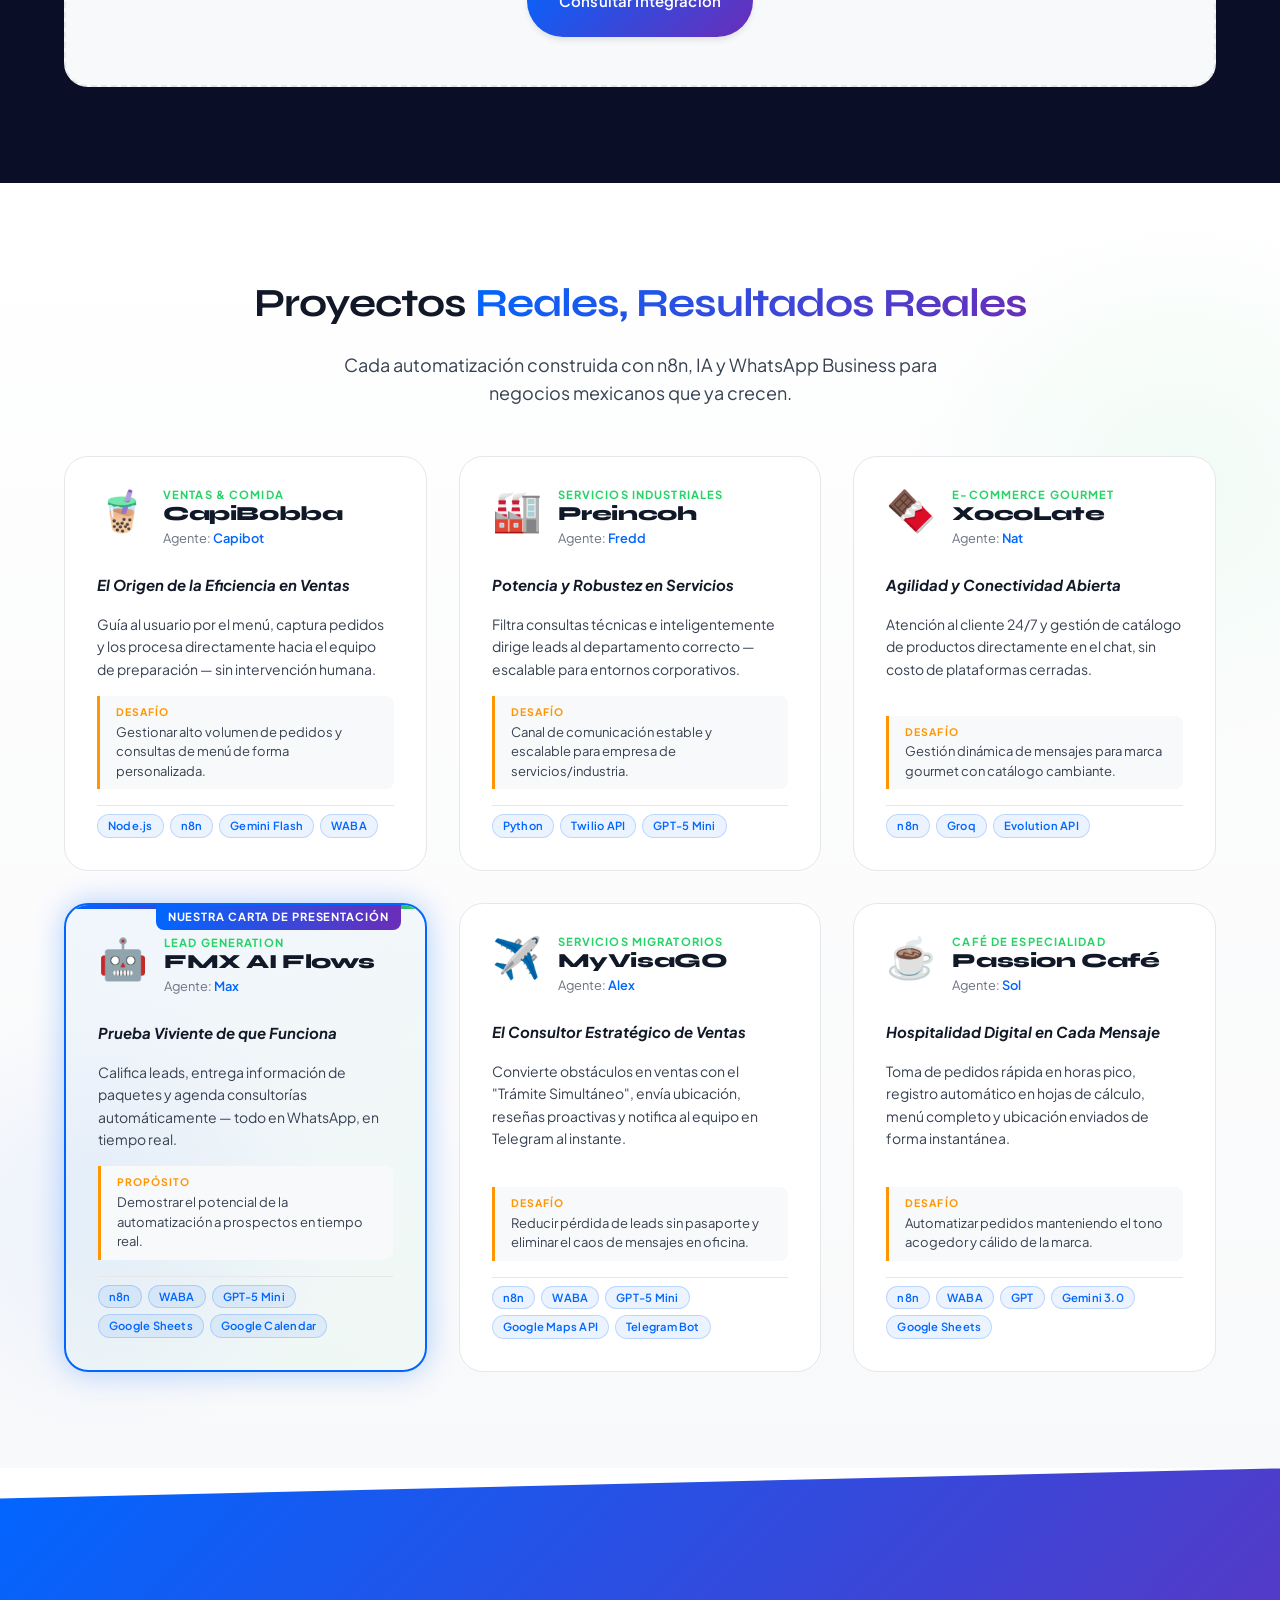
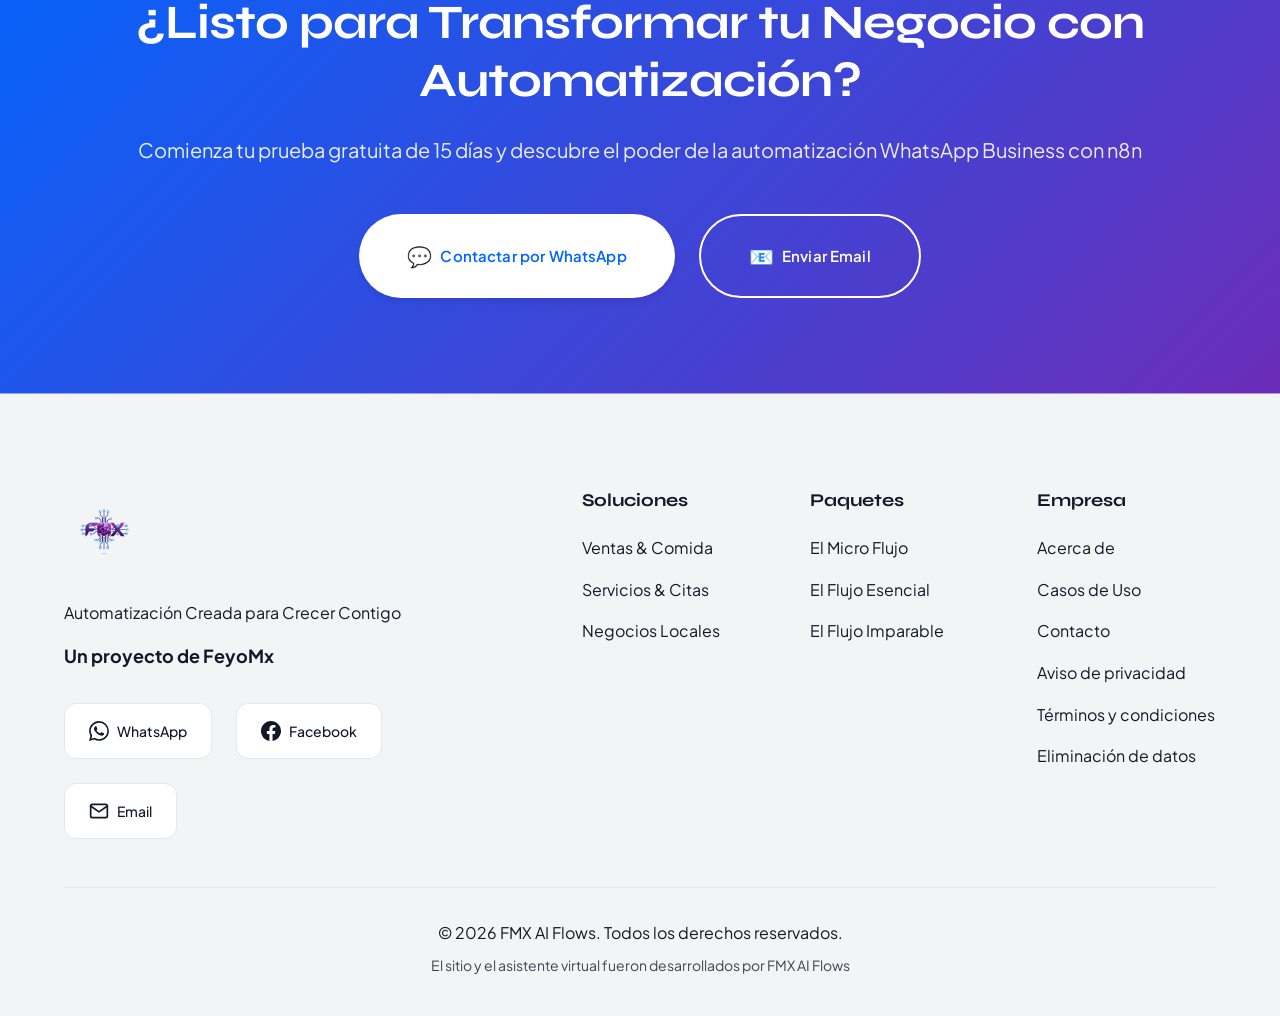
==== commit f03078a8: "feat(site): add Meta Tech Provider section" ====
--- a/index.html
+++ b/index.html
@@ -327,6 +327,7 @@
                 <ul class="nav-menu">
                     <li><a href="#inicio">Inicio</a></li>
                     <li><a href="#soluciones">Soluciones</a></li>
+                    <li><a href="#meta-tech-provider">Meta</a></li>
                     <li><a href="#paquetes">Paquetes</a></li>
                     <li><a href="#casos">Casos de Éxito</a></li>
                     <li><a href="#contacto" class="btn-cta">Contáctanos</a></li>
@@ -431,6 +432,51 @@
                         <li>✅ Más tiempo para hacer crecer tu negocio</li>
                     </ul>
                 </article>
+            </div>
+        </div>
+    </section>
+
+    <!-- Meta Tech Provider Section -->
+    <section id="meta-tech-provider" class="meta-provider-section">
+        <div class="container">
+            <div class="meta-provider-layout">
+                <div class="meta-provider-content">
+                    <p class="meta-provider-kicker">Proveedor autorizado para WhatsApp Business Platform</p>
+                    <h2 class="section-title">Somos <span class="gradient-text">Meta Tech Provider oficial</span></h2>
+                    <p class="meta-provider-copy">
+                        Acompañamos a empresas confirmadas en la conexión oficial de WhatsApp Business Platform con Meta, desde la preparación del Business Portfolio hasta el onboarding privado y la configuración técnica para operar con Cloud API.
+                    </p>
+                    <div class="meta-provider-actions">
+                        <a href="https://wa.me/5217711258884?text=Hola%2C%20quiero%20iniciar%20el%20proceso%20de%20onboarding%20oficial%20de%20WhatsApp%20Cloud%20API%20con%20FMX%20AI%20Flows" class="btn btn-primary btn-large" target="_blank" rel="noopener noreferrer">
+                            Contactar para iniciar el proceso
+                        </a>
+                        <a href="mailto:fmxaiflows@gmail.com?subject=Onboarding%20WhatsApp%20Cloud%20API%20con%20Meta&body=Hola%20FMX%20AI%20Flows%2C%20quiero%20iniciar%20el%20proceso%20de%20onboarding%20oficial%20de%20WhatsApp%20Business%20Platform." class="btn btn-secondary btn-large">
+                            Solicitar por email
+                        </a>
+                    </div>
+                </div>
+
+                <div class="meta-provider-panel" aria-label="Capacidades de onboarding Meta">
+                    <div class="meta-provider-badge">
+                        <span class="meta-provider-mark" aria-hidden="true">Meta</span>
+                        <span>Tech Provider</span>
+                    </div>
+                    <ul class="meta-provider-list">
+                        <li>
+                            <strong>WhatsApp Cloud API</strong>
+                            <span>Alta y conexión oficial para operar mensajería con infraestructura de Meta.</span>
+                        </li>
+                        <li>
+                            <strong>Embedded Signup privado</strong>
+                            <span>Onboarding con invitación segura para clientes confirmados, sin exponer el flujo al público.</span>
+                        </li>
+                        <li>
+                            <strong>Coexistence</strong>
+                            <span>Conexión para negocios que necesitan conservar WhatsApp Business App durante la transición.</span>
+                        </li>
+                    </ul>
+                    <p class="meta-provider-note">El proceso inicia por contacto comercial. El link de onboarding se entrega únicamente a clientes autorizados.</p>
+                </div>
             </div>
         </div>
     </section>
--- a/styles.css
+++ b/styles.css
@@ -689,6 +689,127 @@
 }
 
 /* =============================================
+   Meta Tech Provider Section
+   ============================================= */
+
+.meta-provider-section {
+    padding: var(--spacing-3xl) 0;
+    background:
+        radial-gradient(circle at 12% 20%, rgba(0, 102, 255, 0.10), transparent 32%),
+        radial-gradient(circle at 88% 18%, rgba(37, 211, 102, 0.08), transparent 30%),
+        linear-gradient(180deg, var(--bg-secondary) 0%, var(--bg-primary) 100%);
+    position: relative;
+    overflow: hidden;
+}
+
+.meta-provider-layout {
+    display: grid;
+    grid-template-columns: minmax(0, 1.05fr) minmax(320px, 0.95fr);
+    gap: var(--spacing-xl);
+    align-items: center;
+}
+
+.meta-provider-content .section-title {
+    text-align: left;
+    margin-bottom: var(--spacing-md);
+}
+
+.meta-provider-kicker {
+    color: var(--electric-blue);
+    font-size: 0.8rem;
+    font-weight: 800;
+    letter-spacing: 0.12em;
+    text-transform: uppercase;
+    margin-bottom: var(--spacing-sm);
+}
+
+.meta-provider-copy {
+    color: var(--text-secondary);
+    font-size: 1.125rem;
+    line-height: 1.75;
+    max-width: 680px;
+    margin-bottom: var(--spacing-lg);
+}
+
+.meta-provider-actions {
+    display: flex;
+    flex-wrap: wrap;
+    gap: var(--spacing-md);
+}
+
+.meta-provider-panel {
+    background: var(--card-bg);
+    border: 1px solid var(--card-border);
+    border-radius: var(--radius-2xl);
+    padding: var(--spacing-xl);
+    box-shadow: var(--shadow-xl);
+    position: relative;
+    overflow: hidden;
+}
+
+.meta-provider-panel::before {
+    content: '';
+    position: absolute;
+    inset: 0 0 auto 0;
+    height: 4px;
+    background: linear-gradient(90deg, #0066FF 0%, #25D366 52%, #6B2DB8 100%);
+}
+
+.meta-provider-badge {
+    display: inline-flex;
+    align-items: center;
+    gap: var(--spacing-sm);
+    color: var(--text-primary);
+    border: 1px solid rgba(0, 102, 255, 0.25);
+    background: rgba(0, 102, 255, 0.07);
+    border-radius: 100px;
+    padding: 8px 14px;
+    font-weight: 800;
+    margin-bottom: var(--spacing-lg);
+}
+
+.meta-provider-mark {
+    color: #0064E0;
+    font-family: var(--font-heading);
+    font-size: 1.1rem;
+    letter-spacing: 0;
+}
+
+.meta-provider-list {
+    list-style: none;
+    display: flex;
+    flex-direction: column;
+    gap: var(--spacing-md);
+}
+
+.meta-provider-list li {
+    border-left: 3px solid var(--electric-blue);
+    background: var(--bg-secondary);
+    border-radius: 0 var(--radius-lg) var(--radius-lg) 0;
+    padding: var(--spacing-md);
+}
+
+.meta-provider-list strong {
+    display: block;
+    color: var(--text-primary);
+    font-size: 1.05rem;
+    margin-bottom: 4px;
+}
+
+.meta-provider-list span {
+    color: var(--text-secondary);
+    line-height: 1.6;
+}
+
+.meta-provider-note {
+    color: var(--text-tertiary);
+    font-size: 0.9rem;
+    margin-top: var(--spacing-lg);
+    padding-top: var(--spacing-md);
+    border-top: 1px solid var(--border-light);
+}
+
+/* =============================================
    Pricing Section
    ============================================= */
 
@@ -1455,6 +1576,10 @@
         grid-template-columns: 1fr;
     }
 
+    .meta-provider-layout {
+        grid-template-columns: 1fr;
+    }
+
     .tech-grid {
         grid-template-columns: repeat(auto-fit, minmax(180px, 1fr));
     }
@@ -1503,6 +1628,19 @@
     }
 
     .hero-cta {
+        flex-direction: column;
+    }
+
+    .meta-provider-content .section-title {
+        text-align: center;
+    }
+
+    .meta-provider-kicker,
+    .meta-provider-copy {
+        text-align: center;
+    }
+
+    .meta-provider-actions {
         flex-direction: column;
     }
 
--- a/styles.css
+++ b/styles.css
@@ -689,6 +689,127 @@
 }
 
 /* =============================================
+   Meta Tech Provider Section
+   ============================================= */
+
+.meta-provider-section {
+    padding: var(--spacing-3xl) 0;
+    background:
+        radial-gradient(circle at 12% 20%, rgba(0, 102, 255, 0.10), transparent 32%),
+        radial-gradient(circle at 88% 18%, rgba(37, 211, 102, 0.08), transparent 30%),
+        linear-gradient(180deg, var(--bg-secondary) 0%, var(--bg-primary) 100%);
+    position: relative;
+    overflow: hidden;
+}
+
+.meta-provider-layout {
+    display: grid;
+    grid-template-columns: minmax(0, 1.05fr) minmax(320px, 0.95fr);
+    gap: var(--spacing-xl);
+    align-items: center;
+}
+
+.meta-provider-content .section-title {
+    text-align: left;
+    margin-bottom: var(--spacing-md);
+}
+
+.meta-provider-kicker {
+    color: var(--electric-blue);
+    font-size: 0.8rem;
+    font-weight: 800;
+    letter-spacing: 0.12em;
+    text-transform: uppercase;
+    margin-bottom: var(--spacing-sm);
+}
+
+.meta-provider-copy {
+    color: var(--text-secondary);
+    font-size: 1.125rem;
+    line-height: 1.75;
+    max-width: 680px;
+    margin-bottom: var(--spacing-lg);
+}
+
+.meta-provider-actions {
+    display: flex;
+    flex-wrap: wrap;
+    gap: var(--spacing-md);
+}
+
+.meta-provider-panel {
+    background: var(--card-bg);
+    border: 1px solid var(--card-border);
+    border-radius: var(--radius-2xl);
+    padding: var(--spacing-xl);
+    box-shadow: var(--shadow-xl);
+    position: relative;
+    overflow: hidden;
+}
+
+.meta-provider-panel::before {
+    content: '';
+    position: absolute;
+    inset: 0 0 auto 0;
+    height: 4px;
+    background: linear-gradient(90deg, #0066FF 0%, #25D366 52%, #6B2DB8 100%);
+}
+
+.meta-provider-badge {
+    display: inline-flex;
+    align-items: center;
+    gap: var(--spacing-sm);
+    color: var(--text-primary);
+    border: 1px solid rgba(0, 102, 255, 0.25);
+    background: rgba(0, 102, 255, 0.07);
+    border-radius: 100px;
+    padding: 8px 14px;
+    font-weight: 800;
+    margin-bottom: var(--spacing-lg);
+}
+
+.meta-provider-mark {
+    color: #0064E0;
+    font-family: var(--font-heading);
+    font-size: 1.1rem;
+    letter-spacing: 0;
+}
+
+.meta-provider-list {
+    list-style: none;
+    display: flex;
+    flex-direction: column;
+    gap: var(--spacing-md);
+}
+
+.meta-provider-list li {
+    border-left: 3px solid var(--electric-blue);
+    background: var(--bg-secondary);
+    border-radius: 0 var(--radius-lg) var(--radius-lg) 0;
+    padding: var(--spacing-md);
+}
+
+.meta-provider-list strong {
+    display: block;
+    color: var(--text-primary);
+    font-size: 1.05rem;
+    margin-bottom: 4px;
+}
+
+.meta-provider-list span {
+    color: var(--text-secondary);
+    line-height: 1.6;
+}
+
+.meta-provider-note {
+    color: var(--text-tertiary);
+    font-size: 0.9rem;
+    margin-top: var(--spacing-lg);
+    padding-top: var(--spacing-md);
+    border-top: 1px solid var(--border-light);
+}
+
+/* =============================================
    Pricing Section
    ============================================= */
 
@@ -1455,6 +1576,10 @@
         grid-template-columns: 1fr;
     }
 
+    .meta-provider-layout {
+        grid-template-columns: 1fr;
+    }
+
     .tech-grid {
         grid-template-columns: repeat(auto-fit, minmax(180px, 1fr));
     }
@@ -1503,6 +1628,19 @@
     }
 
     .hero-cta {
+        flex-direction: column;
+    }
+
+    .meta-provider-content .section-title {
+        text-align: center;
+    }
+
+    .meta-provider-kicker,
+    .meta-provider-copy {
+        text-align: center;
+    }
+
+    .meta-provider-actions {
         flex-direction: column;
     }
 
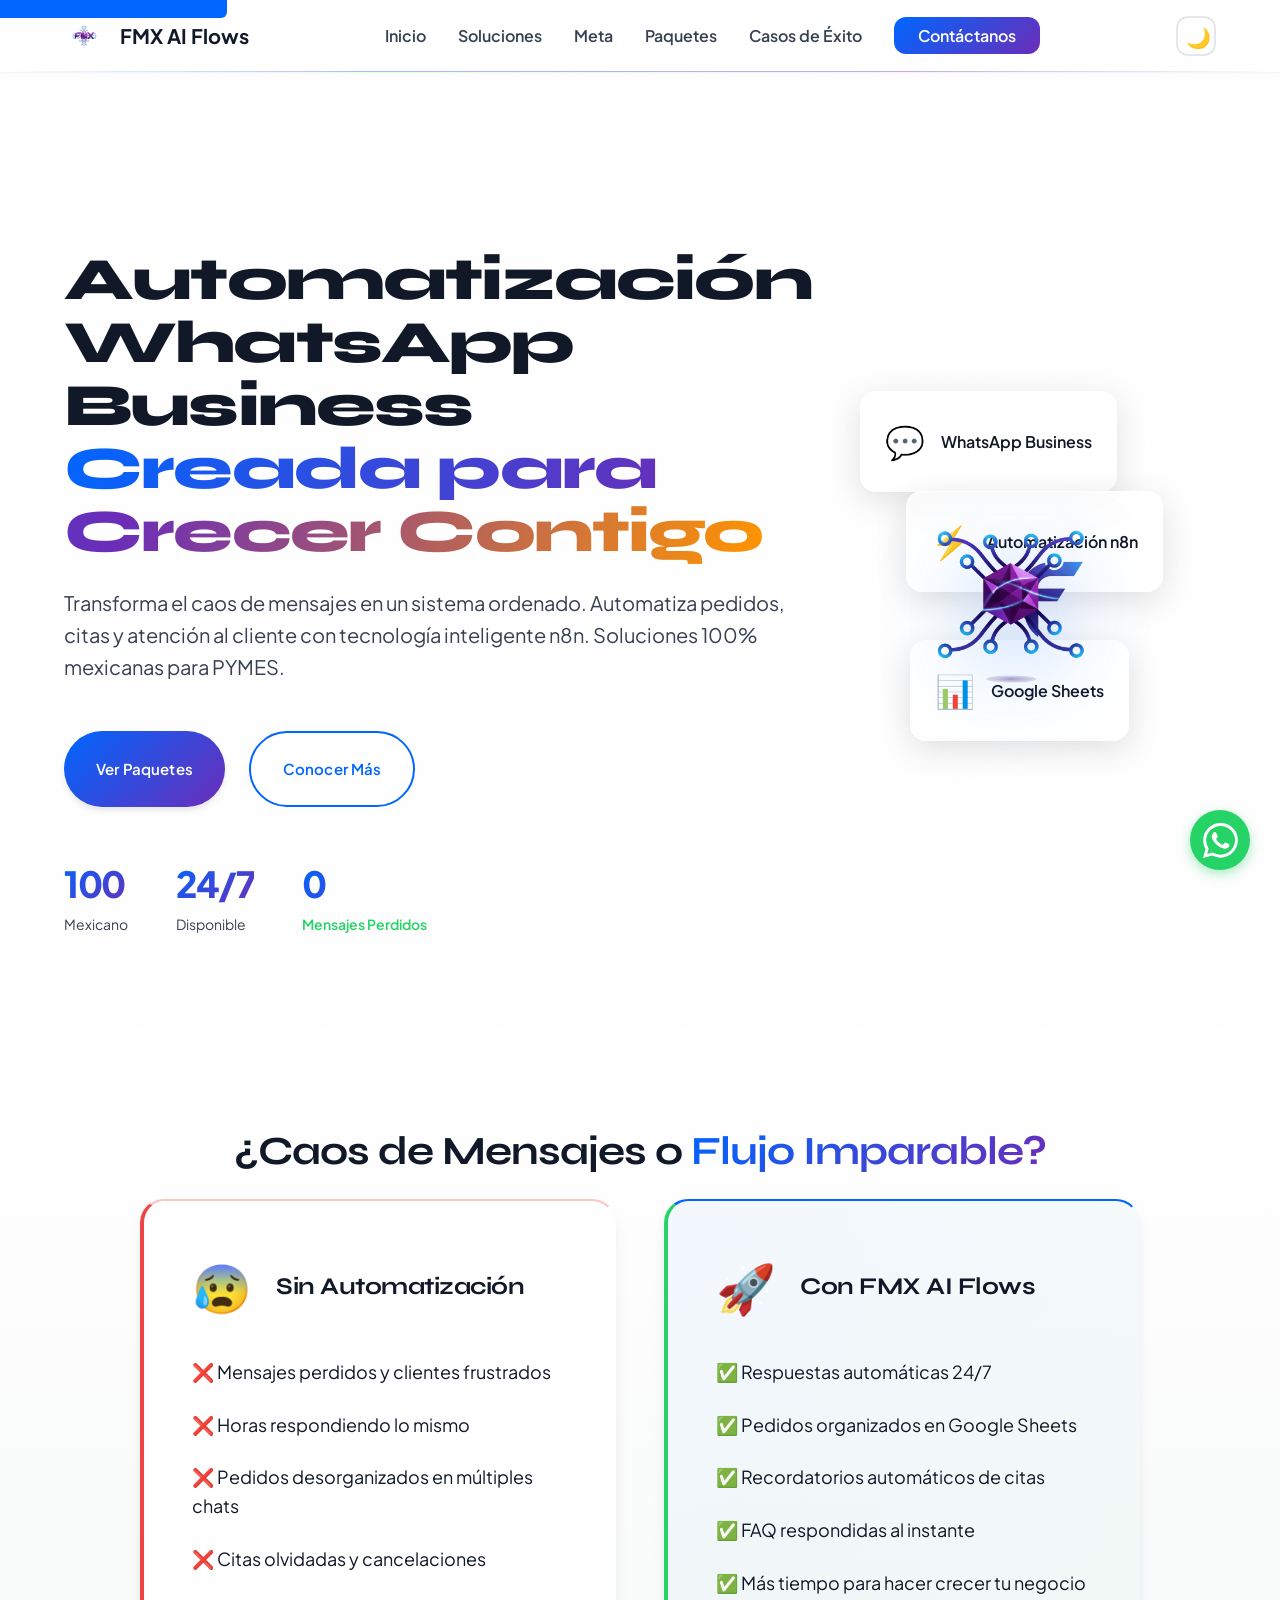
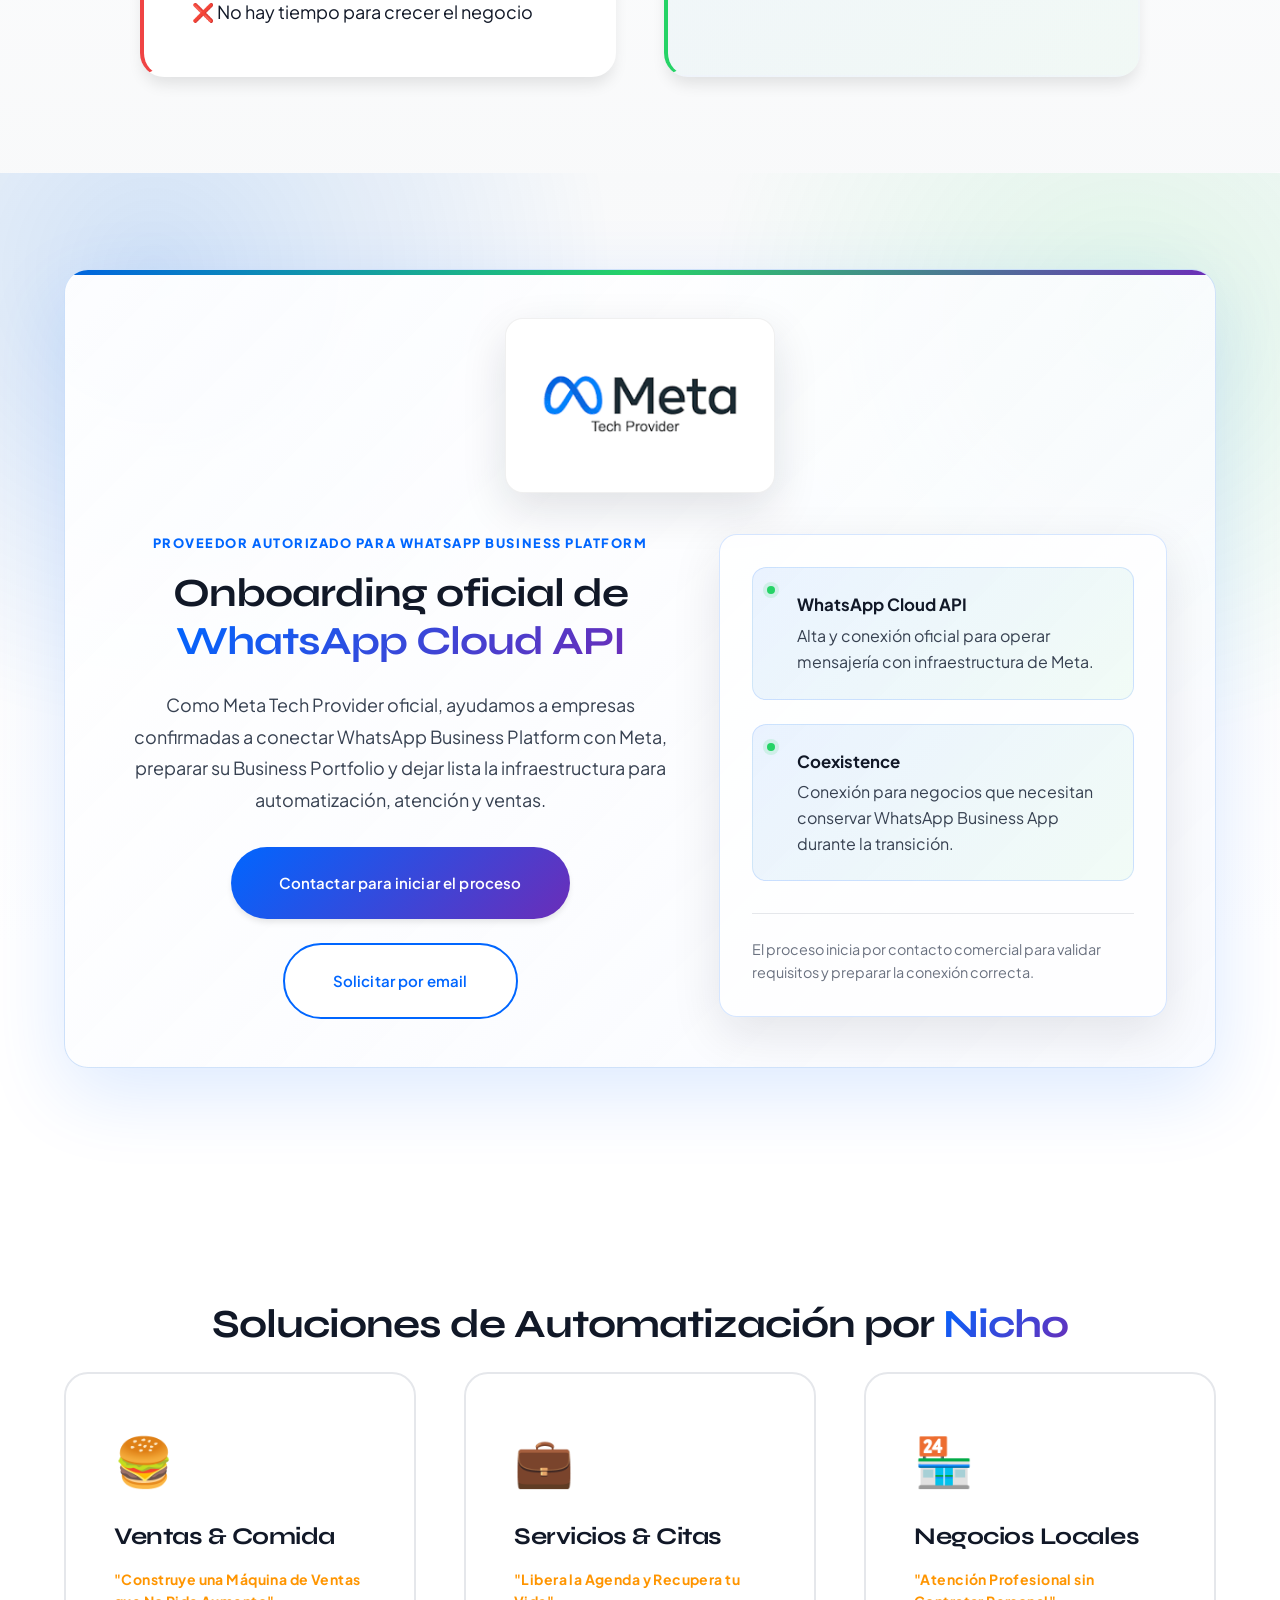
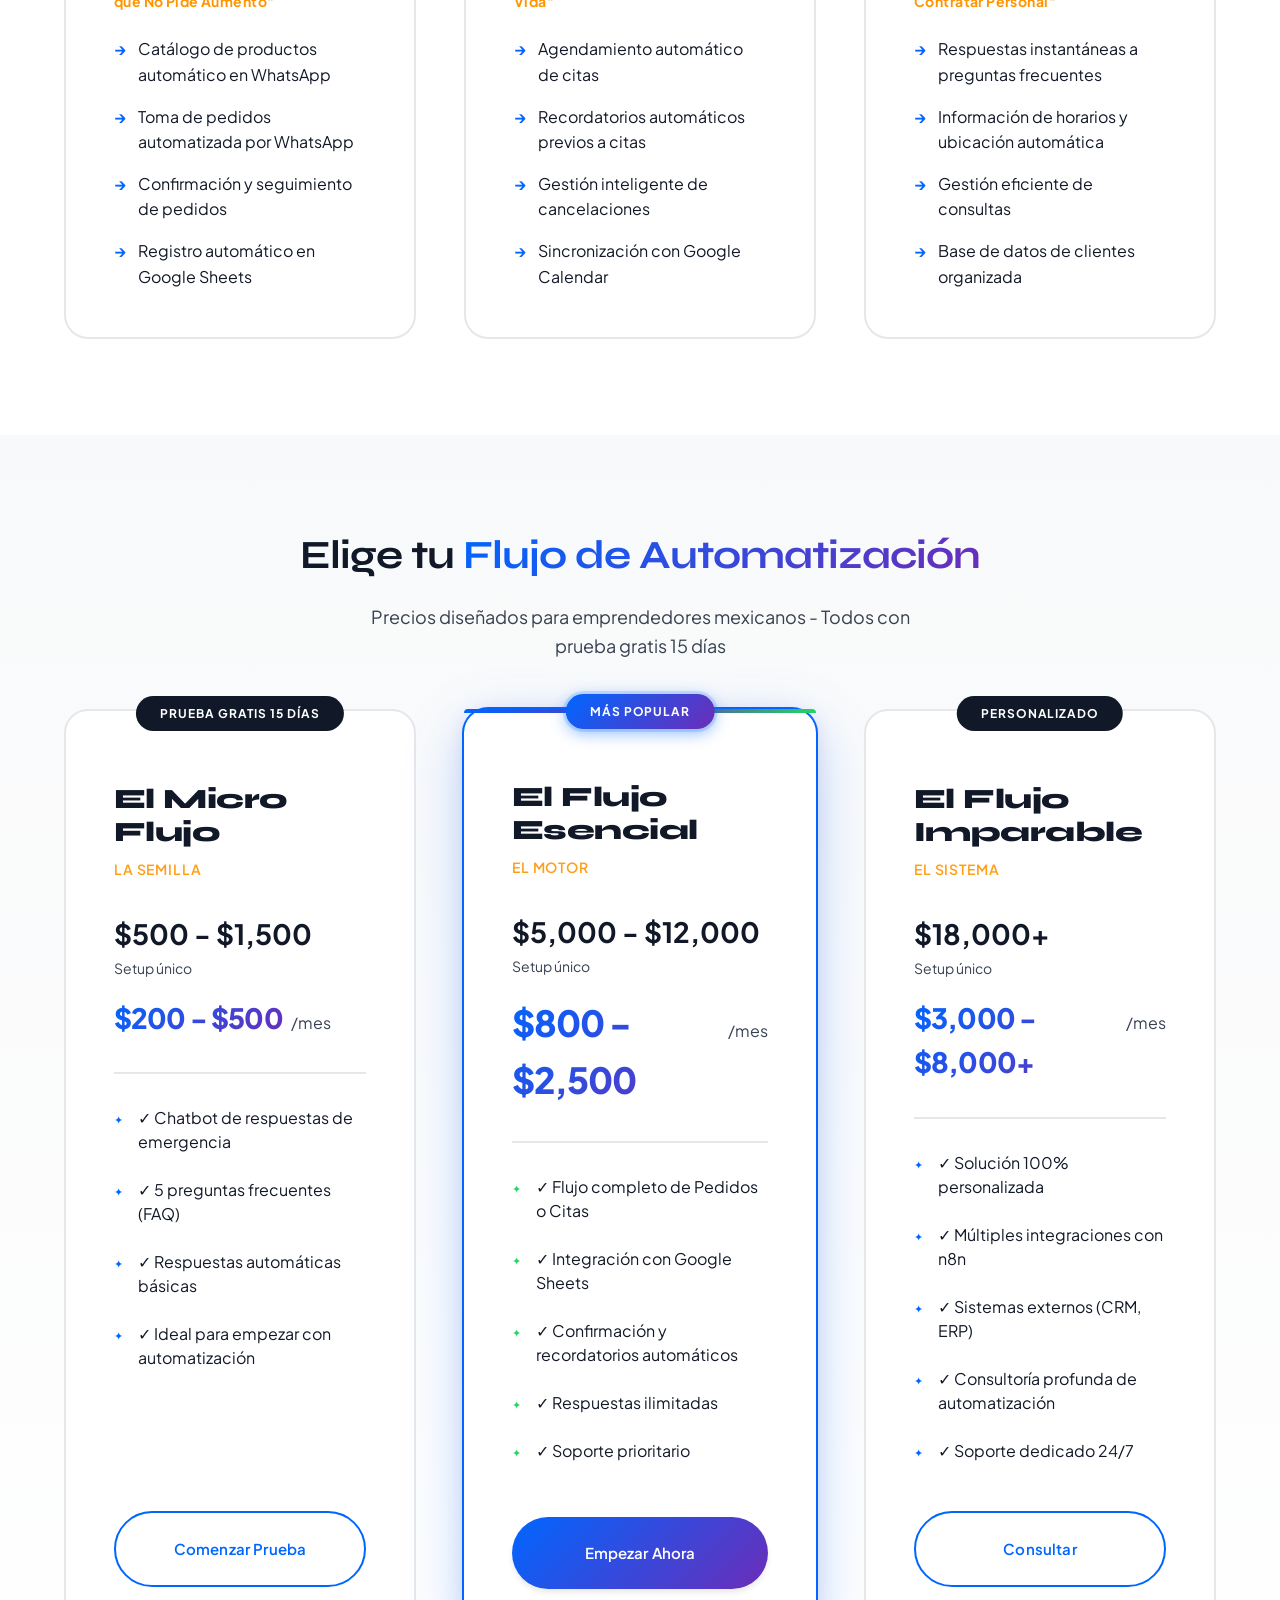
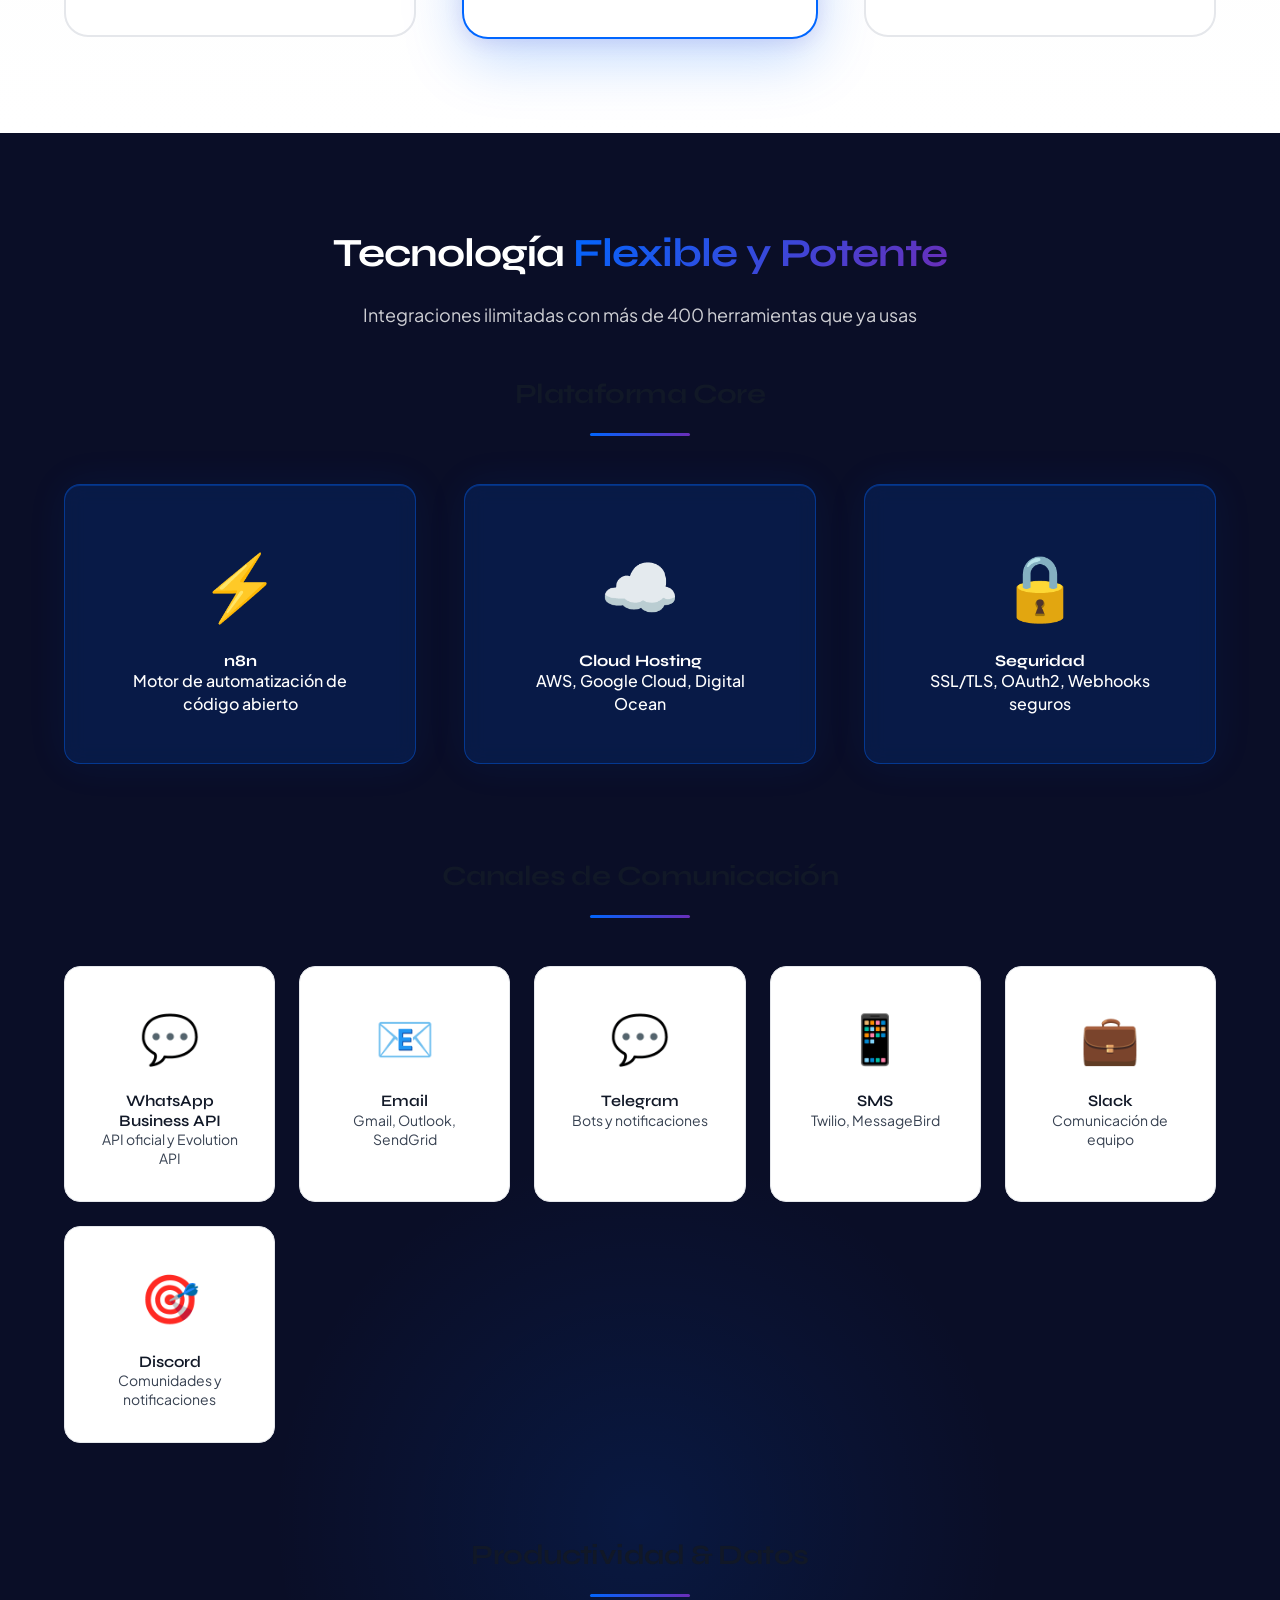
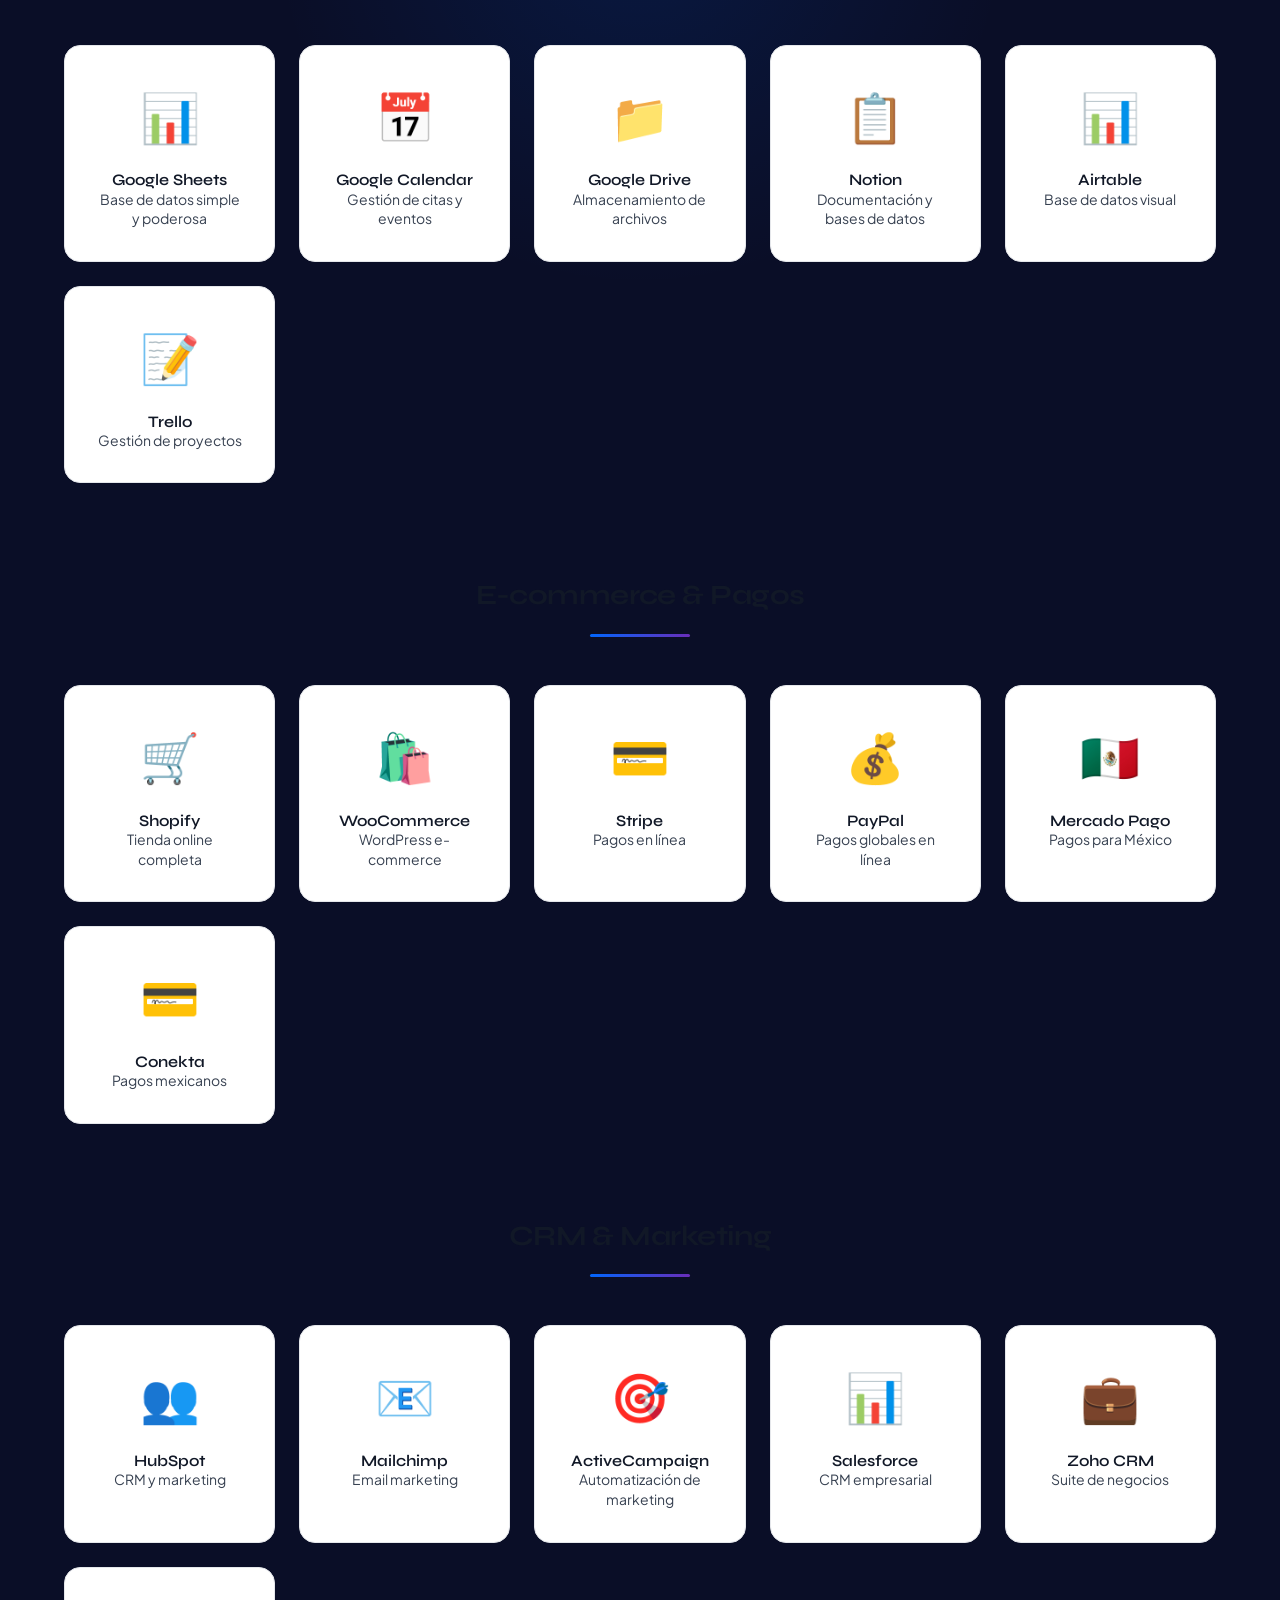
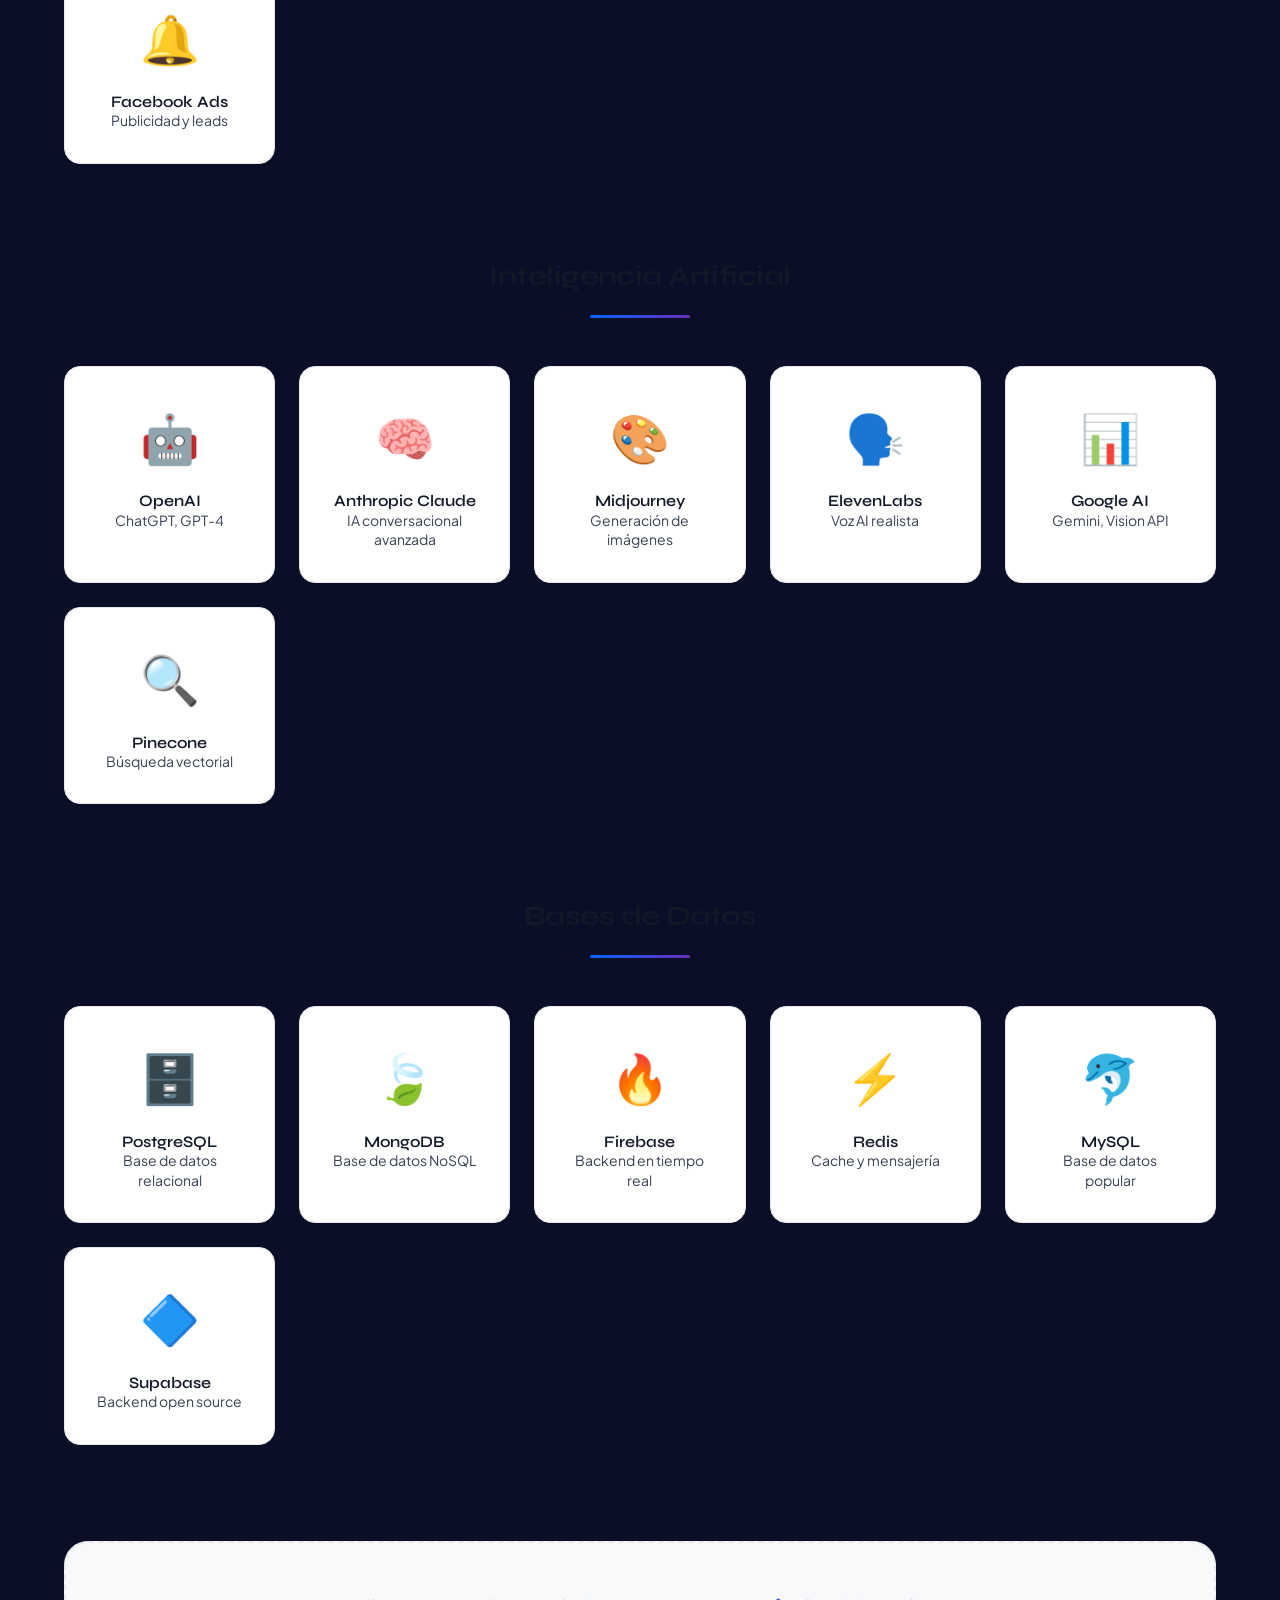
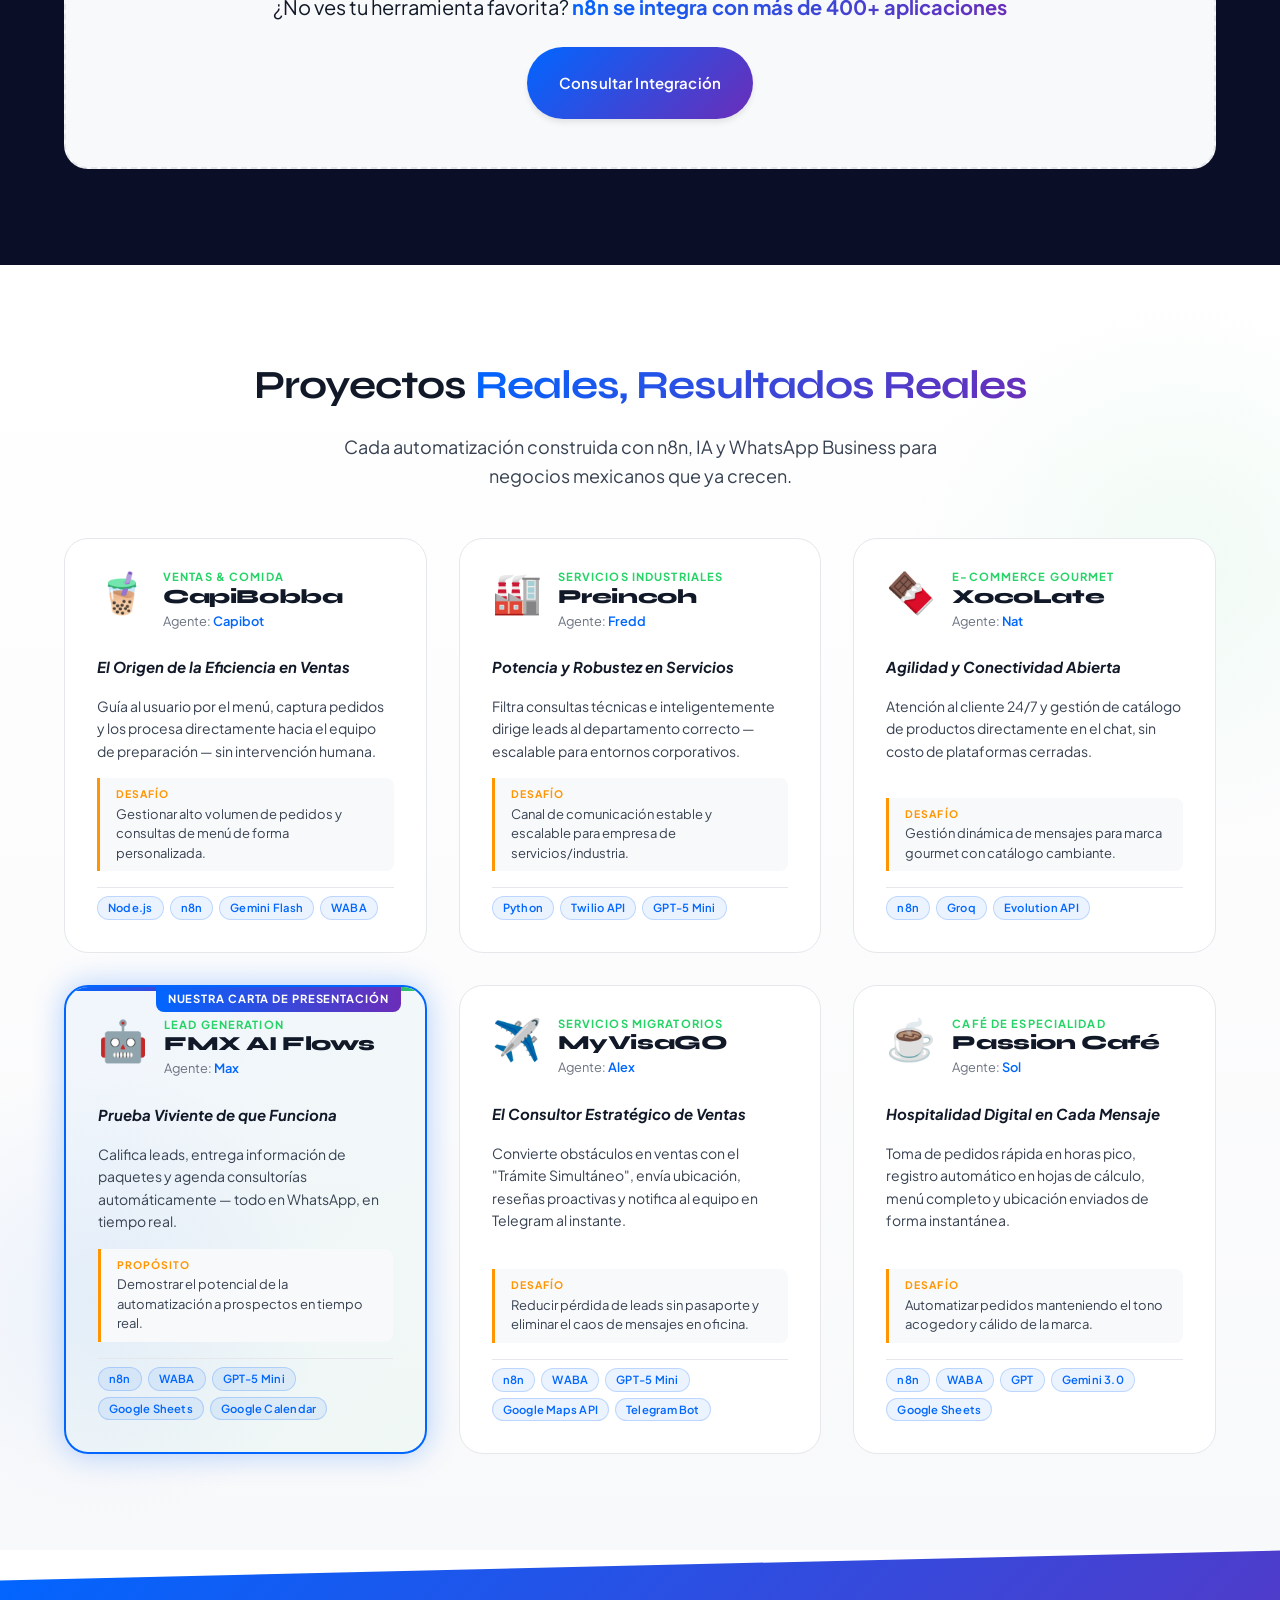
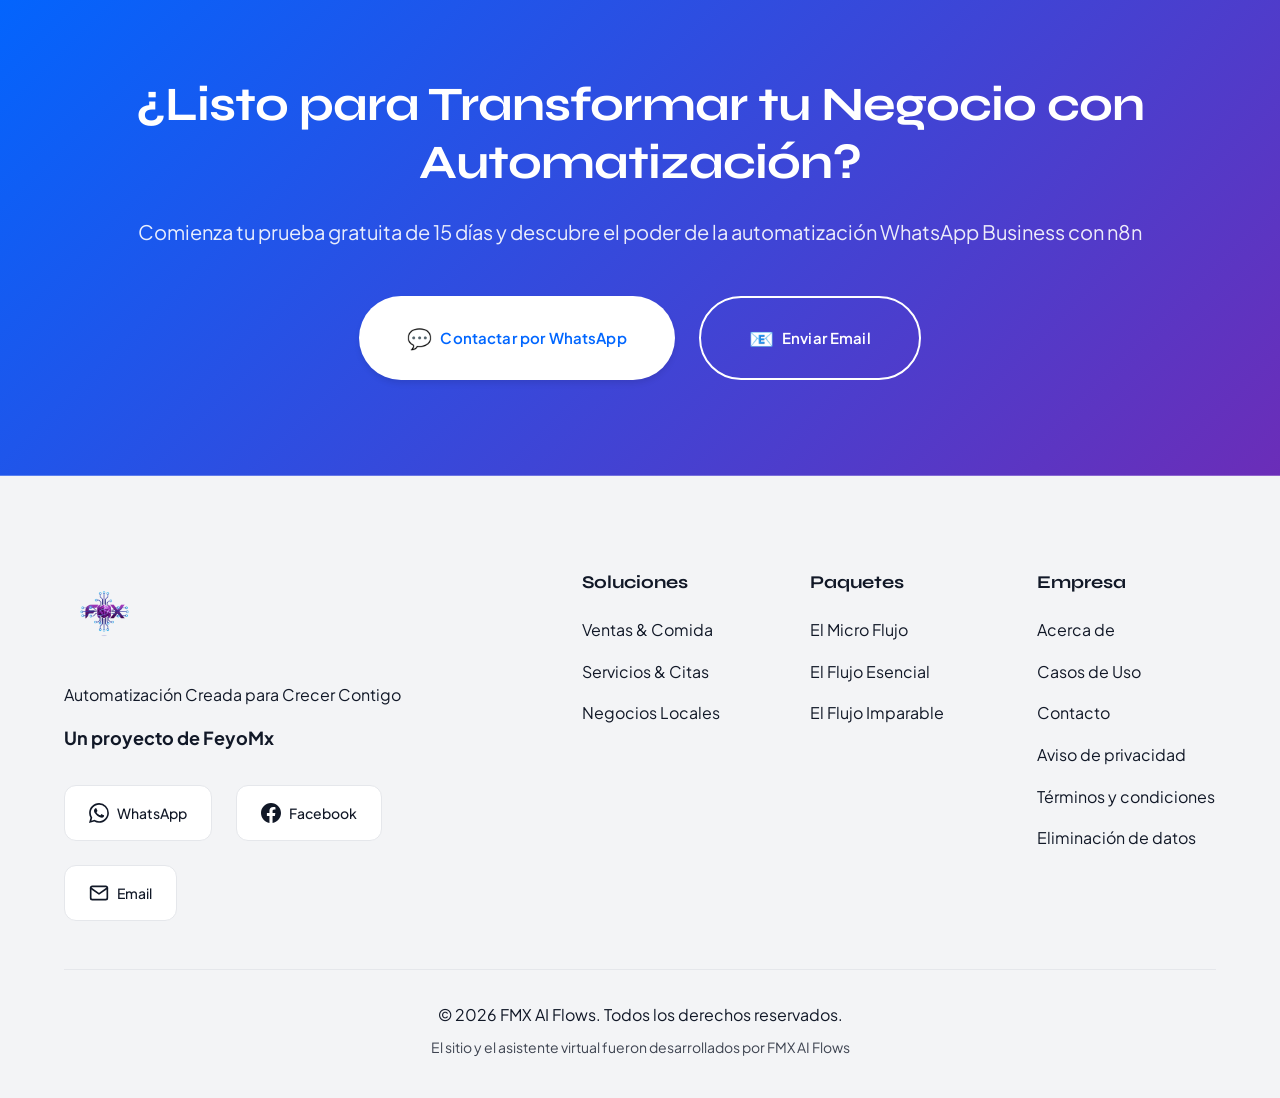
==== commit 2a76295c: "feat(site): polish Meta provider section" ====
--- a/index.html
+++ b/index.html
@@ -439,12 +439,15 @@
     <!-- Meta Tech Provider Section -->
     <section id="meta-tech-provider" class="meta-provider-section">
         <div class="container">
-            <div class="meta-provider-layout">
+            <div class="meta-provider-card">
+                <div class="meta-provider-logo-wrap">
+                    <img src="metatechprovider.png" alt="Meta Tech Provider" class="meta-provider-logo" width="240" height="111" loading="lazy">
+                </div>
                 <div class="meta-provider-content">
                     <p class="meta-provider-kicker">Proveedor autorizado para WhatsApp Business Platform</p>
-                    <h2 class="section-title">Somos <span class="gradient-text">Meta Tech Provider oficial</span></h2>
+                    <h2 class="section-title">Onboarding oficial de <span class="gradient-text">WhatsApp Cloud API</span></h2>
                     <p class="meta-provider-copy">
-                        Acompañamos a empresas confirmadas en la conexión oficial de WhatsApp Business Platform con Meta, desde la preparación del Business Portfolio hasta el onboarding privado y la configuración técnica para operar con Cloud API.
+                        Como Meta Tech Provider oficial, ayudamos a empresas confirmadas a conectar WhatsApp Business Platform con Meta, preparar su Business Portfolio y dejar lista la infraestructura para automatización, atención y ventas.
                     </p>
                     <div class="meta-provider-actions">
                         <a href="https://wa.me/5217711258884?text=Hola%2C%20quiero%20iniciar%20el%20proceso%20de%20onboarding%20oficial%20de%20WhatsApp%20Cloud%20API%20con%20FMX%20AI%20Flows" class="btn btn-primary btn-large" target="_blank" rel="noopener noreferrer">
@@ -457,25 +460,17 @@
                 </div>
 
                 <div class="meta-provider-panel" aria-label="Capacidades de onboarding Meta">
-                    <div class="meta-provider-badge">
-                        <span class="meta-provider-mark" aria-hidden="true">Meta</span>
-                        <span>Tech Provider</span>
-                    </div>
                     <ul class="meta-provider-list">
                         <li>
                             <strong>WhatsApp Cloud API</strong>
                             <span>Alta y conexión oficial para operar mensajería con infraestructura de Meta.</span>
                         </li>
                         <li>
-                            <strong>Embedded Signup privado</strong>
-                            <span>Onboarding con invitación segura para clientes confirmados, sin exponer el flujo al público.</span>
-                        </li>
-                        <li>
                             <strong>Coexistence</strong>
                             <span>Conexión para negocios que necesitan conservar WhatsApp Business App durante la transición.</span>
                         </li>
                     </ul>
-                    <p class="meta-provider-note">El proceso inicia por contacto comercial. El link de onboarding se entrega únicamente a clientes autorizados.</p>
+                    <p class="meta-provider-note">El proceso inicia por contacto comercial para validar requisitos y preparar la conexión correcta.</p>
                 </div>
             </div>
         </div>
--- a/styles.css
+++ b/styles.css
@@ -695,22 +695,63 @@
 .meta-provider-section {
     padding: var(--spacing-3xl) 0;
     background:
-        radial-gradient(circle at 12% 20%, rgba(0, 102, 255, 0.10), transparent 32%),
-        radial-gradient(circle at 88% 18%, rgba(37, 211, 102, 0.08), transparent 30%),
-        linear-gradient(180deg, var(--bg-secondary) 0%, var(--bg-primary) 100%);
+        radial-gradient(circle at 12% 10%, rgba(0, 100, 224, 0.16), transparent 32%),
+        radial-gradient(circle at 88% 15%, rgba(37, 211, 102, 0.12), transparent 30%),
+        linear-gradient(180deg, var(--bg-secondary) 0%, var(--bg-primary) 78%);
     position: relative;
     overflow: hidden;
 }
 
-.meta-provider-layout {
+.meta-provider-card {
     display: grid;
-    grid-template-columns: minmax(0, 1.05fr) minmax(320px, 0.95fr);
-    gap: var(--spacing-xl);
+    grid-template-columns: minmax(0, 1fr) minmax(300px, 0.78fr);
+    gap: var(--spacing-lg);
     align-items: center;
+    background:
+        linear-gradient(135deg, rgba(255, 255, 255, 0.92) 0%, rgba(248, 250, 255, 0.82) 100%);
+    border: 1px solid rgba(0, 100, 224, 0.18);
+    border-radius: 24px;
+    box-shadow: 0 24px 80px rgba(0, 102, 255, 0.14), 0 1px 0 rgba(255, 255, 255, 0.8) inset;
+    padding: clamp(1.5rem, 4vw, 3rem);
+    position: relative;
+    overflow: hidden;
+}
+
+.meta-provider-card::before {
+    content: '';
+    position: absolute;
+    inset: 0 0 auto 0;
+    height: 5px;
+    background: linear-gradient(90deg, #0064E0 0%, #25D366 50%, #6B2DB8 100%);
+}
+
+[data-theme="dark"] .meta-provider-card {
+    background:
+        linear-gradient(135deg, rgba(18, 24, 41, 0.94) 0%, rgba(10, 14, 39, 0.88) 100%);
+    border-color: rgba(0, 102, 255, 0.28);
+    box-shadow: 0 24px 80px rgba(0, 0, 0, 0.32), 0 0 50px rgba(0, 102, 255, 0.16);
+}
+
+.meta-provider-logo-wrap {
+    grid-column: 1 / -1;
+    display: flex;
+    justify-content: center;
+    margin-bottom: var(--spacing-xs);
+}
+
+.meta-provider-logo {
+    width: min(270px, 74vw);
+    height: auto;
+    display: block;
+    background: #FFFFFF;
+    border: 1px solid rgba(0, 0, 0, 0.06);
+    border-radius: 18px;
+    padding: 16px 22px;
+    box-shadow: 0 16px 45px rgba(16, 24, 40, 0.12);
 }
 
 .meta-provider-content .section-title {
-    text-align: left;
+    text-align: center;
     margin-bottom: var(--spacing-md);
 }
 
@@ -721,72 +762,67 @@
     letter-spacing: 0.12em;
     text-transform: uppercase;
     margin-bottom: var(--spacing-sm);
+    text-align: center;
 }
 
 .meta-provider-copy {
     color: var(--text-secondary);
     font-size: 1.125rem;
     line-height: 1.75;
-    max-width: 680px;
+    max-width: 760px;
+    margin-left: auto;
+    margin-right: auto;
     margin-bottom: var(--spacing-lg);
+    text-align: center;
 }
 
 .meta-provider-actions {
     display: flex;
     flex-wrap: wrap;
+    justify-content: center;
     gap: var(--spacing-md);
 }
 
 .meta-provider-panel {
-    background: var(--card-bg);
-    border: 1px solid var(--card-border);
-    border-radius: var(--radius-2xl);
-    padding: var(--spacing-xl);
-    box-shadow: var(--shadow-xl);
+    background: rgba(255, 255, 255, 0.72);
+    border: 1px solid rgba(0, 102, 255, 0.16);
+    border-radius: 18px;
+    padding: var(--spacing-lg);
+    box-shadow: 0 16px 50px rgba(16, 24, 40, 0.10);
     position: relative;
     overflow: hidden;
 }
 
-.meta-provider-panel::before {
+[data-theme="dark"] .meta-provider-panel {
+    background: rgba(255, 255, 255, 0.06);
+    border-color: rgba(255, 255, 255, 0.12);
+}
+
+.meta-provider-list {
+    list-style: none;
+    display: flex;
+    flex-direction: column;
+    gap: var(--spacing-md);
+}
+
+.meta-provider-list li {
+    border: 1px solid rgba(0, 102, 255, 0.14);
+    border-radius: 14px;
+    padding: var(--spacing-md);
+    background: linear-gradient(135deg, rgba(0, 102, 255, 0.08), rgba(37, 211, 102, 0.06));
+    position: relative;
+}
+
+.meta-provider-list li::before {
     content: '';
     position: absolute;
-    inset: 0 0 auto 0;
-    height: 4px;
-    background: linear-gradient(90deg, #0066FF 0%, #25D366 52%, #6B2DB8 100%);
-}
-
-.meta-provider-badge {
-    display: inline-flex;
-    align-items: center;
-    gap: var(--spacing-sm);
-    color: var(--text-primary);
-    border: 1px solid rgba(0, 102, 255, 0.25);
-    background: rgba(0, 102, 255, 0.07);
-    border-radius: 100px;
-    padding: 8px 14px;
-    font-weight: 800;
-    margin-bottom: var(--spacing-lg);
-}
-
-.meta-provider-mark {
-    color: #0064E0;
-    font-family: var(--font-heading);
-    font-size: 1.1rem;
-    letter-spacing: 0;
-}
-
-.meta-provider-list {
-    list-style: none;
-    display: flex;
-    flex-direction: column;
-    gap: var(--spacing-md);
-}
-
-.meta-provider-list li {
-    border-left: 3px solid var(--electric-blue);
-    background: var(--bg-secondary);
-    border-radius: 0 var(--radius-lg) var(--radius-lg) 0;
-    padding: var(--spacing-md);
+    left: 14px;
+    top: 18px;
+    width: 8px;
+    height: 8px;
+    border-radius: 50%;
+    background: var(--whatsapp-green);
+    box-shadow: 0 0 0 4px rgba(37, 211, 102, 0.14);
 }
 
 .meta-provider-list strong {
@@ -794,11 +830,14 @@
     color: var(--text-primary);
     font-size: 1.05rem;
     margin-bottom: 4px;
+    padding-left: 20px;
 }
 
 .meta-provider-list span {
     color: var(--text-secondary);
     line-height: 1.6;
+    display: block;
+    padding-left: 20px;
 }
 
 .meta-provider-note {
@@ -1576,7 +1615,7 @@
         grid-template-columns: 1fr;
     }
 
-    .meta-provider-layout {
+    .meta-provider-card {
         grid-template-columns: 1fr;
     }
 
--- a/styles.css
+++ b/styles.css
@@ -695,22 +695,63 @@
 .meta-provider-section {
     padding: var(--spacing-3xl) 0;
     background:
-        radial-gradient(circle at 12% 20%, rgba(0, 102, 255, 0.10), transparent 32%),
-        radial-gradient(circle at 88% 18%, rgba(37, 211, 102, 0.08), transparent 30%),
-        linear-gradient(180deg, var(--bg-secondary) 0%, var(--bg-primary) 100%);
+        radial-gradient(circle at 12% 10%, rgba(0, 100, 224, 0.16), transparent 32%),
+        radial-gradient(circle at 88% 15%, rgba(37, 211, 102, 0.12), transparent 30%),
+        linear-gradient(180deg, var(--bg-secondary) 0%, var(--bg-primary) 78%);
     position: relative;
     overflow: hidden;
 }
 
-.meta-provider-layout {
+.meta-provider-card {
     display: grid;
-    grid-template-columns: minmax(0, 1.05fr) minmax(320px, 0.95fr);
-    gap: var(--spacing-xl);
+    grid-template-columns: minmax(0, 1fr) minmax(300px, 0.78fr);
+    gap: var(--spacing-lg);
     align-items: center;
+    background:
+        linear-gradient(135deg, rgba(255, 255, 255, 0.92) 0%, rgba(248, 250, 255, 0.82) 100%);
+    border: 1px solid rgba(0, 100, 224, 0.18);
+    border-radius: 24px;
+    box-shadow: 0 24px 80px rgba(0, 102, 255, 0.14), 0 1px 0 rgba(255, 255, 255, 0.8) inset;
+    padding: clamp(1.5rem, 4vw, 3rem);
+    position: relative;
+    overflow: hidden;
+}
+
+.meta-provider-card::before {
+    content: '';
+    position: absolute;
+    inset: 0 0 auto 0;
+    height: 5px;
+    background: linear-gradient(90deg, #0064E0 0%, #25D366 50%, #6B2DB8 100%);
+}
+
+[data-theme="dark"] .meta-provider-card {
+    background:
+        linear-gradient(135deg, rgba(18, 24, 41, 0.94) 0%, rgba(10, 14, 39, 0.88) 100%);
+    border-color: rgba(0, 102, 255, 0.28);
+    box-shadow: 0 24px 80px rgba(0, 0, 0, 0.32), 0 0 50px rgba(0, 102, 255, 0.16);
+}
+
+.meta-provider-logo-wrap {
+    grid-column: 1 / -1;
+    display: flex;
+    justify-content: center;
+    margin-bottom: var(--spacing-xs);
+}
+
+.meta-provider-logo {
+    width: min(270px, 74vw);
+    height: auto;
+    display: block;
+    background: #FFFFFF;
+    border: 1px solid rgba(0, 0, 0, 0.06);
+    border-radius: 18px;
+    padding: 16px 22px;
+    box-shadow: 0 16px 45px rgba(16, 24, 40, 0.12);
 }
 
 .meta-provider-content .section-title {
-    text-align: left;
+    text-align: center;
     margin-bottom: var(--spacing-md);
 }
 
@@ -721,72 +762,67 @@
     letter-spacing: 0.12em;
     text-transform: uppercase;
     margin-bottom: var(--spacing-sm);
+    text-align: center;
 }
 
 .meta-provider-copy {
     color: var(--text-secondary);
     font-size: 1.125rem;
     line-height: 1.75;
-    max-width: 680px;
+    max-width: 760px;
+    margin-left: auto;
+    margin-right: auto;
     margin-bottom: var(--spacing-lg);
+    text-align: center;
 }
 
 .meta-provider-actions {
     display: flex;
     flex-wrap: wrap;
+    justify-content: center;
     gap: var(--spacing-md);
 }
 
 .meta-provider-panel {
-    background: var(--card-bg);
-    border: 1px solid var(--card-border);
-    border-radius: var(--radius-2xl);
-    padding: var(--spacing-xl);
-    box-shadow: var(--shadow-xl);
+    background: rgba(255, 255, 255, 0.72);
+    border: 1px solid rgba(0, 102, 255, 0.16);
+    border-radius: 18px;
+    padding: var(--spacing-lg);
+    box-shadow: 0 16px 50px rgba(16, 24, 40, 0.10);
     position: relative;
     overflow: hidden;
 }
 
-.meta-provider-panel::before {
+[data-theme="dark"] .meta-provider-panel {
+    background: rgba(255, 255, 255, 0.06);
+    border-color: rgba(255, 255, 255, 0.12);
+}
+
+.meta-provider-list {
+    list-style: none;
+    display: flex;
+    flex-direction: column;
+    gap: var(--spacing-md);
+}
+
+.meta-provider-list li {
+    border: 1px solid rgba(0, 102, 255, 0.14);
+    border-radius: 14px;
+    padding: var(--spacing-md);
+    background: linear-gradient(135deg, rgba(0, 102, 255, 0.08), rgba(37, 211, 102, 0.06));
+    position: relative;
+}
+
+.meta-provider-list li::before {
     content: '';
     position: absolute;
-    inset: 0 0 auto 0;
-    height: 4px;
-    background: linear-gradient(90deg, #0066FF 0%, #25D366 52%, #6B2DB8 100%);
-}
-
-.meta-provider-badge {
-    display: inline-flex;
-    align-items: center;
-    gap: var(--spacing-sm);
-    color: var(--text-primary);
-    border: 1px solid rgba(0, 102, 255, 0.25);
-    background: rgba(0, 102, 255, 0.07);
-    border-radius: 100px;
-    padding: 8px 14px;
-    font-weight: 800;
-    margin-bottom: var(--spacing-lg);
-}
-
-.meta-provider-mark {
-    color: #0064E0;
-    font-family: var(--font-heading);
-    font-size: 1.1rem;
-    letter-spacing: 0;
-}
-
-.meta-provider-list {
-    list-style: none;
-    display: flex;
-    flex-direction: column;
-    gap: var(--spacing-md);
-}
-
-.meta-provider-list li {
-    border-left: 3px solid var(--electric-blue);
-    background: var(--bg-secondary);
-    border-radius: 0 var(--radius-lg) var(--radius-lg) 0;
-    padding: var(--spacing-md);
+    left: 14px;
+    top: 18px;
+    width: 8px;
+    height: 8px;
+    border-radius: 50%;
+    background: var(--whatsapp-green);
+    box-shadow: 0 0 0 4px rgba(37, 211, 102, 0.14);
 }
 
 .meta-provider-list strong {
@@ -794,11 +830,14 @@
     color: var(--text-primary);
     font-size: 1.05rem;
     margin-bottom: 4px;
+    padding-left: 20px;
 }
 
 .meta-provider-list span {
     color: var(--text-secondary);
     line-height: 1.6;
+    display: block;
+    padding-left: 20px;
 }
 
 .meta-provider-note {
@@ -1576,7 +1615,7 @@
         grid-template-columns: 1fr;
     }
 
-    .meta-provider-layout {
+    .meta-provider-card {
         grid-template-columns: 1fr;
     }
 
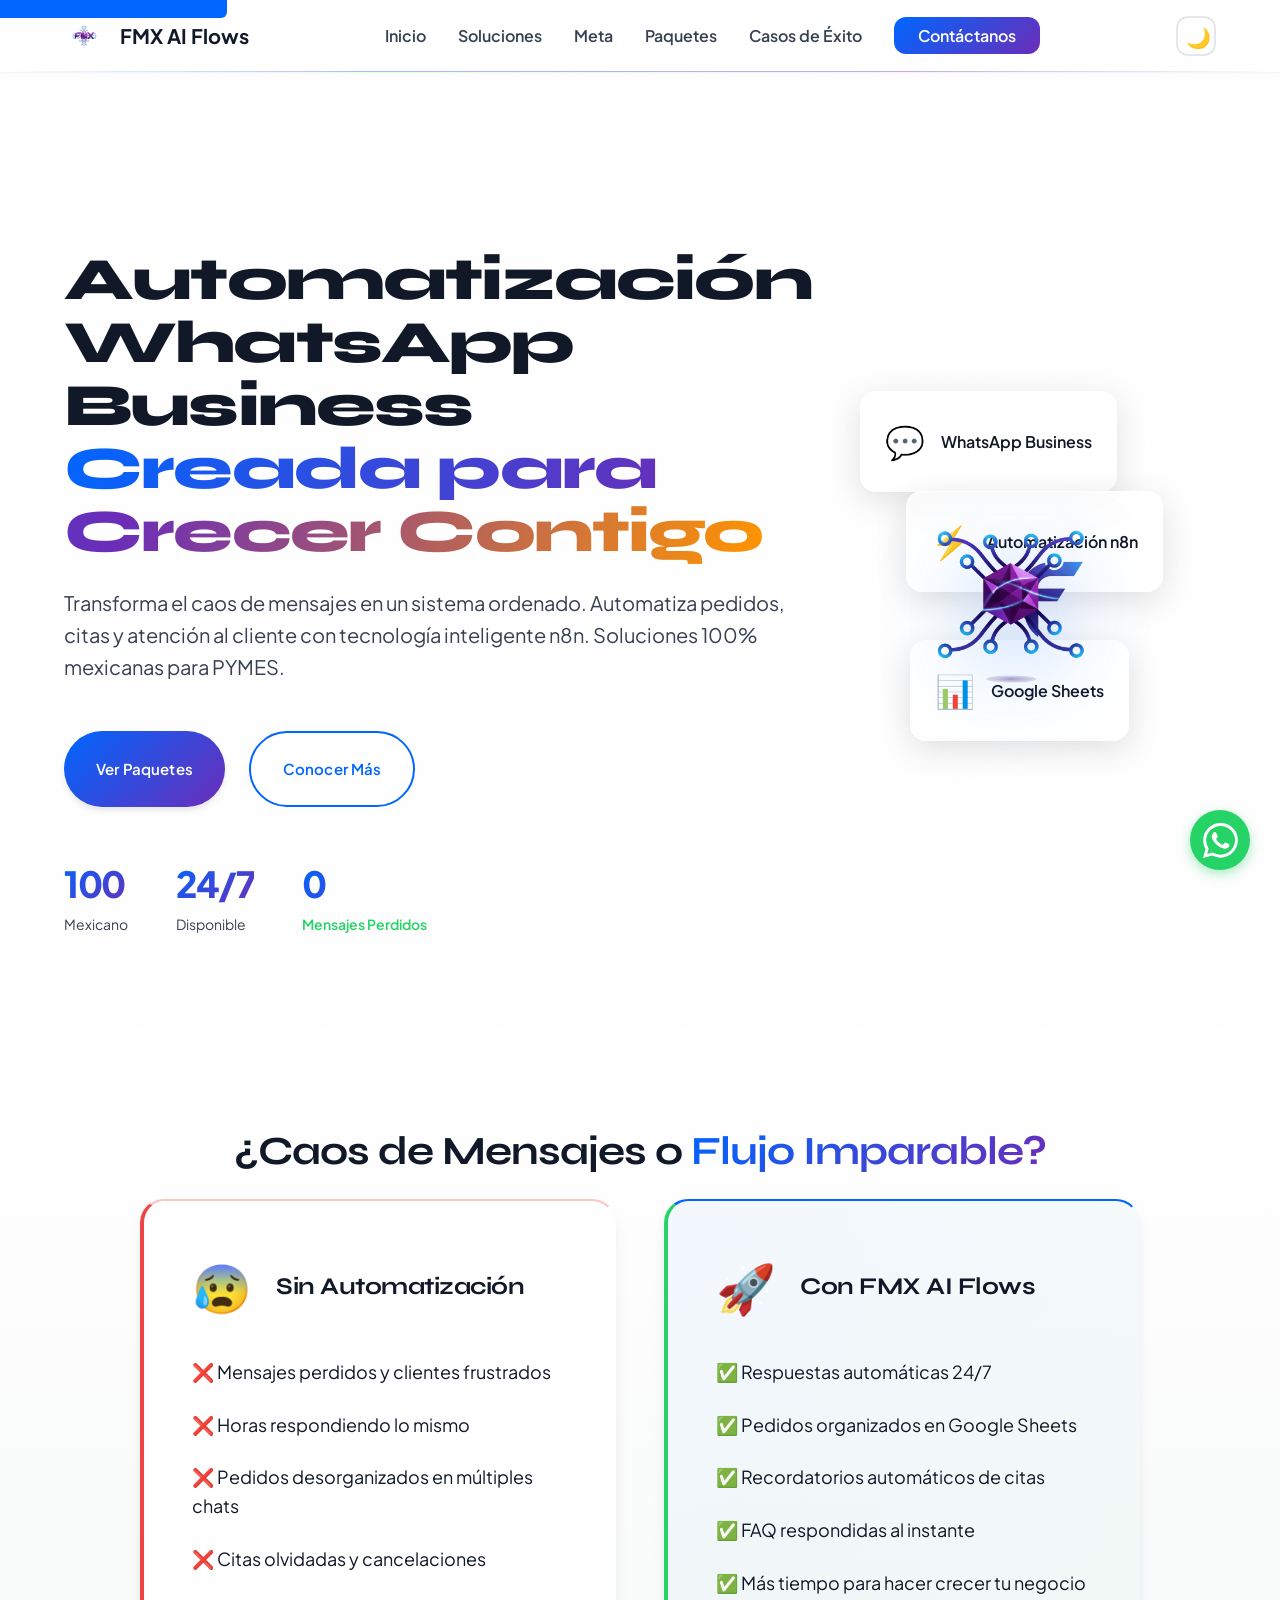
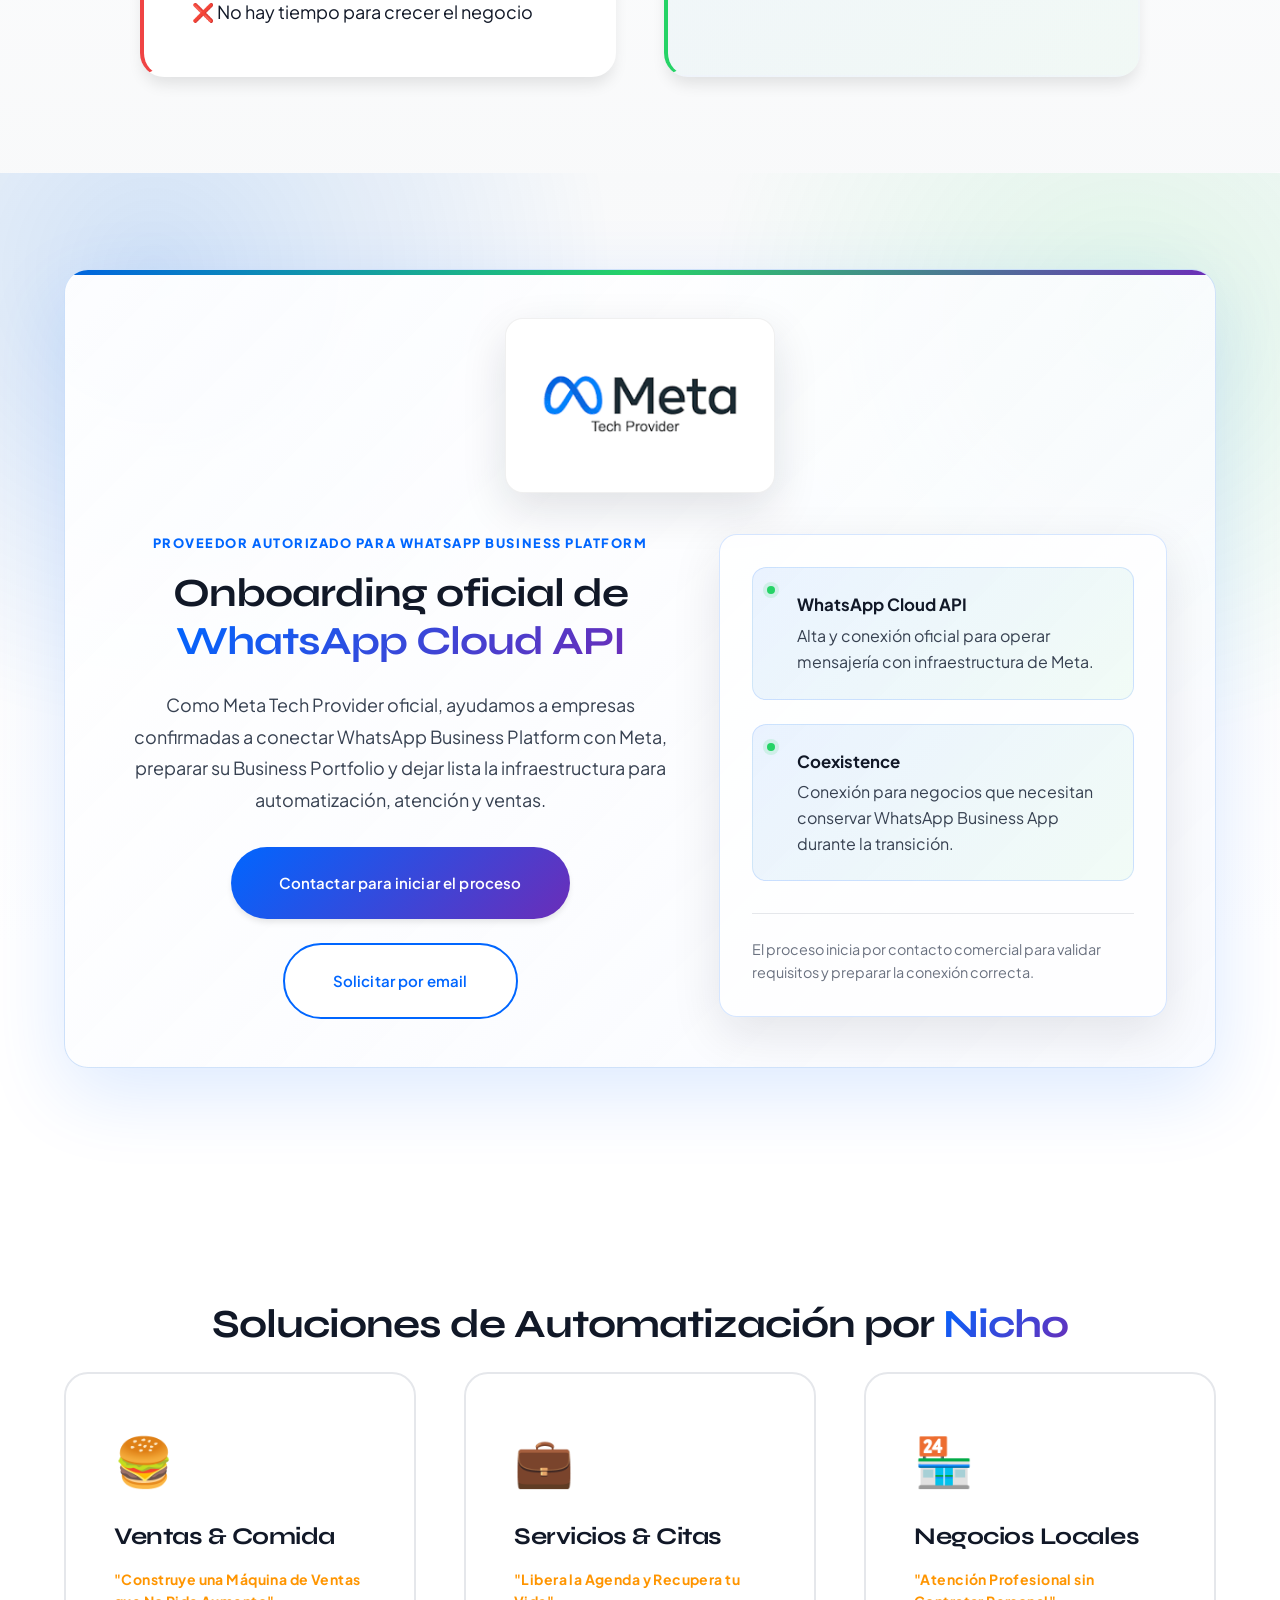
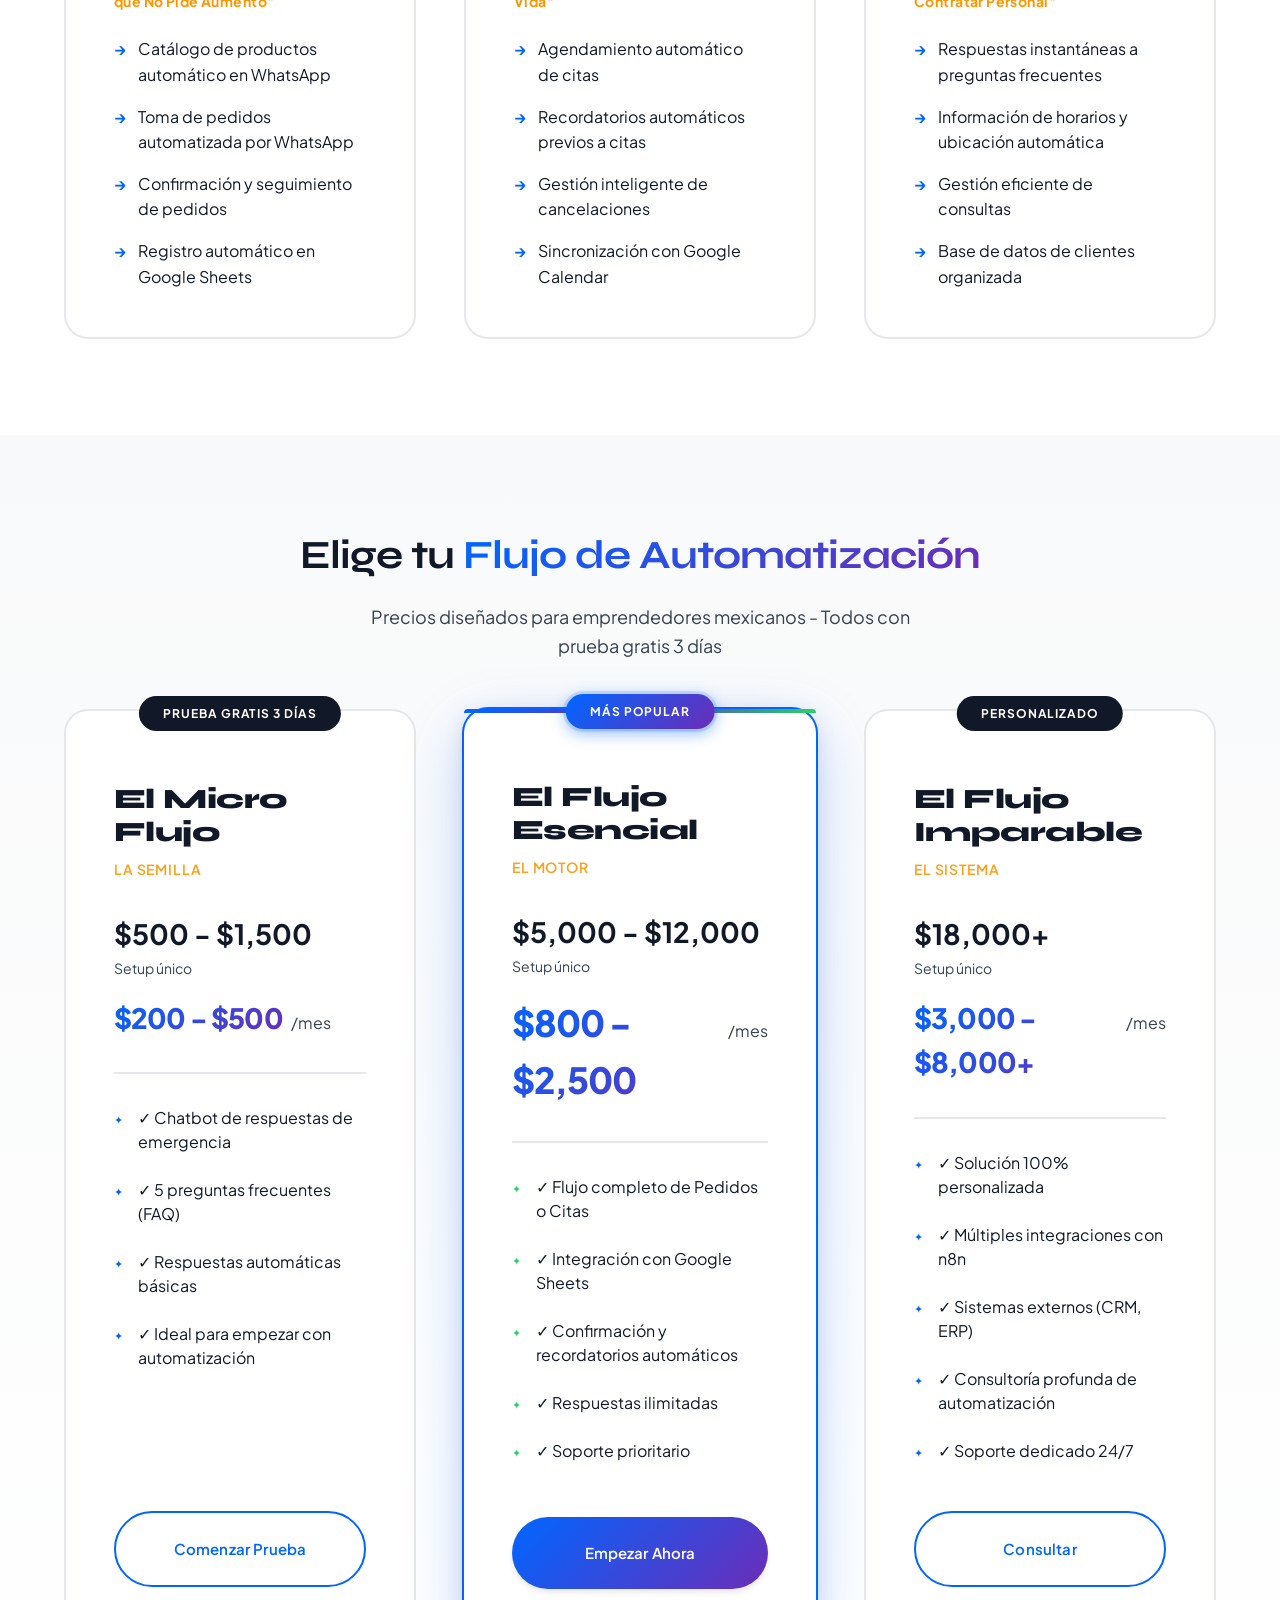
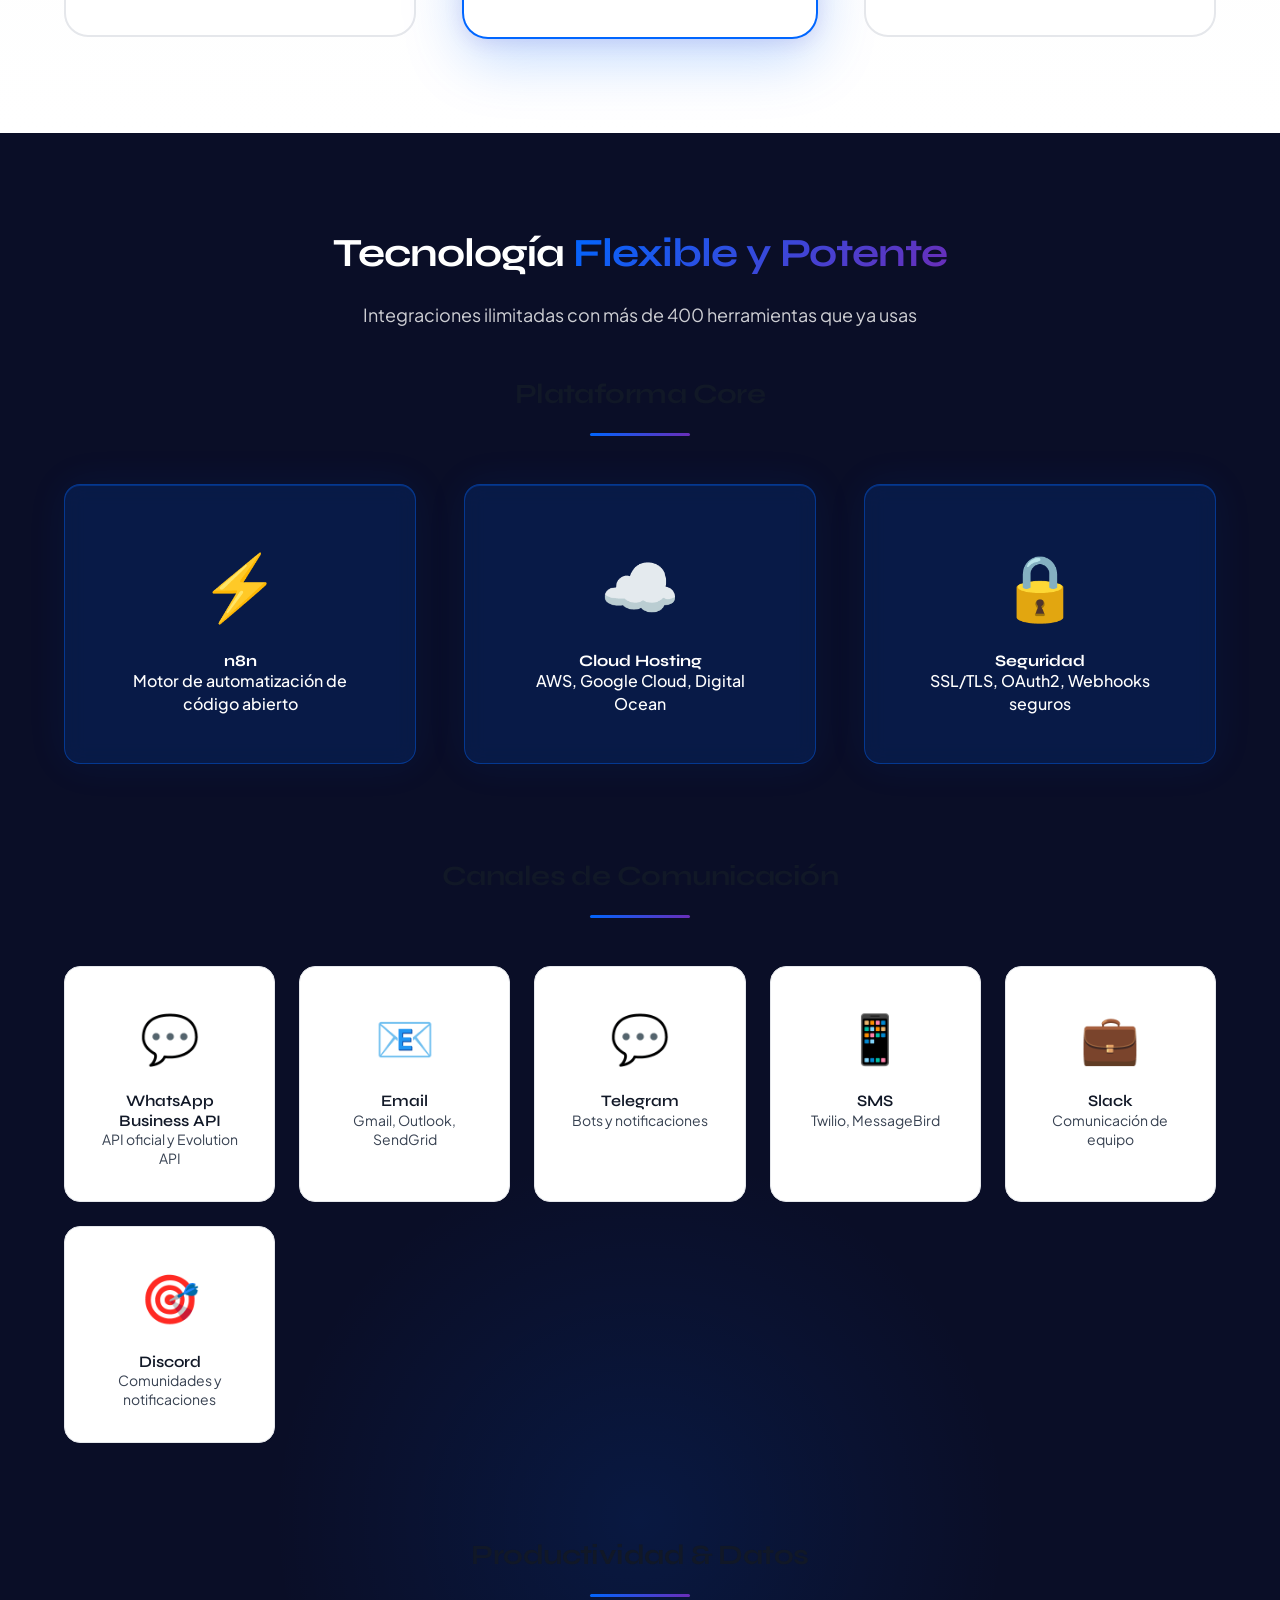
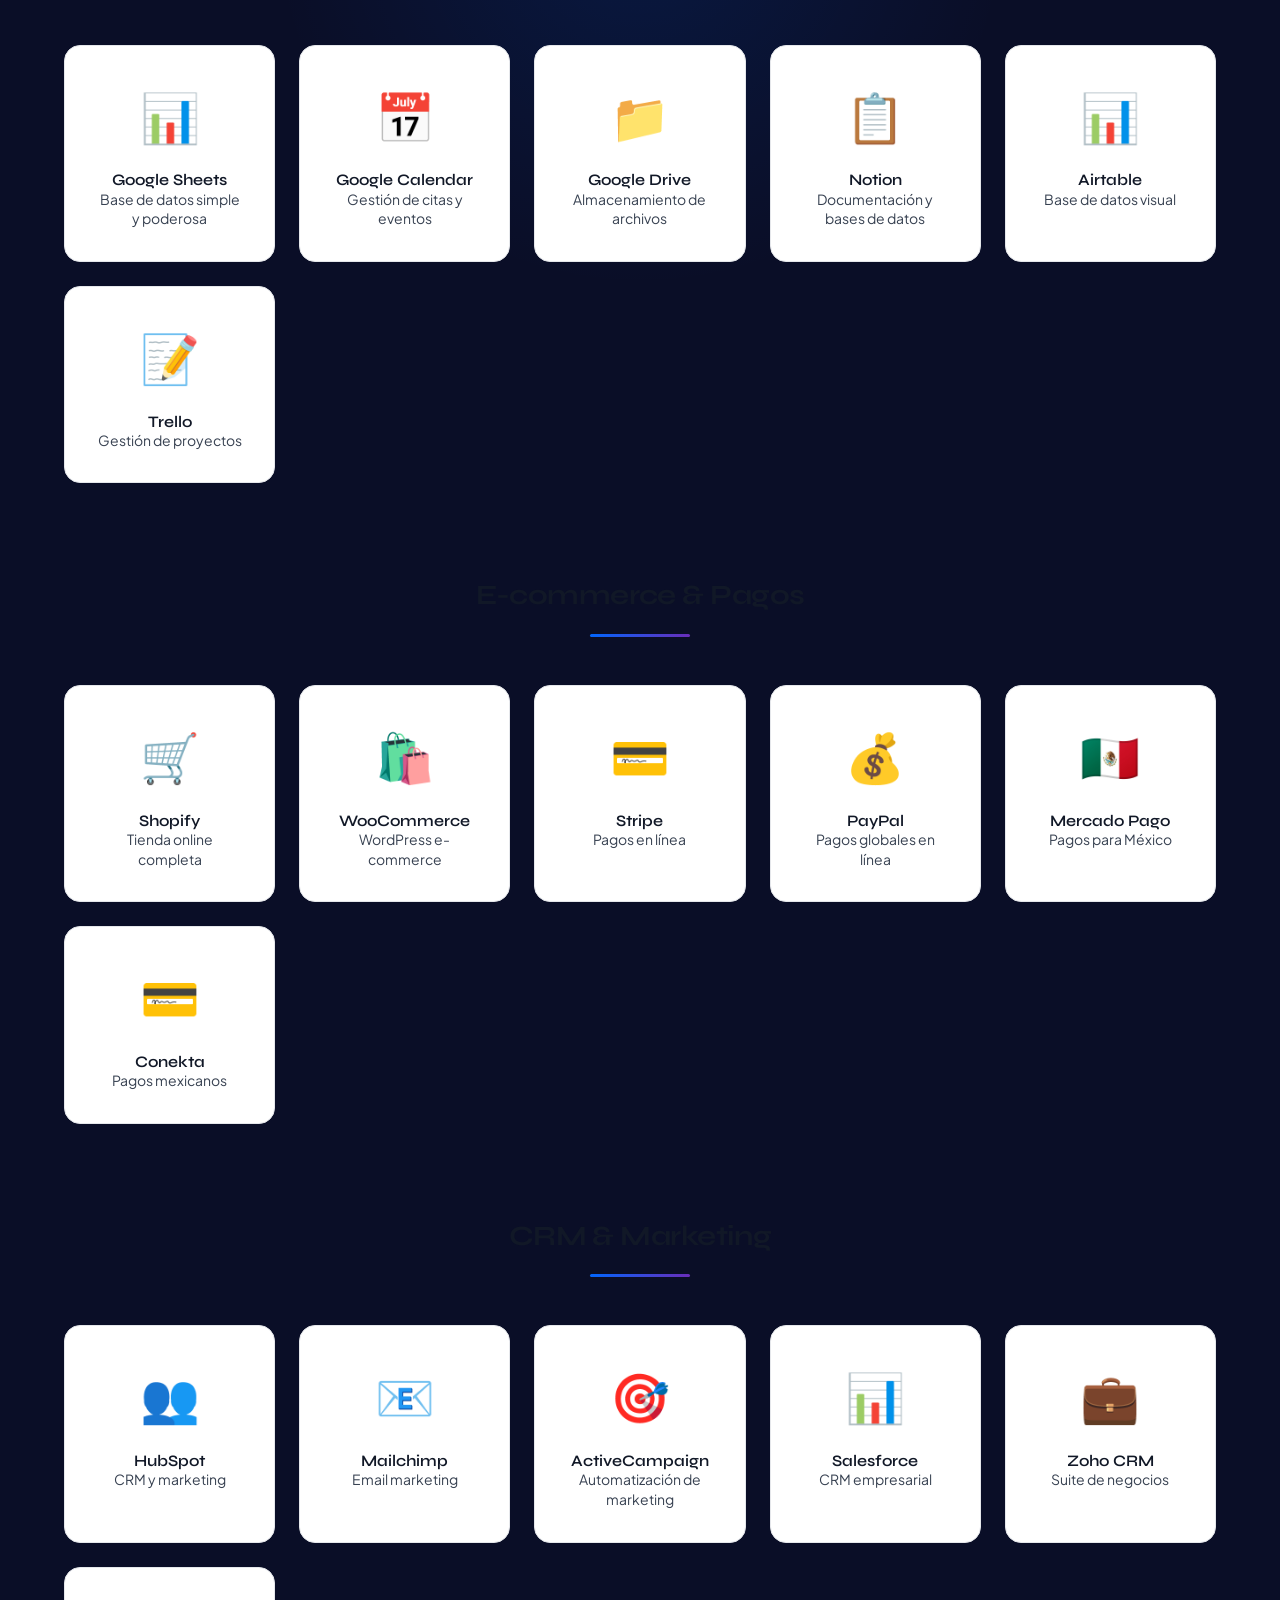
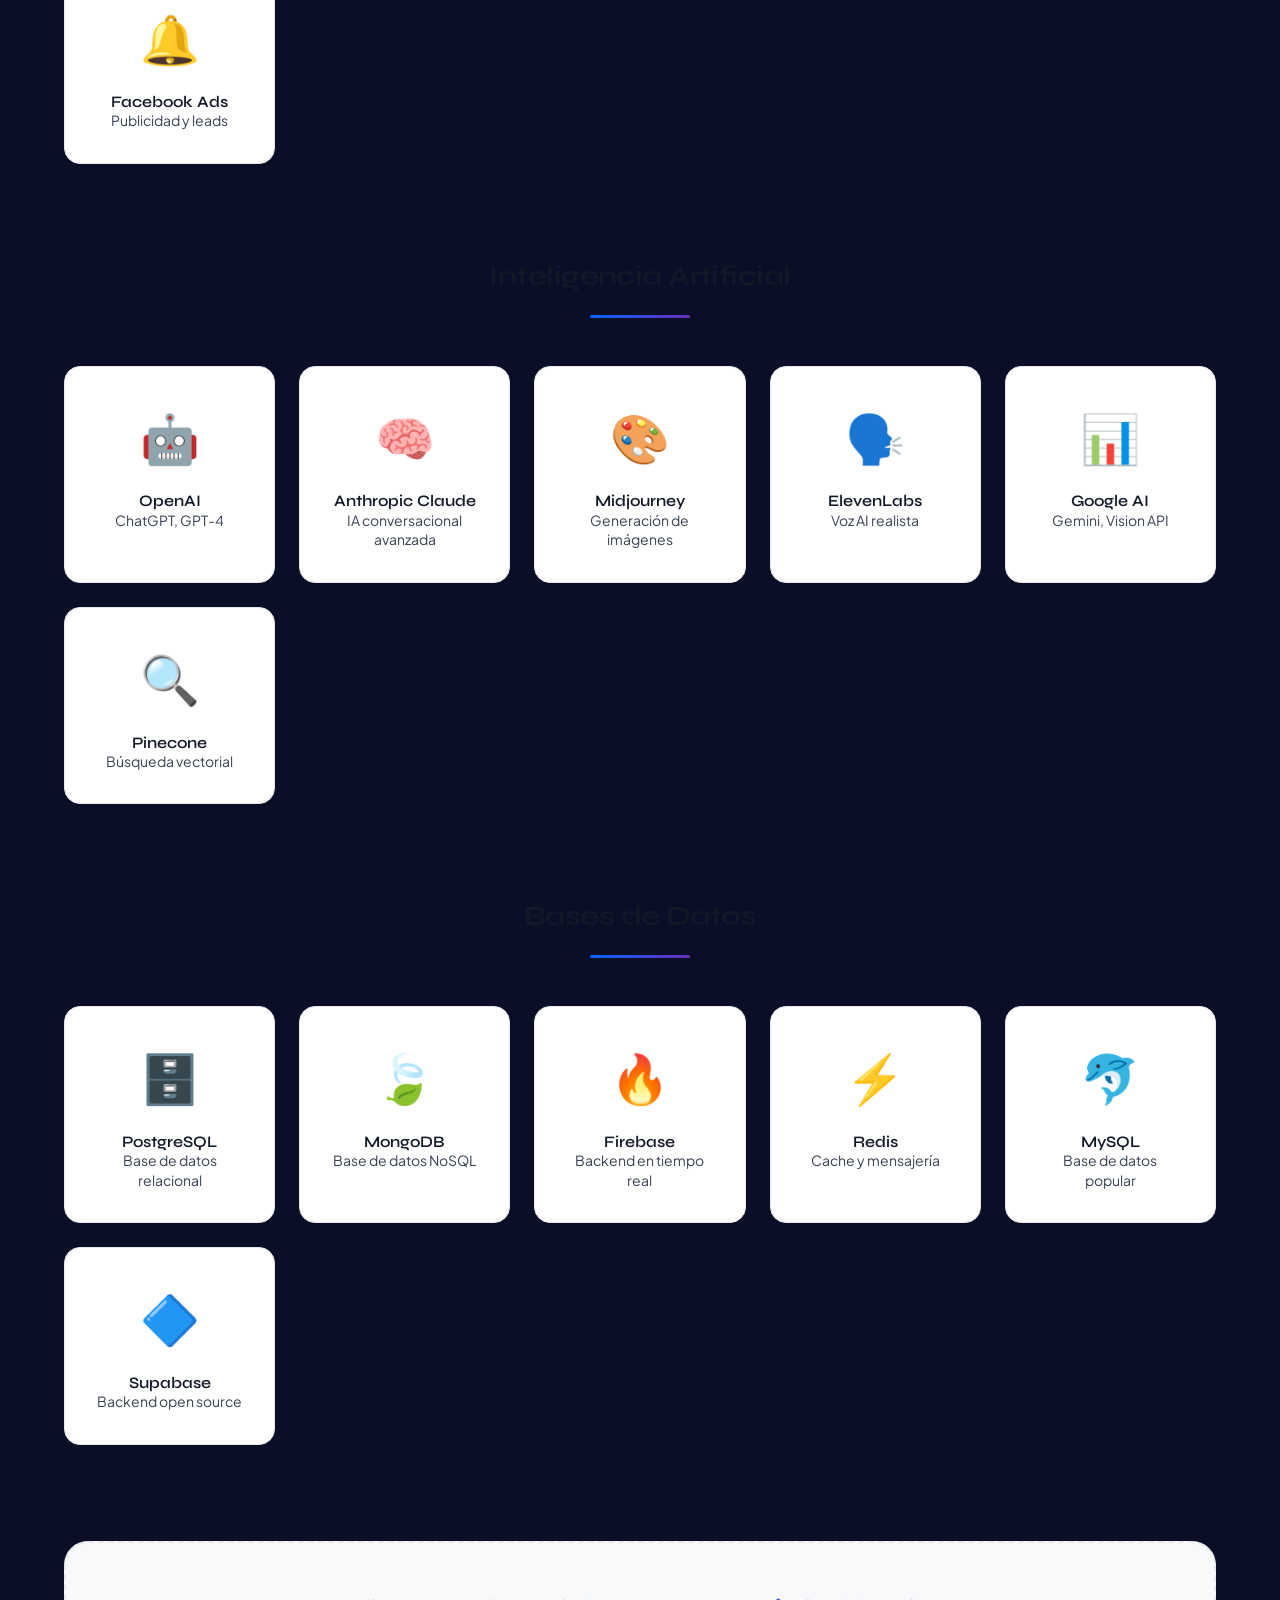
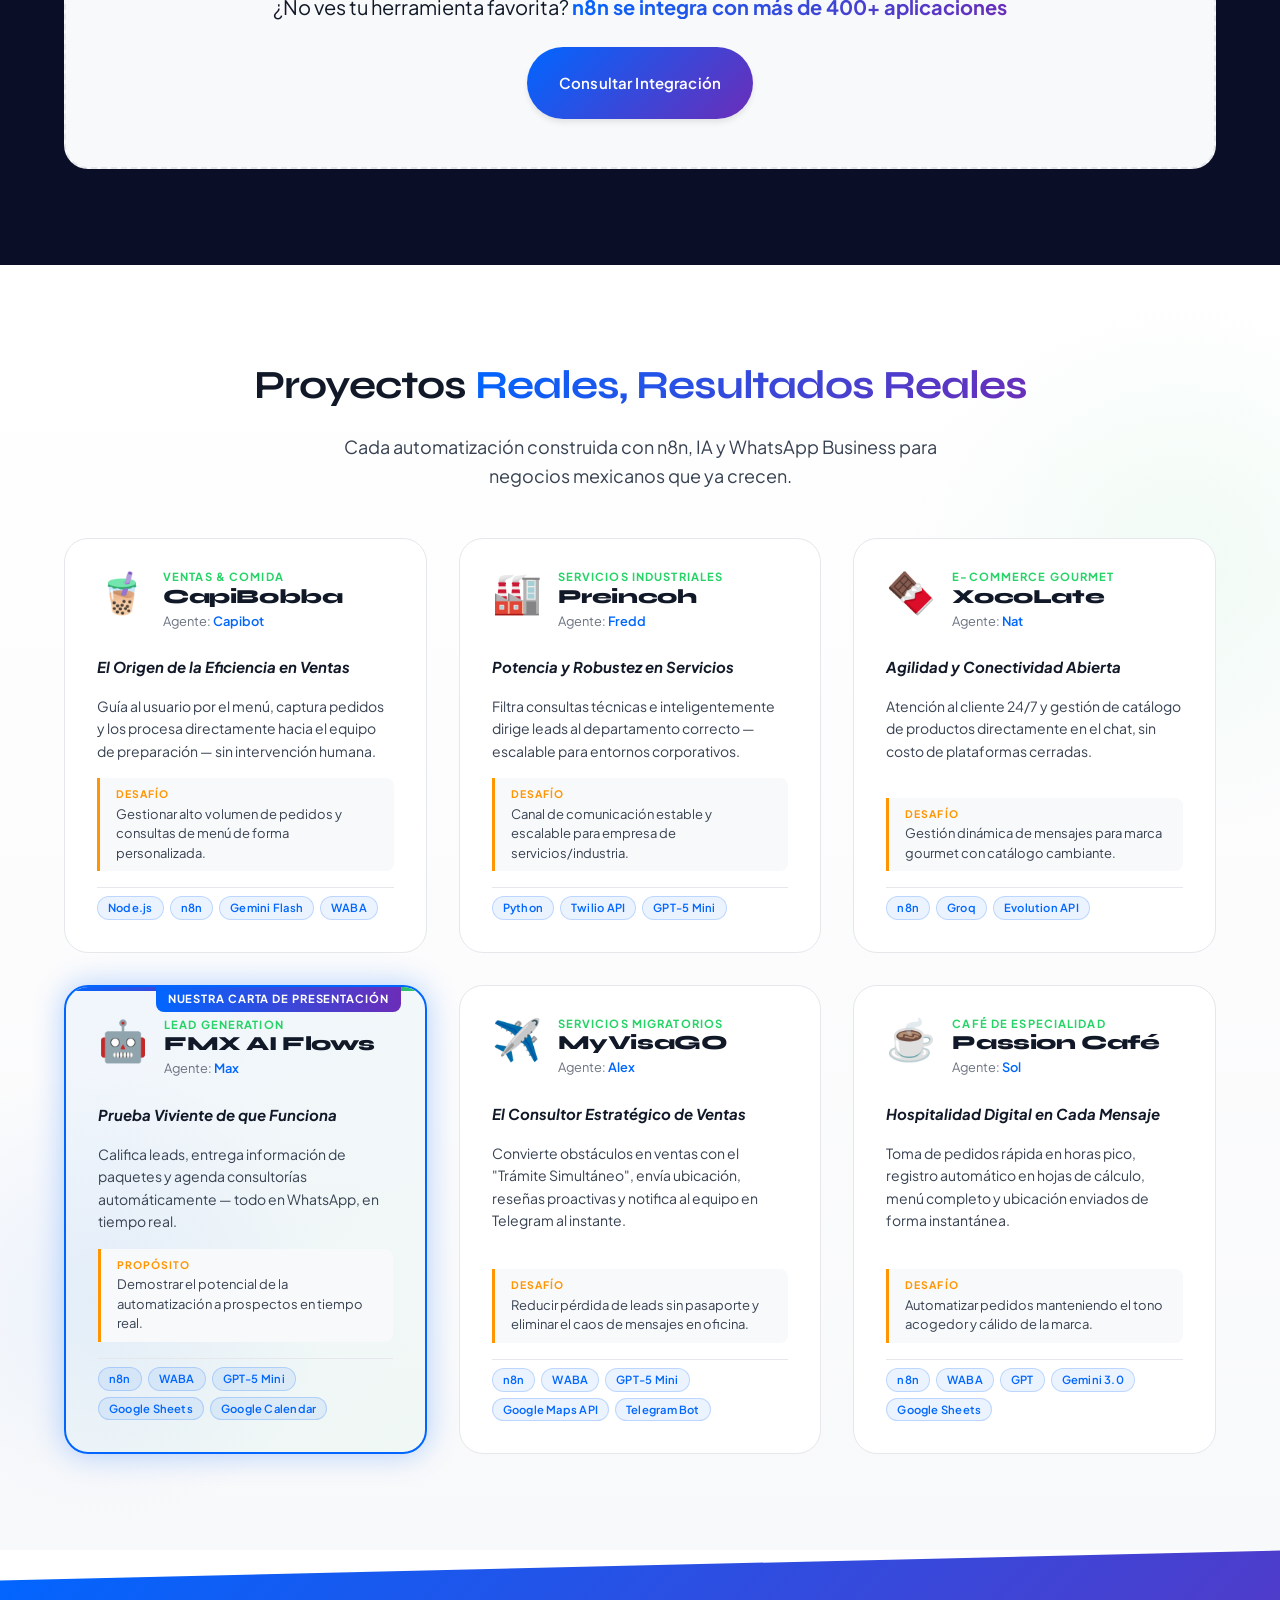
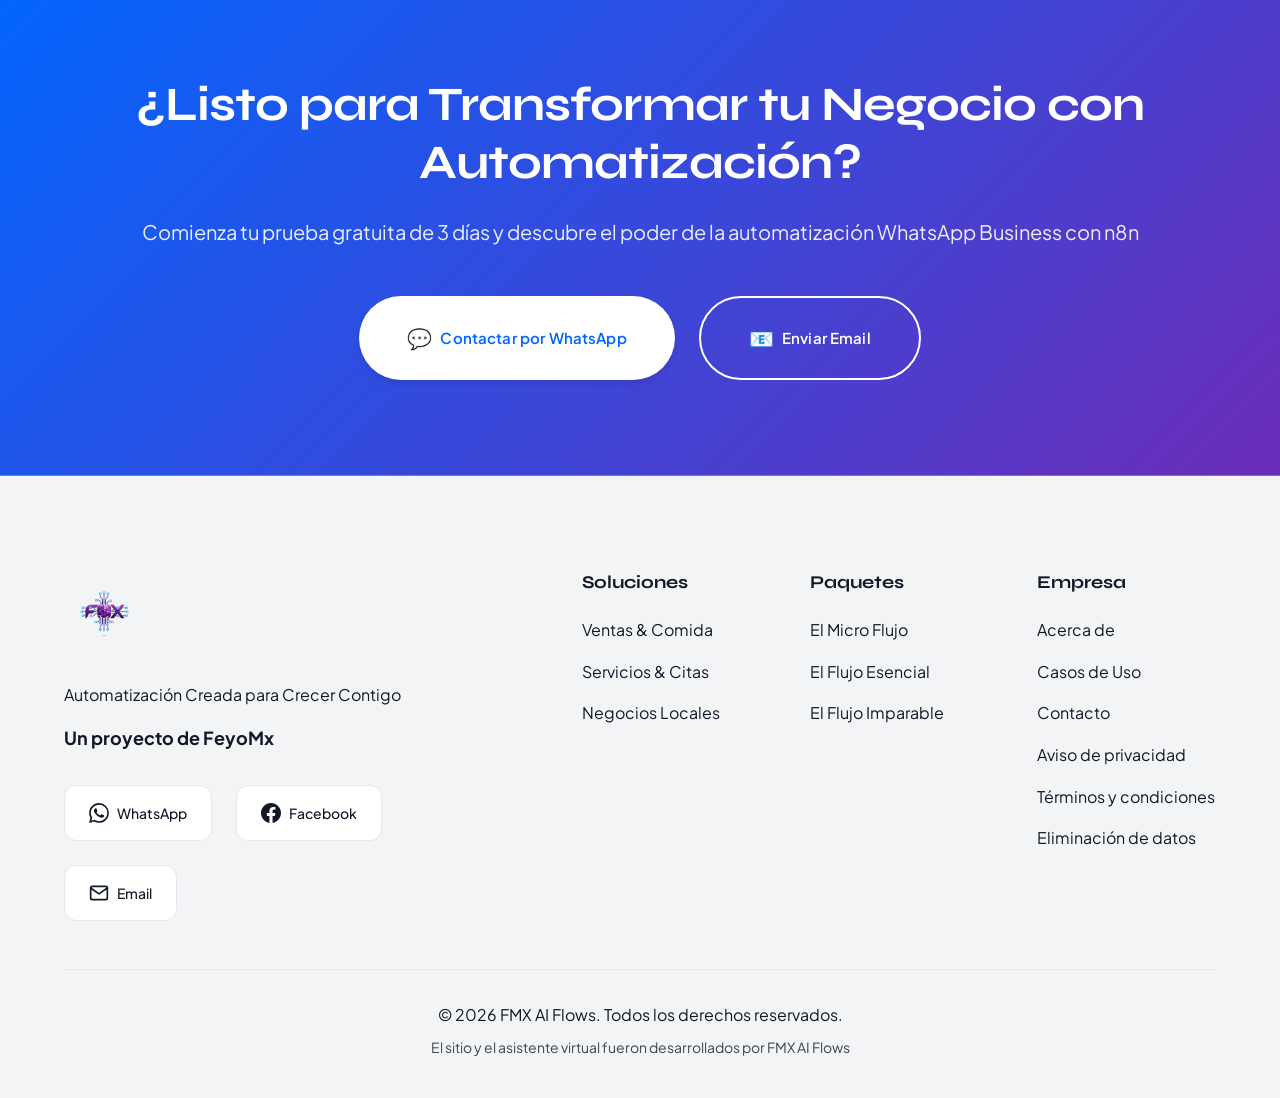
==== commit 983f48af: "fix(site): actualiza prueba gratis de 15 a 3 dias" ====
--- a/index.html
+++ b/index.html
@@ -9,7 +9,7 @@
     <!-- Primary Meta Tags -->
     <title>FMX AI Flows - Automatización WhatsApp Business con n8n para Negocios en México</title>
     <meta name="title" content="FMX AI Flows - Automatización WhatsApp Business con n8n para Negocios en México">
-    <meta name="description" content="Automatiza tu negocio con WhatsApp Business y n8n. Chatbots inteligentes, gestión de pedidos, citas y atención al cliente 24/7. Soluciones mexicanas desde $200/mes. Prueba gratis 15 días.">
+    <meta name="description" content="Automatiza tu negocio con WhatsApp Business y n8n. Chatbots inteligentes, gestión de pedidos, citas y atención al cliente 24/7. Soluciones mexicanas desde $200/mes. Prueba gratis 3 días.">
     <meta name="keywords" content="automatización whatsapp, chatbot whatsapp méxico, n8n méxico, automatización negocios, whatsapp business api, chatbot para ventas, automatización pedidos, gestión citas automática, chatbot restaurantes, automatización pymes méxico">
     <meta name="author" content="FMX AI Flows">
     <meta name="robots" content="index, follow, max-image-preview:large, max-snippet:-1, max-video-preview:-1">
@@ -41,7 +41,7 @@
     <meta name="twitter:card" content="summary_large_image">
     <meta name="twitter:url" content="https://fmxaiflows.online/">
     <meta name="twitter:title" content="FMX AI Flows - Automatización WhatsApp Business con n8n México">
-    <meta property="twitter:description" content="Automatiza tu negocio con WhatsApp Business y n8n. Chatbots inteligentes, gestión de pedidos, citas y atención 24/7. Desde $200/mes. Prueba gratis 15 días.">
+    <meta property="twitter:description" content="Automatiza tu negocio con WhatsApp Business y n8n. Chatbots inteligentes, gestión de pedidos, citas y atención 24/7. Desde $200/mes. Prueba gratis 3 días.">
     <meta property="twitter:image" content="https://fmxaiflows.online/fmxaiflowslogo.png">
     <meta property="twitter:image:alt" content="FMX AI Flows Logo">
 
@@ -290,7 +290,7 @@
           "name": "¿Cuánto cuesta la automatización de WhatsApp?",
           "acceptedAnswer": {
             "@type": "Answer",
-            "text": "Ofrecemos tres paquetes: El Micro Flujo desde $200/mes, El Flujo Esencial desde $800/mes, y El Flujo Imparable personalizado desde $3,000/mes. Todos incluyen prueba gratuita de 15 días."
+            "text": "Ofrecemos tres paquetes: El Micro Flujo desde $200/mes, El Flujo Esencial desde $800/mes, y El Flujo Imparable personalizado desde $3,000/mes. Todos incluyen prueba gratuita de 3 días."
           }
         },
         {
@@ -522,11 +522,11 @@
     <section id="paquetes" class="pricing">
         <div class="container">
             <h2 class="section-title">Elige tu <span class="gradient-text">Flujo de Automatización</span></h2>
-            <p class="section-subtitle">Precios diseñados para emprendedores mexicanos - Todos con prueba gratis 15 días</p>
+            <p class="section-subtitle">Precios diseñados para emprendedores mexicanos - Todos con prueba gratis 3 días</p>
             <div class="pricing-grid">
                 <!-- Micro Flujo -->
                 <article class="pricing-card" itemscope itemtype="https://schema.org/Offer">
-                    <div class="pricing-badge">Prueba Gratis 15 Días</div>
+                    <div class="pricing-badge">Prueba Gratis 3 Días</div>
                     <h3 class="pricing-title" itemprop="name">El Micro Flujo</h3>
                     <p class="pricing-subtitle">La Semilla</p>
                     <div class="pricing-price">
@@ -1018,7 +1018,7 @@
         <div class="container">
             <div class="cta-content">
                 <h2>¿Listo para Transformar tu Negocio con Automatización?</h2>
-                <p>Comienza tu prueba gratuita de 15 días y descubre el poder de la automatización WhatsApp Business con n8n</p>
+                <p>Comienza tu prueba gratuita de 3 días y descubre el poder de la automatización WhatsApp Business con n8n</p>
                 <div class="cta-buttons">
                     <a href="https://wa.me/5217711258884?text=Hola%2C%20me%20interesa%20conocer%20m%C3%A1s%20sobre%20FMX%20AI%20Flows%20y%20la%20automatizaci%C3%B3n%20de%20WhatsApp%20Business" class="btn btn-primary btn-large" target="_blank" rel="noopener noreferrer" aria-label="Contactar por WhatsApp a FMX AI Flows">
                         <span class="btn-icon" aria-hidden="true">💬</span>
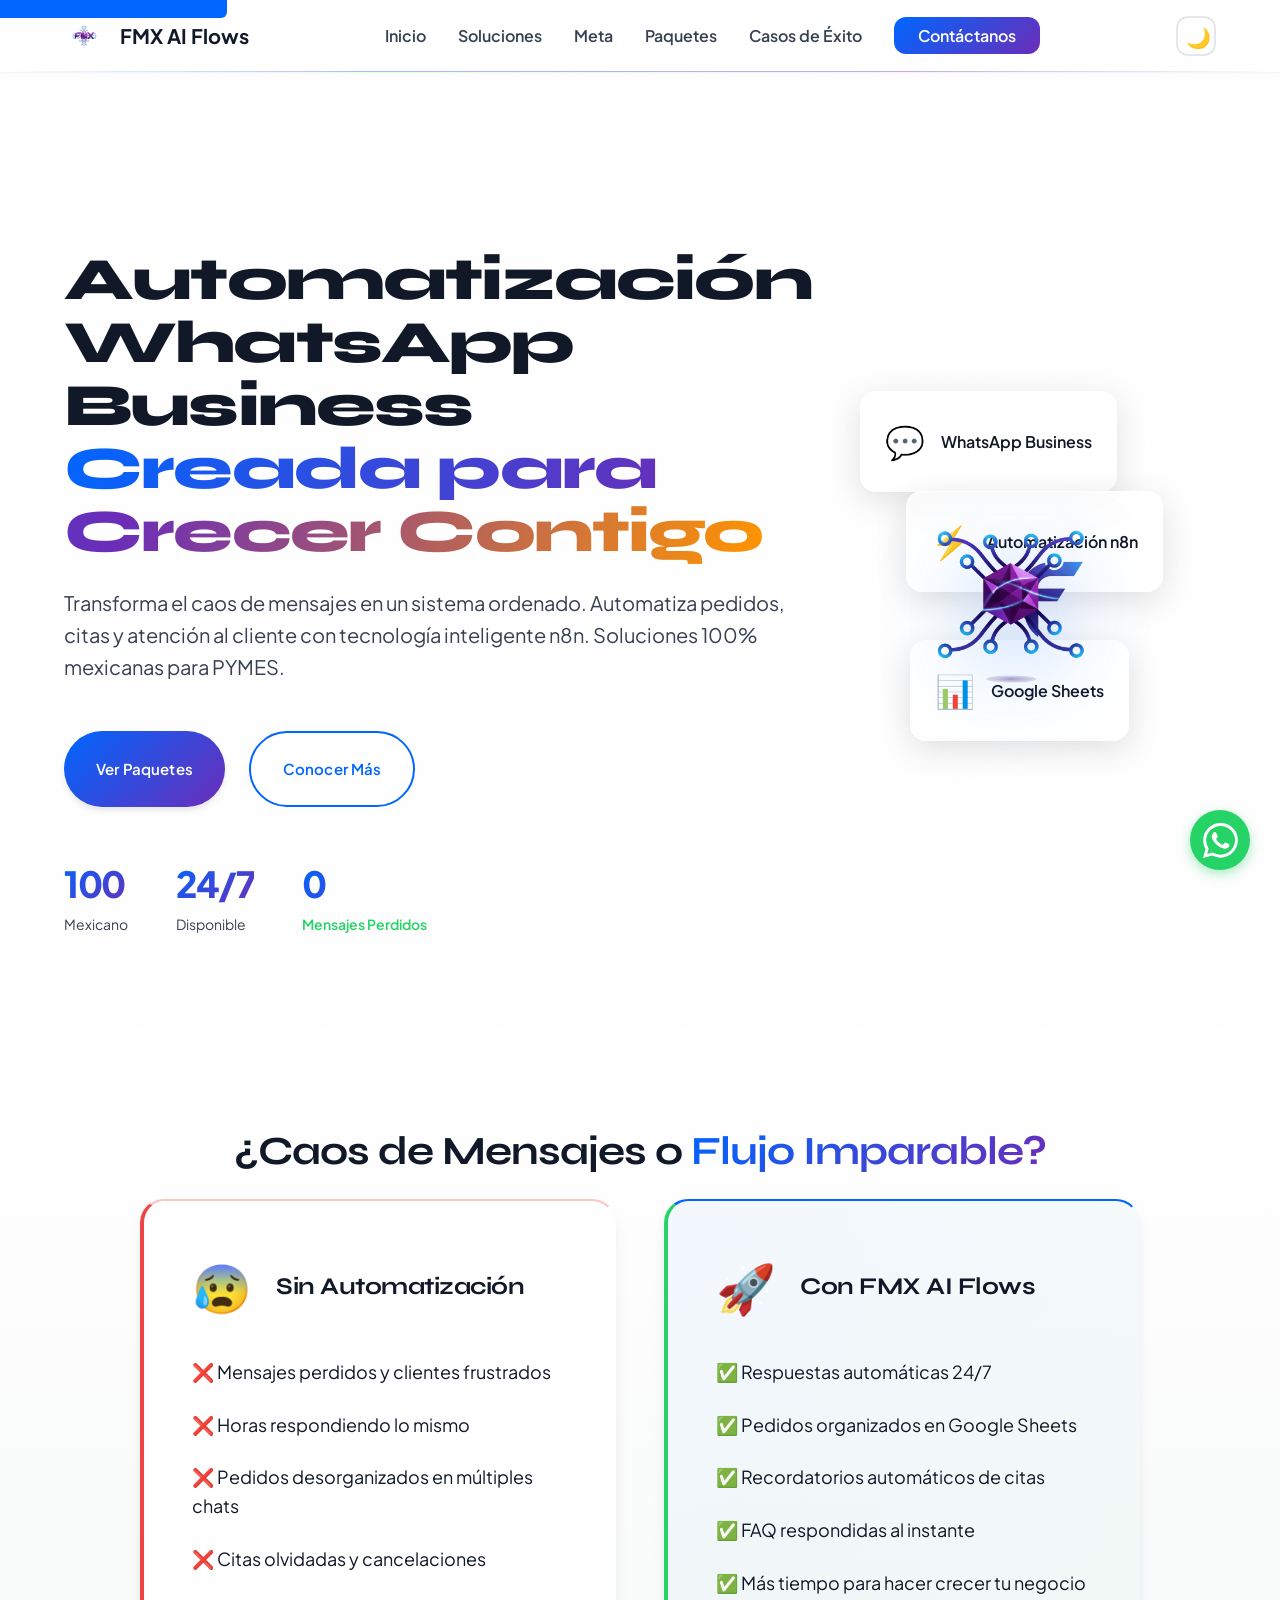
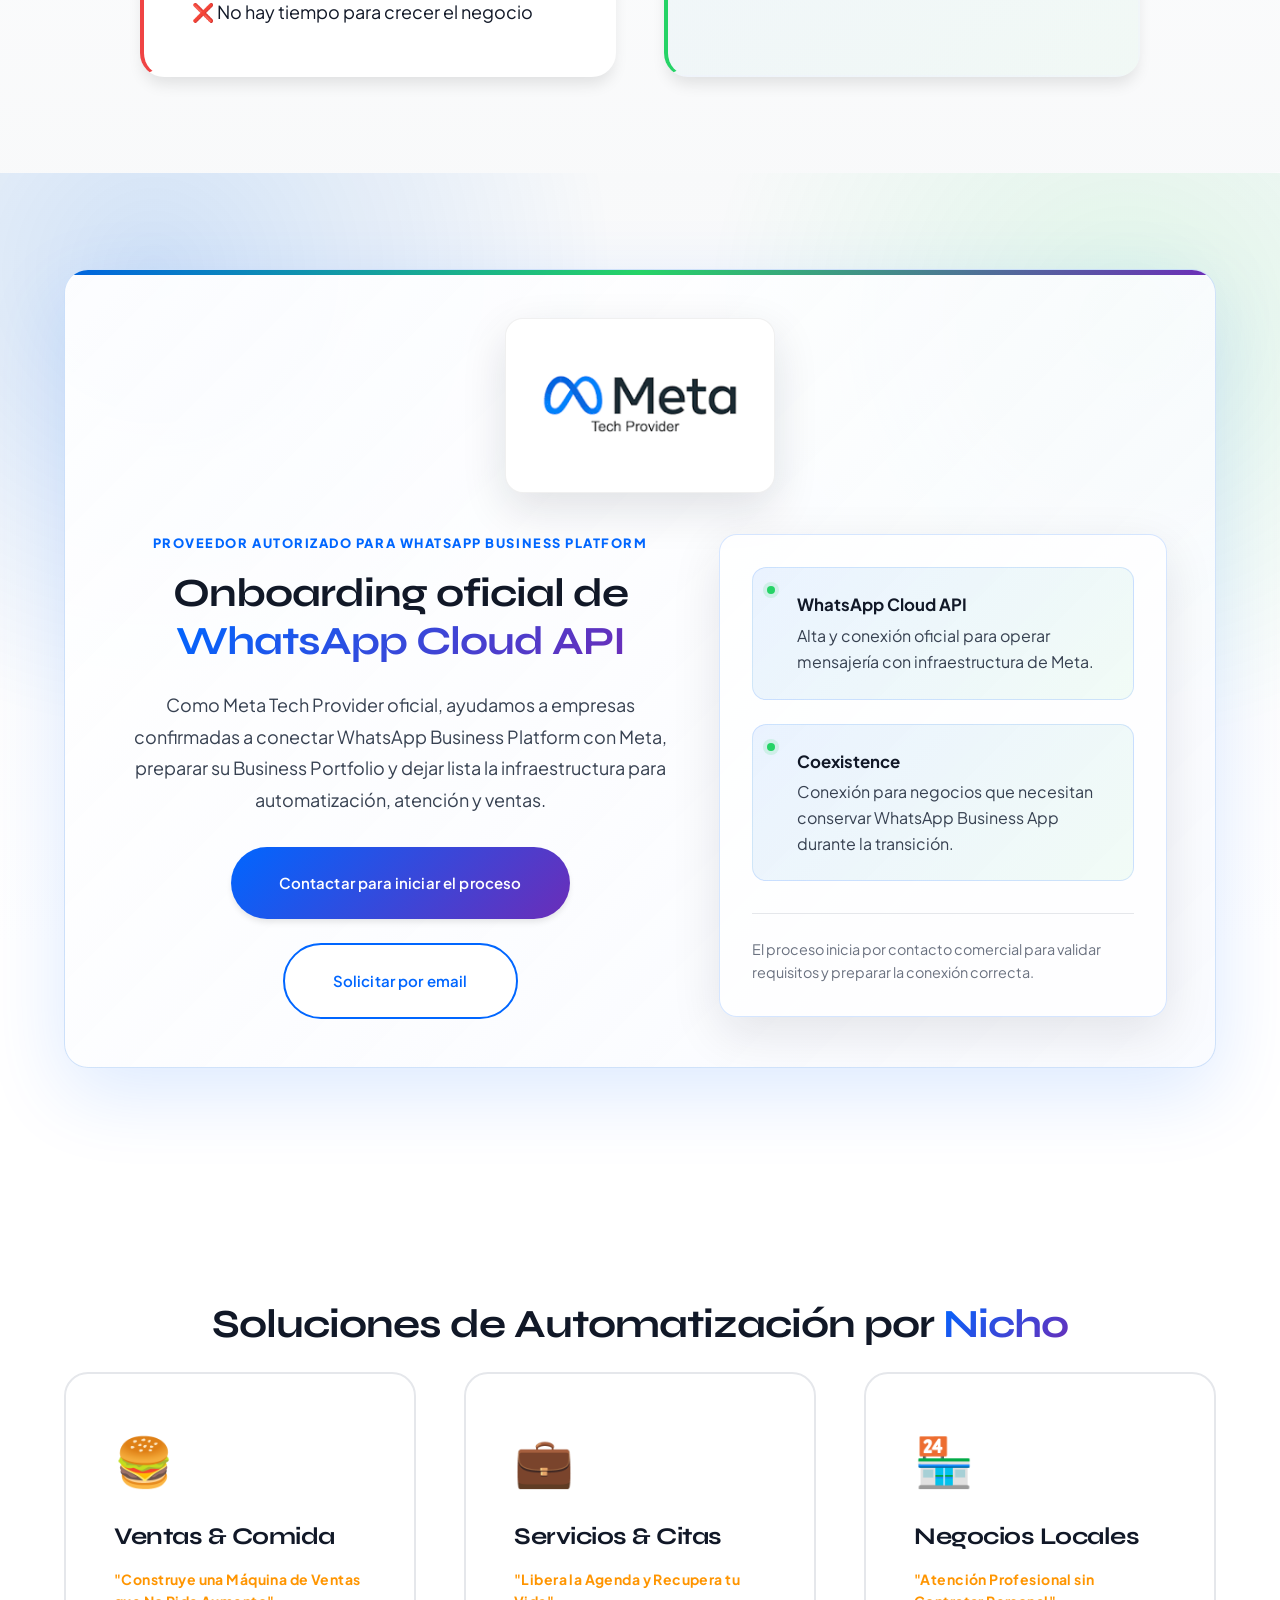
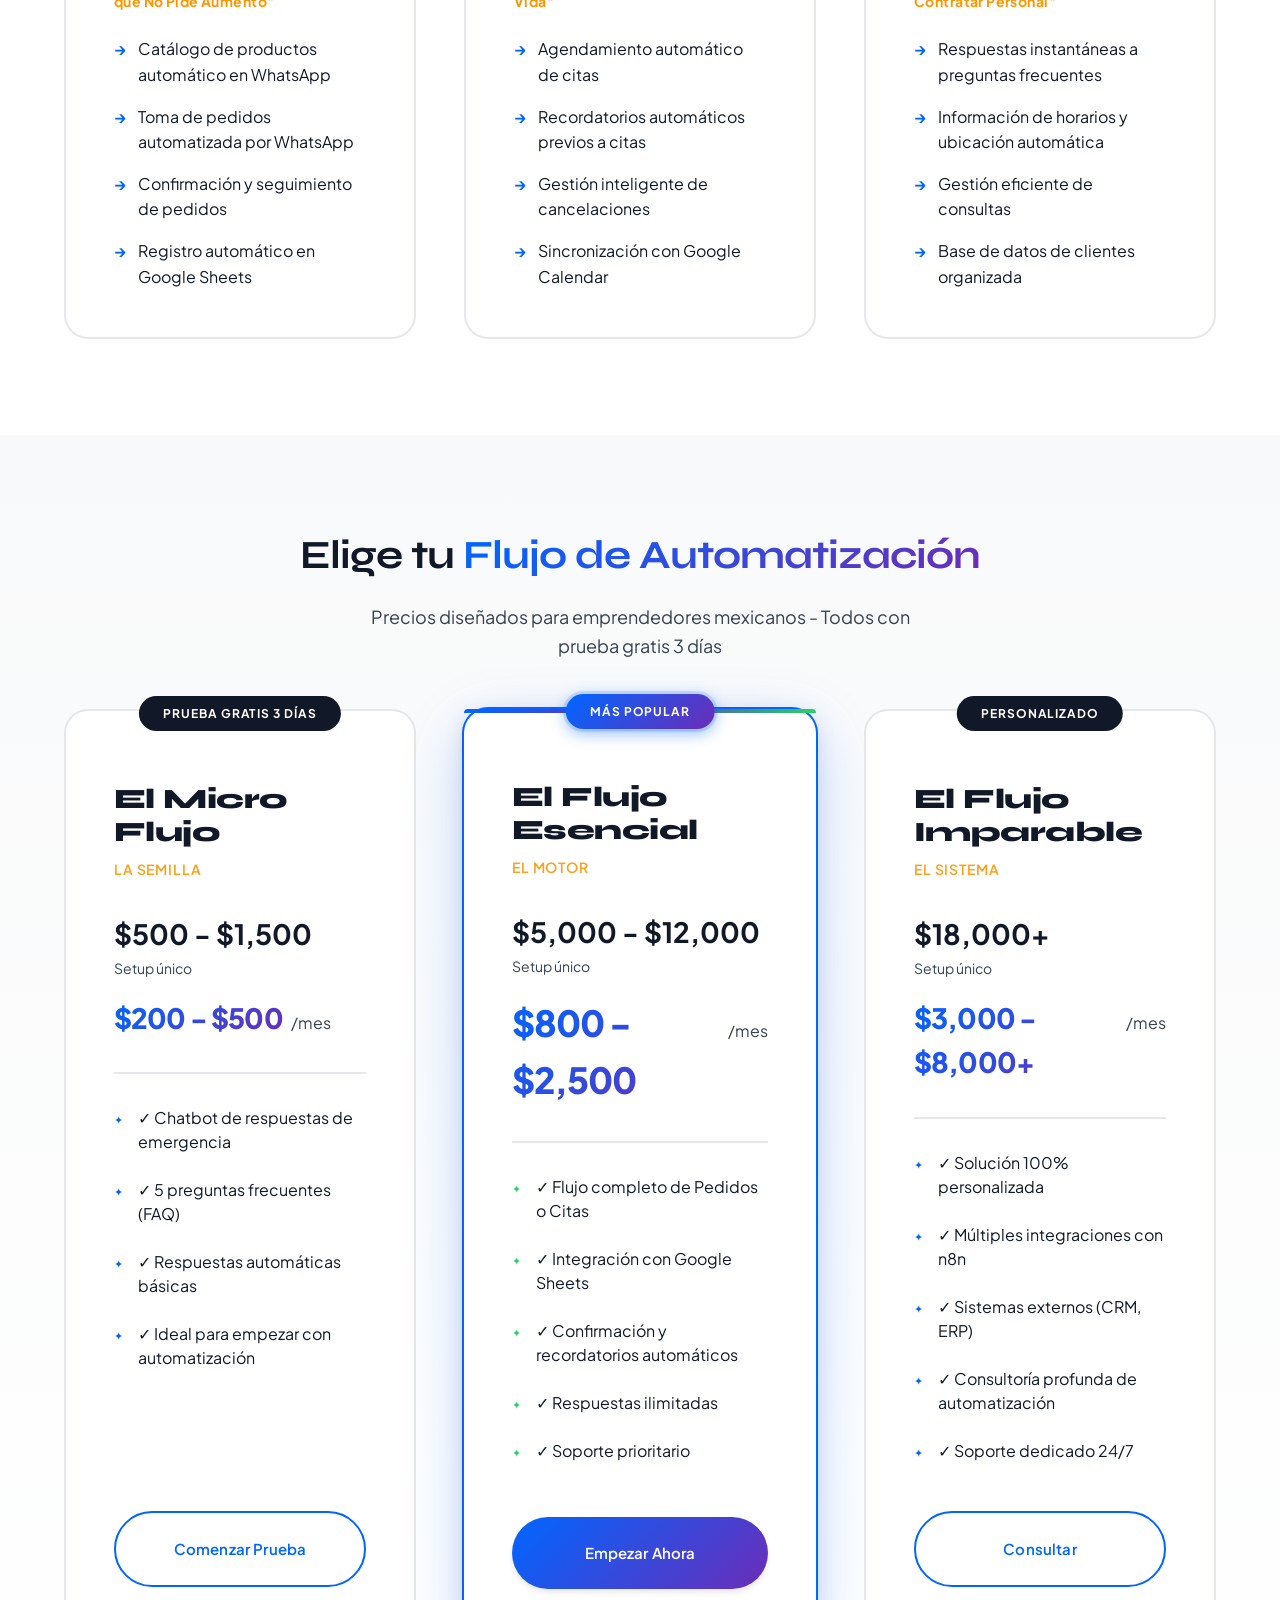
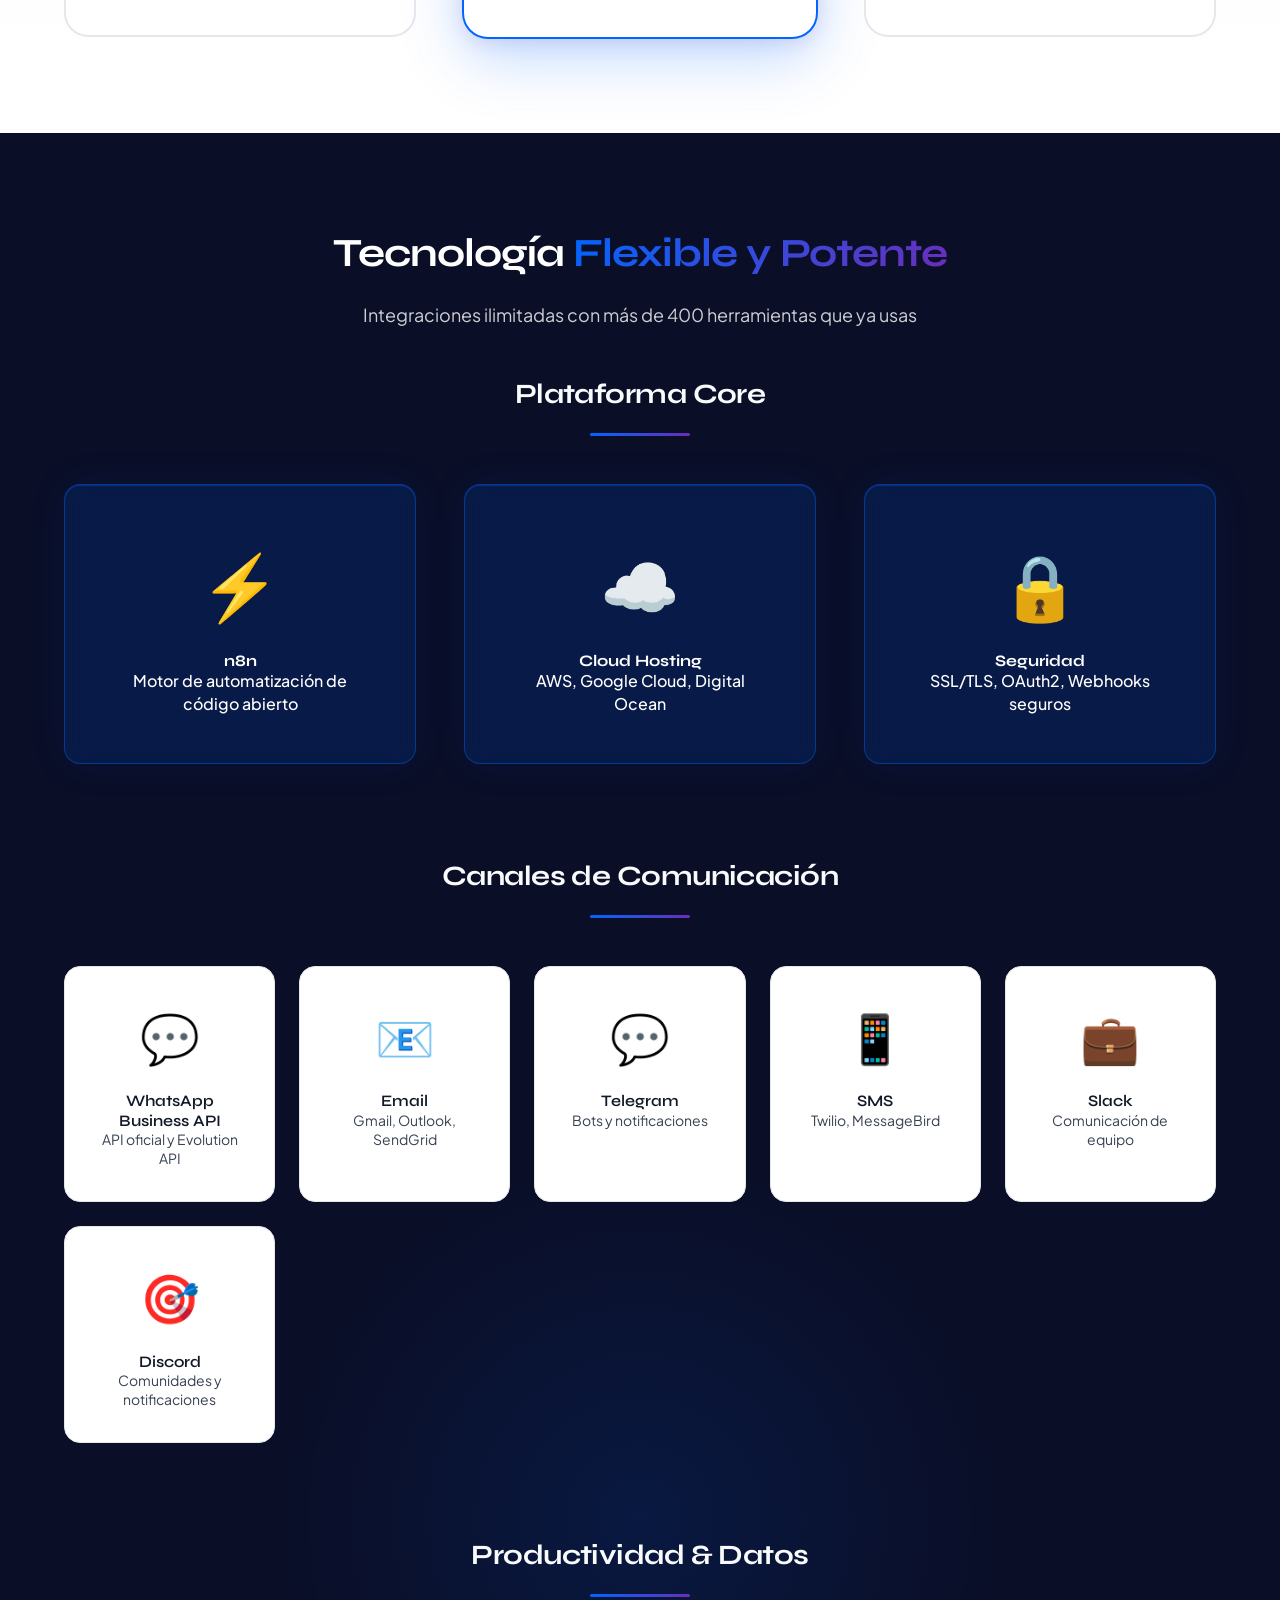
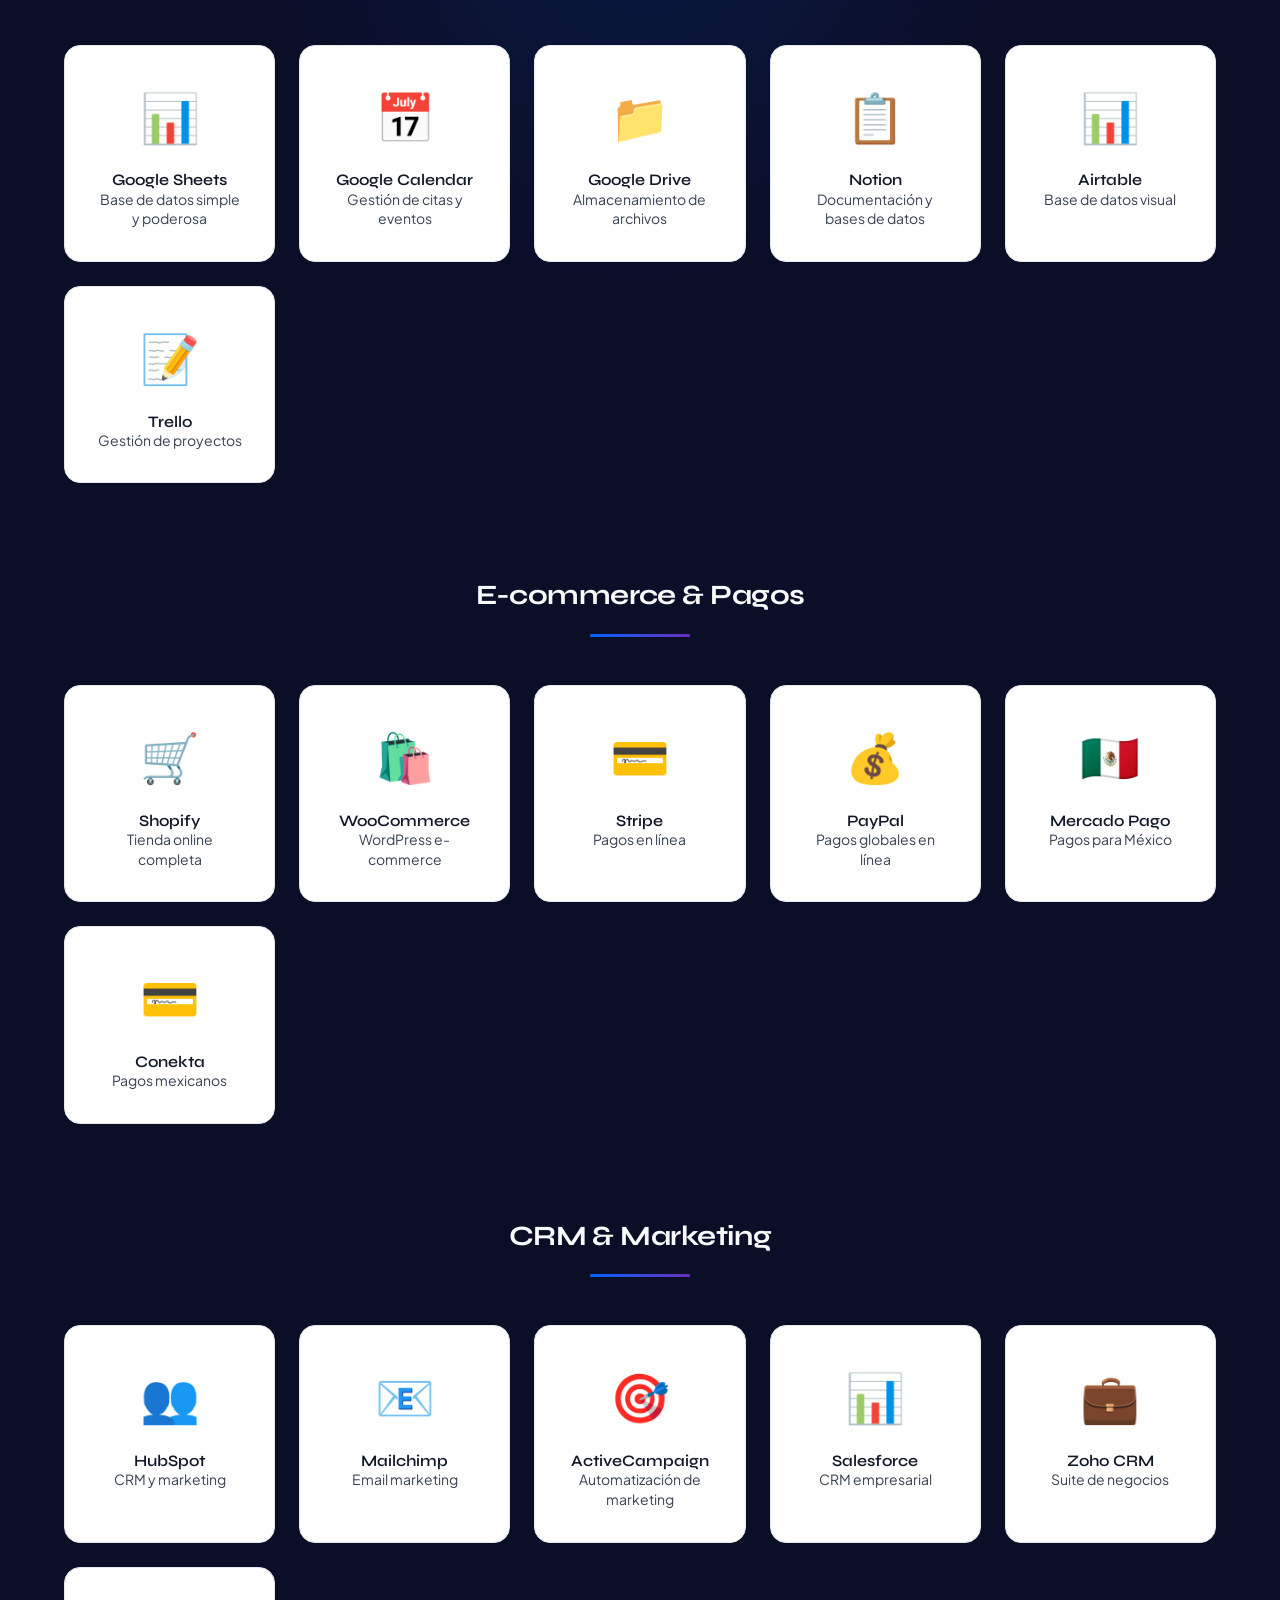
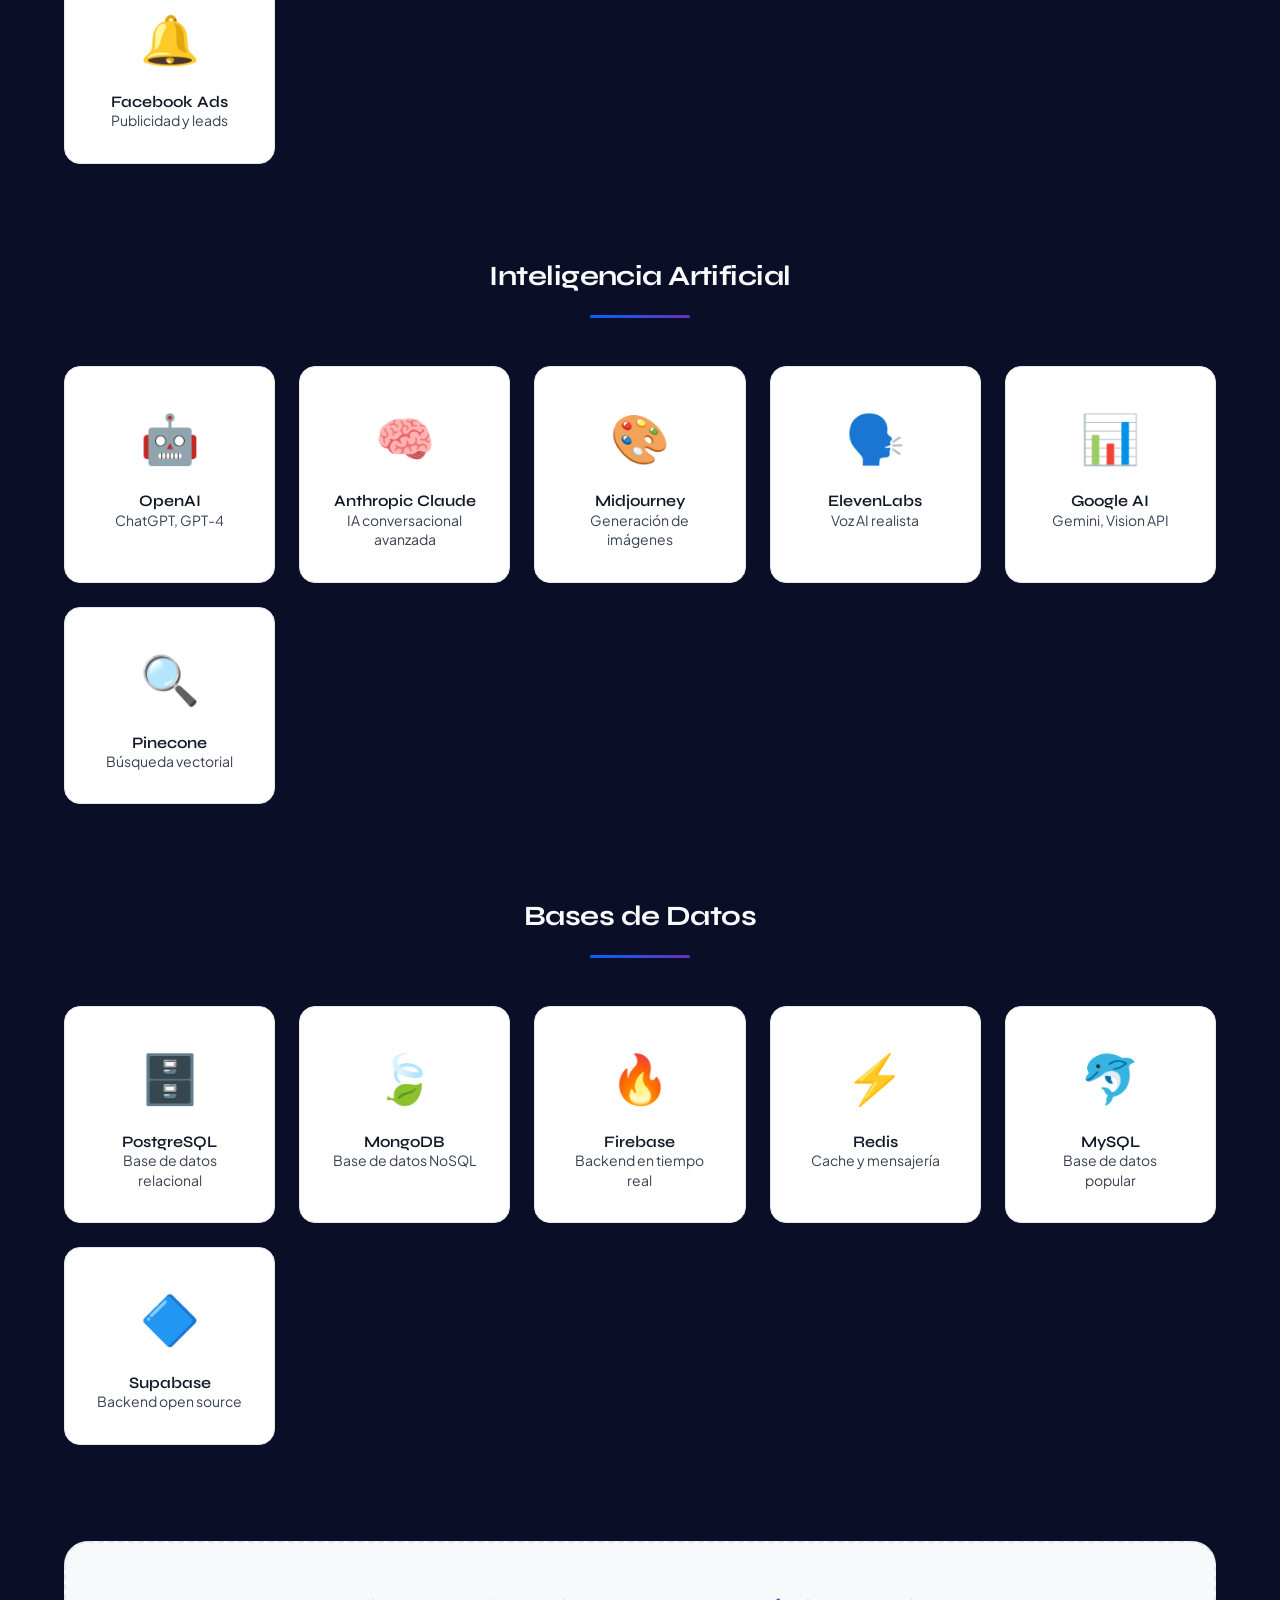
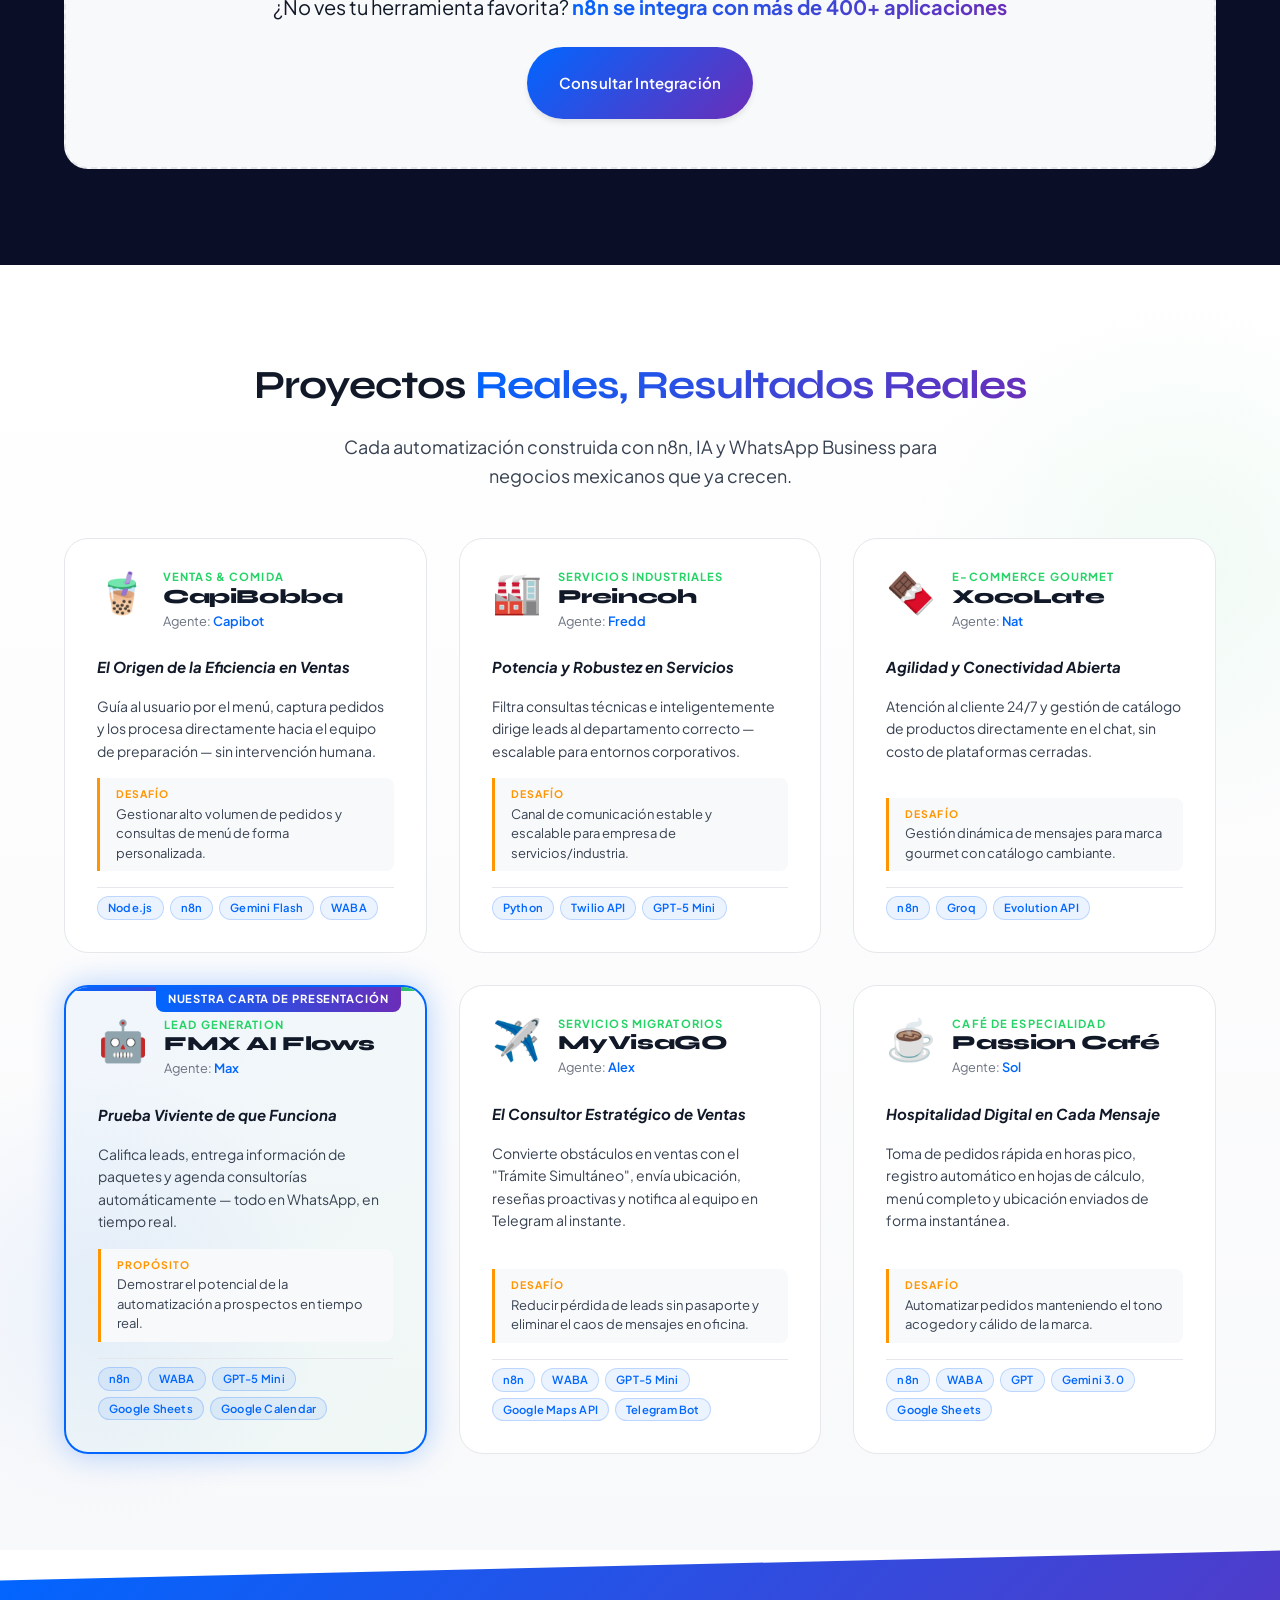
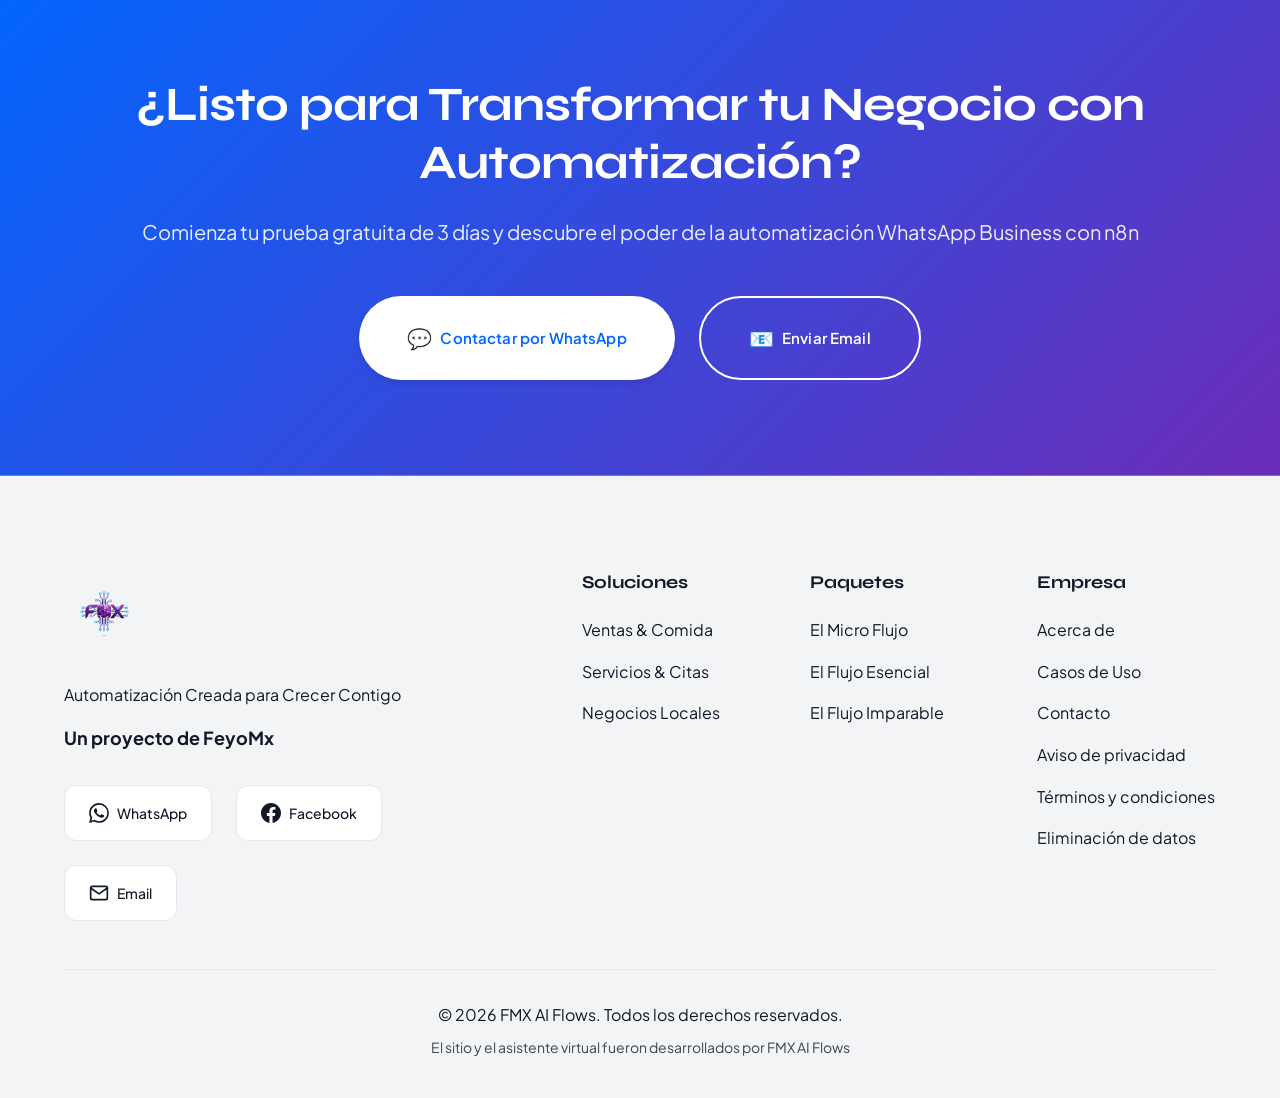
==== commit e072ce02: "feat(site): add Google Ads conversion tracking for WhatsApp clicks Co-Authored-By: Claude Sonnet 5.5" ====
--- a/index.html
+++ b/index.html
@@ -81,6 +81,19 @@
         gtag('config', 'G-PS4S0P5L5M', {
             'send_page_view': true,
             'anonymize_ip': true
+        });
+        // Google Ads (conversion tracking)
+        gtag('config', 'AW-18500259418');
+
+        // Conversion: clic a WhatsApp (GA4 + Google Ads)
+        document.addEventListener('click', function (e) {
+            var link = e.target.closest && e.target.closest('a[href*="wa.me/"]');
+            if (!link) return;
+            gtag('event', 'whatsapp_click', {
+                'link_url': link.href,
+                'event_category': 'engagement'
+            });
+            gtag('event', 'conversion', {'send_to': 'AW-18500259418/OWgdCI-o0ZQdENqczvVE'});
         });
     </script>
 
--- a/styles.css
+++ b/styles.css
@@ -996,7 +996,7 @@
 
 .tech-category-title {
     font-size: 1.75rem;
-    color: var(--text-primary);
+    color: #F9FAFB;
     text-align: center;
     margin-bottom: var(--spacing-xl);
     position: relative;
--- a/styles.css
+++ b/styles.css
@@ -996,7 +996,7 @@
 
 .tech-category-title {
     font-size: 1.75rem;
-    color: var(--text-primary);
+    color: #F9FAFB;
     text-align: center;
     margin-bottom: var(--spacing-xl);
     position: relative;
